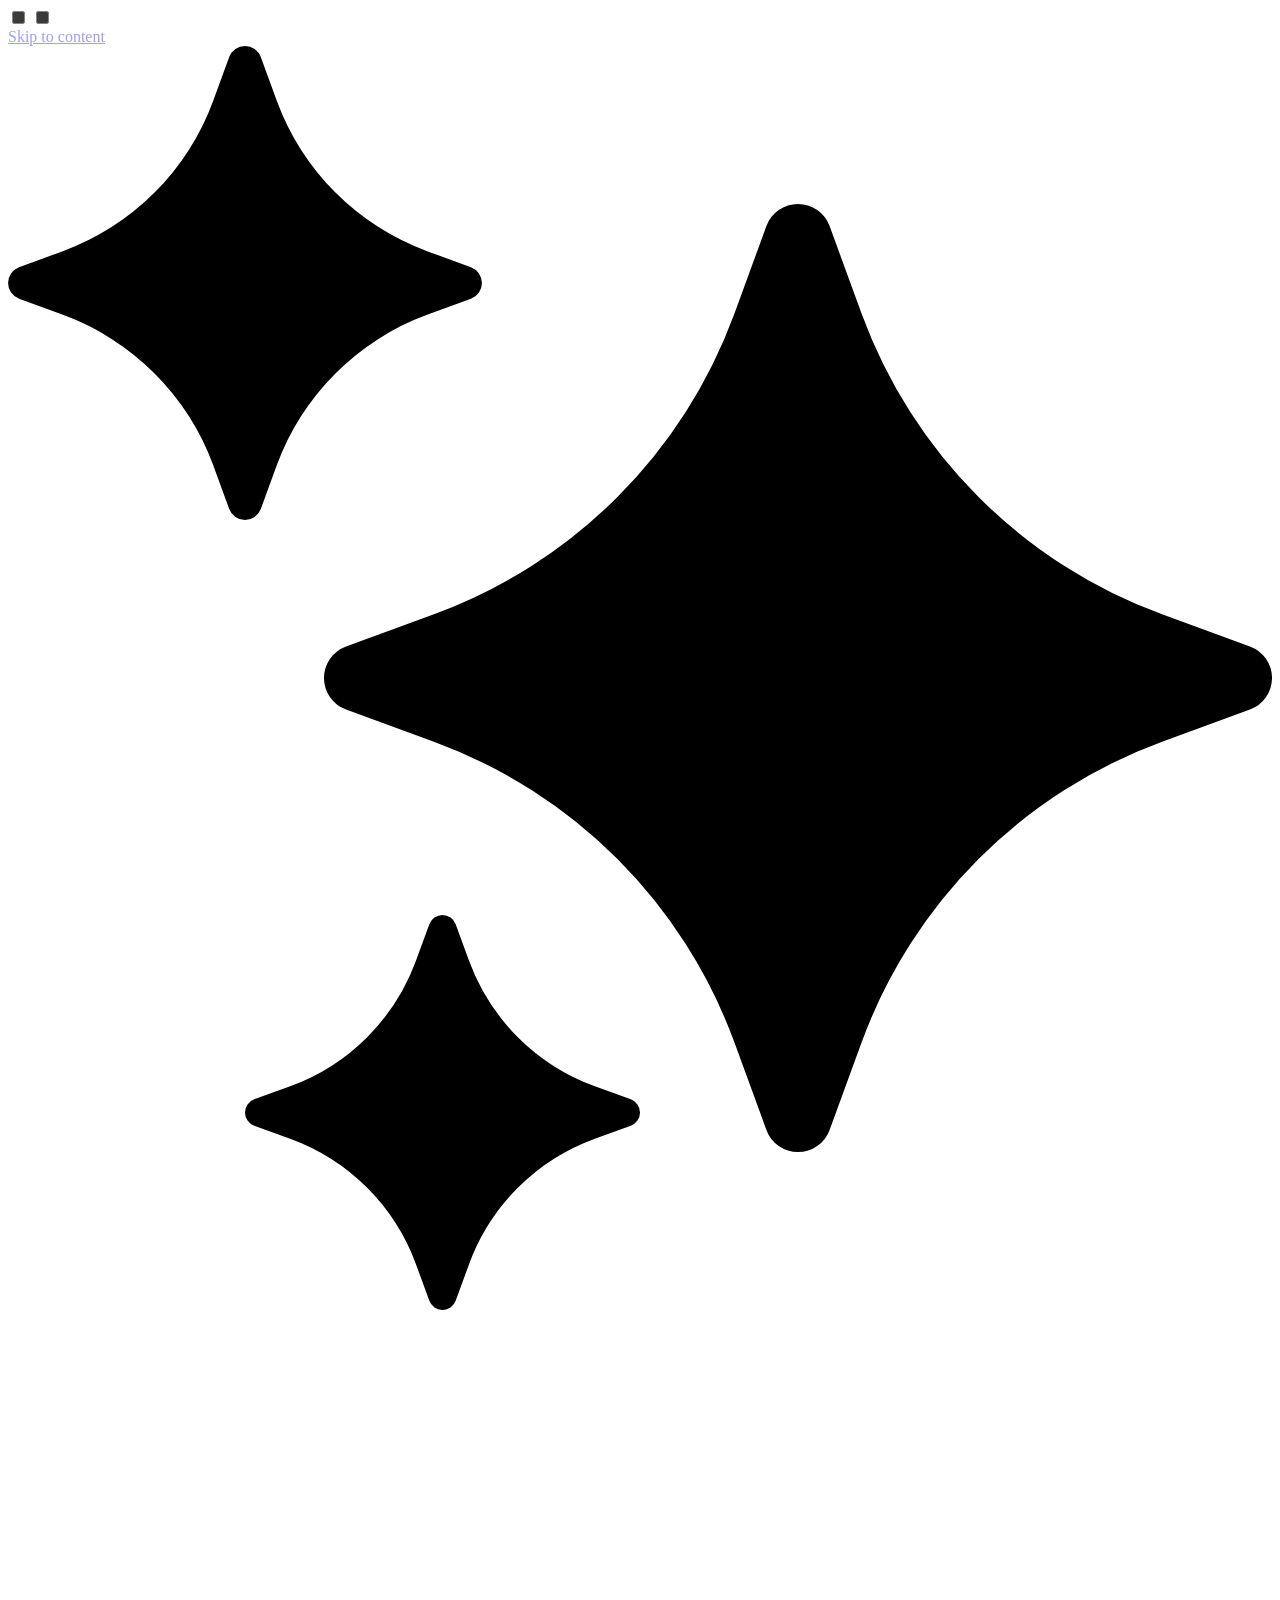
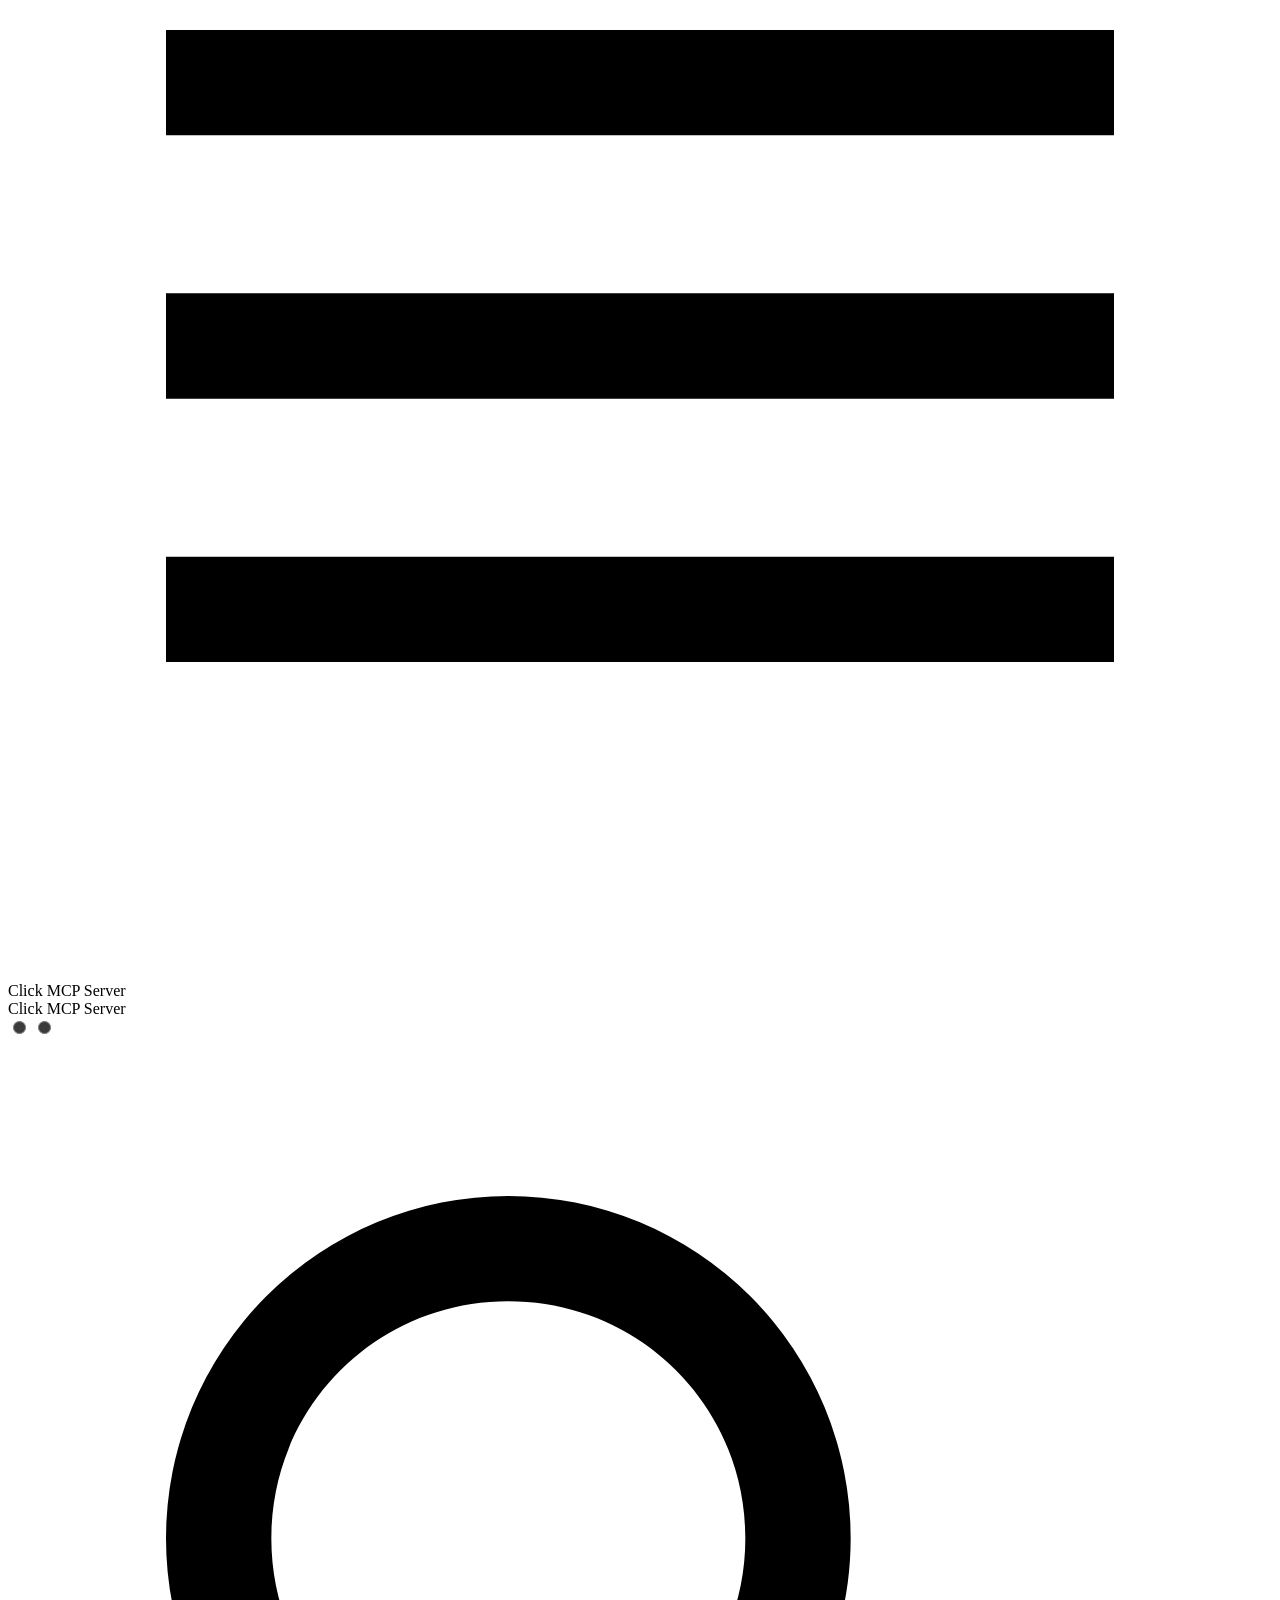
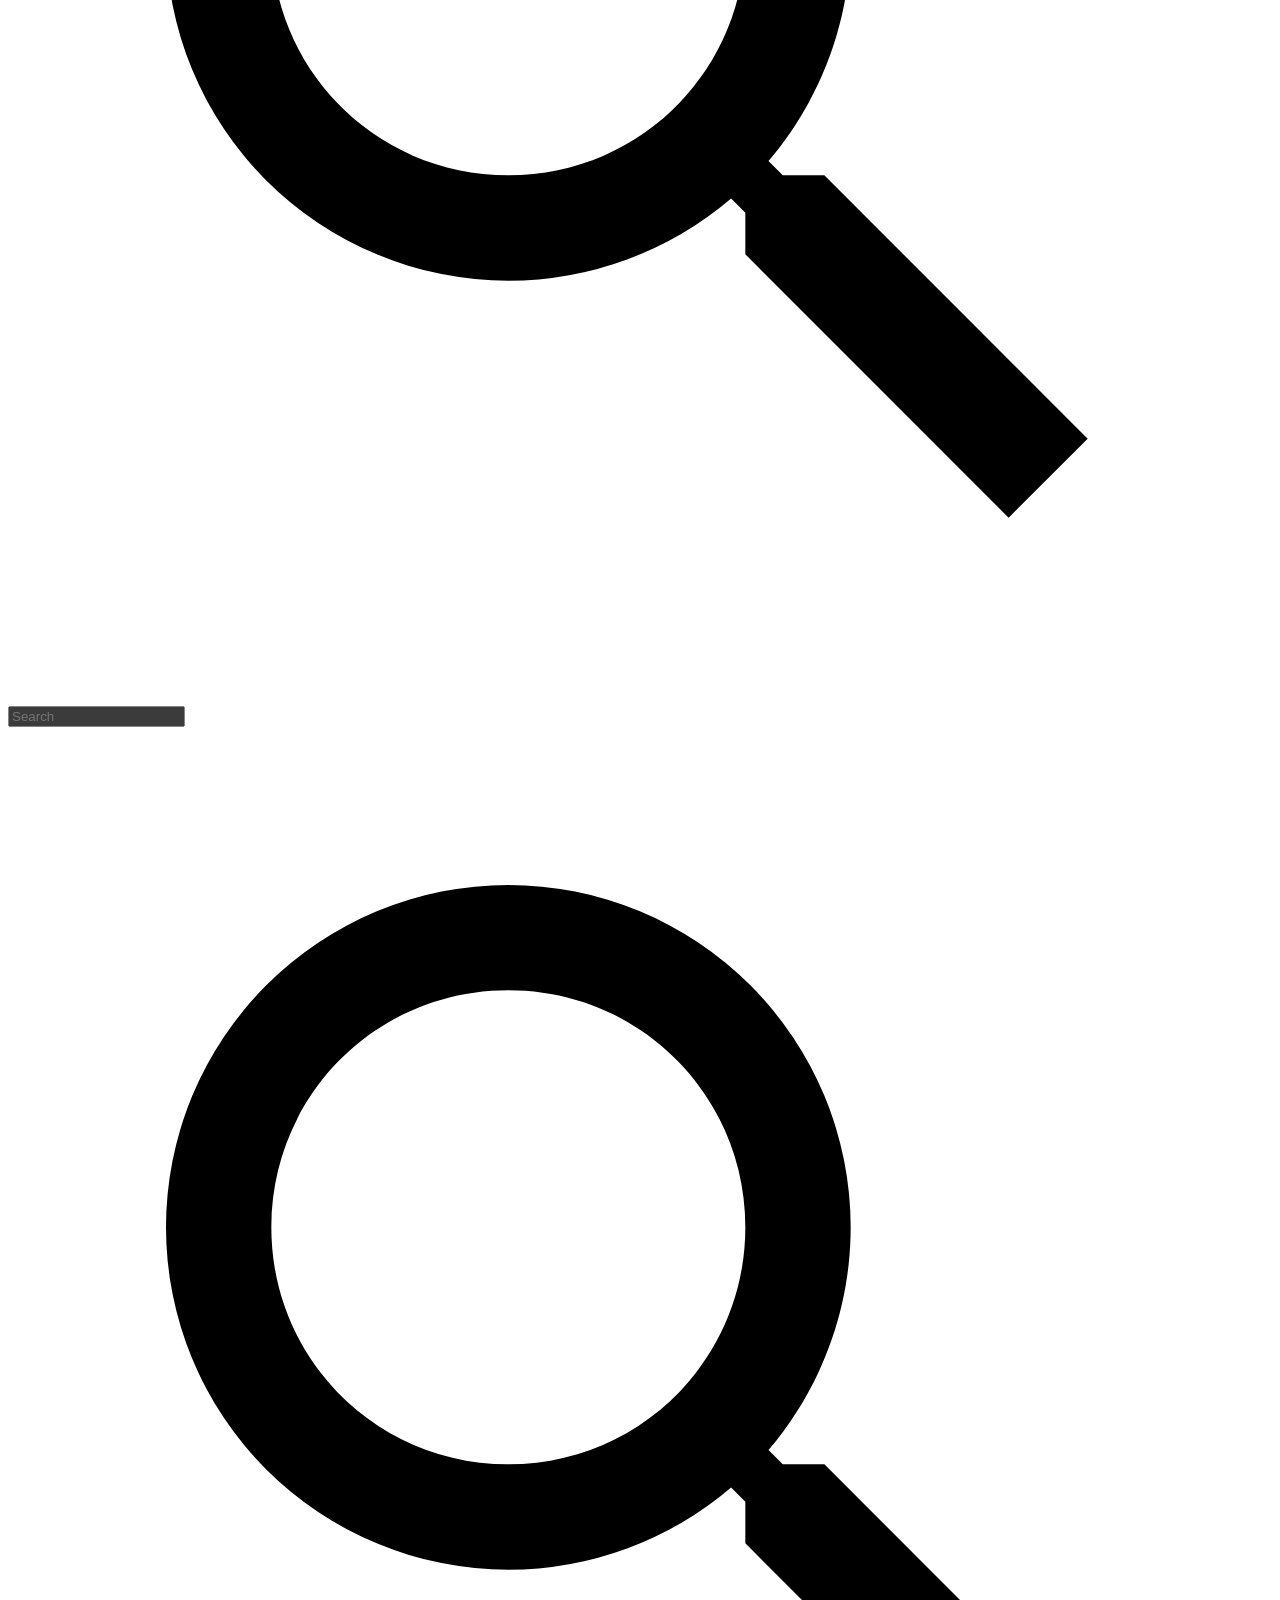
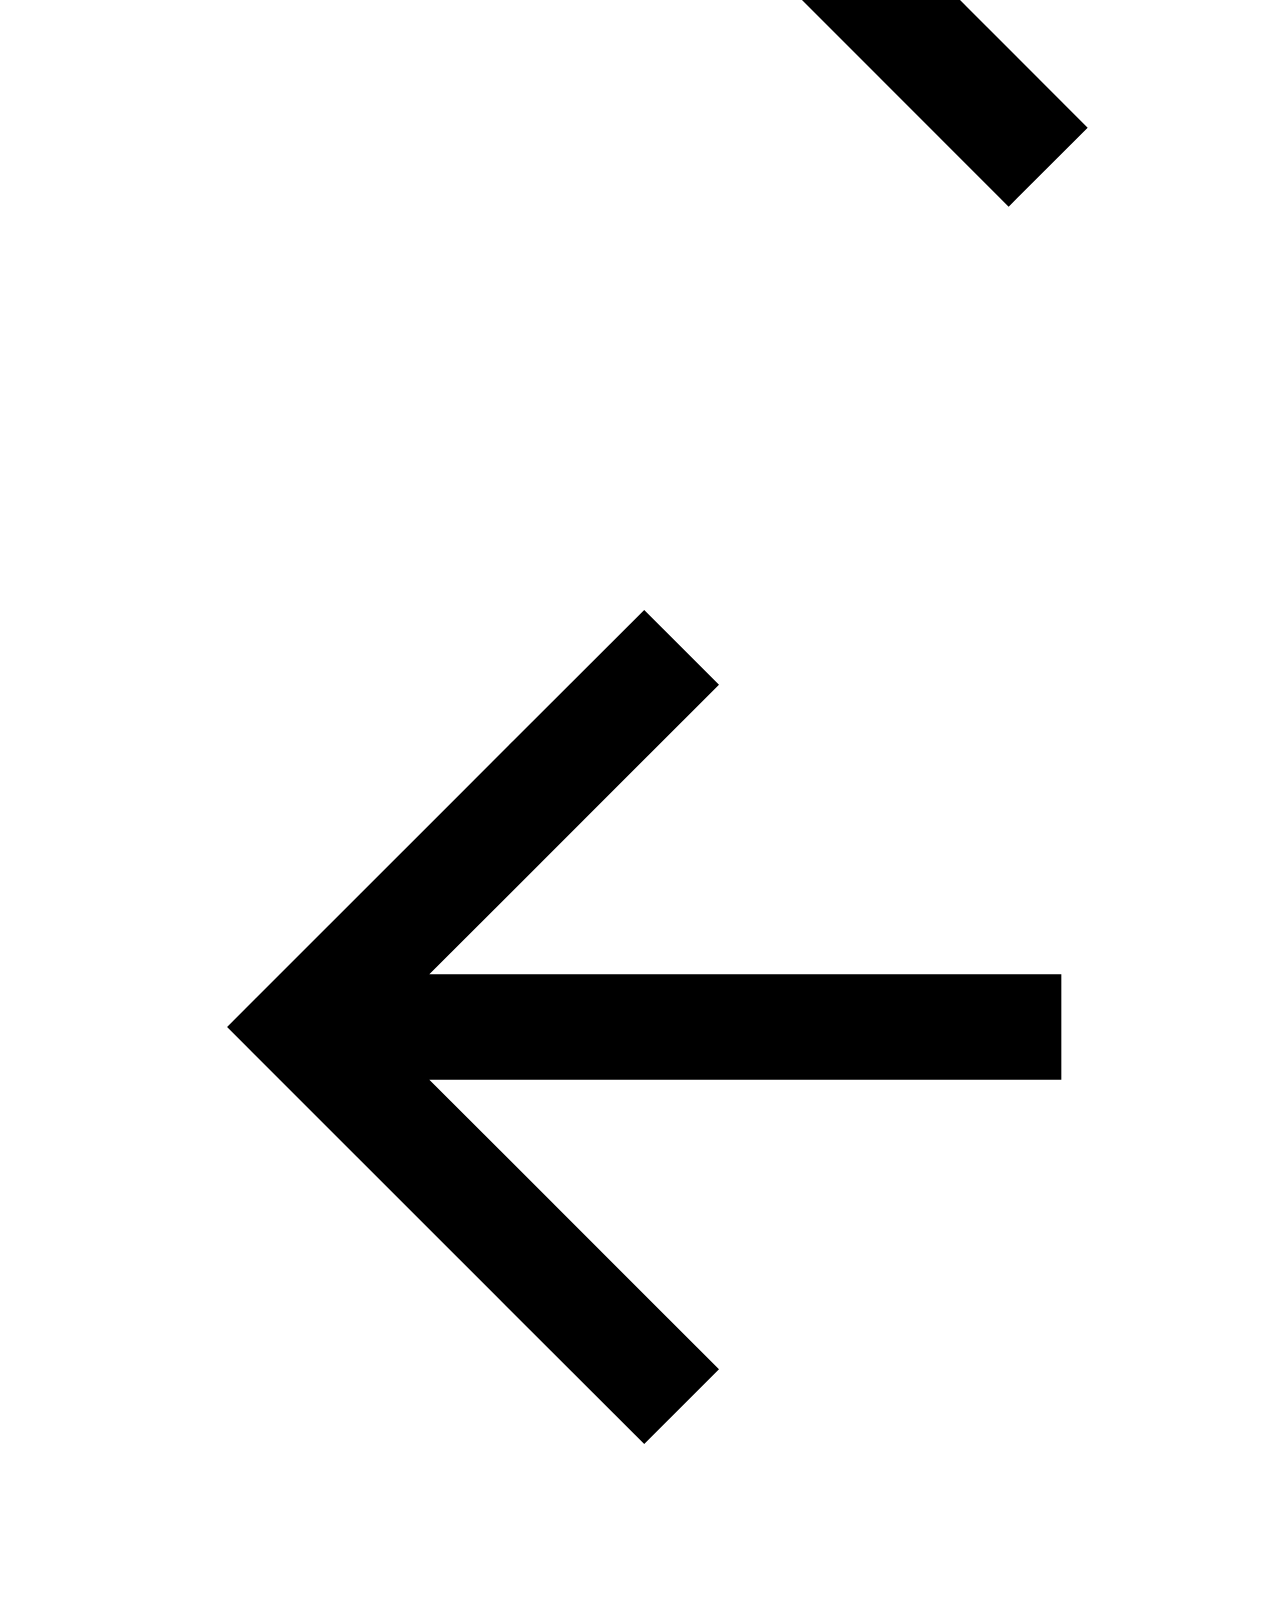
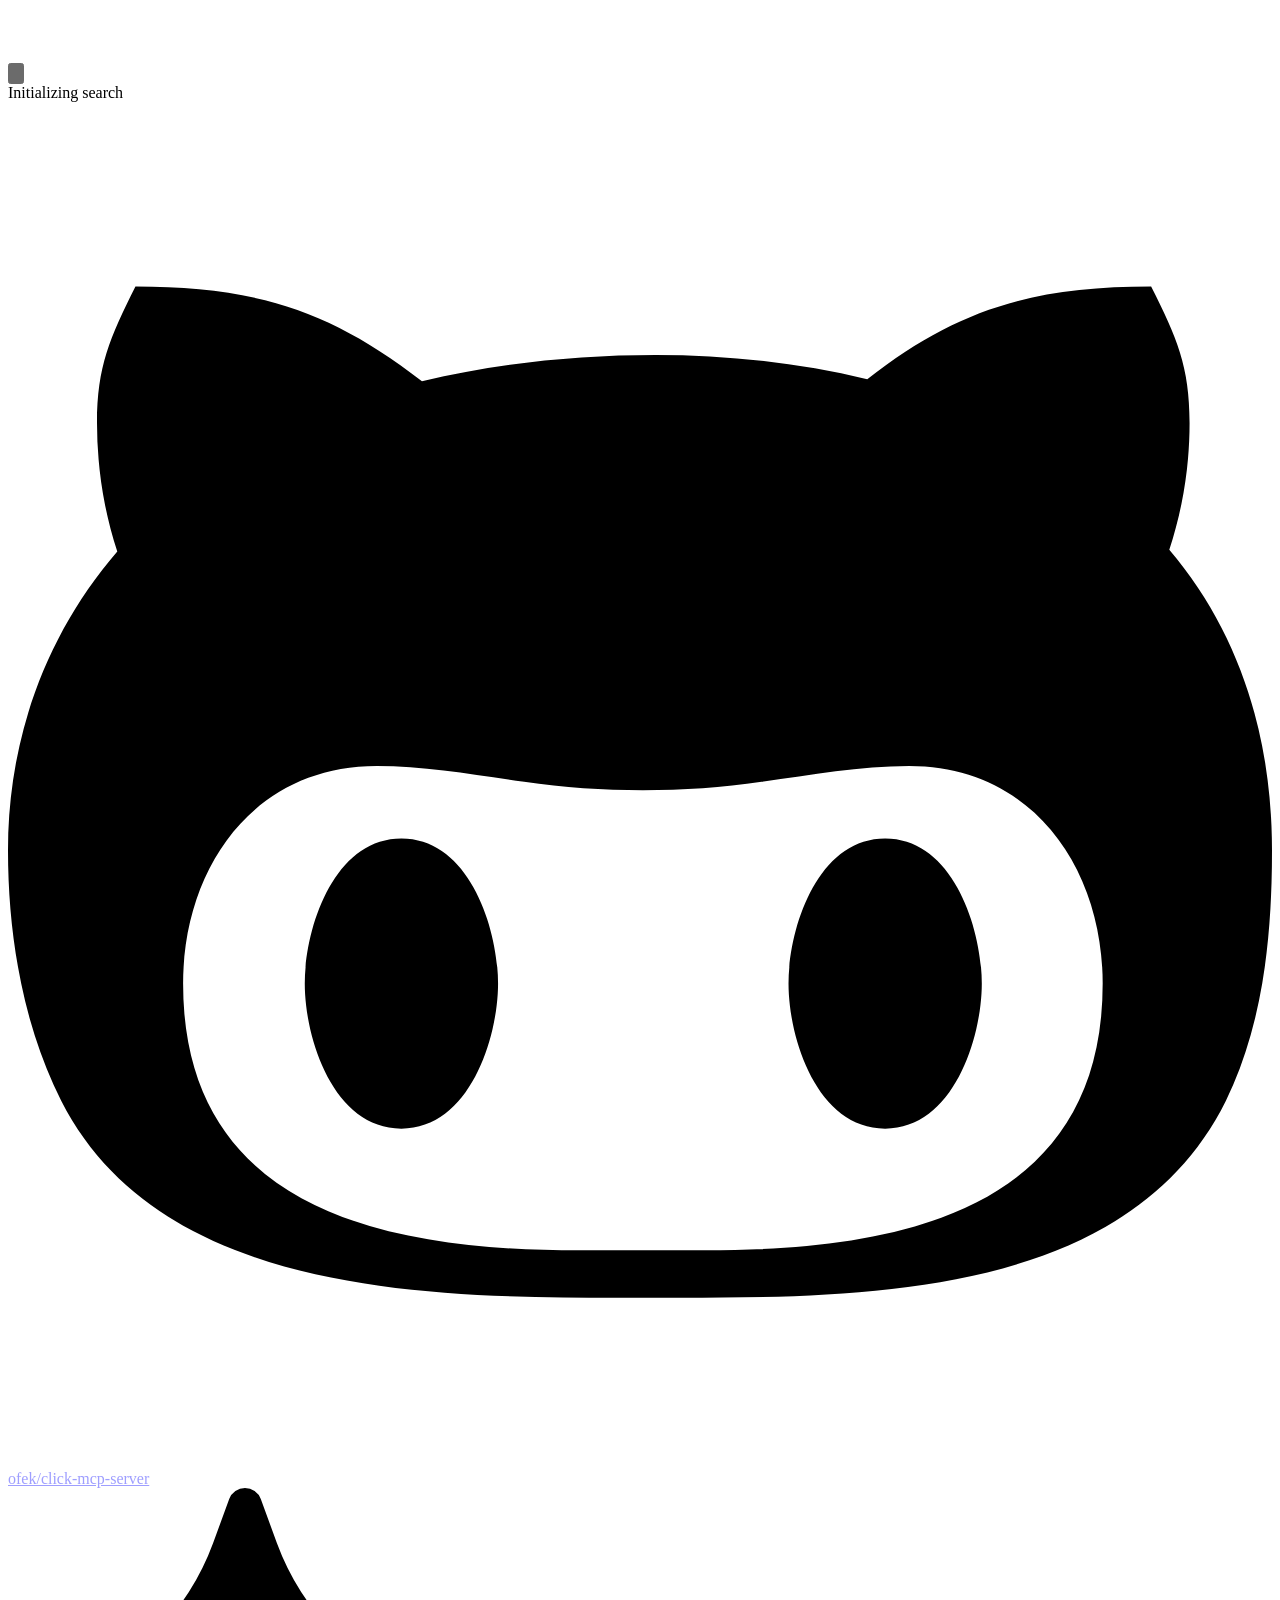
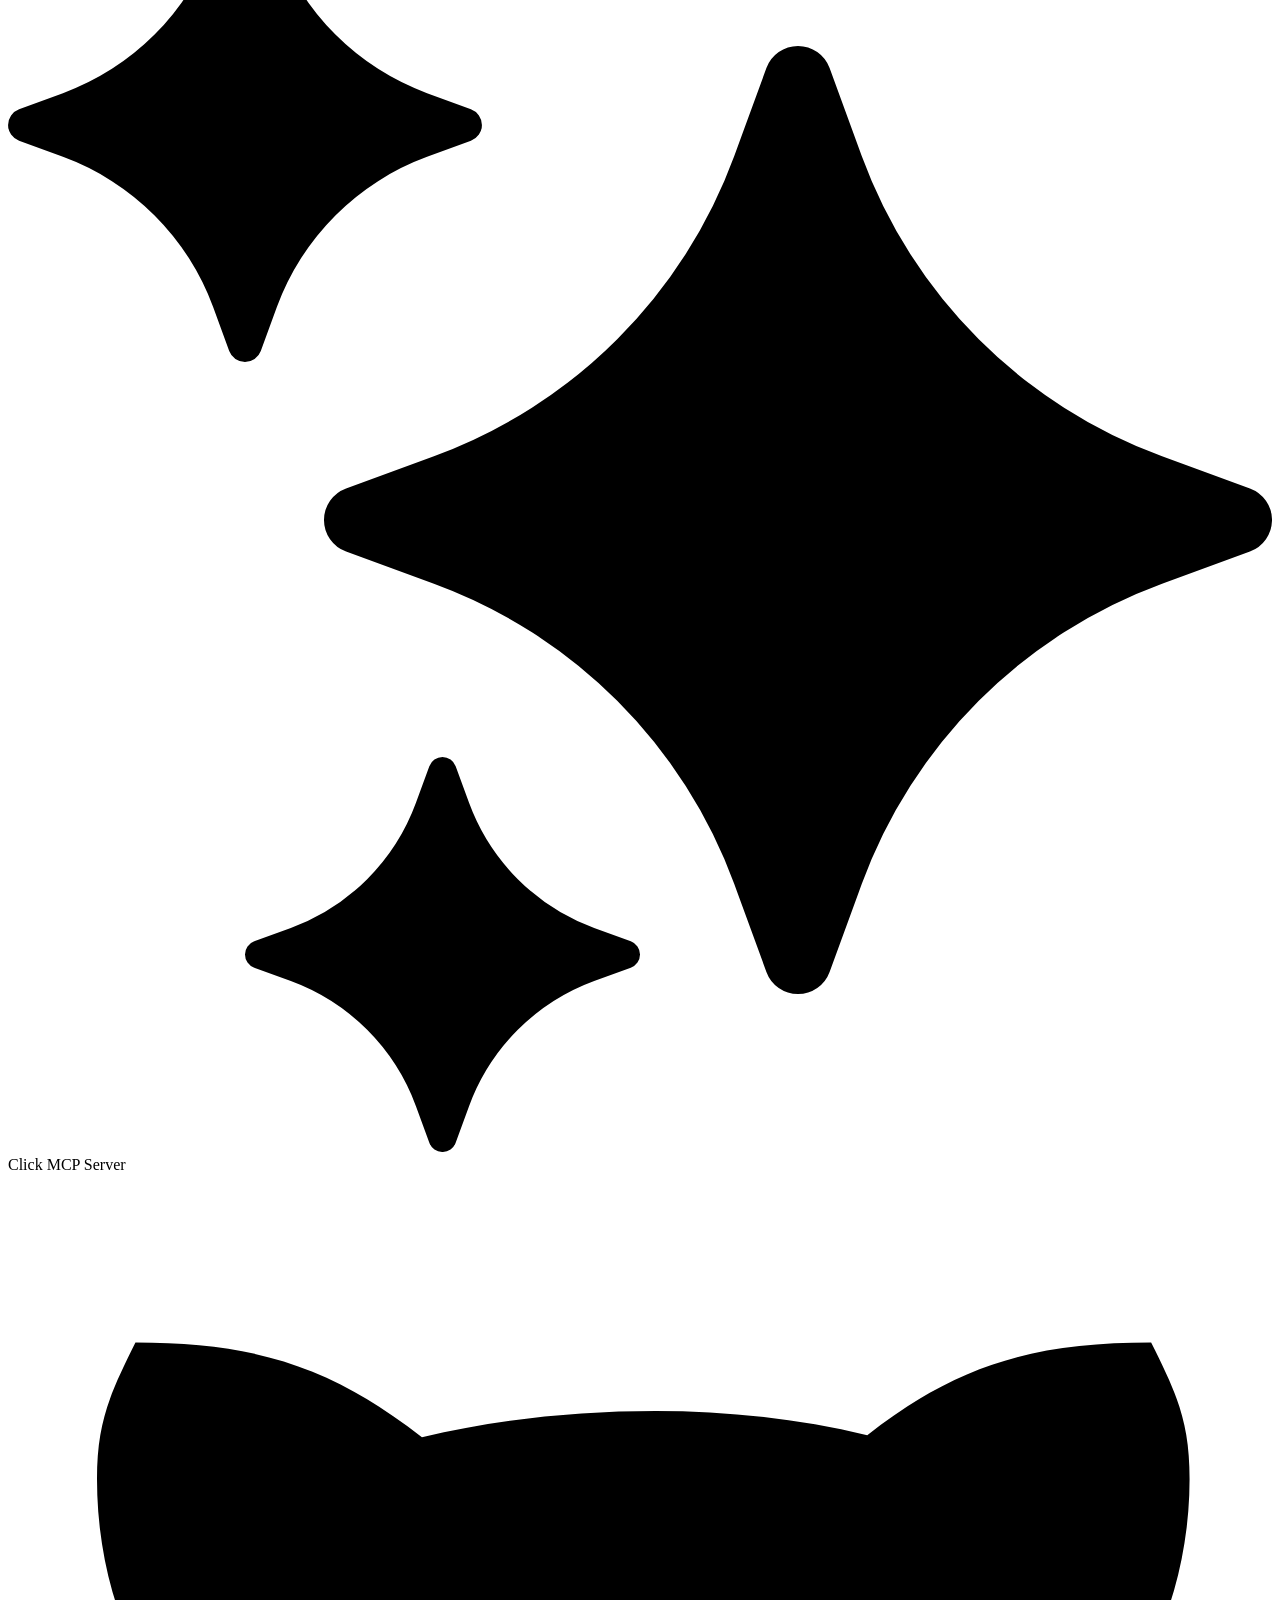
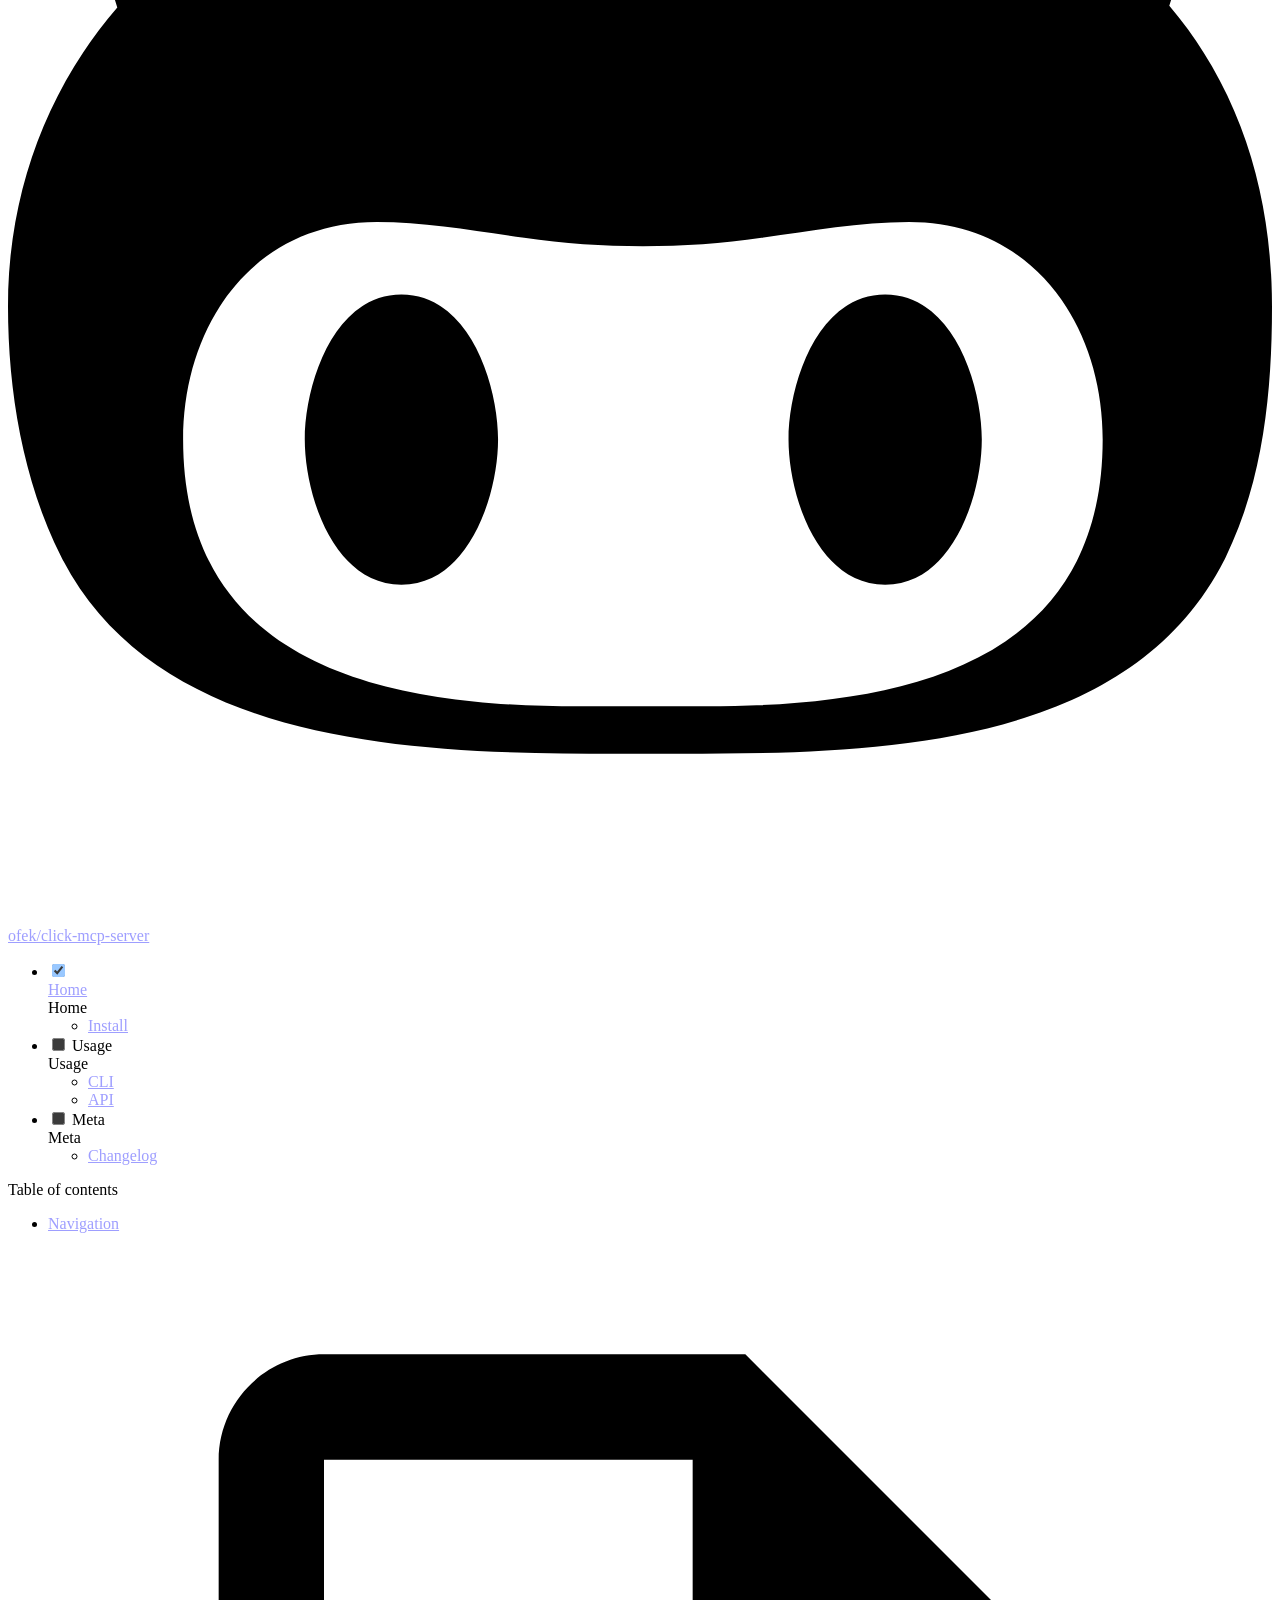
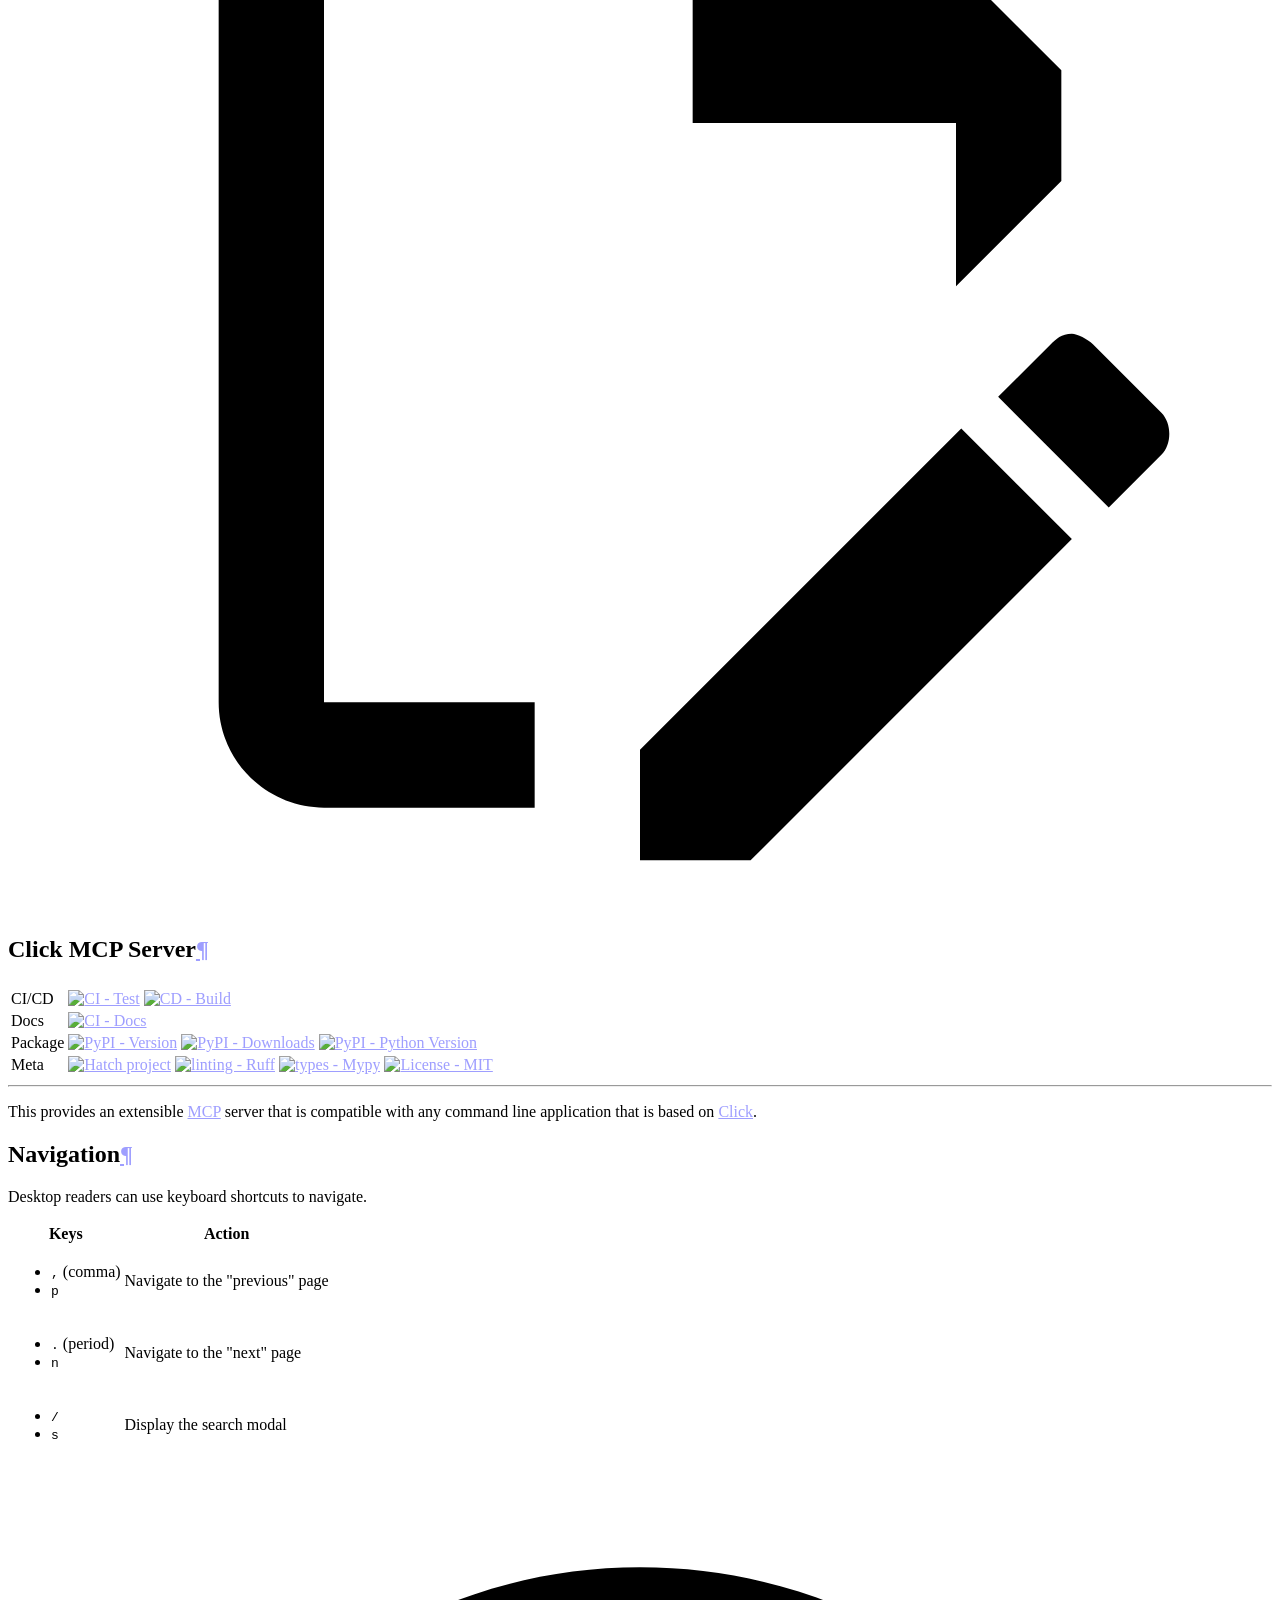
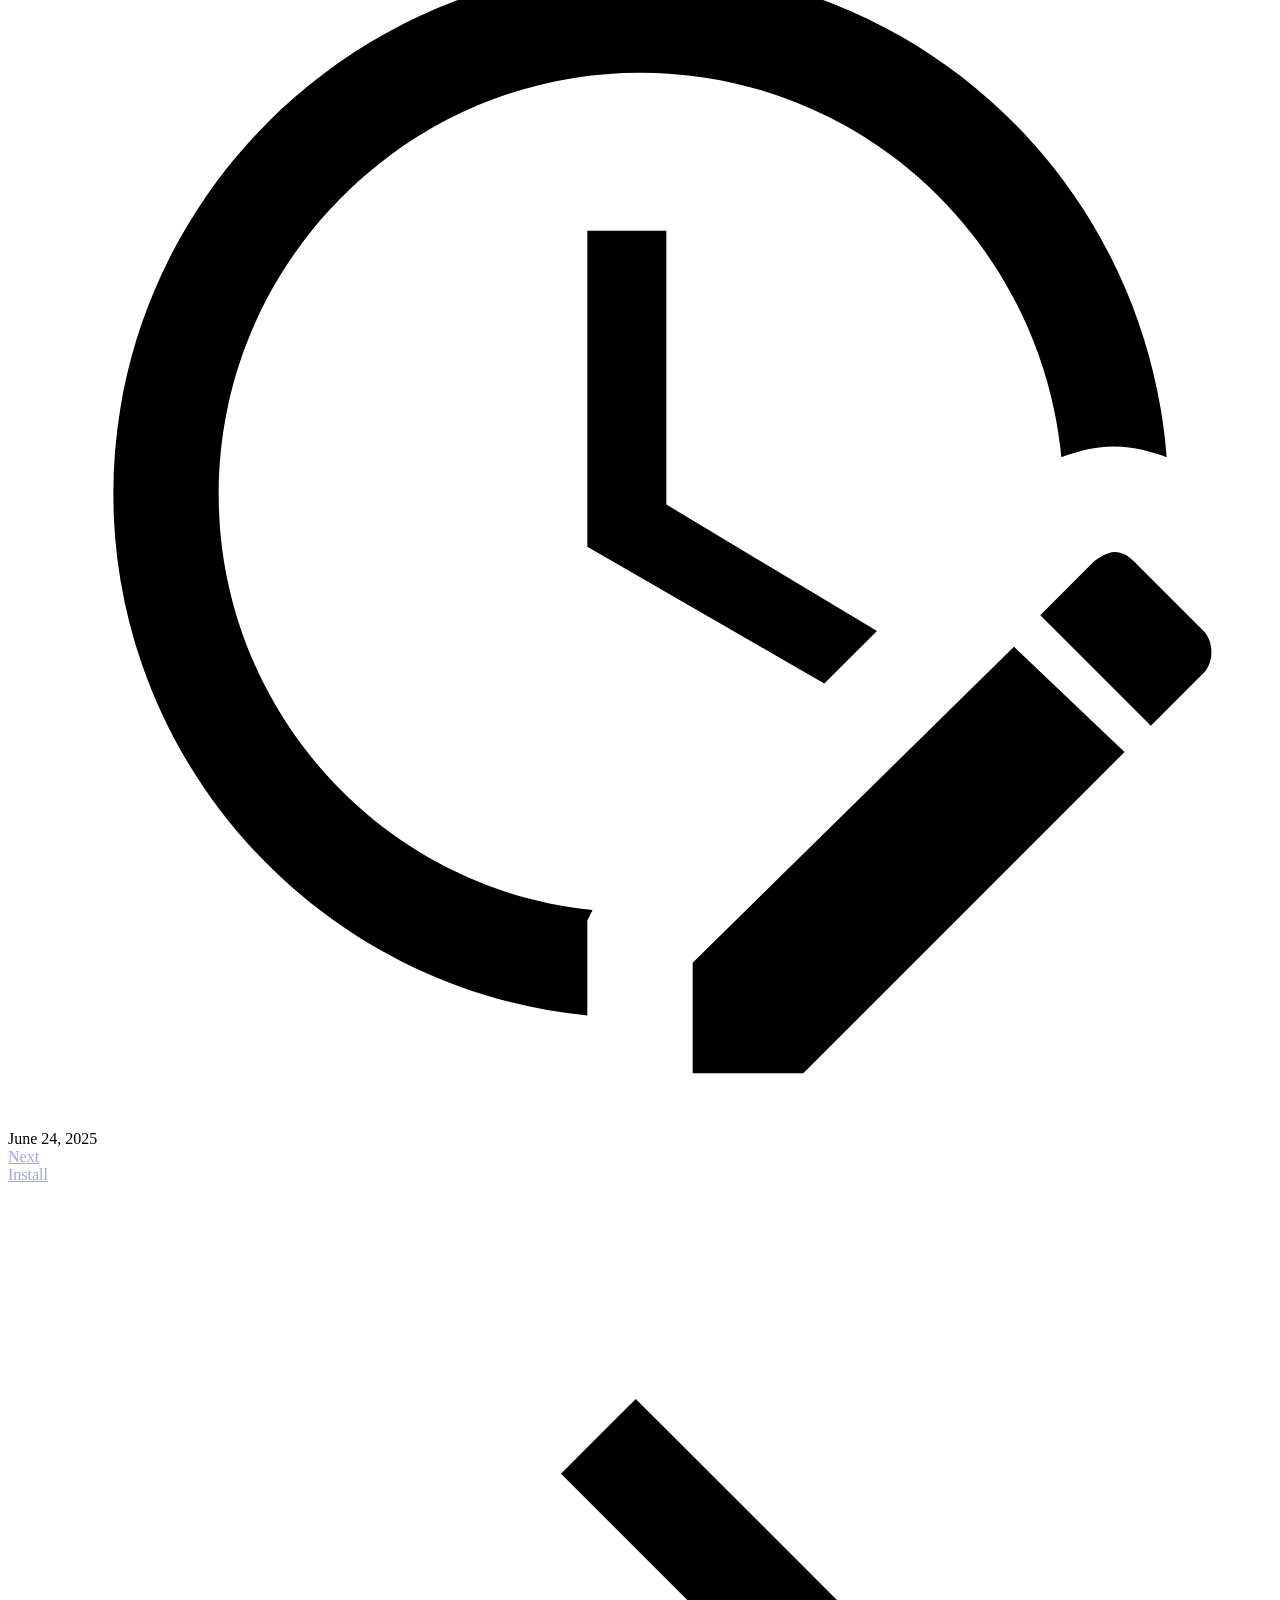
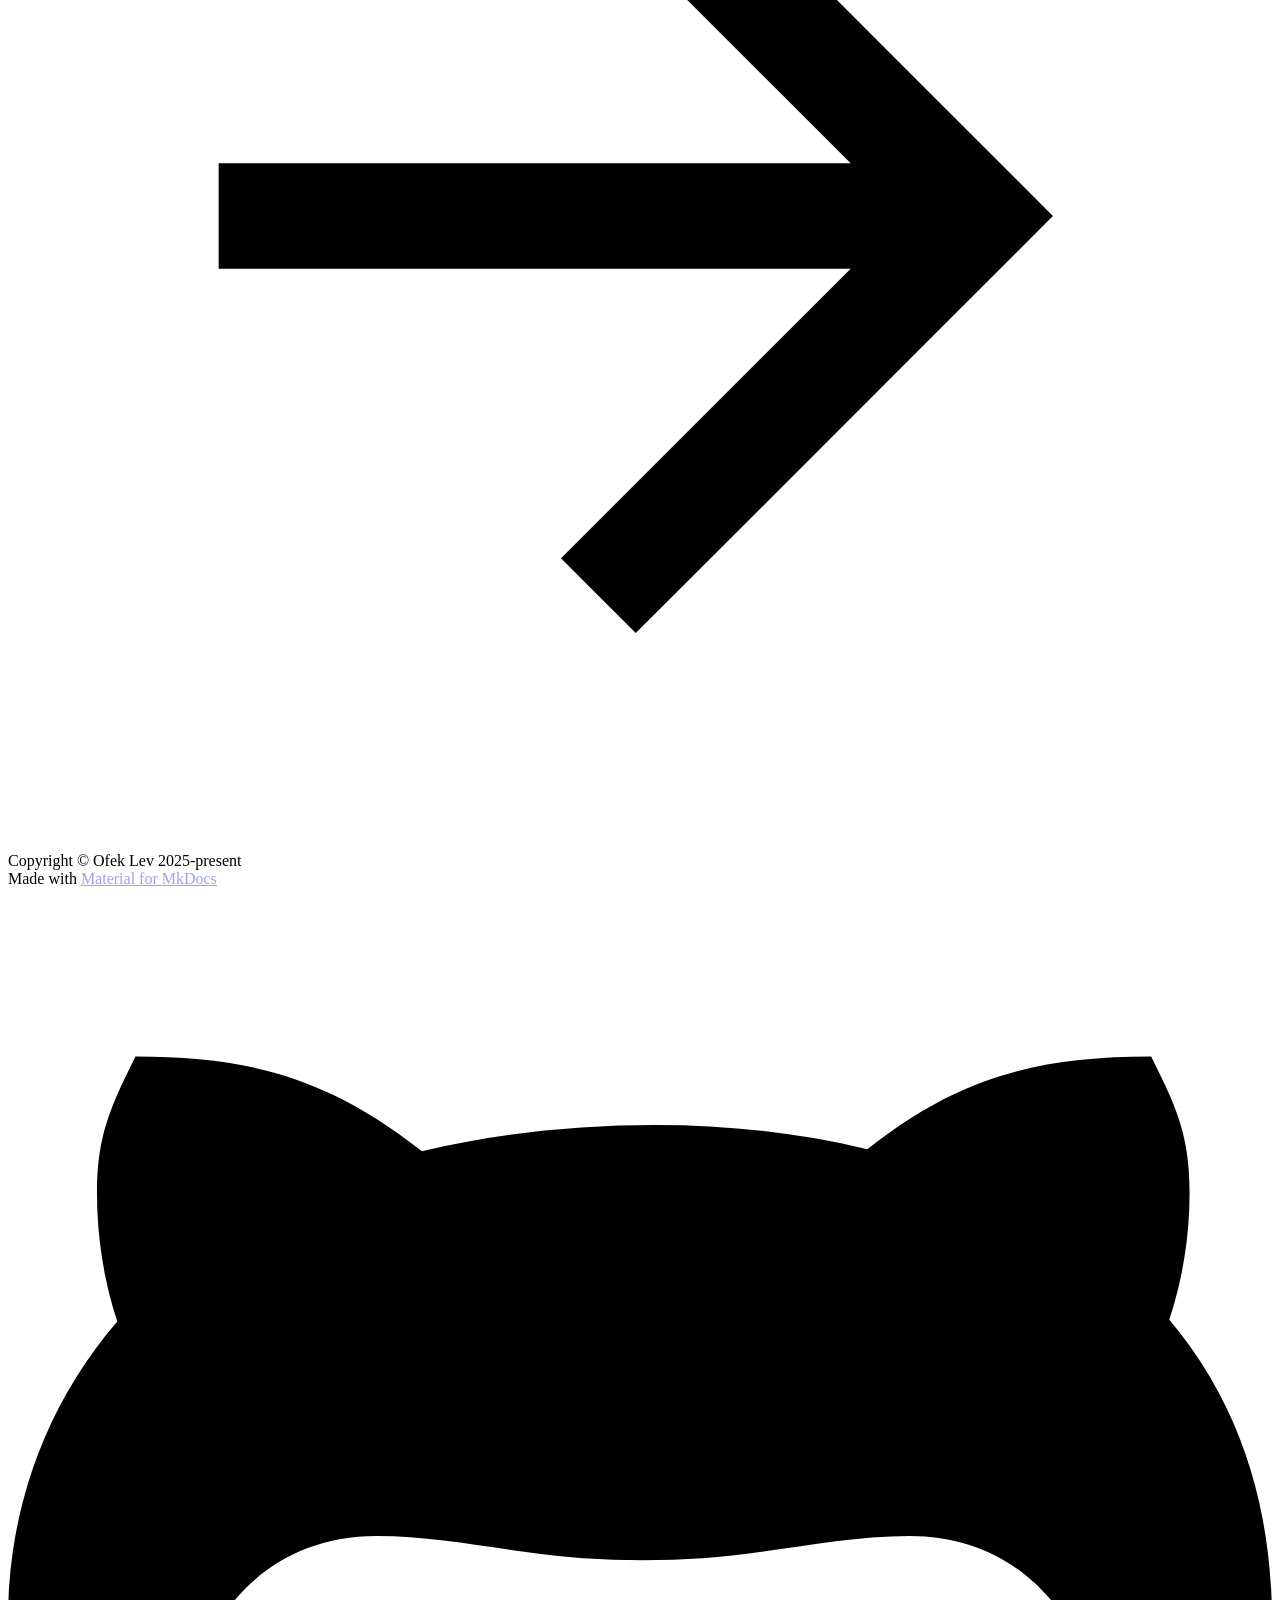
==== index.html @ 83ebde68 "Initial implementation (#1) cce2d308d97a63bcbe4aa1f3e92ab57abff1a8df" ====
<!doctype html><html lang=en class=no-js> <head><meta charset=utf-8><meta name=viewport content="width=device-width,initial-scale=1"><meta name=description content="MCP server for any Click command line tool"><meta name=author content="Ofek Lev"><link href=https://ofek.dev/click-mcp-server/ rel=canonical><link href=install/ rel=next><link rel=icon href=assets/images/favicon.ico><meta name=generator content="mkdocs-1.6.1, mkdocs-material-9.6.14"><title>Click MCP Server - Click MCP Server</title><link rel=stylesheet href=assets/stylesheets/main.342714a4.min.css><link rel=stylesheet href=assets/stylesheets/palette.06af60db.min.css><link rel=preconnect href=https://fonts.gstatic.com crossorigin><link rel=stylesheet href="https://fonts.googleapis.com/css?family=Roboto:300,300i,400,400i,700,700i%7CRoboto+Mono:400,400i,700,700i&display=fallback"><style>:root{--md-text-font:"Roboto";--md-code-font:"Roboto Mono"}</style><link rel=stylesheet href=assets/_mkdocstrings.css><link rel=stylesheet href=assets/css/custom.css><link rel=stylesheet href=https://cdn.jsdelivr.net/npm/firacode@6.2.0/distr/fira_code.css><script>__md_scope=new URL(".",location),__md_hash=e=>[...e].reduce(((e,_)=>(e<<5)-e+_.charCodeAt(0)),0),__md_get=(e,_=localStorage,t=__md_scope)=>JSON.parse(_.getItem(t.pathname+"."+e)),__md_set=(e,_,t=localStorage,a=__md_scope)=>{try{t.setItem(a.pathname+"."+e,JSON.stringify(_))}catch(e){}}</script><link href=assets/stylesheets/glightbox.min.css rel=stylesheet><style>
    html.glightbox-open { overflow: initial; height: 100%; }
    .gslide-title { margin-top: 0px; user-select: text; }
    .gslide-desc { color: #666; user-select: text; }
    .gslide-image img { background: white; }
    .gscrollbar-fixer { padding-right: 15px; }
    .gdesc-inner { font-size: 0.75rem; }
    body[data-md-color-scheme="slate"] .gdesc-inner { background: var(--md-default-bg-color);}
    body[data-md-color-scheme="slate"] .gslide-title { color: var(--md-default-fg-color);}
    body[data-md-color-scheme="slate"] .gslide-desc { color: var(--md-default-fg-color);}</style><script src=assets/javascripts/glightbox.min.js></script></head> <body dir=ltr data-md-color-scheme=slate data-md-color-primary=white data-md-color-accent=indigo> <input class=md-toggle data-md-toggle=drawer type=checkbox id=__drawer autocomplete=off> <input class=md-toggle data-md-toggle=search type=checkbox id=__search autocomplete=off> <label class=md-overlay for=__drawer></label> <div data-md-component=skip> <a href=#click-mcp-server class=md-skip> Skip to content </a> </div> <div data-md-component=announce> </div> <header class="md-header md-header--shadow" data-md-component=header> <nav class="md-header__inner md-grid" aria-label=Header> <a href=. title="Click MCP Server" class="md-header__button md-logo" aria-label="Click MCP Server" data-md-component=logo> <svg xmlns=http://www.w3.org/2000/svg viewbox="0 0 24 24"><path d="M14.4 3.419a.639.639 0 0 1 1.2 0l.61 1.668a9.59 9.59 0 0 0 5.703 5.703l1.668.61a.639.639 0 0 1 0 1.2l-1.668.61a9.59 9.59 0 0 0-5.703 5.703l-.61 1.668a.639.639 0 0 1-1.2 0l-.61-1.668a9.59 9.59 0 0 0-5.703-5.703l-1.668-.61a.639.639 0 0 1 0-1.2l1.668-.61a9.59 9.59 0 0 0 5.703-5.703zM8 16.675a.266.266 0 0 1 .5 0l.254.694a4 4 0 0 0 2.376 2.377l.695.254a.266.266 0 0 1 0 .5l-.695.254a4 4 0 0 0-2.376 2.377l-.254.694a.266.266 0 0 1-.5 0l-.254-.694a4 4 0 0 0-2.376-2.377l-.695-.254a.266.266 0 0 1 0-.5l.695-.254a4 4 0 0 0 2.376-2.377zM4.2.21a.32.32 0 0 1 .6 0l.305.833a4.8 4.8 0 0 0 2.852 2.852l.833.305a.32.32 0 0 1 0 .6l-.833.305a4.8 4.8 0 0 0-2.852 2.852L4.8 8.79a.32.32 0 0 1-.6 0l-.305-.833a4.8 4.8 0 0 0-2.852-2.852L.21 4.8a.32.32 0 0 1 0-.6l.833-.305a4.8 4.8 0 0 0 2.852-2.852z"/></svg> </a> <label class="md-header__button md-icon" for=__drawer> <svg xmlns=http://www.w3.org/2000/svg viewbox="0 0 24 24"><path d="M3 6h18v2H3zm0 5h18v2H3zm0 5h18v2H3z"/></svg> </label> <div class=md-header__title data-md-component=header-title> <div class=md-header__ellipsis> <div class=md-header__topic> <span class=md-ellipsis> Click MCP Server </span> </div> <div class=md-header__topic data-md-component=header-topic> <span class=md-ellipsis> Click MCP Server </span> </div> </div> </div> <form class=md-header__option data-md-component=palette> <input class=md-option data-md-color-media="(prefers-color-scheme: dark)" data-md-color-scheme=slate data-md-color-primary=white data-md-color-accent=indigo aria-label="Switch to light mode" type=radio name=__palette id=__palette_0> <label class="md-header__button md-icon" title="Switch to light mode" for=__palette_1 hidden> <svg xmlns=http://www.w3.org/2000/svg viewbox="0 0 24 24"><path d="M12 2a7 7 0 0 0-7 7c0 2.38 1.19 4.47 3 5.74V17a1 1 0 0 0 1 1h6a1 1 0 0 0 1-1v-2.26c1.81-1.27 3-3.36 3-5.74a7 7 0 0 0-7-7M9 21a1 1 0 0 0 1 1h4a1 1 0 0 0 1-1v-1H9z"/></svg> </label> <input class=md-option data-md-color-media="(prefers-color-scheme: light)" data-md-color-scheme=default data-md-color-primary=black data-md-color-accent=indigo aria-label="Switch to dark mode" type=radio name=__palette id=__palette_1> <label class="md-header__button md-icon" title="Switch to dark mode" for=__palette_0 hidden> <svg xmlns=http://www.w3.org/2000/svg viewbox="0 0 24 24"><path d="M12 2a7 7 0 0 1 7 7c0 2.38-1.19 4.47-3 5.74V17a1 1 0 0 1-1 1H9a1 1 0 0 1-1-1v-2.26C6.19 13.47 5 11.38 5 9a7 7 0 0 1 7-7M9 21v-1h6v1a1 1 0 0 1-1 1h-4a1 1 0 0 1-1-1m3-17a5 5 0 0 0-5 5c0 2.05 1.23 3.81 3 4.58V16h4v-2.42c1.77-.77 3-2.53 3-4.58a5 5 0 0 0-5-5"/></svg> </label> </form> <script>var palette=__md_get("__palette");if(palette&&palette.color){if("(prefers-color-scheme)"===palette.color.media){var media=matchMedia("(prefers-color-scheme: light)"),input=document.querySelector(media.matches?"[data-md-color-media='(prefers-color-scheme: light)']":"[data-md-color-media='(prefers-color-scheme: dark)']");palette.color.media=input.getAttribute("data-md-color-media"),palette.color.scheme=input.getAttribute("data-md-color-scheme"),palette.color.primary=input.getAttribute("data-md-color-primary"),palette.color.accent=input.getAttribute("data-md-color-accent")}for(var[key,value]of Object.entries(palette.color))document.body.setAttribute("data-md-color-"+key,value)}</script> <label class="md-header__button md-icon" for=__search> <svg xmlns=http://www.w3.org/2000/svg viewbox="0 0 24 24"><path d="M9.5 3A6.5 6.5 0 0 1 16 9.5c0 1.61-.59 3.09-1.56 4.23l.27.27h.79l5 5-1.5 1.5-5-5v-.79l-.27-.27A6.52 6.52 0 0 1 9.5 16 6.5 6.5 0 0 1 3 9.5 6.5 6.5 0 0 1 9.5 3m0 2C7 5 5 7 5 9.5S7 14 9.5 14 14 12 14 9.5 12 5 9.5 5"/></svg> </label> <div class=md-search data-md-component=search role=dialog> <label class=md-search__overlay for=__search></label> <div class=md-search__inner role=search> <form class=md-search__form name=search> <input type=text class=md-search__input name=query aria-label=Search placeholder=Search autocapitalize=off autocorrect=off autocomplete=off spellcheck=false data-md-component=search-query required> <label class="md-search__icon md-icon" for=__search> <svg xmlns=http://www.w3.org/2000/svg viewbox="0 0 24 24"><path d="M9.5 3A6.5 6.5 0 0 1 16 9.5c0 1.61-.59 3.09-1.56 4.23l.27.27h.79l5 5-1.5 1.5-5-5v-.79l-.27-.27A6.52 6.52 0 0 1 9.5 16 6.5 6.5 0 0 1 3 9.5 6.5 6.5 0 0 1 9.5 3m0 2C7 5 5 7 5 9.5S7 14 9.5 14 14 12 14 9.5 12 5 9.5 5"/></svg> <svg xmlns=http://www.w3.org/2000/svg viewbox="0 0 24 24"><path d="M20 11v2H8l5.5 5.5-1.42 1.42L4.16 12l7.92-7.92L13.5 5.5 8 11z"/></svg> </label> <nav class=md-search__options aria-label=Search> <button type=reset class="md-search__icon md-icon" title=Clear aria-label=Clear tabindex=-1> <svg xmlns=http://www.w3.org/2000/svg viewbox="0 0 24 24"><path d="M19 6.41 17.59 5 12 10.59 6.41 5 5 6.41 10.59 12 5 17.59 6.41 19 12 13.41 17.59 19 19 17.59 13.41 12z"/></svg> </button> </nav> </form> <div class=md-search__output> <div class=md-search__scrollwrap tabindex=0 data-md-scrollfix> <div class=md-search-result data-md-component=search-result> <div class=md-search-result__meta> Initializing search </div> <ol class=md-search-result__list role=presentation></ol> </div> </div> </div> </div> </div> <div class=md-header__source> <a href=https://github.com/ofek/click-mcp-server title="Go to repository" class=md-source data-md-component=source> <div class="md-source__icon md-icon"> <svg xmlns=http://www.w3.org/2000/svg viewbox="0 0 480 512"><!-- Font Awesome Free 6.7.2 by @fontawesome - https://fontawesome.com License - https://fontawesome.com/license/free (Icons: CC BY 4.0, Fonts: SIL OFL 1.1, Code: MIT License) Copyright 2024 Fonticons, Inc.--><path d="M186.1 328.7c0 20.9-10.9 55.1-36.7 55.1s-36.7-34.2-36.7-55.1 10.9-55.1 36.7-55.1 36.7 34.2 36.7 55.1M480 278.2c0 31.9-3.2 65.7-17.5 95-37.9 76.6-142.1 74.8-216.7 74.8-75.8 0-186.2 2.7-225.6-74.8-14.6-29-20.2-63.1-20.2-95 0-41.9 13.9-81.5 41.5-113.6-5.2-15.8-7.7-32.4-7.7-48.8 0-21.5 4.9-32.3 14.6-51.8 45.3 0 74.3 9 108.8 36 29-6.9 58.8-10 88.7-10 27 0 54.2 2.9 80.4 9.2 34-26.7 63-35.2 107.8-35.2 9.8 19.5 14.6 30.3 14.6 51.8 0 16.4-2.6 32.7-7.7 48.2 27.5 32.4 39 72.3 39 114.2m-64.3 50.5c0-43.9-26.7-82.6-73.5-82.6-18.9 0-37 3.4-56 6-14.9 2.3-29.8 3.2-45.1 3.2-15.2 0-30.1-.9-45.1-3.2-18.7-2.6-37-6-56-6-46.8 0-73.5 38.7-73.5 82.6 0 87.8 80.4 101.3 150.4 101.3h48.2c70.3 0 150.6-13.4 150.6-101.3m-82.6-55.1c-25.8 0-36.7 34.2-36.7 55.1s10.9 55.1 36.7 55.1 36.7-34.2 36.7-55.1-10.9-55.1-36.7-55.1"/></svg> </div> <div class=md-source__repository> ofek/click-mcp-server </div> </a> </div> </nav> </header> <div class=md-container data-md-component=container> <main class=md-main data-md-component=main> <div class="md-main__inner md-grid"> <div class="md-sidebar md-sidebar--primary" data-md-component=sidebar data-md-type=navigation> <div class=md-sidebar__scrollwrap> <div class=md-sidebar__inner> <nav class="md-nav md-nav--primary" aria-label=Navigation data-md-level=0> <label class=md-nav__title for=__drawer> <a href=. title="Click MCP Server" class="md-nav__button md-logo" aria-label="Click MCP Server" data-md-component=logo> <svg xmlns=http://www.w3.org/2000/svg viewbox="0 0 24 24"><path d="M14.4 3.419a.639.639 0 0 1 1.2 0l.61 1.668a9.59 9.59 0 0 0 5.703 5.703l1.668.61a.639.639 0 0 1 0 1.2l-1.668.61a9.59 9.59 0 0 0-5.703 5.703l-.61 1.668a.639.639 0 0 1-1.2 0l-.61-1.668a9.59 9.59 0 0 0-5.703-5.703l-1.668-.61a.639.639 0 0 1 0-1.2l1.668-.61a9.59 9.59 0 0 0 5.703-5.703zM8 16.675a.266.266 0 0 1 .5 0l.254.694a4 4 0 0 0 2.376 2.377l.695.254a.266.266 0 0 1 0 .5l-.695.254a4 4 0 0 0-2.376 2.377l-.254.694a.266.266 0 0 1-.5 0l-.254-.694a4 4 0 0 0-2.376-2.377l-.695-.254a.266.266 0 0 1 0-.5l.695-.254a4 4 0 0 0 2.376-2.377zM4.2.21a.32.32 0 0 1 .6 0l.305.833a4.8 4.8 0 0 0 2.852 2.852l.833.305a.32.32 0 0 1 0 .6l-.833.305a4.8 4.8 0 0 0-2.852 2.852L4.8 8.79a.32.32 0 0 1-.6 0l-.305-.833a4.8 4.8 0 0 0-2.852-2.852L.21 4.8a.32.32 0 0 1 0-.6l.833-.305a4.8 4.8 0 0 0 2.852-2.852z"/></svg> </a> Click MCP Server </label> <div class=md-nav__source> <a href=https://github.com/ofek/click-mcp-server title="Go to repository" class=md-source data-md-component=source> <div class="md-source__icon md-icon"> <svg xmlns=http://www.w3.org/2000/svg viewbox="0 0 480 512"><!-- Font Awesome Free 6.7.2 by @fontawesome - https://fontawesome.com License - https://fontawesome.com/license/free (Icons: CC BY 4.0, Fonts: SIL OFL 1.1, Code: MIT License) Copyright 2024 Fonticons, Inc.--><path d="M186.1 328.7c0 20.9-10.9 55.1-36.7 55.1s-36.7-34.2-36.7-55.1 10.9-55.1 36.7-55.1 36.7 34.2 36.7 55.1M480 278.2c0 31.9-3.2 65.7-17.5 95-37.9 76.6-142.1 74.8-216.7 74.8-75.8 0-186.2 2.7-225.6-74.8-14.6-29-20.2-63.1-20.2-95 0-41.9 13.9-81.5 41.5-113.6-5.2-15.8-7.7-32.4-7.7-48.8 0-21.5 4.9-32.3 14.6-51.8 45.3 0 74.3 9 108.8 36 29-6.9 58.8-10 88.7-10 27 0 54.2 2.9 80.4 9.2 34-26.7 63-35.2 107.8-35.2 9.8 19.5 14.6 30.3 14.6 51.8 0 16.4-2.6 32.7-7.7 48.2 27.5 32.4 39 72.3 39 114.2m-64.3 50.5c0-43.9-26.7-82.6-73.5-82.6-18.9 0-37 3.4-56 6-14.9 2.3-29.8 3.2-45.1 3.2-15.2 0-30.1-.9-45.1-3.2-18.7-2.6-37-6-56-6-46.8 0-73.5 38.7-73.5 82.6 0 87.8 80.4 101.3 150.4 101.3h48.2c70.3 0 150.6-13.4 150.6-101.3m-82.6-55.1c-25.8 0-36.7 34.2-36.7 55.1s10.9 55.1 36.7 55.1 36.7-34.2 36.7-55.1-10.9-55.1-36.7-55.1"/></svg> </div> <div class=md-source__repository> ofek/click-mcp-server </div> </a> </div> <ul class=md-nav__list data-md-scrollfix> <li class="md-nav__item md-nav__item--active md-nav__item--section md-nav__item--nested"> <input class="md-nav__toggle md-toggle " type=checkbox id=__nav_1 checked> <div class="md-nav__link md-nav__container"> <a href=. class="md-nav__link md-nav__link--active"> <span class=md-ellipsis> Home </span> </a> <label class="md-nav__link md-nav__link--active" for=__nav_1 id=__nav_1_label tabindex> <span class="md-nav__icon md-icon"></span> </label> </div> <nav class=md-nav data-md-level=1 aria-labelledby=__nav_1_label aria-expanded=true> <label class=md-nav__title for=__nav_1> <span class="md-nav__icon md-icon"></span> Home </label> <ul class=md-nav__list data-md-scrollfix> <li class=md-nav__item> <a href=install/ class=md-nav__link> <span class=md-ellipsis> Install </span> </a> </li> </ul> </nav> </li> <li class="md-nav__item md-nav__item--section md-nav__item--nested"> <input class="md-nav__toggle md-toggle md-toggle--indeterminate" type=checkbox id=__nav_2> <label class=md-nav__link for=__nav_2 id=__nav_2_label tabindex> <span class=md-ellipsis> Usage </span> <span class="md-nav__icon md-icon"></span> </label> <nav class=md-nav data-md-level=1 aria-labelledby=__nav_2_label aria-expanded=false> <label class=md-nav__title for=__nav_2> <span class="md-nav__icon md-icon"></span> Usage </label> <ul class=md-nav__list data-md-scrollfix> <li class=md-nav__item> <a href=cli/ class=md-nav__link> <span class=md-ellipsis> CLI </span> </a> </li> <li class=md-nav__item> <a href=api/ class=md-nav__link> <span class=md-ellipsis> API </span> </a> </li> </ul> </nav> </li> <li class="md-nav__item md-nav__item--section md-nav__item--nested"> <input class="md-nav__toggle md-toggle md-toggle--indeterminate" type=checkbox id=__nav_3> <label class=md-nav__link for=__nav_3 id=__nav_3_label tabindex> <span class=md-ellipsis> Meta </span> <span class="md-nav__icon md-icon"></span> </label> <nav class=md-nav data-md-level=1 aria-labelledby=__nav_3_label aria-expanded=false> <label class=md-nav__title for=__nav_3> <span class="md-nav__icon md-icon"></span> Meta </label> <ul class=md-nav__list data-md-scrollfix> <li class=md-nav__item> <a href=changelog/ class=md-nav__link> <span class=md-ellipsis> Changelog </span> </a> </li> </ul> </nav> </li> </ul> </nav> </div> </div> </div> <div class="md-sidebar md-sidebar--secondary" data-md-component=sidebar data-md-type=toc> <div class=md-sidebar__scrollwrap> <div class=md-sidebar__inner> <nav class="md-nav md-nav--secondary" aria-label="Table of contents"> <label class=md-nav__title for=__toc> <span class="md-nav__icon md-icon"></span> Table of contents </label> <ul class=md-nav__list data-md-component=toc data-md-scrollfix> <li class=md-nav__item> <a href=#navigation class=md-nav__link> <span class=md-ellipsis> Navigation </span> </a> </li> </ul> </nav> </div> </div> </div> <div class=md-content data-md-component=content> <article class="md-content__inner md-typeset"> <a href=https://github.com/ofek/click-mcp-server/blob/main/docs/index.md title="Edit this page" class="md-content__button md-icon"> <svg xmlns=http://www.w3.org/2000/svg viewbox="0 0 24 24"><path d="M10 20H6V4h7v5h5v3.1l2-2V8l-6-6H6c-1.1 0-2 .9-2 2v16c0 1.1.9 2 2 2h4zm10.2-7c.1 0 .3.1.4.2l1.3 1.3c.2.2.2.6 0 .8l-1 1-2.1-2.1 1-1c.1-.1.2-.2.4-.2m0 3.9L14.1 23H12v-2.1l6.1-6.1z"/></svg> </a> <h1 id=click-mcp-server>Click MCP Server<a class=headerlink href=#click-mcp-server title="Permanent link">&para;</a></h1> <table> <thead> <tr> <th></th> <th></th> </tr> </thead> <tbody> <tr> <td>CI/CD</td> <td><a href=https://github.com/DataDog/click-mcp-server/actions/workflows/test.yml><img alt="CI - Test" class=off-glb loading=lazy src=https://github.com/DataDog/click-mcp-server/actions/workflows/test.yml/badge.svg></a> <a href=https://github.com/DataDog/click-mcp-server/actions/workflows/build.yml><img alt="CD - Build" class=off-glb loading=lazy src=https://github.com/DataDog/click-mcp-server/actions/workflows/build.yml/badge.svg></a></td> </tr> <tr> <td>Docs</td> <td><a href=https://github.com/DataDog/click-mcp-server/actions/workflows/docs.yml><img alt="CI - Docs" class=off-glb loading=lazy src=https://github.com/DataDog/click-mcp-server/actions/workflows/docs.yml/badge.svg></a></td> </tr> <tr> <td>Package</td> <td><a href=https://pypi.org/project/click-mcp-server/ ><img alt="PyPI - Version" class=off-glb loading=lazy src="https://img.shields.io/pypi/v/click-mcp-server.svg?logo=pypi&label=PyPI&logoColor=gold"></a> <a href=https://pypi.org/project/click-mcp-server/ ><img alt="PyPI - Downloads" class=off-glb loading=lazy src="https://img.shields.io/pypi/dm/click-mcp-server.svg?color=blue&label=Downloads&logo=pypi&logoColor=gold"></a> <a href=https://pypi.org/project/click-mcp-server/ ><img alt="PyPI - Python Version" class=off-glb loading=lazy src="https://img.shields.io/pypi/pyversions/click-mcp-server.svg?logo=python&label=Python&logoColor=gold"></a></td> </tr> <tr> <td>Meta</td> <td><a href=https://github.com/ofek/click-mcp-server><img alt="Hatch project" class=off-glb loading=lazy src=https://img.shields.io/badge/%F0%9F%A5%9A-Hatch-4051b5.svg></a> <a href=https://github.com/astral-sh/ruff><img alt="linting - Ruff" class=off-glb loading=lazy src="https://img.shields.io/endpoint?url=https://raw.githubusercontent.com/astral-sh/ruff/main/assets/badge/v2.json"></a> <a href=https://github.com/python/mypy><img alt="types - Mypy" class=off-glb loading=lazy src=https://img.shields.io/badge/types-Mypy-blue.svg></a> <a href=https://spdx.org/licenses/ ><img alt="License - MIT" class=off-glb loading=lazy src=https://img.shields.io/badge/license-MIT-9400d3.svg></a></td> </tr> </tbody> </table> <hr> <p>This provides an extensible <a href=https://modelcontextprotocol.io>MCP</a> server that is compatible with any command line application that is based on <a href=https://github.com/pallets/click>Click</a>.</p> <h2 id=navigation>Navigation<a class=headerlink href=#navigation title="Permanent link">&para;</a></h2> <p>Desktop readers can use keyboard shortcuts to navigate.</p> <table> <thead> <tr> <th>Keys</th> <th>Action</th> </tr> </thead> <tbody> <tr> <td><ul><li><kbd>,</kbd> (comma)</li><li><kbd>p</kbd></li></ul></td> <td>Navigate to the "previous" page</td> </tr> <tr> <td><ul><li><kbd>.</kbd> (period)</li><li><kbd>n</kbd></li></ul></td> <td>Navigate to the "next" page</td> </tr> <tr> <td><ul><li><kbd>/</kbd></li><li><kbd>s</kbd></li></ul></td> <td>Display the search modal</td> </tr> </tbody> </table> <aside class=md-source-file> <span class=md-source-file__fact> <span class=md-icon title="Last update"> <svg xmlns=http://www.w3.org/2000/svg viewbox="0 0 24 24"><path d="M21 13.1c-.1 0-.3.1-.4.2l-1 1 2.1 2.1 1-1c.2-.2.2-.6 0-.8l-1.3-1.3c-.1-.1-.2-.2-.4-.2m-1.9 1.8-6.1 6V23h2.1l6.1-6.1zM12.5 7v5.2l4 2.4-1 1L11 13V7zM11 21.9c-5.1-.5-9-4.8-9-9.9C2 6.5 6.5 2 12 2c5.3 0 9.6 4.1 10 9.3-.3-.1-.6-.2-1-.2s-.7.1-1 .2C19.6 7.2 16.2 4 12 4c-4.4 0-8 3.6-8 8 0 4.1 3.1 7.5 7.1 7.9l-.1.2z"/></svg> </span> <span class="git-revision-date-localized-plugin git-revision-date-localized-plugin-date">June 24, 2025</span> </span> </aside> </article> </div> <script>var tabs=__md_get("__tabs");if(Array.isArray(tabs))e:for(var set of document.querySelectorAll(".tabbed-set")){var labels=set.querySelector(".tabbed-labels");for(var tab of tabs)for(var label of labels.getElementsByTagName("label"))if(label.innerText.trim()===tab){var input=document.getElementById(label.htmlFor);input.checked=!0;continue e}}</script> <script>var target=document.getElementById(location.hash.slice(1));target&&target.name&&(target.checked=target.name.startsWith("__tabbed_"))</script> </div> </main> <footer class=md-footer> <nav class="md-footer__inner md-grid" aria-label=Footer> <a href=install/ class="md-footer__link md-footer__link--next" aria-label="Next: Install"> <div class=md-footer__title> <span class=md-footer__direction> Next </span> <div class=md-ellipsis> Install </div> </div> <div class="md-footer__button md-icon"> <svg xmlns=http://www.w3.org/2000/svg viewbox="0 0 24 24"><path d="M4 11v2h12l-5.5 5.5 1.42 1.42L19.84 12l-7.92-7.92L10.5 5.5 16 11z"/></svg> </div> </a> </nav> <div class="md-footer-meta md-typeset"> <div class="md-footer-meta__inner md-grid"> <div class=md-copyright> <div class=md-copyright__highlight> Copyright &copy; Ofek Lev 2025-present </div> Made with <a href=https://squidfunk.github.io/mkdocs-material/ target=_blank rel=noopener> Material for MkDocs </a> </div> <div class=md-social> <a href=https://github.com/ofek target=_blank rel=noopener title=github.com class=md-social__link> <svg xmlns=http://www.w3.org/2000/svg viewbox="0 0 480 512"><!-- Font Awesome Free 6.7.2 by @fontawesome - https://fontawesome.com License - https://fontawesome.com/license/free (Icons: CC BY 4.0, Fonts: SIL OFL 1.1, Code: MIT License) Copyright 2024 Fonticons, Inc.--><path d="M186.1 328.7c0 20.9-10.9 55.1-36.7 55.1s-36.7-34.2-36.7-55.1 10.9-55.1 36.7-55.1 36.7 34.2 36.7 55.1M480 278.2c0 31.9-3.2 65.7-17.5 95-37.9 76.6-142.1 74.8-216.7 74.8-75.8 0-186.2 2.7-225.6-74.8-14.6-29-20.2-63.1-20.2-95 0-41.9 13.9-81.5 41.5-113.6-5.2-15.8-7.7-32.4-7.7-48.8 0-21.5 4.9-32.3 14.6-51.8 45.3 0 74.3 9 108.8 36 29-6.9 58.8-10 88.7-10 27 0 54.2 2.9 80.4 9.2 34-26.7 63-35.2 107.8-35.2 9.8 19.5 14.6 30.3 14.6 51.8 0 16.4-2.6 32.7-7.7 48.2 27.5 32.4 39 72.3 39 114.2m-64.3 50.5c0-43.9-26.7-82.6-73.5-82.6-18.9 0-37 3.4-56 6-14.9 2.3-29.8 3.2-45.1 3.2-15.2 0-30.1-.9-45.1-3.2-18.7-2.6-37-6-56-6-46.8 0-73.5 38.7-73.5 82.6 0 87.8 80.4 101.3 150.4 101.3h48.2c70.3 0 150.6-13.4 150.6-101.3m-82.6-55.1c-25.8 0-36.7 34.2-36.7 55.1s10.9 55.1 36.7 55.1 36.7-34.2 36.7-55.1-10.9-55.1-36.7-55.1"/></svg> </a> <a href=https://ofek.dev/words/ target=_blank rel=noopener title=ofek.dev class=md-social__link> <svg xmlns=http://www.w3.org/2000/svg viewbox="0 0 512 512"><!-- Font Awesome Free 6.7.2 by @fontawesome - https://fontawesome.com License - https://fontawesome.com/license/free (Icons: CC BY 4.0, Fonts: SIL OFL 1.1, Code: MIT License) Copyright 2024 Fonticons, Inc.--><path d="M192 32c0 17.7 14.3 32 32 32 123.7 0 224 100.3 224 224 0 17.7 14.3 32 32 32s32-14.3 32-32C512 128.9 383.1 0 224 0c-17.7 0-32 14.3-32 32m0 96c0 17.7 14.3 32 32 32 70.7 0 128 57.3 128 128 0 17.7 14.3 32 32 32s32-14.3 32-32c0-106-86-192-192-192-17.7 0-32 14.3-32 32m-96 16c0-26.5-21.5-48-48-48S0 117.5 0 144v224c0 79.5 64.5 144 144 144s144-64.5 144-144-64.5-144-144-144h-16v96h16c26.5 0 48 21.5 48 48s-21.5 48-48 48-48-21.5-48-48z"/></svg> </a> <a href=https://x.com/Ofekmeister target=_blank rel=noopener title=x.com class=md-social__link> <svg xmlns=http://www.w3.org/2000/svg viewbox="0 0 512 512"><!-- Font Awesome Free 6.7.2 by @fontawesome - https://fontawesome.com License - https://fontawesome.com/license/free (Icons: CC BY 4.0, Fonts: SIL OFL 1.1, Code: MIT License) Copyright 2024 Fonticons, Inc.--><path d="M389.2 48h70.6L305.6 224.2 487 464H345L233.7 318.6 106.5 464H35.8l164.9-188.5L26.8 48h145.6l100.5 132.9zm-24.8 373.8h39.1L151.1 88h-42z"/></svg> </a> <a href=https://www.linkedin.com/in/ofeklev/ target=_blank rel=noopener title=www.linkedin.com class=md-social__link> <svg xmlns=http://www.w3.org/2000/svg viewbox="0 0 448 512"><!-- Font Awesome Free 6.7.2 by @fontawesome - https://fontawesome.com License - https://fontawesome.com/license/free (Icons: CC BY 4.0, Fonts: SIL OFL 1.1, Code: MIT License) Copyright 2024 Fonticons, Inc.--><path d="M416 32H31.9C14.3 32 0 46.5 0 64.3v383.4C0 465.5 14.3 480 31.9 480H416c17.6 0 32-14.5 32-32.3V64.3c0-17.8-14.4-32.3-32-32.3M135.4 416H69V202.2h66.5V416zm-33.2-243c-21.3 0-38.5-17.3-38.5-38.5S80.9 96 102.2 96c21.2 0 38.5 17.3 38.5 38.5 0 21.3-17.2 38.5-38.5 38.5m282.1 243h-66.4V312c0-24.8-.5-56.7-34.5-56.7-34.6 0-39.9 27-39.9 54.9V416h-66.4V202.2h63.7v29.2h.9c8.9-16.8 30.6-34.5 62.9-34.5 67.2 0 79.7 44.3 79.7 101.9z"/></svg> </a> </div> </div> </div> </footer> </div> <div class=md-dialog data-md-component=dialog> <div class="md-dialog__inner md-typeset"></div> </div> <script id=__config type=application/json>{"base": ".", "features": ["content.action.edit", "content.code.copy", "content.tabs.link", "content.tooltips", "navigation.expand", "navigation.footer", "navigation.indexes", "navigation.instant", "navigation.sections"], "search": "assets/javascripts/workers/search.d50fe291.min.js", "tags": null, "translations": {"clipboard.copied": "Copied to clipboard", "clipboard.copy": "Copy to clipboard", "search.result.more.one": "1 more on this page", "search.result.more.other": "# more on this page", "search.result.none": "No matching documents", "search.result.one": "1 matching document", "search.result.other": "# matching documents", "search.result.placeholder": "Type to start searching", "search.result.term.missing": "Missing", "select.version": "Select version"}, "version": null}</script> <script src=assets/javascripts/bundle.13a4f30d.min.js></script> <script id=init-glightbox>const lightbox = GLightbox({"touchNavigation": true, "loop": false, "zoomable": true, "draggable": true, "openEffect": "zoom", "closeEffect": "zoom", "slideEffect": "slide"});
document$.subscribe(() => { lightbox.reload() });
</script></body> </html>
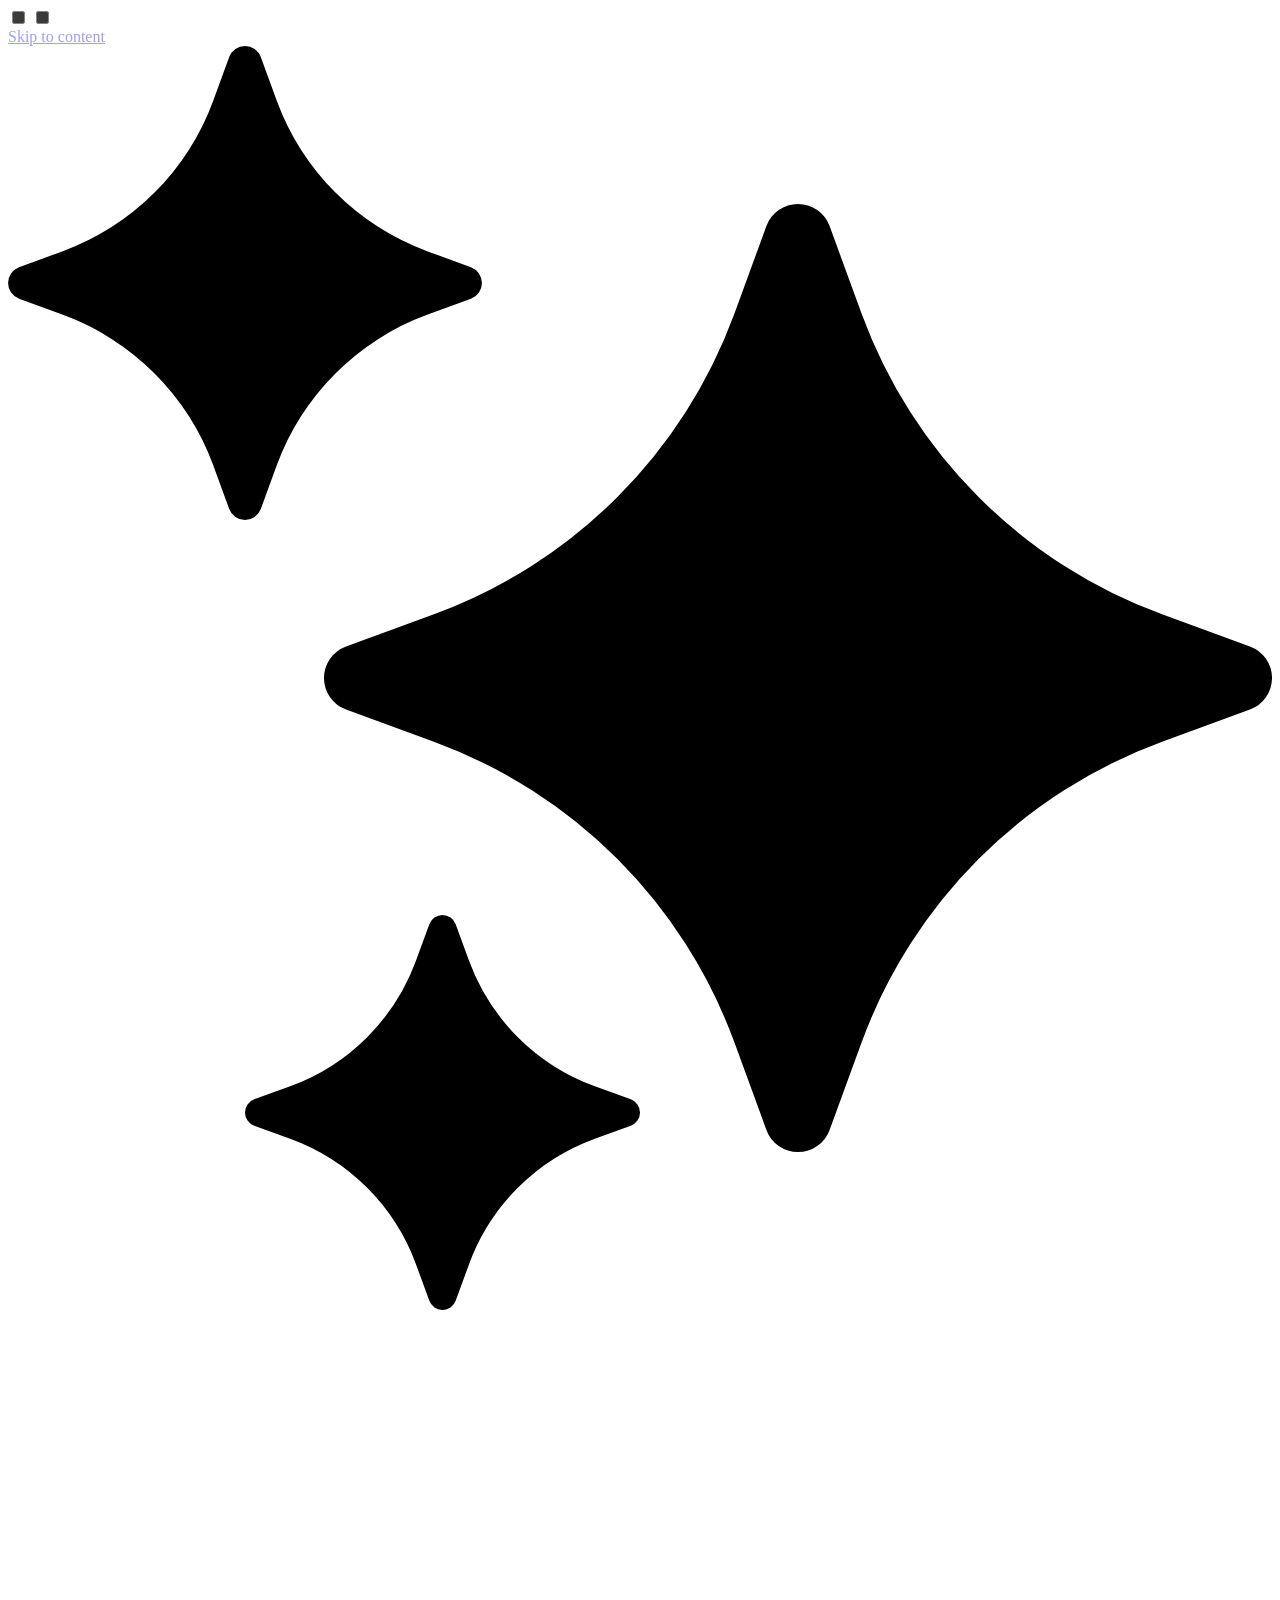
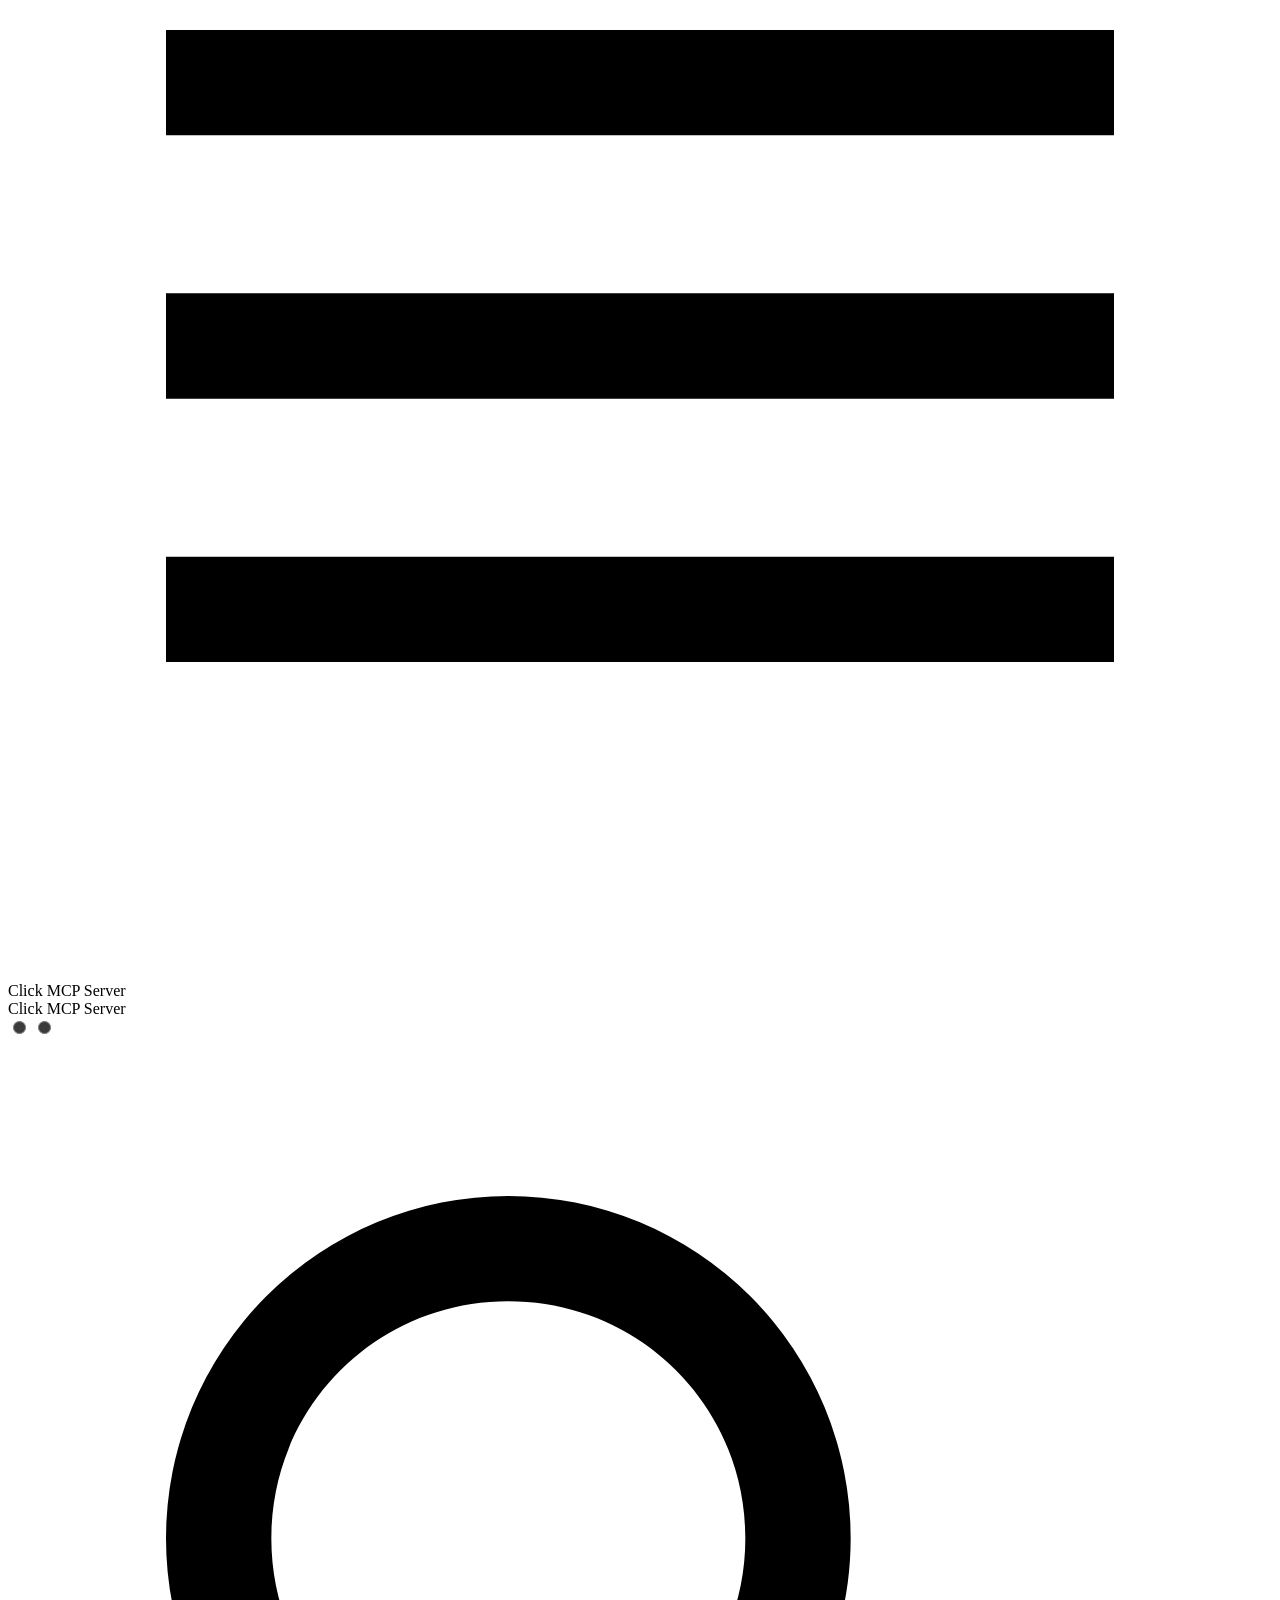
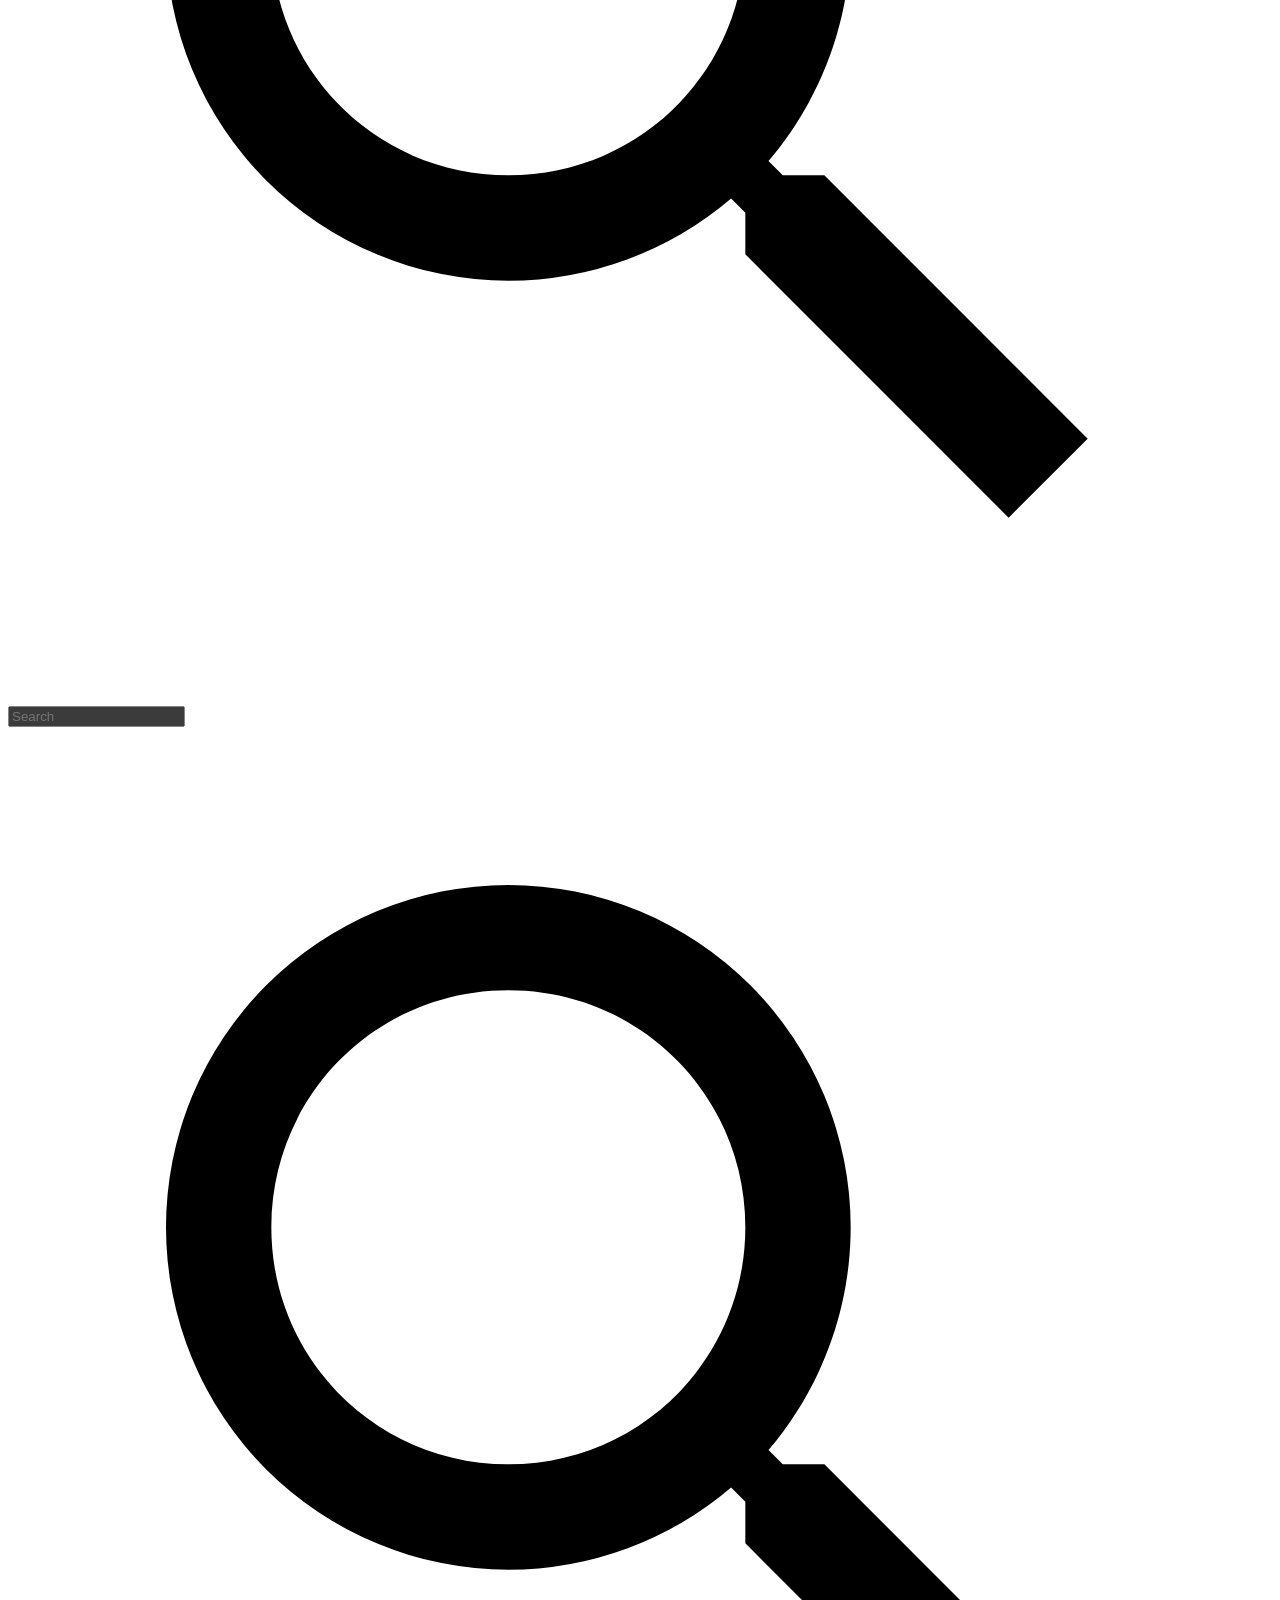
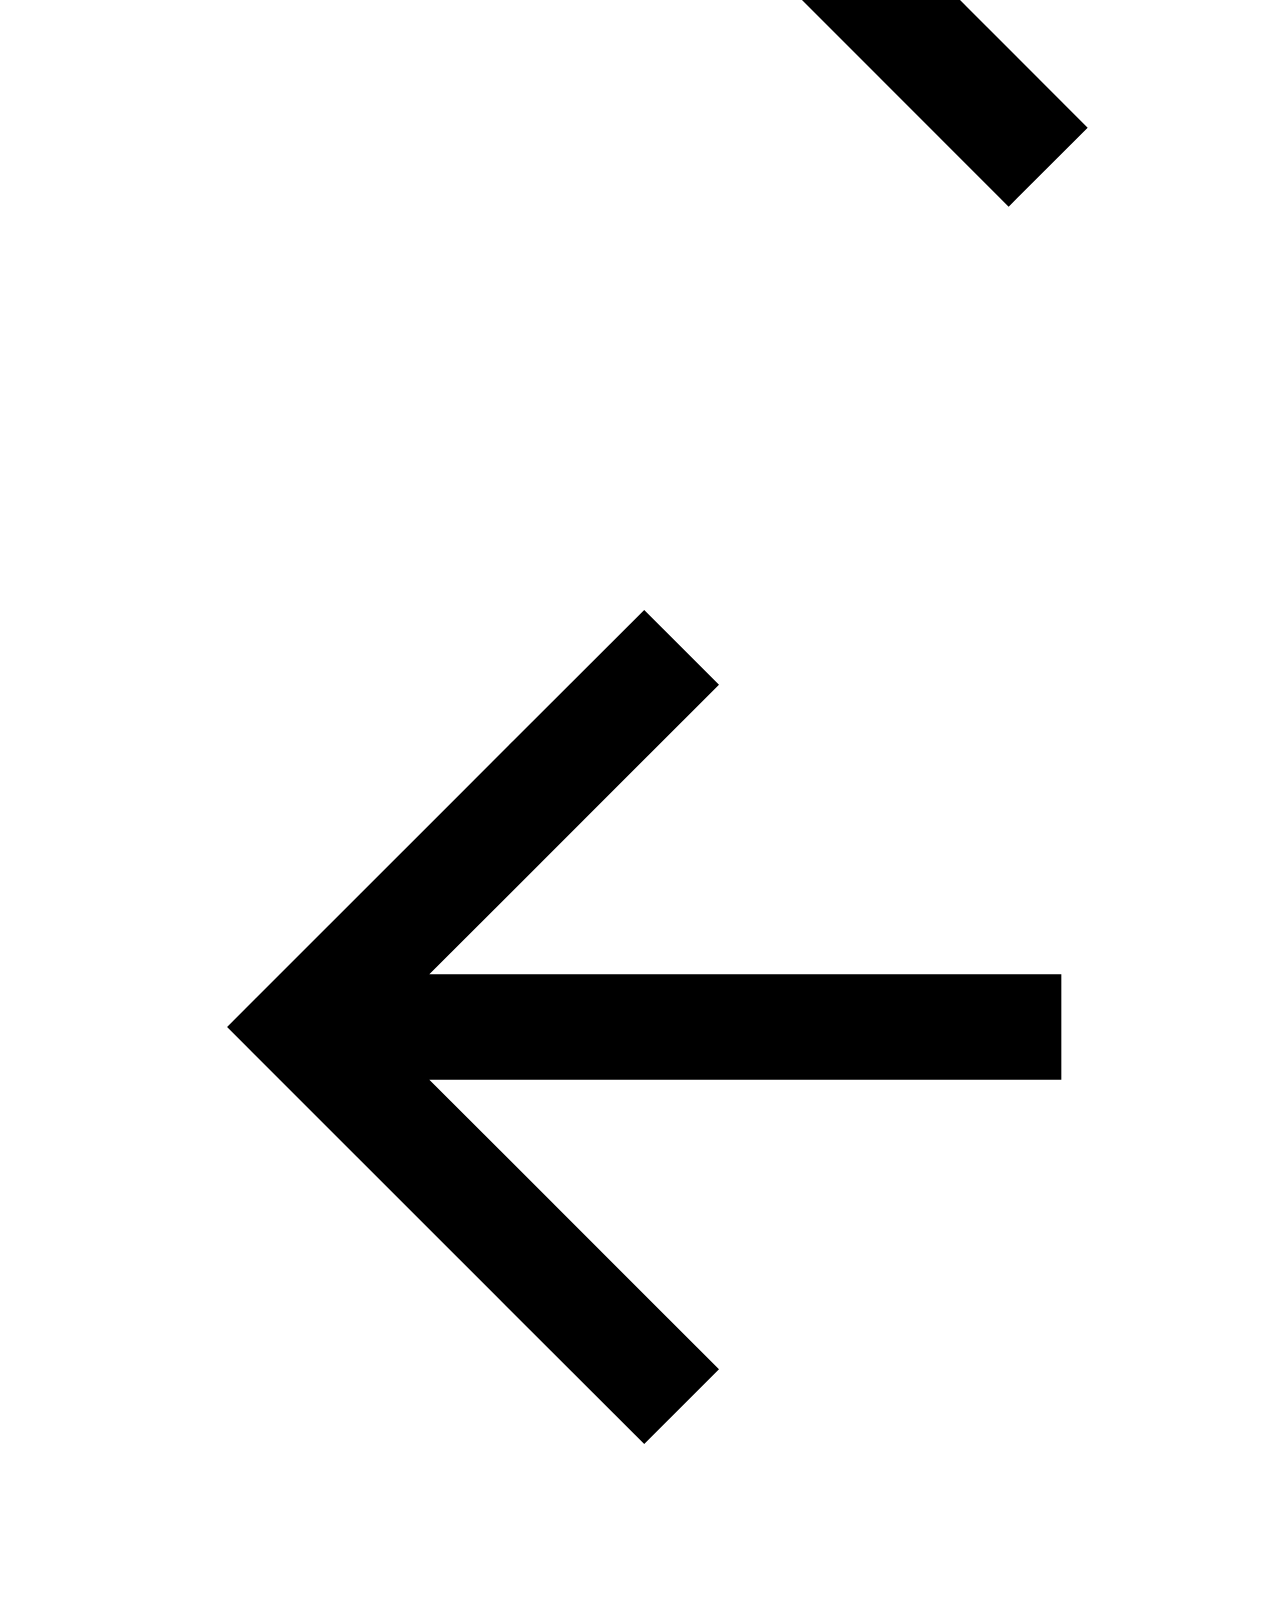
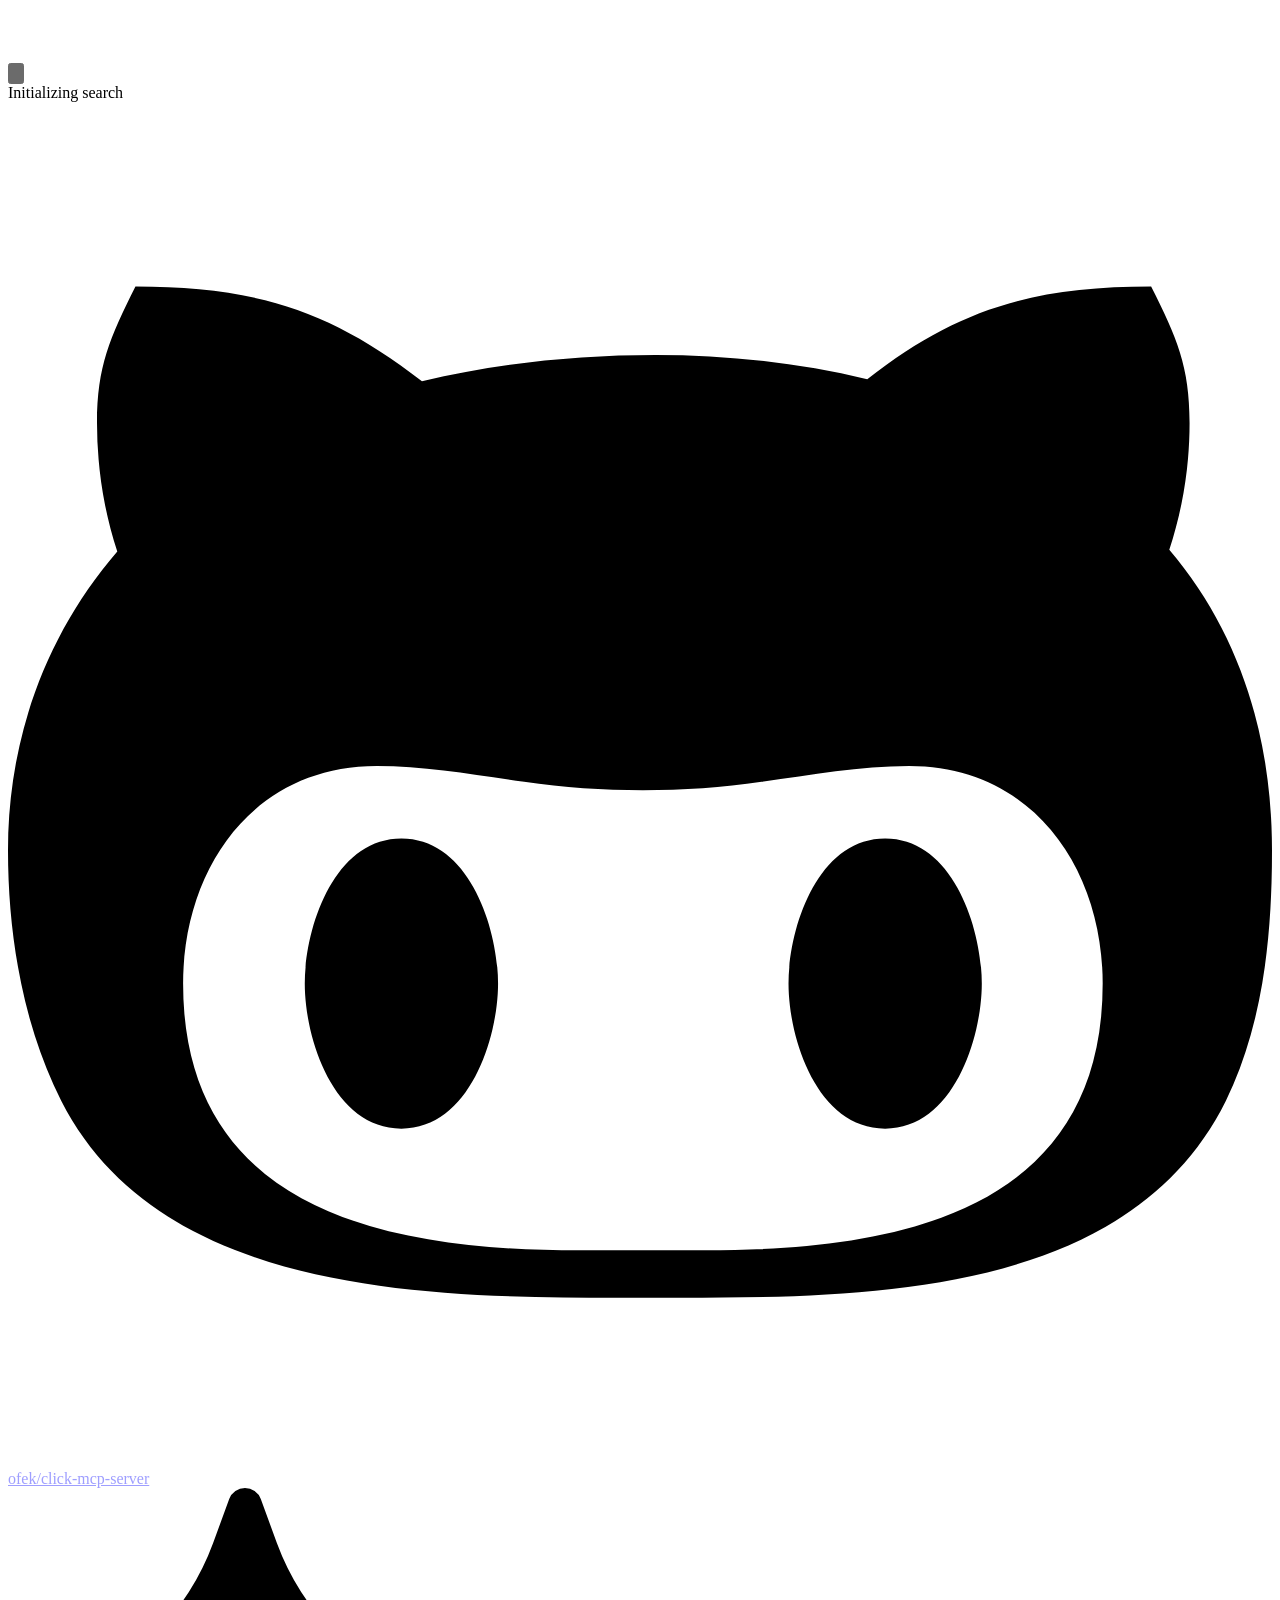
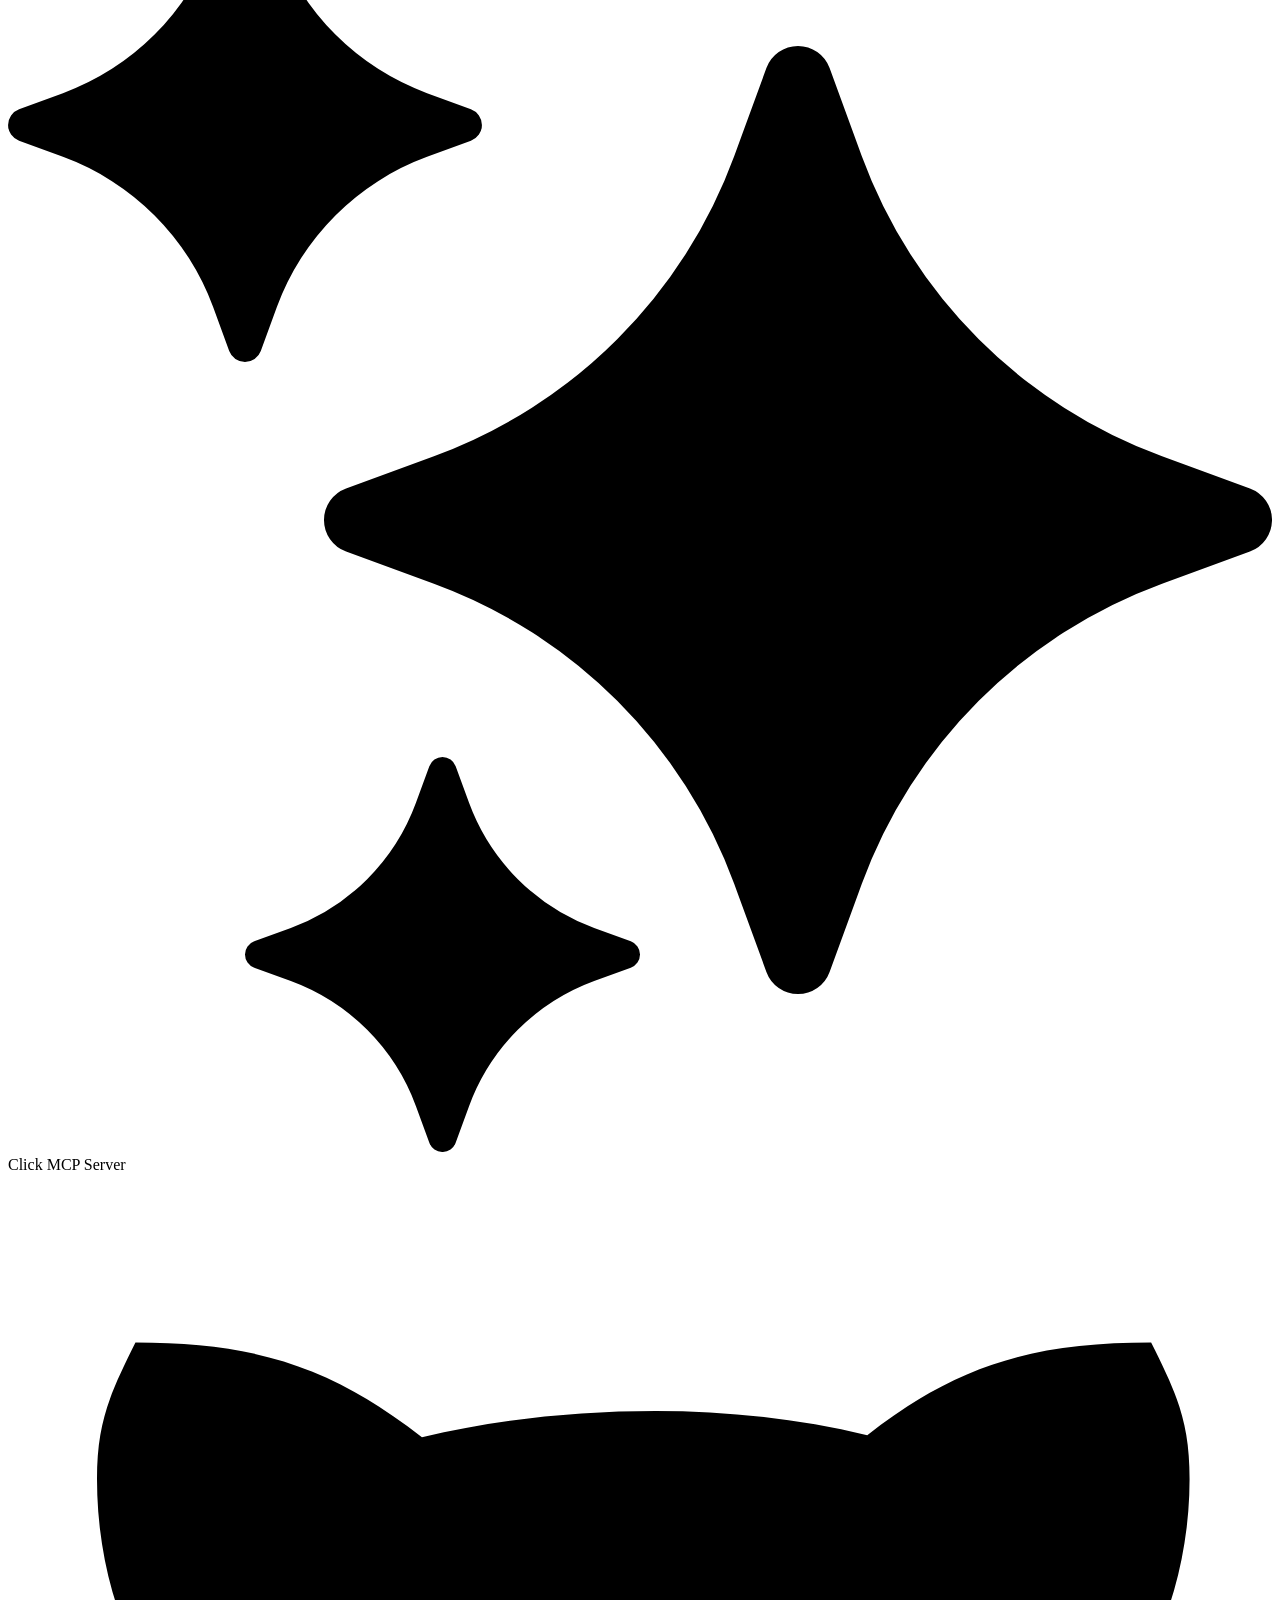
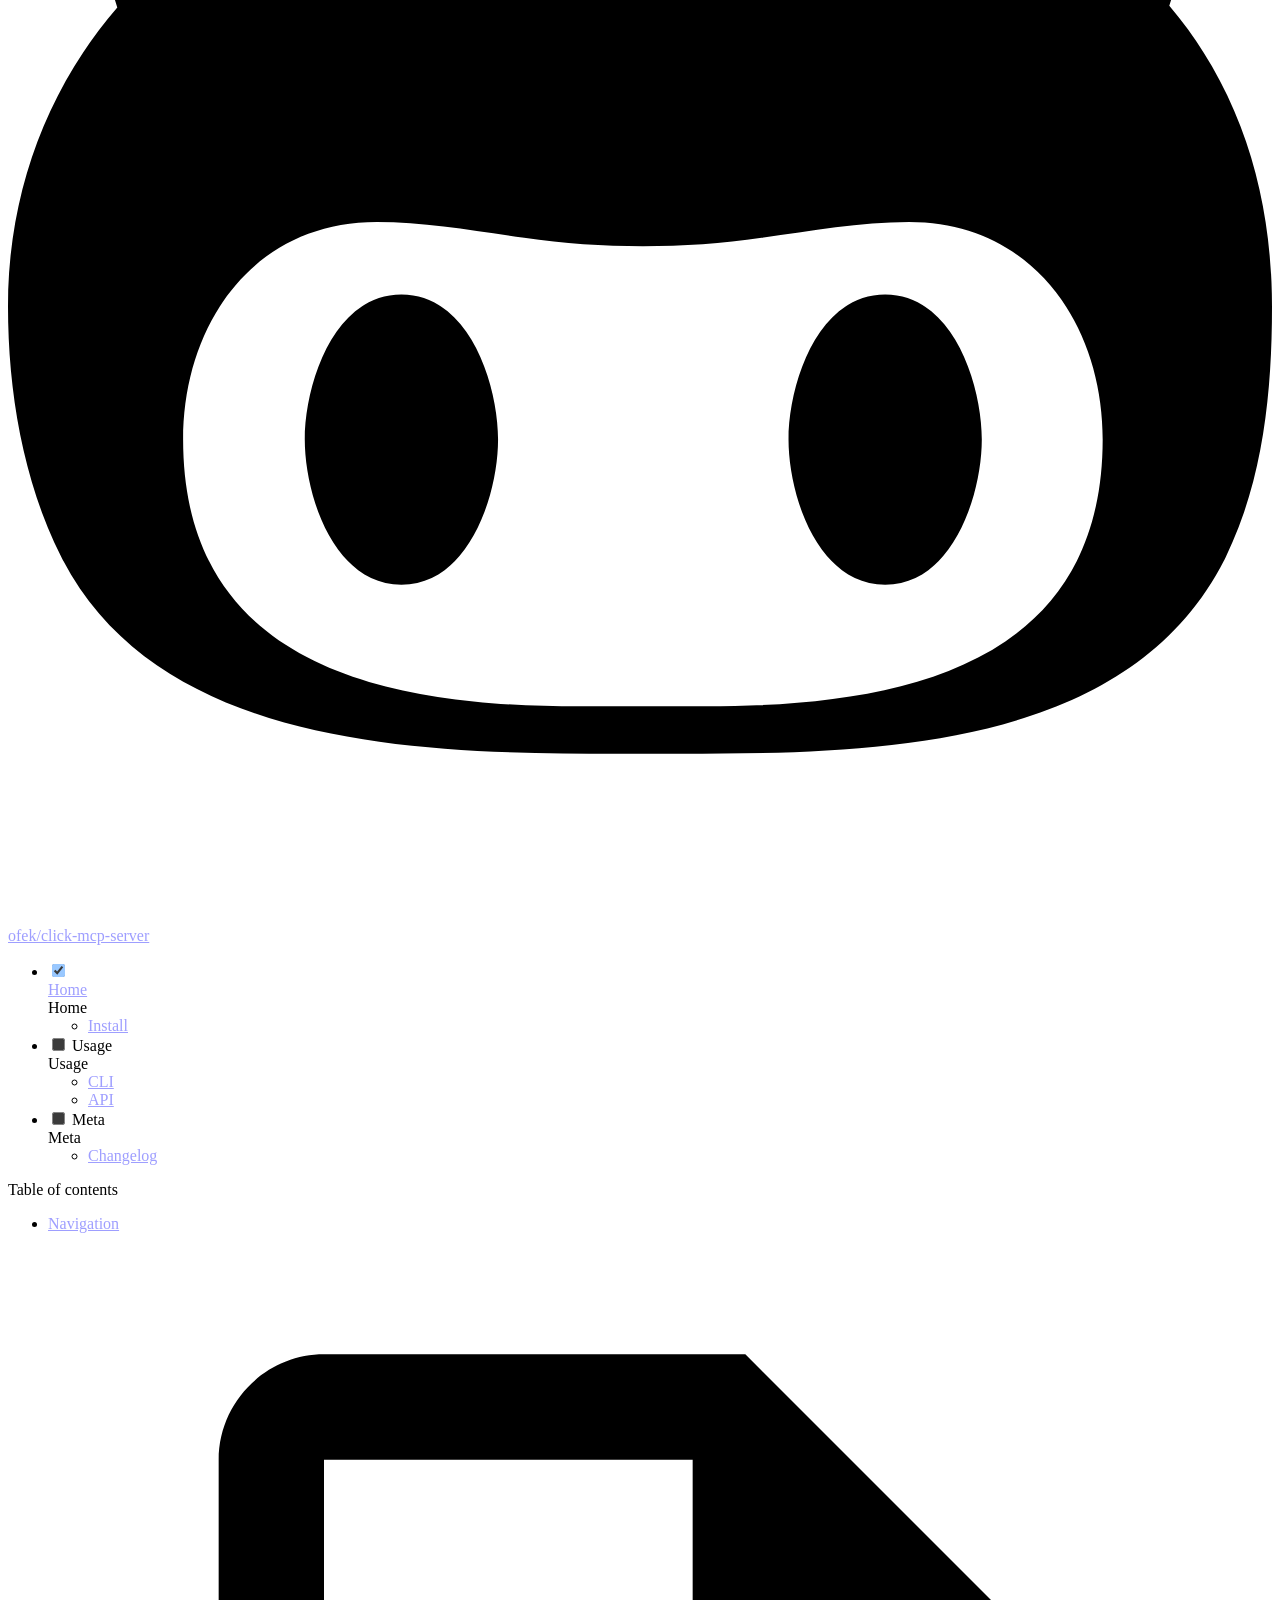
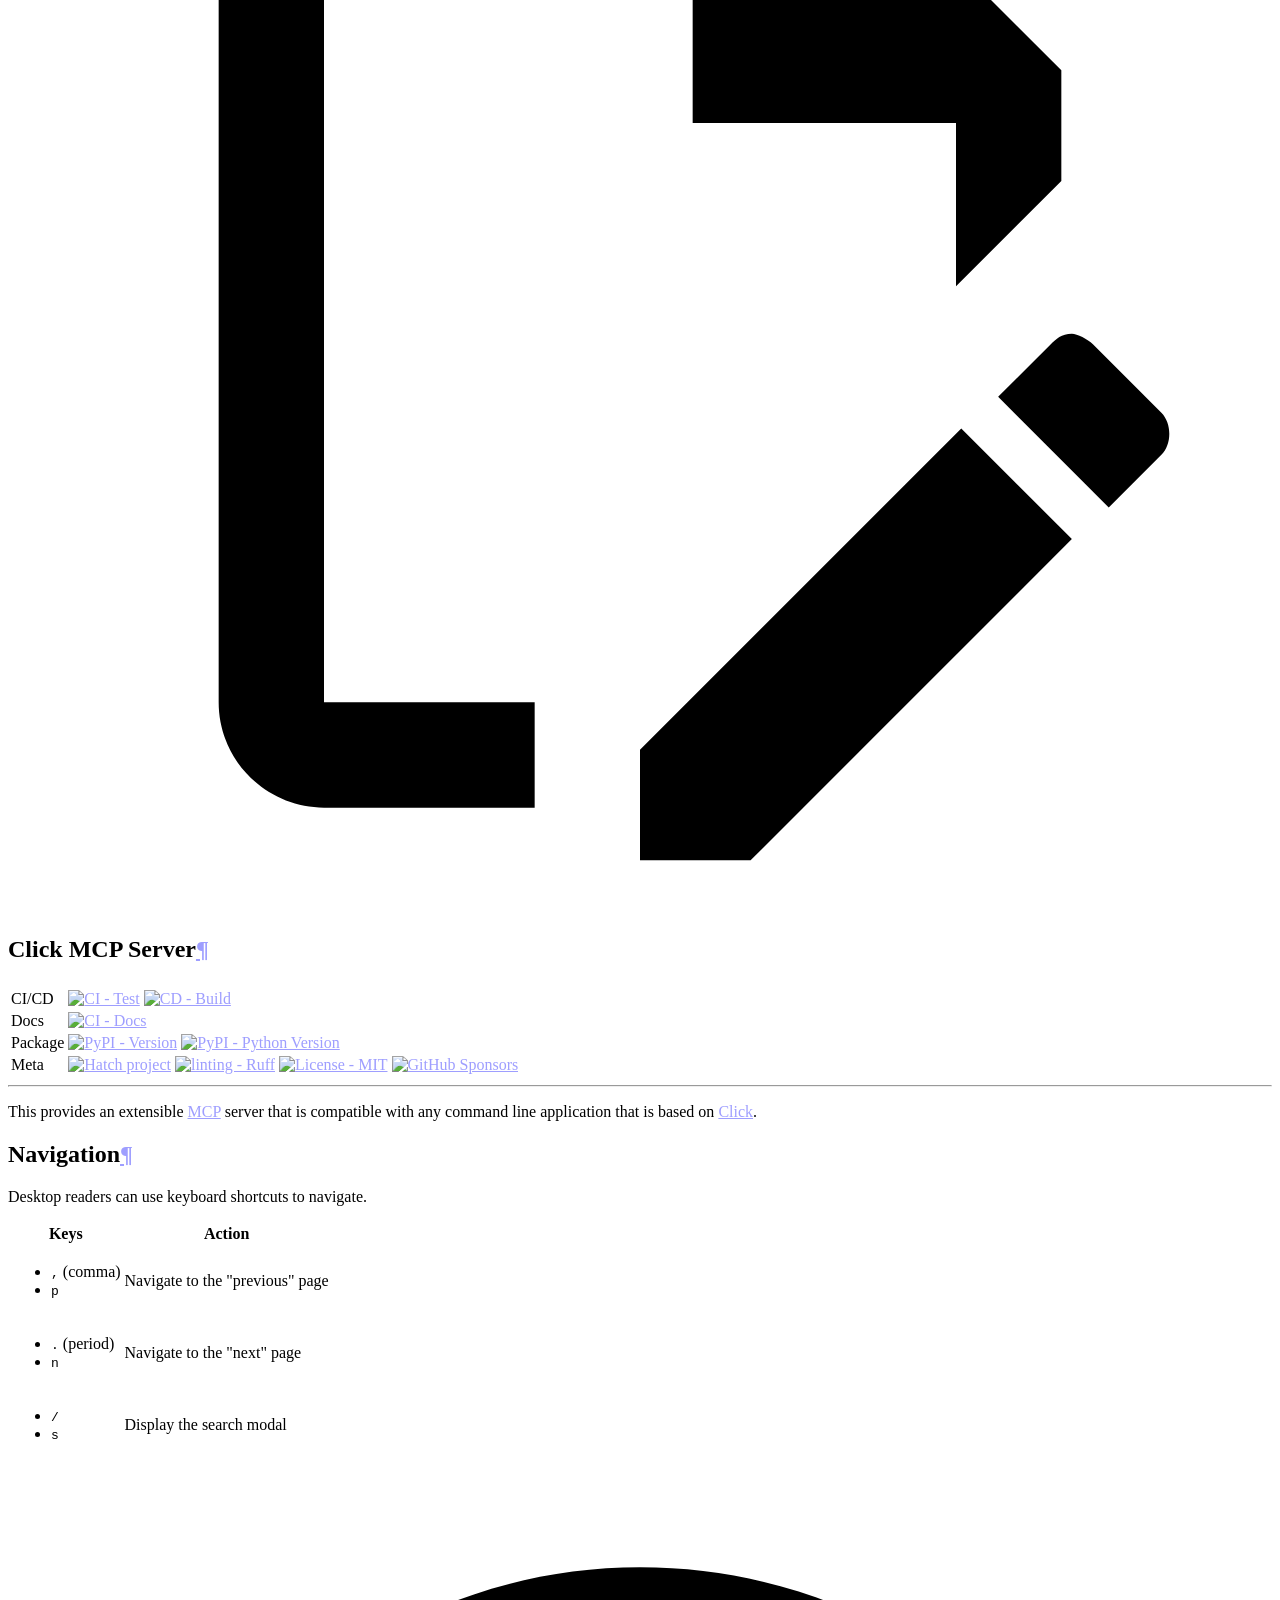
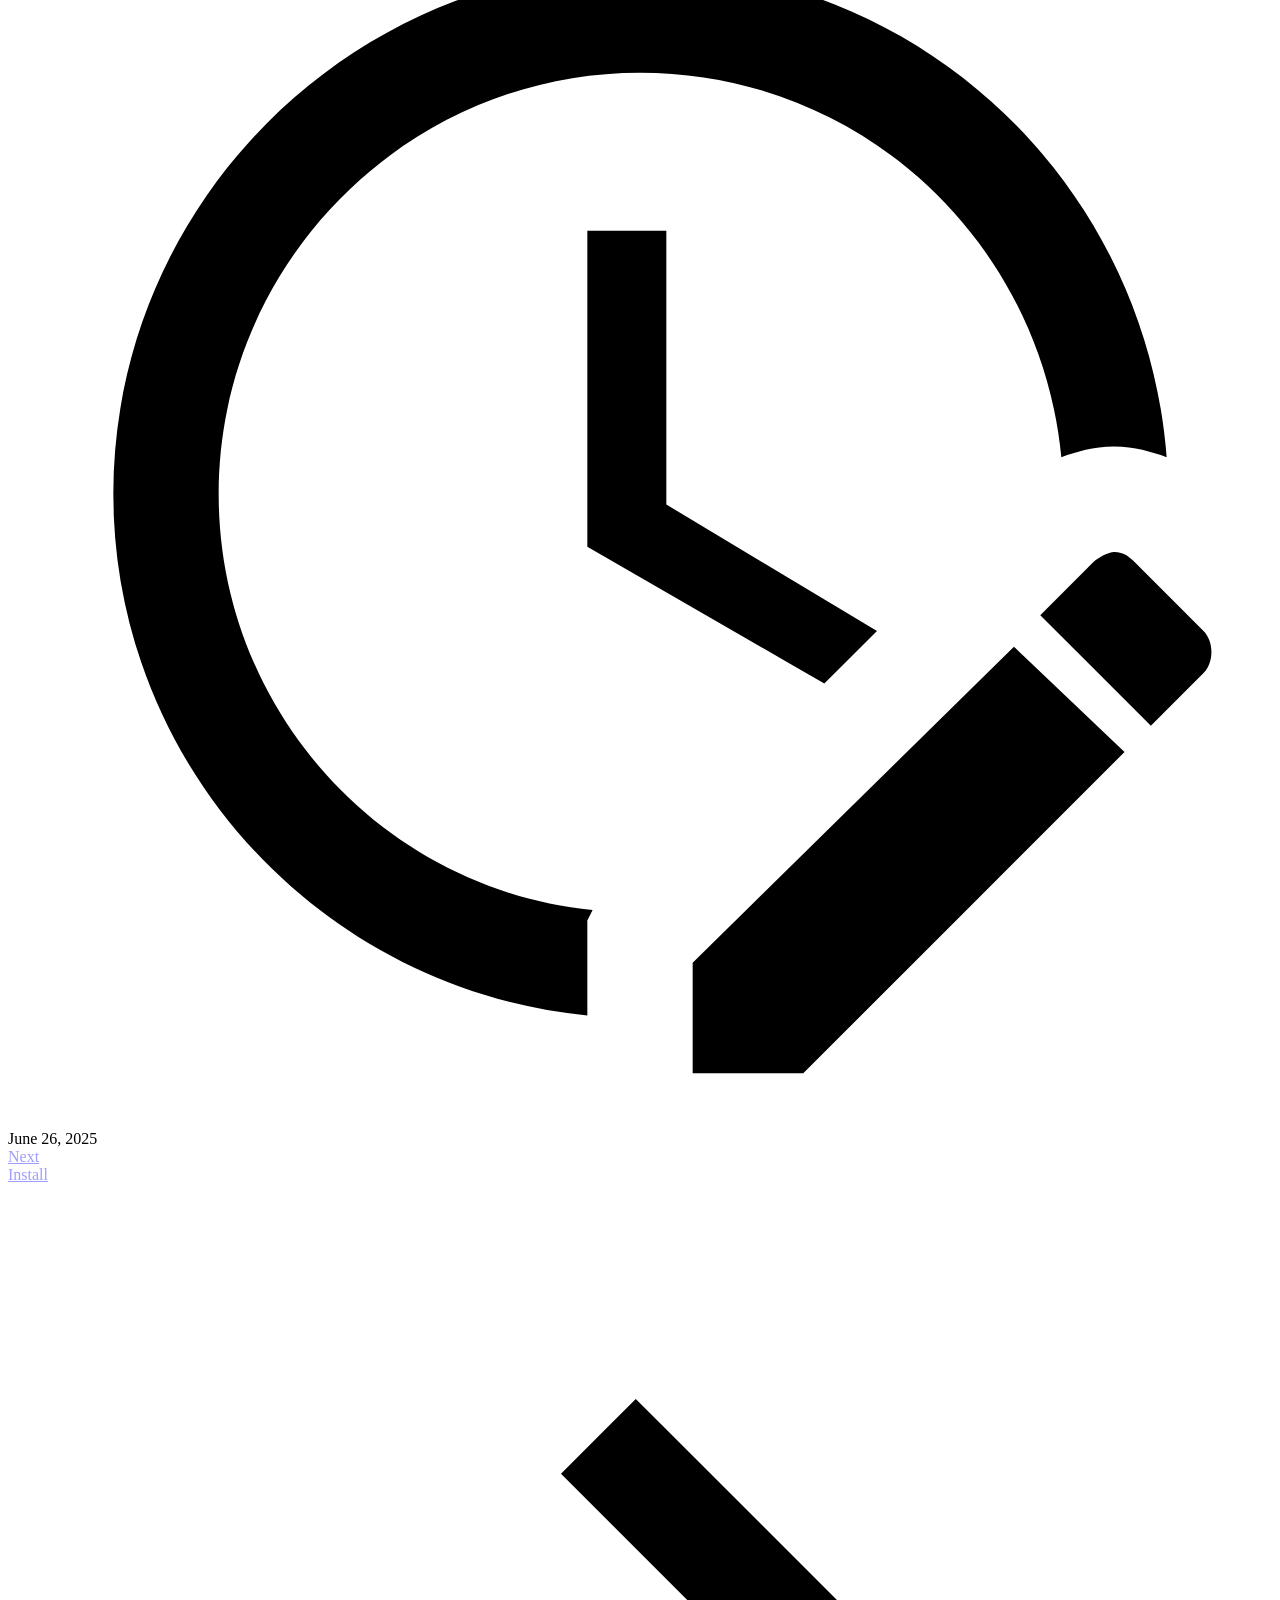
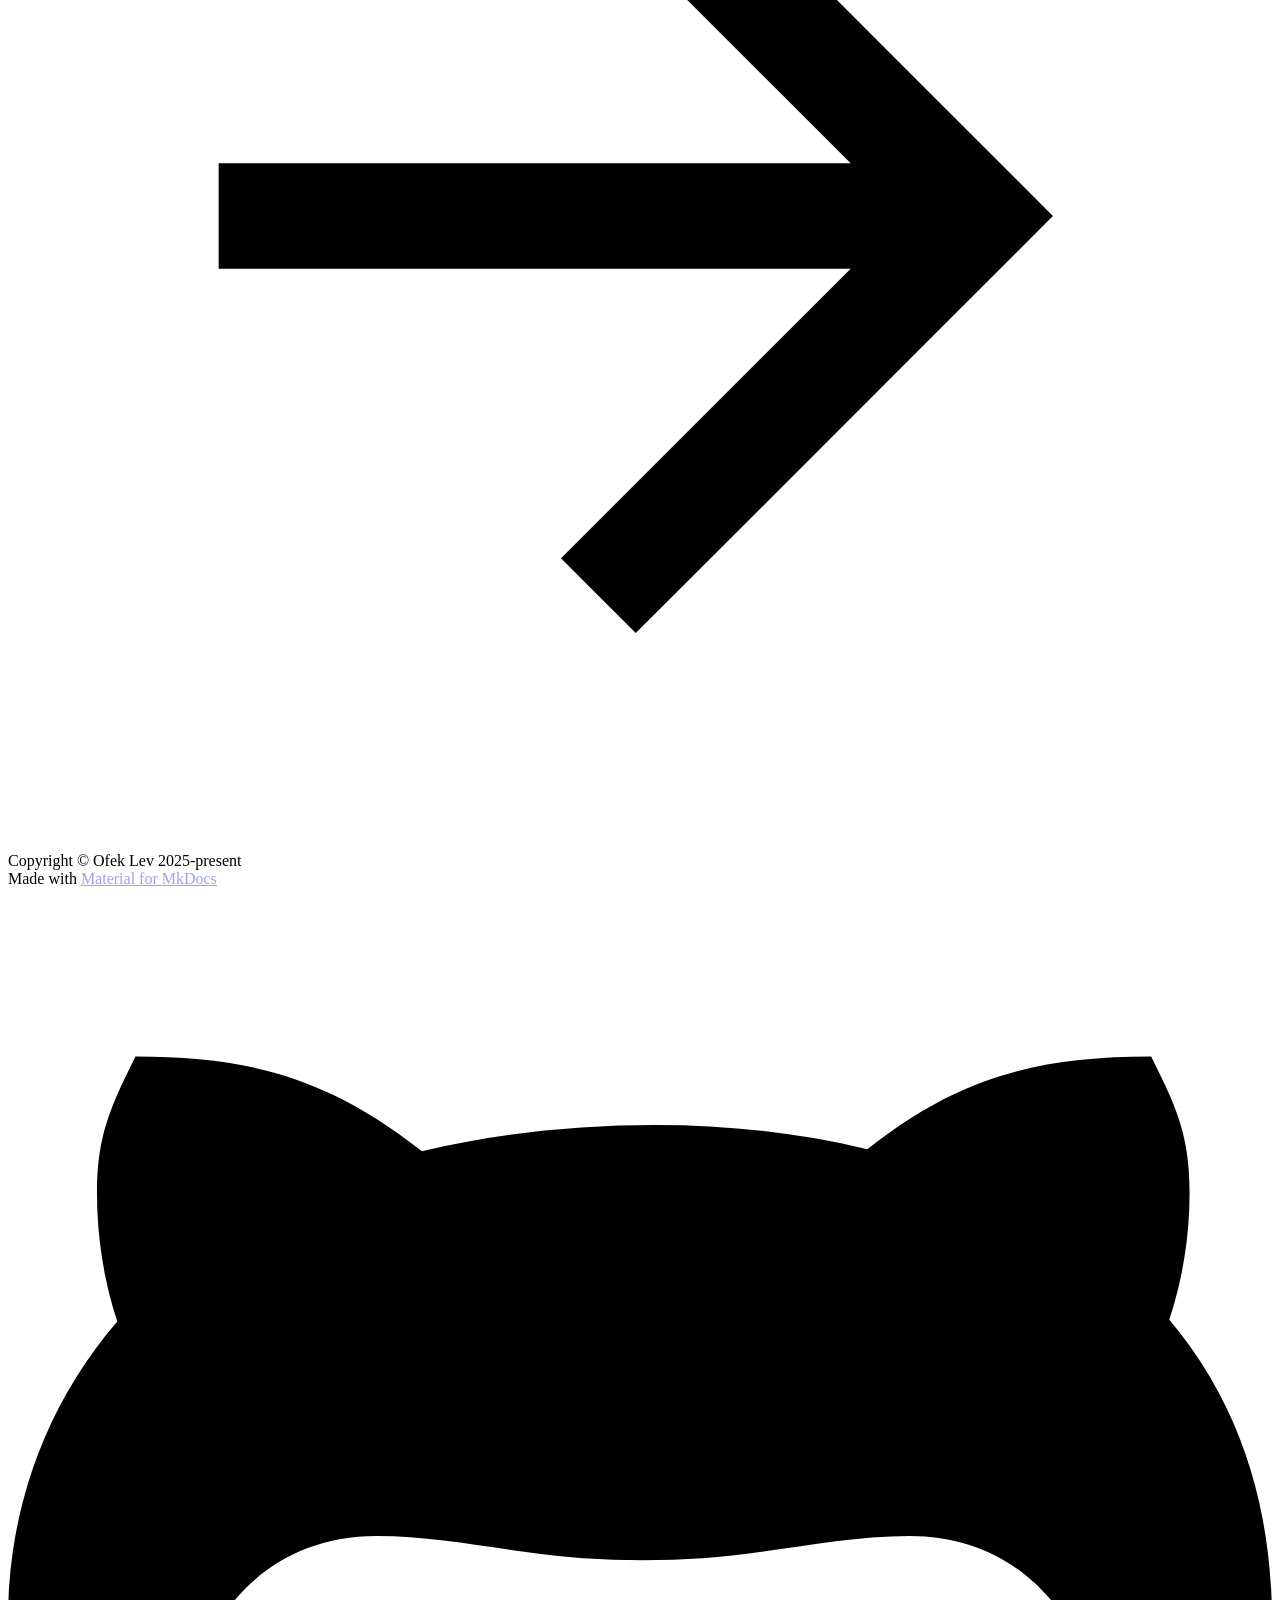
==== commit 6629b808: "Small cleanup (#7) f4fa81c7d1ce53369dbd70443b22126350016353" ====
--- a/index.html
+++ b/index.html
@@ -7,6 +7,6 @@
     .gdesc-inner { font-size: 0.75rem; }
     body[data-md-color-scheme="slate"] .gdesc-inner { background: var(--md-default-bg-color);}
     body[data-md-color-scheme="slate"] .gslide-title { color: var(--md-default-fg-color);}
-    body[data-md-color-scheme="slate"] .gslide-desc { color: var(--md-default-fg-color);}</style><script src=assets/javascripts/glightbox.min.js></script></head> <body dir=ltr data-md-color-scheme=slate data-md-color-primary=white data-md-color-accent=indigo> <input class=md-toggle data-md-toggle=drawer type=checkbox id=__drawer autocomplete=off> <input class=md-toggle data-md-toggle=search type=checkbox id=__search autocomplete=off> <label class=md-overlay for=__drawer></label> <div data-md-component=skip> <a href=#click-mcp-server class=md-skip> Skip to content </a> </div> <div data-md-component=announce> </div> <header class="md-header md-header--shadow" data-md-component=header> <nav class="md-header__inner md-grid" aria-label=Header> <a href=. title="Click MCP Server" class="md-header__button md-logo" aria-label="Click MCP Server" data-md-component=logo> <svg xmlns=http://www.w3.org/2000/svg viewbox="0 0 24 24"><path d="M14.4 3.419a.639.639 0 0 1 1.2 0l.61 1.668a9.59 9.59 0 0 0 5.703 5.703l1.668.61a.639.639 0 0 1 0 1.2l-1.668.61a9.59 9.59 0 0 0-5.703 5.703l-.61 1.668a.639.639 0 0 1-1.2 0l-.61-1.668a9.59 9.59 0 0 0-5.703-5.703l-1.668-.61a.639.639 0 0 1 0-1.2l1.668-.61a9.59 9.59 0 0 0 5.703-5.703zM8 16.675a.266.266 0 0 1 .5 0l.254.694a4 4 0 0 0 2.376 2.377l.695.254a.266.266 0 0 1 0 .5l-.695.254a4 4 0 0 0-2.376 2.377l-.254.694a.266.266 0 0 1-.5 0l-.254-.694a4 4 0 0 0-2.376-2.377l-.695-.254a.266.266 0 0 1 0-.5l.695-.254a4 4 0 0 0 2.376-2.377zM4.2.21a.32.32 0 0 1 .6 0l.305.833a4.8 4.8 0 0 0 2.852 2.852l.833.305a.32.32 0 0 1 0 .6l-.833.305a4.8 4.8 0 0 0-2.852 2.852L4.8 8.79a.32.32 0 0 1-.6 0l-.305-.833a4.8 4.8 0 0 0-2.852-2.852L.21 4.8a.32.32 0 0 1 0-.6l.833-.305a4.8 4.8 0 0 0 2.852-2.852z"/></svg> </a> <label class="md-header__button md-icon" for=__drawer> <svg xmlns=http://www.w3.org/2000/svg viewbox="0 0 24 24"><path d="M3 6h18v2H3zm0 5h18v2H3zm0 5h18v2H3z"/></svg> </label> <div class=md-header__title data-md-component=header-title> <div class=md-header__ellipsis> <div class=md-header__topic> <span class=md-ellipsis> Click MCP Server </span> </div> <div class=md-header__topic data-md-component=header-topic> <span class=md-ellipsis> Click MCP Server </span> </div> </div> </div> <form class=md-header__option data-md-component=palette> <input class=md-option data-md-color-media="(prefers-color-scheme: dark)" data-md-color-scheme=slate data-md-color-primary=white data-md-color-accent=indigo aria-label="Switch to light mode" type=radio name=__palette id=__palette_0> <label class="md-header__button md-icon" title="Switch to light mode" for=__palette_1 hidden> <svg xmlns=http://www.w3.org/2000/svg viewbox="0 0 24 24"><path d="M12 2a7 7 0 0 0-7 7c0 2.38 1.19 4.47 3 5.74V17a1 1 0 0 0 1 1h6a1 1 0 0 0 1-1v-2.26c1.81-1.27 3-3.36 3-5.74a7 7 0 0 0-7-7M9 21a1 1 0 0 0 1 1h4a1 1 0 0 0 1-1v-1H9z"/></svg> </label> <input class=md-option data-md-color-media="(prefers-color-scheme: light)" data-md-color-scheme=default data-md-color-primary=black data-md-color-accent=indigo aria-label="Switch to dark mode" type=radio name=__palette id=__palette_1> <label class="md-header__button md-icon" title="Switch to dark mode" for=__palette_0 hidden> <svg xmlns=http://www.w3.org/2000/svg viewbox="0 0 24 24"><path d="M12 2a7 7 0 0 1 7 7c0 2.38-1.19 4.47-3 5.74V17a1 1 0 0 1-1 1H9a1 1 0 0 1-1-1v-2.26C6.19 13.47 5 11.38 5 9a7 7 0 0 1 7-7M9 21v-1h6v1a1 1 0 0 1-1 1h-4a1 1 0 0 1-1-1m3-17a5 5 0 0 0-5 5c0 2.05 1.23 3.81 3 4.58V16h4v-2.42c1.77-.77 3-2.53 3-4.58a5 5 0 0 0-5-5"/></svg> </label> </form> <script>var palette=__md_get("__palette");if(palette&&palette.color){if("(prefers-color-scheme)"===palette.color.media){var media=matchMedia("(prefers-color-scheme: light)"),input=document.querySelector(media.matches?"[data-md-color-media='(prefers-color-scheme: light)']":"[data-md-color-media='(prefers-color-scheme: dark)']");palette.color.media=input.getAttribute("data-md-color-media"),palette.color.scheme=input.getAttribute("data-md-color-scheme"),palette.color.primary=input.getAttribute("data-md-color-primary"),palette.color.accent=input.getAttribute("data-md-color-accent")}for(var[key,value]of Object.entries(palette.color))document.body.setAttribute("data-md-color-"+key,value)}</script> <label class="md-header__button md-icon" for=__search> <svg xmlns=http://www.w3.org/2000/svg viewbox="0 0 24 24"><path d="M9.5 3A6.5 6.5 0 0 1 16 9.5c0 1.61-.59 3.09-1.56 4.23l.27.27h.79l5 5-1.5 1.5-5-5v-.79l-.27-.27A6.52 6.52 0 0 1 9.5 16 6.5 6.5 0 0 1 3 9.5 6.5 6.5 0 0 1 9.5 3m0 2C7 5 5 7 5 9.5S7 14 9.5 14 14 12 14 9.5 12 5 9.5 5"/></svg> </label> <div class=md-search data-md-component=search role=dialog> <label class=md-search__overlay for=__search></label> <div class=md-search__inner role=search> <form class=md-search__form name=search> <input type=text class=md-search__input name=query aria-label=Search placeholder=Search autocapitalize=off autocorrect=off autocomplete=off spellcheck=false data-md-component=search-query required> <label class="md-search__icon md-icon" for=__search> <svg xmlns=http://www.w3.org/2000/svg viewbox="0 0 24 24"><path d="M9.5 3A6.5 6.5 0 0 1 16 9.5c0 1.61-.59 3.09-1.56 4.23l.27.27h.79l5 5-1.5 1.5-5-5v-.79l-.27-.27A6.52 6.52 0 0 1 9.5 16 6.5 6.5 0 0 1 3 9.5 6.5 6.5 0 0 1 9.5 3m0 2C7 5 5 7 5 9.5S7 14 9.5 14 14 12 14 9.5 12 5 9.5 5"/></svg> <svg xmlns=http://www.w3.org/2000/svg viewbox="0 0 24 24"><path d="M20 11v2H8l5.5 5.5-1.42 1.42L4.16 12l7.92-7.92L13.5 5.5 8 11z"/></svg> </label> <nav class=md-search__options aria-label=Search> <button type=reset class="md-search__icon md-icon" title=Clear aria-label=Clear tabindex=-1> <svg xmlns=http://www.w3.org/2000/svg viewbox="0 0 24 24"><path d="M19 6.41 17.59 5 12 10.59 6.41 5 5 6.41 10.59 12 5 17.59 6.41 19 12 13.41 17.59 19 19 17.59 13.41 12z"/></svg> </button> </nav> </form> <div class=md-search__output> <div class=md-search__scrollwrap tabindex=0 data-md-scrollfix> <div class=md-search-result data-md-component=search-result> <div class=md-search-result__meta> Initializing search </div> <ol class=md-search-result__list role=presentation></ol> </div> </div> </div> </div> </div> <div class=md-header__source> <a href=https://github.com/ofek/click-mcp-server title="Go to repository" class=md-source data-md-component=source> <div class="md-source__icon md-icon"> <svg xmlns=http://www.w3.org/2000/svg viewbox="0 0 480 512"><!-- Font Awesome Free 6.7.2 by @fontawesome - https://fontawesome.com License - https://fontawesome.com/license/free (Icons: CC BY 4.0, Fonts: SIL OFL 1.1, Code: MIT License) Copyright 2024 Fonticons, Inc.--><path d="M186.1 328.7c0 20.9-10.9 55.1-36.7 55.1s-36.7-34.2-36.7-55.1 10.9-55.1 36.7-55.1 36.7 34.2 36.7 55.1M480 278.2c0 31.9-3.2 65.7-17.5 95-37.9 76.6-142.1 74.8-216.7 74.8-75.8 0-186.2 2.7-225.6-74.8-14.6-29-20.2-63.1-20.2-95 0-41.9 13.9-81.5 41.5-113.6-5.2-15.8-7.7-32.4-7.7-48.8 0-21.5 4.9-32.3 14.6-51.8 45.3 0 74.3 9 108.8 36 29-6.9 58.8-10 88.7-10 27 0 54.2 2.9 80.4 9.2 34-26.7 63-35.2 107.8-35.2 9.8 19.5 14.6 30.3 14.6 51.8 0 16.4-2.6 32.7-7.7 48.2 27.5 32.4 39 72.3 39 114.2m-64.3 50.5c0-43.9-26.7-82.6-73.5-82.6-18.9 0-37 3.4-56 6-14.9 2.3-29.8 3.2-45.1 3.2-15.2 0-30.1-.9-45.1-3.2-18.7-2.6-37-6-56-6-46.8 0-73.5 38.7-73.5 82.6 0 87.8 80.4 101.3 150.4 101.3h48.2c70.3 0 150.6-13.4 150.6-101.3m-82.6-55.1c-25.8 0-36.7 34.2-36.7 55.1s10.9 55.1 36.7 55.1 36.7-34.2 36.7-55.1-10.9-55.1-36.7-55.1"/></svg> </div> <div class=md-source__repository> ofek/click-mcp-server </div> </a> </div> </nav> </header> <div class=md-container data-md-component=container> <main class=md-main data-md-component=main> <div class="md-main__inner md-grid"> <div class="md-sidebar md-sidebar--primary" data-md-component=sidebar data-md-type=navigation> <div class=md-sidebar__scrollwrap> <div class=md-sidebar__inner> <nav class="md-nav md-nav--primary" aria-label=Navigation data-md-level=0> <label class=md-nav__title for=__drawer> <a href=. title="Click MCP Server" class="md-nav__button md-logo" aria-label="Click MCP Server" data-md-component=logo> <svg xmlns=http://www.w3.org/2000/svg viewbox="0 0 24 24"><path d="M14.4 3.419a.639.639 0 0 1 1.2 0l.61 1.668a9.59 9.59 0 0 0 5.703 5.703l1.668.61a.639.639 0 0 1 0 1.2l-1.668.61a9.59 9.59 0 0 0-5.703 5.703l-.61 1.668a.639.639 0 0 1-1.2 0l-.61-1.668a9.59 9.59 0 0 0-5.703-5.703l-1.668-.61a.639.639 0 0 1 0-1.2l1.668-.61a9.59 9.59 0 0 0 5.703-5.703zM8 16.675a.266.266 0 0 1 .5 0l.254.694a4 4 0 0 0 2.376 2.377l.695.254a.266.266 0 0 1 0 .5l-.695.254a4 4 0 0 0-2.376 2.377l-.254.694a.266.266 0 0 1-.5 0l-.254-.694a4 4 0 0 0-2.376-2.377l-.695-.254a.266.266 0 0 1 0-.5l.695-.254a4 4 0 0 0 2.376-2.377zM4.2.21a.32.32 0 0 1 .6 0l.305.833a4.8 4.8 0 0 0 2.852 2.852l.833.305a.32.32 0 0 1 0 .6l-.833.305a4.8 4.8 0 0 0-2.852 2.852L4.8 8.79a.32.32 0 0 1-.6 0l-.305-.833a4.8 4.8 0 0 0-2.852-2.852L.21 4.8a.32.32 0 0 1 0-.6l.833-.305a4.8 4.8 0 0 0 2.852-2.852z"/></svg> </a> Click MCP Server </label> <div class=md-nav__source> <a href=https://github.com/ofek/click-mcp-server title="Go to repository" class=md-source data-md-component=source> <div class="md-source__icon md-icon"> <svg xmlns=http://www.w3.org/2000/svg viewbox="0 0 480 512"><!-- Font Awesome Free 6.7.2 by @fontawesome - https://fontawesome.com License - https://fontawesome.com/license/free (Icons: CC BY 4.0, Fonts: SIL OFL 1.1, Code: MIT License) Copyright 2024 Fonticons, Inc.--><path d="M186.1 328.7c0 20.9-10.9 55.1-36.7 55.1s-36.7-34.2-36.7-55.1 10.9-55.1 36.7-55.1 36.7 34.2 36.7 55.1M480 278.2c0 31.9-3.2 65.7-17.5 95-37.9 76.6-142.1 74.8-216.7 74.8-75.8 0-186.2 2.7-225.6-74.8-14.6-29-20.2-63.1-20.2-95 0-41.9 13.9-81.5 41.5-113.6-5.2-15.8-7.7-32.4-7.7-48.8 0-21.5 4.9-32.3 14.6-51.8 45.3 0 74.3 9 108.8 36 29-6.9 58.8-10 88.7-10 27 0 54.2 2.9 80.4 9.2 34-26.7 63-35.2 107.8-35.2 9.8 19.5 14.6 30.3 14.6 51.8 0 16.4-2.6 32.7-7.7 48.2 27.5 32.4 39 72.3 39 114.2m-64.3 50.5c0-43.9-26.7-82.6-73.5-82.6-18.9 0-37 3.4-56 6-14.9 2.3-29.8 3.2-45.1 3.2-15.2 0-30.1-.9-45.1-3.2-18.7-2.6-37-6-56-6-46.8 0-73.5 38.7-73.5 82.6 0 87.8 80.4 101.3 150.4 101.3h48.2c70.3 0 150.6-13.4 150.6-101.3m-82.6-55.1c-25.8 0-36.7 34.2-36.7 55.1s10.9 55.1 36.7 55.1 36.7-34.2 36.7-55.1-10.9-55.1-36.7-55.1"/></svg> </div> <div class=md-source__repository> ofek/click-mcp-server </div> </a> </div> <ul class=md-nav__list data-md-scrollfix> <li class="md-nav__item md-nav__item--active md-nav__item--section md-nav__item--nested"> <input class="md-nav__toggle md-toggle " type=checkbox id=__nav_1 checked> <div class="md-nav__link md-nav__container"> <a href=. class="md-nav__link md-nav__link--active"> <span class=md-ellipsis> Home </span> </a> <label class="md-nav__link md-nav__link--active" for=__nav_1 id=__nav_1_label tabindex> <span class="md-nav__icon md-icon"></span> </label> </div> <nav class=md-nav data-md-level=1 aria-labelledby=__nav_1_label aria-expanded=true> <label class=md-nav__title for=__nav_1> <span class="md-nav__icon md-icon"></span> Home </label> <ul class=md-nav__list data-md-scrollfix> <li class=md-nav__item> <a href=install/ class=md-nav__link> <span class=md-ellipsis> Install </span> </a> </li> </ul> </nav> </li> <li class="md-nav__item md-nav__item--section md-nav__item--nested"> <input class="md-nav__toggle md-toggle md-toggle--indeterminate" type=checkbox id=__nav_2> <label class=md-nav__link for=__nav_2 id=__nav_2_label tabindex> <span class=md-ellipsis> Usage </span> <span class="md-nav__icon md-icon"></span> </label> <nav class=md-nav data-md-level=1 aria-labelledby=__nav_2_label aria-expanded=false> <label class=md-nav__title for=__nav_2> <span class="md-nav__icon md-icon"></span> Usage </label> <ul class=md-nav__list data-md-scrollfix> <li class=md-nav__item> <a href=cli/ class=md-nav__link> <span class=md-ellipsis> CLI </span> </a> </li> <li class=md-nav__item> <a href=api/ class=md-nav__link> <span class=md-ellipsis> API </span> </a> </li> </ul> </nav> </li> <li class="md-nav__item md-nav__item--section md-nav__item--nested"> <input class="md-nav__toggle md-toggle md-toggle--indeterminate" type=checkbox id=__nav_3> <label class=md-nav__link for=__nav_3 id=__nav_3_label tabindex> <span class=md-ellipsis> Meta </span> <span class="md-nav__icon md-icon"></span> </label> <nav class=md-nav data-md-level=1 aria-labelledby=__nav_3_label aria-expanded=false> <label class=md-nav__title for=__nav_3> <span class="md-nav__icon md-icon"></span> Meta </label> <ul class=md-nav__list data-md-scrollfix> <li class=md-nav__item> <a href=changelog/ class=md-nav__link> <span class=md-ellipsis> Changelog </span> </a> </li> </ul> </nav> </li> </ul> </nav> </div> </div> </div> <div class="md-sidebar md-sidebar--secondary" data-md-component=sidebar data-md-type=toc> <div class=md-sidebar__scrollwrap> <div class=md-sidebar__inner> <nav class="md-nav md-nav--secondary" aria-label="Table of contents"> <label class=md-nav__title for=__toc> <span class="md-nav__icon md-icon"></span> Table of contents </label> <ul class=md-nav__list data-md-component=toc data-md-scrollfix> <li class=md-nav__item> <a href=#navigation class=md-nav__link> <span class=md-ellipsis> Navigation </span> </a> </li> </ul> </nav> </div> </div> </div> <div class=md-content data-md-component=content> <article class="md-content__inner md-typeset"> <a href=https://github.com/ofek/click-mcp-server/blob/main/docs/index.md title="Edit this page" class="md-content__button md-icon"> <svg xmlns=http://www.w3.org/2000/svg viewbox="0 0 24 24"><path d="M10 20H6V4h7v5h5v3.1l2-2V8l-6-6H6c-1.1 0-2 .9-2 2v16c0 1.1.9 2 2 2h4zm10.2-7c.1 0 .3.1.4.2l1.3 1.3c.2.2.2.6 0 .8l-1 1-2.1-2.1 1-1c.1-.1.2-.2.4-.2m0 3.9L14.1 23H12v-2.1l6.1-6.1z"/></svg> </a> <h1 id=click-mcp-server>Click MCP Server<a class=headerlink href=#click-mcp-server title="Permanent link">&para;</a></h1> <table> <thead> <tr> <th></th> <th></th> </tr> </thead> <tbody> <tr> <td>CI/CD</td> <td><a href=https://github.com/DataDog/click-mcp-server/actions/workflows/test.yml><img alt="CI - Test" class=off-glb loading=lazy src=https://github.com/DataDog/click-mcp-server/actions/workflows/test.yml/badge.svg></a> <a href=https://github.com/DataDog/click-mcp-server/actions/workflows/build.yml><img alt="CD - Build" class=off-glb loading=lazy src=https://github.com/DataDog/click-mcp-server/actions/workflows/build.yml/badge.svg></a></td> </tr> <tr> <td>Docs</td> <td><a href=https://github.com/DataDog/click-mcp-server/actions/workflows/docs.yml><img alt="CI - Docs" class=off-glb loading=lazy src=https://github.com/DataDog/click-mcp-server/actions/workflows/docs.yml/badge.svg></a></td> </tr> <tr> <td>Package</td> <td><a href=https://pypi.org/project/click-mcp-server/ ><img alt="PyPI - Version" class=off-glb loading=lazy src="https://img.shields.io/pypi/v/click-mcp-server.svg?logo=pypi&label=PyPI&logoColor=gold"></a> <a href=https://pypi.org/project/click-mcp-server/ ><img alt="PyPI - Downloads" class=off-glb loading=lazy src="https://img.shields.io/pypi/dm/click-mcp-server.svg?color=blue&label=Downloads&logo=pypi&logoColor=gold"></a> <a href=https://pypi.org/project/click-mcp-server/ ><img alt="PyPI - Python Version" class=off-glb loading=lazy src="https://img.shields.io/pypi/pyversions/click-mcp-server.svg?logo=python&label=Python&logoColor=gold"></a></td> </tr> <tr> <td>Meta</td> <td><a href=https://github.com/ofek/click-mcp-server><img alt="Hatch project" class=off-glb loading=lazy src=https://img.shields.io/badge/%F0%9F%A5%9A-Hatch-4051b5.svg></a> <a href=https://github.com/astral-sh/ruff><img alt="linting - Ruff" class=off-glb loading=lazy src="https://img.shields.io/endpoint?url=https://raw.githubusercontent.com/astral-sh/ruff/main/assets/badge/v2.json"></a> <a href=https://github.com/python/mypy><img alt="types - Mypy" class=off-glb loading=lazy src=https://img.shields.io/badge/types-Mypy-blue.svg></a> <a href=https://spdx.org/licenses/ ><img alt="License - MIT" class=off-glb loading=lazy src=https://img.shields.io/badge/license-MIT-9400d3.svg></a></td> </tr> </tbody> </table> <hr> <p>This provides an extensible <a href=https://modelcontextprotocol.io>MCP</a> server that is compatible with any command line application that is based on <a href=https://github.com/pallets/click>Click</a>.</p> <h2 id=navigation>Navigation<a class=headerlink href=#navigation title="Permanent link">&para;</a></h2> <p>Desktop readers can use keyboard shortcuts to navigate.</p> <table> <thead> <tr> <th>Keys</th> <th>Action</th> </tr> </thead> <tbody> <tr> <td><ul><li><kbd>,</kbd> (comma)</li><li><kbd>p</kbd></li></ul></td> <td>Navigate to the "previous" page</td> </tr> <tr> <td><ul><li><kbd>.</kbd> (period)</li><li><kbd>n</kbd></li></ul></td> <td>Navigate to the "next" page</td> </tr> <tr> <td><ul><li><kbd>/</kbd></li><li><kbd>s</kbd></li></ul></td> <td>Display the search modal</td> </tr> </tbody> </table> <aside class=md-source-file> <span class=md-source-file__fact> <span class=md-icon title="Last update"> <svg xmlns=http://www.w3.org/2000/svg viewbox="0 0 24 24"><path d="M21 13.1c-.1 0-.3.1-.4.2l-1 1 2.1 2.1 1-1c.2-.2.2-.6 0-.8l-1.3-1.3c-.1-.1-.2-.2-.4-.2m-1.9 1.8-6.1 6V23h2.1l6.1-6.1zM12.5 7v5.2l4 2.4-1 1L11 13V7zM11 21.9c-5.1-.5-9-4.8-9-9.9C2 6.5 6.5 2 12 2c5.3 0 9.6 4.1 10 9.3-.3-.1-.6-.2-1-.2s-.7.1-1 .2C19.6 7.2 16.2 4 12 4c-4.4 0-8 3.6-8 8 0 4.1 3.1 7.5 7.1 7.9l-.1.2z"/></svg> </span> <span class="git-revision-date-localized-plugin git-revision-date-localized-plugin-date">June 24, 2025</span> </span> </aside> </article> </div> <script>var tabs=__md_get("__tabs");if(Array.isArray(tabs))e:for(var set of document.querySelectorAll(".tabbed-set")){var labels=set.querySelector(".tabbed-labels");for(var tab of tabs)for(var label of labels.getElementsByTagName("label"))if(label.innerText.trim()===tab){var input=document.getElementById(label.htmlFor);input.checked=!0;continue e}}</script> <script>var target=document.getElementById(location.hash.slice(1));target&&target.name&&(target.checked=target.name.startsWith("__tabbed_"))</script> </div> </main> <footer class=md-footer> <nav class="md-footer__inner md-grid" aria-label=Footer> <a href=install/ class="md-footer__link md-footer__link--next" aria-label="Next: Install"> <div class=md-footer__title> <span class=md-footer__direction> Next </span> <div class=md-ellipsis> Install </div> </div> <div class="md-footer__button md-icon"> <svg xmlns=http://www.w3.org/2000/svg viewbox="0 0 24 24"><path d="M4 11v2h12l-5.5 5.5 1.42 1.42L19.84 12l-7.92-7.92L10.5 5.5 16 11z"/></svg> </div> </a> </nav> <div class="md-footer-meta md-typeset"> <div class="md-footer-meta__inner md-grid"> <div class=md-copyright> <div class=md-copyright__highlight> Copyright &copy; Ofek Lev 2025-present </div> Made with <a href=https://squidfunk.github.io/mkdocs-material/ target=_blank rel=noopener> Material for MkDocs </a> </div> <div class=md-social> <a href=https://github.com/ofek target=_blank rel=noopener title=github.com class=md-social__link> <svg xmlns=http://www.w3.org/2000/svg viewbox="0 0 480 512"><!-- Font Awesome Free 6.7.2 by @fontawesome - https://fontawesome.com License - https://fontawesome.com/license/free (Icons: CC BY 4.0, Fonts: SIL OFL 1.1, Code: MIT License) Copyright 2024 Fonticons, Inc.--><path d="M186.1 328.7c0 20.9-10.9 55.1-36.7 55.1s-36.7-34.2-36.7-55.1 10.9-55.1 36.7-55.1 36.7 34.2 36.7 55.1M480 278.2c0 31.9-3.2 65.7-17.5 95-37.9 76.6-142.1 74.8-216.7 74.8-75.8 0-186.2 2.7-225.6-74.8-14.6-29-20.2-63.1-20.2-95 0-41.9 13.9-81.5 41.5-113.6-5.2-15.8-7.7-32.4-7.7-48.8 0-21.5 4.9-32.3 14.6-51.8 45.3 0 74.3 9 108.8 36 29-6.9 58.8-10 88.7-10 27 0 54.2 2.9 80.4 9.2 34-26.7 63-35.2 107.8-35.2 9.8 19.5 14.6 30.3 14.6 51.8 0 16.4-2.6 32.7-7.7 48.2 27.5 32.4 39 72.3 39 114.2m-64.3 50.5c0-43.9-26.7-82.6-73.5-82.6-18.9 0-37 3.4-56 6-14.9 2.3-29.8 3.2-45.1 3.2-15.2 0-30.1-.9-45.1-3.2-18.7-2.6-37-6-56-6-46.8 0-73.5 38.7-73.5 82.6 0 87.8 80.4 101.3 150.4 101.3h48.2c70.3 0 150.6-13.4 150.6-101.3m-82.6-55.1c-25.8 0-36.7 34.2-36.7 55.1s10.9 55.1 36.7 55.1 36.7-34.2 36.7-55.1-10.9-55.1-36.7-55.1"/></svg> </a> <a href=https://ofek.dev/words/ target=_blank rel=noopener title=ofek.dev class=md-social__link> <svg xmlns=http://www.w3.org/2000/svg viewbox="0 0 512 512"><!-- Font Awesome Free 6.7.2 by @fontawesome - https://fontawesome.com License - https://fontawesome.com/license/free (Icons: CC BY 4.0, Fonts: SIL OFL 1.1, Code: MIT License) Copyright 2024 Fonticons, Inc.--><path d="M192 32c0 17.7 14.3 32 32 32 123.7 0 224 100.3 224 224 0 17.7 14.3 32 32 32s32-14.3 32-32C512 128.9 383.1 0 224 0c-17.7 0-32 14.3-32 32m0 96c0 17.7 14.3 32 32 32 70.7 0 128 57.3 128 128 0 17.7 14.3 32 32 32s32-14.3 32-32c0-106-86-192-192-192-17.7 0-32 14.3-32 32m-96 16c0-26.5-21.5-48-48-48S0 117.5 0 144v224c0 79.5 64.5 144 144 144s144-64.5 144-144-64.5-144-144-144h-16v96h16c26.5 0 48 21.5 48 48s-21.5 48-48 48-48-21.5-48-48z"/></svg> </a> <a href=https://x.com/Ofekmeister target=_blank rel=noopener title=x.com class=md-social__link> <svg xmlns=http://www.w3.org/2000/svg viewbox="0 0 512 512"><!-- Font Awesome Free 6.7.2 by @fontawesome - https://fontawesome.com License - https://fontawesome.com/license/free (Icons: CC BY 4.0, Fonts: SIL OFL 1.1, Code: MIT License) Copyright 2024 Fonticons, Inc.--><path d="M389.2 48h70.6L305.6 224.2 487 464H345L233.7 318.6 106.5 464H35.8l164.9-188.5L26.8 48h145.6l100.5 132.9zm-24.8 373.8h39.1L151.1 88h-42z"/></svg> </a> <a href=https://www.linkedin.com/in/ofeklev/ target=_blank rel=noopener title=www.linkedin.com class=md-social__link> <svg xmlns=http://www.w3.org/2000/svg viewbox="0 0 448 512"><!-- Font Awesome Free 6.7.2 by @fontawesome - https://fontawesome.com License - https://fontawesome.com/license/free (Icons: CC BY 4.0, Fonts: SIL OFL 1.1, Code: MIT License) Copyright 2024 Fonticons, Inc.--><path d="M416 32H31.9C14.3 32 0 46.5 0 64.3v383.4C0 465.5 14.3 480 31.9 480H416c17.6 0 32-14.5 32-32.3V64.3c0-17.8-14.4-32.3-32-32.3M135.4 416H69V202.2h66.5V416zm-33.2-243c-21.3 0-38.5-17.3-38.5-38.5S80.9 96 102.2 96c21.2 0 38.5 17.3 38.5 38.5 0 21.3-17.2 38.5-38.5 38.5m282.1 243h-66.4V312c0-24.8-.5-56.7-34.5-56.7-34.6 0-39.9 27-39.9 54.9V416h-66.4V202.2h63.7v29.2h.9c8.9-16.8 30.6-34.5 62.9-34.5 67.2 0 79.7 44.3 79.7 101.9z"/></svg> </a> </div> </div> </div> </footer> </div> <div class=md-dialog data-md-component=dialog> <div class="md-dialog__inner md-typeset"></div> </div> <script id=__config type=application/json>{"base": ".", "features": ["content.action.edit", "content.code.copy", "content.tabs.link", "content.tooltips", "navigation.expand", "navigation.footer", "navigation.indexes", "navigation.instant", "navigation.sections"], "search": "assets/javascripts/workers/search.d50fe291.min.js", "tags": null, "translations": {"clipboard.copied": "Copied to clipboard", "clipboard.copy": "Copy to clipboard", "search.result.more.one": "1 more on this page", "search.result.more.other": "# more on this page", "search.result.none": "No matching documents", "search.result.one": "1 matching document", "search.result.other": "# matching documents", "search.result.placeholder": "Type to start searching", "search.result.term.missing": "Missing", "select.version": "Select version"}, "version": null}</script> <script src=assets/javascripts/bundle.13a4f30d.min.js></script> <script id=init-glightbox>const lightbox = GLightbox({"touchNavigation": true, "loop": false, "zoomable": true, "draggable": true, "openEffect": "zoom", "closeEffect": "zoom", "slideEffect": "slide"});
+    body[data-md-color-scheme="slate"] .gslide-desc { color: var(--md-default-fg-color);}</style><script src=assets/javascripts/glightbox.min.js></script></head> <body dir=ltr data-md-color-scheme=slate data-md-color-primary=white data-md-color-accent=indigo> <input class=md-toggle data-md-toggle=drawer type=checkbox id=__drawer autocomplete=off> <input class=md-toggle data-md-toggle=search type=checkbox id=__search autocomplete=off> <label class=md-overlay for=__drawer></label> <div data-md-component=skip> <a href=#click-mcp-server class=md-skip> Skip to content </a> </div> <div data-md-component=announce> </div> <header class="md-header md-header--shadow" data-md-component=header> <nav class="md-header__inner md-grid" aria-label=Header> <a href=. title="Click MCP Server" class="md-header__button md-logo" aria-label="Click MCP Server" data-md-component=logo> <svg xmlns=http://www.w3.org/2000/svg viewbox="0 0 24 24"><path d="M14.4 3.419a.639.639 0 0 1 1.2 0l.61 1.668a9.59 9.59 0 0 0 5.703 5.703l1.668.61a.639.639 0 0 1 0 1.2l-1.668.61a9.59 9.59 0 0 0-5.703 5.703l-.61 1.668a.639.639 0 0 1-1.2 0l-.61-1.668a9.59 9.59 0 0 0-5.703-5.703l-1.668-.61a.639.639 0 0 1 0-1.2l1.668-.61a9.59 9.59 0 0 0 5.703-5.703zM8 16.675a.266.266 0 0 1 .5 0l.254.694a4 4 0 0 0 2.376 2.377l.695.254a.266.266 0 0 1 0 .5l-.695.254a4 4 0 0 0-2.376 2.377l-.254.694a.266.266 0 0 1-.5 0l-.254-.694a4 4 0 0 0-2.376-2.377l-.695-.254a.266.266 0 0 1 0-.5l.695-.254a4 4 0 0 0 2.376-2.377zM4.2.21a.32.32 0 0 1 .6 0l.305.833a4.8 4.8 0 0 0 2.852 2.852l.833.305a.32.32 0 0 1 0 .6l-.833.305a4.8 4.8 0 0 0-2.852 2.852L4.8 8.79a.32.32 0 0 1-.6 0l-.305-.833a4.8 4.8 0 0 0-2.852-2.852L.21 4.8a.32.32 0 0 1 0-.6l.833-.305a4.8 4.8 0 0 0 2.852-2.852z"/></svg> </a> <label class="md-header__button md-icon" for=__drawer> <svg xmlns=http://www.w3.org/2000/svg viewbox="0 0 24 24"><path d="M3 6h18v2H3zm0 5h18v2H3zm0 5h18v2H3z"/></svg> </label> <div class=md-header__title data-md-component=header-title> <div class=md-header__ellipsis> <div class=md-header__topic> <span class=md-ellipsis> Click MCP Server </span> </div> <div class=md-header__topic data-md-component=header-topic> <span class=md-ellipsis> Click MCP Server </span> </div> </div> </div> <form class=md-header__option data-md-component=palette> <input class=md-option data-md-color-media="(prefers-color-scheme: dark)" data-md-color-scheme=slate data-md-color-primary=white data-md-color-accent=indigo aria-label="Switch to light mode" type=radio name=__palette id=__palette_0> <label class="md-header__button md-icon" title="Switch to light mode" for=__palette_1 hidden> <svg xmlns=http://www.w3.org/2000/svg viewbox="0 0 24 24"><path d="M12 2a7 7 0 0 0-7 7c0 2.38 1.19 4.47 3 5.74V17a1 1 0 0 0 1 1h6a1 1 0 0 0 1-1v-2.26c1.81-1.27 3-3.36 3-5.74a7 7 0 0 0-7-7M9 21a1 1 0 0 0 1 1h4a1 1 0 0 0 1-1v-1H9z"/></svg> </label> <input class=md-option data-md-color-media="(prefers-color-scheme: light)" data-md-color-scheme=default data-md-color-primary=black data-md-color-accent=indigo aria-label="Switch to dark mode" type=radio name=__palette id=__palette_1> <label class="md-header__button md-icon" title="Switch to dark mode" for=__palette_0 hidden> <svg xmlns=http://www.w3.org/2000/svg viewbox="0 0 24 24"><path d="M12 2a7 7 0 0 1 7 7c0 2.38-1.19 4.47-3 5.74V17a1 1 0 0 1-1 1H9a1 1 0 0 1-1-1v-2.26C6.19 13.47 5 11.38 5 9a7 7 0 0 1 7-7M9 21v-1h6v1a1 1 0 0 1-1 1h-4a1 1 0 0 1-1-1m3-17a5 5 0 0 0-5 5c0 2.05 1.23 3.81 3 4.58V16h4v-2.42c1.77-.77 3-2.53 3-4.58a5 5 0 0 0-5-5"/></svg> </label> </form> <script>var palette=__md_get("__palette");if(palette&&palette.color){if("(prefers-color-scheme)"===palette.color.media){var media=matchMedia("(prefers-color-scheme: light)"),input=document.querySelector(media.matches?"[data-md-color-media='(prefers-color-scheme: light)']":"[data-md-color-media='(prefers-color-scheme: dark)']");palette.color.media=input.getAttribute("data-md-color-media"),palette.color.scheme=input.getAttribute("data-md-color-scheme"),palette.color.primary=input.getAttribute("data-md-color-primary"),palette.color.accent=input.getAttribute("data-md-color-accent")}for(var[key,value]of Object.entries(palette.color))document.body.setAttribute("data-md-color-"+key,value)}</script> <label class="md-header__button md-icon" for=__search> <svg xmlns=http://www.w3.org/2000/svg viewbox="0 0 24 24"><path d="M9.5 3A6.5 6.5 0 0 1 16 9.5c0 1.61-.59 3.09-1.56 4.23l.27.27h.79l5 5-1.5 1.5-5-5v-.79l-.27-.27A6.52 6.52 0 0 1 9.5 16 6.5 6.5 0 0 1 3 9.5 6.5 6.5 0 0 1 9.5 3m0 2C7 5 5 7 5 9.5S7 14 9.5 14 14 12 14 9.5 12 5 9.5 5"/></svg> </label> <div class=md-search data-md-component=search role=dialog> <label class=md-search__overlay for=__search></label> <div class=md-search__inner role=search> <form class=md-search__form name=search> <input type=text class=md-search__input name=query aria-label=Search placeholder=Search autocapitalize=off autocorrect=off autocomplete=off spellcheck=false data-md-component=search-query required> <label class="md-search__icon md-icon" for=__search> <svg xmlns=http://www.w3.org/2000/svg viewbox="0 0 24 24"><path d="M9.5 3A6.5 6.5 0 0 1 16 9.5c0 1.61-.59 3.09-1.56 4.23l.27.27h.79l5 5-1.5 1.5-5-5v-.79l-.27-.27A6.52 6.52 0 0 1 9.5 16 6.5 6.5 0 0 1 3 9.5 6.5 6.5 0 0 1 9.5 3m0 2C7 5 5 7 5 9.5S7 14 9.5 14 14 12 14 9.5 12 5 9.5 5"/></svg> <svg xmlns=http://www.w3.org/2000/svg viewbox="0 0 24 24"><path d="M20 11v2H8l5.5 5.5-1.42 1.42L4.16 12l7.92-7.92L13.5 5.5 8 11z"/></svg> </label> <nav class=md-search__options aria-label=Search> <button type=reset class="md-search__icon md-icon" title=Clear aria-label=Clear tabindex=-1> <svg xmlns=http://www.w3.org/2000/svg viewbox="0 0 24 24"><path d="M19 6.41 17.59 5 12 10.59 6.41 5 5 6.41 10.59 12 5 17.59 6.41 19 12 13.41 17.59 19 19 17.59 13.41 12z"/></svg> </button> </nav> </form> <div class=md-search__output> <div class=md-search__scrollwrap tabindex=0 data-md-scrollfix> <div class=md-search-result data-md-component=search-result> <div class=md-search-result__meta> Initializing search </div> <ol class=md-search-result__list role=presentation></ol> </div> </div> </div> </div> </div> <div class=md-header__source> <a href=https://github.com/ofek/click-mcp-server title="Go to repository" class=md-source data-md-component=source> <div class="md-source__icon md-icon"> <svg xmlns=http://www.w3.org/2000/svg viewbox="0 0 480 512"><!-- Font Awesome Free 6.7.2 by @fontawesome - https://fontawesome.com License - https://fontawesome.com/license/free (Icons: CC BY 4.0, Fonts: SIL OFL 1.1, Code: MIT License) Copyright 2024 Fonticons, Inc.--><path d="M186.1 328.7c0 20.9-10.9 55.1-36.7 55.1s-36.7-34.2-36.7-55.1 10.9-55.1 36.7-55.1 36.7 34.2 36.7 55.1M480 278.2c0 31.9-3.2 65.7-17.5 95-37.9 76.6-142.1 74.8-216.7 74.8-75.8 0-186.2 2.7-225.6-74.8-14.6-29-20.2-63.1-20.2-95 0-41.9 13.9-81.5 41.5-113.6-5.2-15.8-7.7-32.4-7.7-48.8 0-21.5 4.9-32.3 14.6-51.8 45.3 0 74.3 9 108.8 36 29-6.9 58.8-10 88.7-10 27 0 54.2 2.9 80.4 9.2 34-26.7 63-35.2 107.8-35.2 9.8 19.5 14.6 30.3 14.6 51.8 0 16.4-2.6 32.7-7.7 48.2 27.5 32.4 39 72.3 39 114.2m-64.3 50.5c0-43.9-26.7-82.6-73.5-82.6-18.9 0-37 3.4-56 6-14.9 2.3-29.8 3.2-45.1 3.2-15.2 0-30.1-.9-45.1-3.2-18.7-2.6-37-6-56-6-46.8 0-73.5 38.7-73.5 82.6 0 87.8 80.4 101.3 150.4 101.3h48.2c70.3 0 150.6-13.4 150.6-101.3m-82.6-55.1c-25.8 0-36.7 34.2-36.7 55.1s10.9 55.1 36.7 55.1 36.7-34.2 36.7-55.1-10.9-55.1-36.7-55.1"/></svg> </div> <div class=md-source__repository> ofek/click-mcp-server </div> </a> </div> </nav> </header> <div class=md-container data-md-component=container> <main class=md-main data-md-component=main> <div class="md-main__inner md-grid"> <div class="md-sidebar md-sidebar--primary" data-md-component=sidebar data-md-type=navigation> <div class=md-sidebar__scrollwrap> <div class=md-sidebar__inner> <nav class="md-nav md-nav--primary" aria-label=Navigation data-md-level=0> <label class=md-nav__title for=__drawer> <a href=. title="Click MCP Server" class="md-nav__button md-logo" aria-label="Click MCP Server" data-md-component=logo> <svg xmlns=http://www.w3.org/2000/svg viewbox="0 0 24 24"><path d="M14.4 3.419a.639.639 0 0 1 1.2 0l.61 1.668a9.59 9.59 0 0 0 5.703 5.703l1.668.61a.639.639 0 0 1 0 1.2l-1.668.61a9.59 9.59 0 0 0-5.703 5.703l-.61 1.668a.639.639 0 0 1-1.2 0l-.61-1.668a9.59 9.59 0 0 0-5.703-5.703l-1.668-.61a.639.639 0 0 1 0-1.2l1.668-.61a9.59 9.59 0 0 0 5.703-5.703zM8 16.675a.266.266 0 0 1 .5 0l.254.694a4 4 0 0 0 2.376 2.377l.695.254a.266.266 0 0 1 0 .5l-.695.254a4 4 0 0 0-2.376 2.377l-.254.694a.266.266 0 0 1-.5 0l-.254-.694a4 4 0 0 0-2.376-2.377l-.695-.254a.266.266 0 0 1 0-.5l.695-.254a4 4 0 0 0 2.376-2.377zM4.2.21a.32.32 0 0 1 .6 0l.305.833a4.8 4.8 0 0 0 2.852 2.852l.833.305a.32.32 0 0 1 0 .6l-.833.305a4.8 4.8 0 0 0-2.852 2.852L4.8 8.79a.32.32 0 0 1-.6 0l-.305-.833a4.8 4.8 0 0 0-2.852-2.852L.21 4.8a.32.32 0 0 1 0-.6l.833-.305a4.8 4.8 0 0 0 2.852-2.852z"/></svg> </a> Click MCP Server </label> <div class=md-nav__source> <a href=https://github.com/ofek/click-mcp-server title="Go to repository" class=md-source data-md-component=source> <div class="md-source__icon md-icon"> <svg xmlns=http://www.w3.org/2000/svg viewbox="0 0 480 512"><!-- Font Awesome Free 6.7.2 by @fontawesome - https://fontawesome.com License - https://fontawesome.com/license/free (Icons: CC BY 4.0, Fonts: SIL OFL 1.1, Code: MIT License) Copyright 2024 Fonticons, Inc.--><path d="M186.1 328.7c0 20.9-10.9 55.1-36.7 55.1s-36.7-34.2-36.7-55.1 10.9-55.1 36.7-55.1 36.7 34.2 36.7 55.1M480 278.2c0 31.9-3.2 65.7-17.5 95-37.9 76.6-142.1 74.8-216.7 74.8-75.8 0-186.2 2.7-225.6-74.8-14.6-29-20.2-63.1-20.2-95 0-41.9 13.9-81.5 41.5-113.6-5.2-15.8-7.7-32.4-7.7-48.8 0-21.5 4.9-32.3 14.6-51.8 45.3 0 74.3 9 108.8 36 29-6.9 58.8-10 88.7-10 27 0 54.2 2.9 80.4 9.2 34-26.7 63-35.2 107.8-35.2 9.8 19.5 14.6 30.3 14.6 51.8 0 16.4-2.6 32.7-7.7 48.2 27.5 32.4 39 72.3 39 114.2m-64.3 50.5c0-43.9-26.7-82.6-73.5-82.6-18.9 0-37 3.4-56 6-14.9 2.3-29.8 3.2-45.1 3.2-15.2 0-30.1-.9-45.1-3.2-18.7-2.6-37-6-56-6-46.8 0-73.5 38.7-73.5 82.6 0 87.8 80.4 101.3 150.4 101.3h48.2c70.3 0 150.6-13.4 150.6-101.3m-82.6-55.1c-25.8 0-36.7 34.2-36.7 55.1s10.9 55.1 36.7 55.1 36.7-34.2 36.7-55.1-10.9-55.1-36.7-55.1"/></svg> </div> <div class=md-source__repository> ofek/click-mcp-server </div> </a> </div> <ul class=md-nav__list data-md-scrollfix> <li class="md-nav__item md-nav__item--active md-nav__item--section md-nav__item--nested"> <input class="md-nav__toggle md-toggle " type=checkbox id=__nav_1 checked> <div class="md-nav__link md-nav__container"> <a href=. class="md-nav__link md-nav__link--active"> <span class=md-ellipsis> Home </span> </a> <label class="md-nav__link md-nav__link--active" for=__nav_1 id=__nav_1_label tabindex> <span class="md-nav__icon md-icon"></span> </label> </div> <nav class=md-nav data-md-level=1 aria-labelledby=__nav_1_label aria-expanded=true> <label class=md-nav__title for=__nav_1> <span class="md-nav__icon md-icon"></span> Home </label> <ul class=md-nav__list data-md-scrollfix> <li class=md-nav__item> <a href=install/ class=md-nav__link> <span class=md-ellipsis> Install </span> </a> </li> </ul> </nav> </li> <li class="md-nav__item md-nav__item--section md-nav__item--nested"> <input class="md-nav__toggle md-toggle md-toggle--indeterminate" type=checkbox id=__nav_2> <label class=md-nav__link for=__nav_2 id=__nav_2_label tabindex> <span class=md-ellipsis> Usage </span> <span class="md-nav__icon md-icon"></span> </label> <nav class=md-nav data-md-level=1 aria-labelledby=__nav_2_label aria-expanded=false> <label class=md-nav__title for=__nav_2> <span class="md-nav__icon md-icon"></span> Usage </label> <ul class=md-nav__list data-md-scrollfix> <li class=md-nav__item> <a href=cli/ class=md-nav__link> <span class=md-ellipsis> CLI </span> </a> </li> <li class=md-nav__item> <a href=api/ class=md-nav__link> <span class=md-ellipsis> API </span> </a> </li> </ul> </nav> </li> <li class="md-nav__item md-nav__item--section md-nav__item--nested"> <input class="md-nav__toggle md-toggle md-toggle--indeterminate" type=checkbox id=__nav_3> <label class=md-nav__link for=__nav_3 id=__nav_3_label tabindex> <span class=md-ellipsis> Meta </span> <span class="md-nav__icon md-icon"></span> </label> <nav class=md-nav data-md-level=1 aria-labelledby=__nav_3_label aria-expanded=false> <label class=md-nav__title for=__nav_3> <span class="md-nav__icon md-icon"></span> Meta </label> <ul class=md-nav__list data-md-scrollfix> <li class=md-nav__item> <a href=changelog/ class=md-nav__link> <span class=md-ellipsis> Changelog </span> </a> </li> </ul> </nav> </li> </ul> </nav> </div> </div> </div> <div class="md-sidebar md-sidebar--secondary" data-md-component=sidebar data-md-type=toc> <div class=md-sidebar__scrollwrap> <div class=md-sidebar__inner> <nav class="md-nav md-nav--secondary" aria-label="Table of contents"> <label class=md-nav__title for=__toc> <span class="md-nav__icon md-icon"></span> Table of contents </label> <ul class=md-nav__list data-md-component=toc data-md-scrollfix> <li class=md-nav__item> <a href=#navigation class=md-nav__link> <span class=md-ellipsis> Navigation </span> </a> </li> </ul> </nav> </div> </div> </div> <div class=md-content data-md-component=content> <article class="md-content__inner md-typeset"> <a href=https://github.com/ofek/click-mcp-server/blob/main/docs/index.md title="Edit this page" class="md-content__button md-icon"> <svg xmlns=http://www.w3.org/2000/svg viewbox="0 0 24 24"><path d="M10 20H6V4h7v5h5v3.1l2-2V8l-6-6H6c-1.1 0-2 .9-2 2v16c0 1.1.9 2 2 2h4zm10.2-7c.1 0 .3.1.4.2l1.3 1.3c.2.2.2.6 0 .8l-1 1-2.1-2.1 1-1c.1-.1.2-.2.4-.2m0 3.9L14.1 23H12v-2.1l6.1-6.1z"/></svg> </a> <h1 id=click-mcp-server>Click MCP Server<a class=headerlink href=#click-mcp-server title="Permanent link">&para;</a></h1> <table> <thead> <tr> <th></th> <th></th> </tr> </thead> <tbody> <tr> <td>CI/CD</td> <td><a href=https://github.com/ofek/click-mcp-server/actions/workflows/test.yml><img alt="CI - Test" class=off-glb loading=lazy src=https://github.com/ofek/click-mcp-server/actions/workflows/test.yml/badge.svg></a> <a href=https://github.com/ofek/click-mcp-server/actions/workflows/build.yml><img alt="CD - Build" class=off-glb loading=lazy src=https://github.com/ofek/click-mcp-server/actions/workflows/build.yml/badge.svg></a></td> </tr> <tr> <td>Docs</td> <td><a href=https://github.com/ofek/click-mcp-server/actions/workflows/docs.yml><img alt="CI - Docs" class=off-glb loading=lazy src=https://github.com/ofek/click-mcp-server/actions/workflows/docs.yml/badge.svg></a></td> </tr> <tr> <td>Package</td> <td><a href=https://pypi.org/project/click-mcp-server/ ><img alt="PyPI - Version" class=off-glb loading=lazy src="https://img.shields.io/pypi/v/click-mcp-server.svg?logo=pypi&label=PyPI&logoColor=gold"></a> <a href=https://pypi.org/project/click-mcp-server/ ><img alt="PyPI - Python Version" class=off-glb loading=lazy src="https://img.shields.io/pypi/pyversions/click-mcp-server.svg?logo=python&label=Python&logoColor=gold"></a></td> </tr> <tr> <td>Meta</td> <td><a href=https://github.com/ofek/click-mcp-server><img alt="Hatch project" class=off-glb loading=lazy src=https://img.shields.io/badge/%F0%9F%A5%9A-Hatch-4051b5.svg></a> <a href=https://github.com/astral-sh/ruff><img alt="linting - Ruff" class=off-glb loading=lazy src="https://img.shields.io/endpoint?url=https://raw.githubusercontent.com/astral-sh/ruff/main/assets/badge/v2.json"></a> <a href=https://spdx.org/licenses/ ><img alt="License - MIT" class=off-glb loading=lazy src=https://img.shields.io/badge/license-MIT-9400d3.svg></a> <a href=https://github.com/sponsors/ofek><img alt="GitHub Sponsors" class=off-glb loading=lazy src="https://img.shields.io/github/sponsors/ofek?logo=GitHub%20Sponsors&style=social"></a></td> </tr> </tbody> </table> <hr> <p>This provides an extensible <a href=https://modelcontextprotocol.io>MCP</a> server that is compatible with any command line application that is based on <a href=https://github.com/pallets/click>Click</a>.</p> <h2 id=navigation>Navigation<a class=headerlink href=#navigation title="Permanent link">&para;</a></h2> <p>Desktop readers can use keyboard shortcuts to navigate.</p> <table> <thead> <tr> <th>Keys</th> <th>Action</th> </tr> </thead> <tbody> <tr> <td><ul><li><kbd>,</kbd> (comma)</li><li><kbd>p</kbd></li></ul></td> <td>Navigate to the "previous" page</td> </tr> <tr> <td><ul><li><kbd>.</kbd> (period)</li><li><kbd>n</kbd></li></ul></td> <td>Navigate to the "next" page</td> </tr> <tr> <td><ul><li><kbd>/</kbd></li><li><kbd>s</kbd></li></ul></td> <td>Display the search modal</td> </tr> </tbody> </table> <aside class=md-source-file> <span class=md-source-file__fact> <span class=md-icon title="Last update"> <svg xmlns=http://www.w3.org/2000/svg viewbox="0 0 24 24"><path d="M21 13.1c-.1 0-.3.1-.4.2l-1 1 2.1 2.1 1-1c.2-.2.2-.6 0-.8l-1.3-1.3c-.1-.1-.2-.2-.4-.2m-1.9 1.8-6.1 6V23h2.1l6.1-6.1zM12.5 7v5.2l4 2.4-1 1L11 13V7zM11 21.9c-5.1-.5-9-4.8-9-9.9C2 6.5 6.5 2 12 2c5.3 0 9.6 4.1 10 9.3-.3-.1-.6-.2-1-.2s-.7.1-1 .2C19.6 7.2 16.2 4 12 4c-4.4 0-8 3.6-8 8 0 4.1 3.1 7.5 7.1 7.9l-.1.2z"/></svg> </span> <span class="git-revision-date-localized-plugin git-revision-date-localized-plugin-date">June 26, 2025</span> </span> </aside> </article> </div> <script>var tabs=__md_get("__tabs");if(Array.isArray(tabs))e:for(var set of document.querySelectorAll(".tabbed-set")){var labels=set.querySelector(".tabbed-labels");for(var tab of tabs)for(var label of labels.getElementsByTagName("label"))if(label.innerText.trim()===tab){var input=document.getElementById(label.htmlFor);input.checked=!0;continue e}}</script> <script>var target=document.getElementById(location.hash.slice(1));target&&target.name&&(target.checked=target.name.startsWith("__tabbed_"))</script> </div> </main> <footer class=md-footer> <nav class="md-footer__inner md-grid" aria-label=Footer> <a href=install/ class="md-footer__link md-footer__link--next" aria-label="Next: Install"> <div class=md-footer__title> <span class=md-footer__direction> Next </span> <div class=md-ellipsis> Install </div> </div> <div class="md-footer__button md-icon"> <svg xmlns=http://www.w3.org/2000/svg viewbox="0 0 24 24"><path d="M4 11v2h12l-5.5 5.5 1.42 1.42L19.84 12l-7.92-7.92L10.5 5.5 16 11z"/></svg> </div> </a> </nav> <div class="md-footer-meta md-typeset"> <div class="md-footer-meta__inner md-grid"> <div class=md-copyright> <div class=md-copyright__highlight> Copyright &copy; Ofek Lev 2025-present </div> Made with <a href=https://squidfunk.github.io/mkdocs-material/ target=_blank rel=noopener> Material for MkDocs </a> </div> <div class=md-social> <a href=https://github.com/ofek target=_blank rel=noopener title=github.com class=md-social__link> <svg xmlns=http://www.w3.org/2000/svg viewbox="0 0 480 512"><!-- Font Awesome Free 6.7.2 by @fontawesome - https://fontawesome.com License - https://fontawesome.com/license/free (Icons: CC BY 4.0, Fonts: SIL OFL 1.1, Code: MIT License) Copyright 2024 Fonticons, Inc.--><path d="M186.1 328.7c0 20.9-10.9 55.1-36.7 55.1s-36.7-34.2-36.7-55.1 10.9-55.1 36.7-55.1 36.7 34.2 36.7 55.1M480 278.2c0 31.9-3.2 65.7-17.5 95-37.9 76.6-142.1 74.8-216.7 74.8-75.8 0-186.2 2.7-225.6-74.8-14.6-29-20.2-63.1-20.2-95 0-41.9 13.9-81.5 41.5-113.6-5.2-15.8-7.7-32.4-7.7-48.8 0-21.5 4.9-32.3 14.6-51.8 45.3 0 74.3 9 108.8 36 29-6.9 58.8-10 88.7-10 27 0 54.2 2.9 80.4 9.2 34-26.7 63-35.2 107.8-35.2 9.8 19.5 14.6 30.3 14.6 51.8 0 16.4-2.6 32.7-7.7 48.2 27.5 32.4 39 72.3 39 114.2m-64.3 50.5c0-43.9-26.7-82.6-73.5-82.6-18.9 0-37 3.4-56 6-14.9 2.3-29.8 3.2-45.1 3.2-15.2 0-30.1-.9-45.1-3.2-18.7-2.6-37-6-56-6-46.8 0-73.5 38.7-73.5 82.6 0 87.8 80.4 101.3 150.4 101.3h48.2c70.3 0 150.6-13.4 150.6-101.3m-82.6-55.1c-25.8 0-36.7 34.2-36.7 55.1s10.9 55.1 36.7 55.1 36.7-34.2 36.7-55.1-10.9-55.1-36.7-55.1"/></svg> </a> <a href=https://ofek.dev/words/ target=_blank rel=noopener title=ofek.dev class=md-social__link> <svg xmlns=http://www.w3.org/2000/svg viewbox="0 0 512 512"><!-- Font Awesome Free 6.7.2 by @fontawesome - https://fontawesome.com License - https://fontawesome.com/license/free (Icons: CC BY 4.0, Fonts: SIL OFL 1.1, Code: MIT License) Copyright 2024 Fonticons, Inc.--><path d="M192 32c0 17.7 14.3 32 32 32 123.7 0 224 100.3 224 224 0 17.7 14.3 32 32 32s32-14.3 32-32C512 128.9 383.1 0 224 0c-17.7 0-32 14.3-32 32m0 96c0 17.7 14.3 32 32 32 70.7 0 128 57.3 128 128 0 17.7 14.3 32 32 32s32-14.3 32-32c0-106-86-192-192-192-17.7 0-32 14.3-32 32m-96 16c0-26.5-21.5-48-48-48S0 117.5 0 144v224c0 79.5 64.5 144 144 144s144-64.5 144-144-64.5-144-144-144h-16v96h16c26.5 0 48 21.5 48 48s-21.5 48-48 48-48-21.5-48-48z"/></svg> </a> <a href=https://x.com/Ofekmeister target=_blank rel=noopener title=x.com class=md-social__link> <svg xmlns=http://www.w3.org/2000/svg viewbox="0 0 512 512"><!-- Font Awesome Free 6.7.2 by @fontawesome - https://fontawesome.com License - https://fontawesome.com/license/free (Icons: CC BY 4.0, Fonts: SIL OFL 1.1, Code: MIT License) Copyright 2024 Fonticons, Inc.--><path d="M389.2 48h70.6L305.6 224.2 487 464H345L233.7 318.6 106.5 464H35.8l164.9-188.5L26.8 48h145.6l100.5 132.9zm-24.8 373.8h39.1L151.1 88h-42z"/></svg> </a> <a href=https://www.linkedin.com/in/ofeklev/ target=_blank rel=noopener title=www.linkedin.com class=md-social__link> <svg xmlns=http://www.w3.org/2000/svg viewbox="0 0 448 512"><!-- Font Awesome Free 6.7.2 by @fontawesome - https://fontawesome.com License - https://fontawesome.com/license/free (Icons: CC BY 4.0, Fonts: SIL OFL 1.1, Code: MIT License) Copyright 2024 Fonticons, Inc.--><path d="M416 32H31.9C14.3 32 0 46.5 0 64.3v383.4C0 465.5 14.3 480 31.9 480H416c17.6 0 32-14.5 32-32.3V64.3c0-17.8-14.4-32.3-32-32.3M135.4 416H69V202.2h66.5V416zm-33.2-243c-21.3 0-38.5-17.3-38.5-38.5S80.9 96 102.2 96c21.2 0 38.5 17.3 38.5 38.5 0 21.3-17.2 38.5-38.5 38.5m282.1 243h-66.4V312c0-24.8-.5-56.7-34.5-56.7-34.6 0-39.9 27-39.9 54.9V416h-66.4V202.2h63.7v29.2h.9c8.9-16.8 30.6-34.5 62.9-34.5 67.2 0 79.7 44.3 79.7 101.9z"/></svg> </a> </div> </div> </div> </footer> </div> <div class=md-dialog data-md-component=dialog> <div class="md-dialog__inner md-typeset"></div> </div> <script id=__config type=application/json>{"base": ".", "features": ["content.action.edit", "content.code.copy", "content.tabs.link", "content.tooltips", "navigation.expand", "navigation.footer", "navigation.indexes", "navigation.instant", "navigation.sections"], "search": "assets/javascripts/workers/search.d50fe291.min.js", "tags": null, "translations": {"clipboard.copied": "Copied to clipboard", "clipboard.copy": "Copy to clipboard", "search.result.more.one": "1 more on this page", "search.result.more.other": "# more on this page", "search.result.none": "No matching documents", "search.result.one": "1 matching document", "search.result.other": "# matching documents", "search.result.placeholder": "Type to start searching", "search.result.term.missing": "Missing", "select.version": "Select version"}, "version": null}</script> <script src=assets/javascripts/bundle.13a4f30d.min.js></script> <script id=init-glightbox>const lightbox = GLightbox({"touchNavigation": true, "loop": false, "zoomable": true, "draggable": true, "openEffect": "zoom", "closeEffect": "zoom", "slideEffect": "slide"});
 document$.subscribe(() => { lightbox.reload() });
 </script></body> </html>
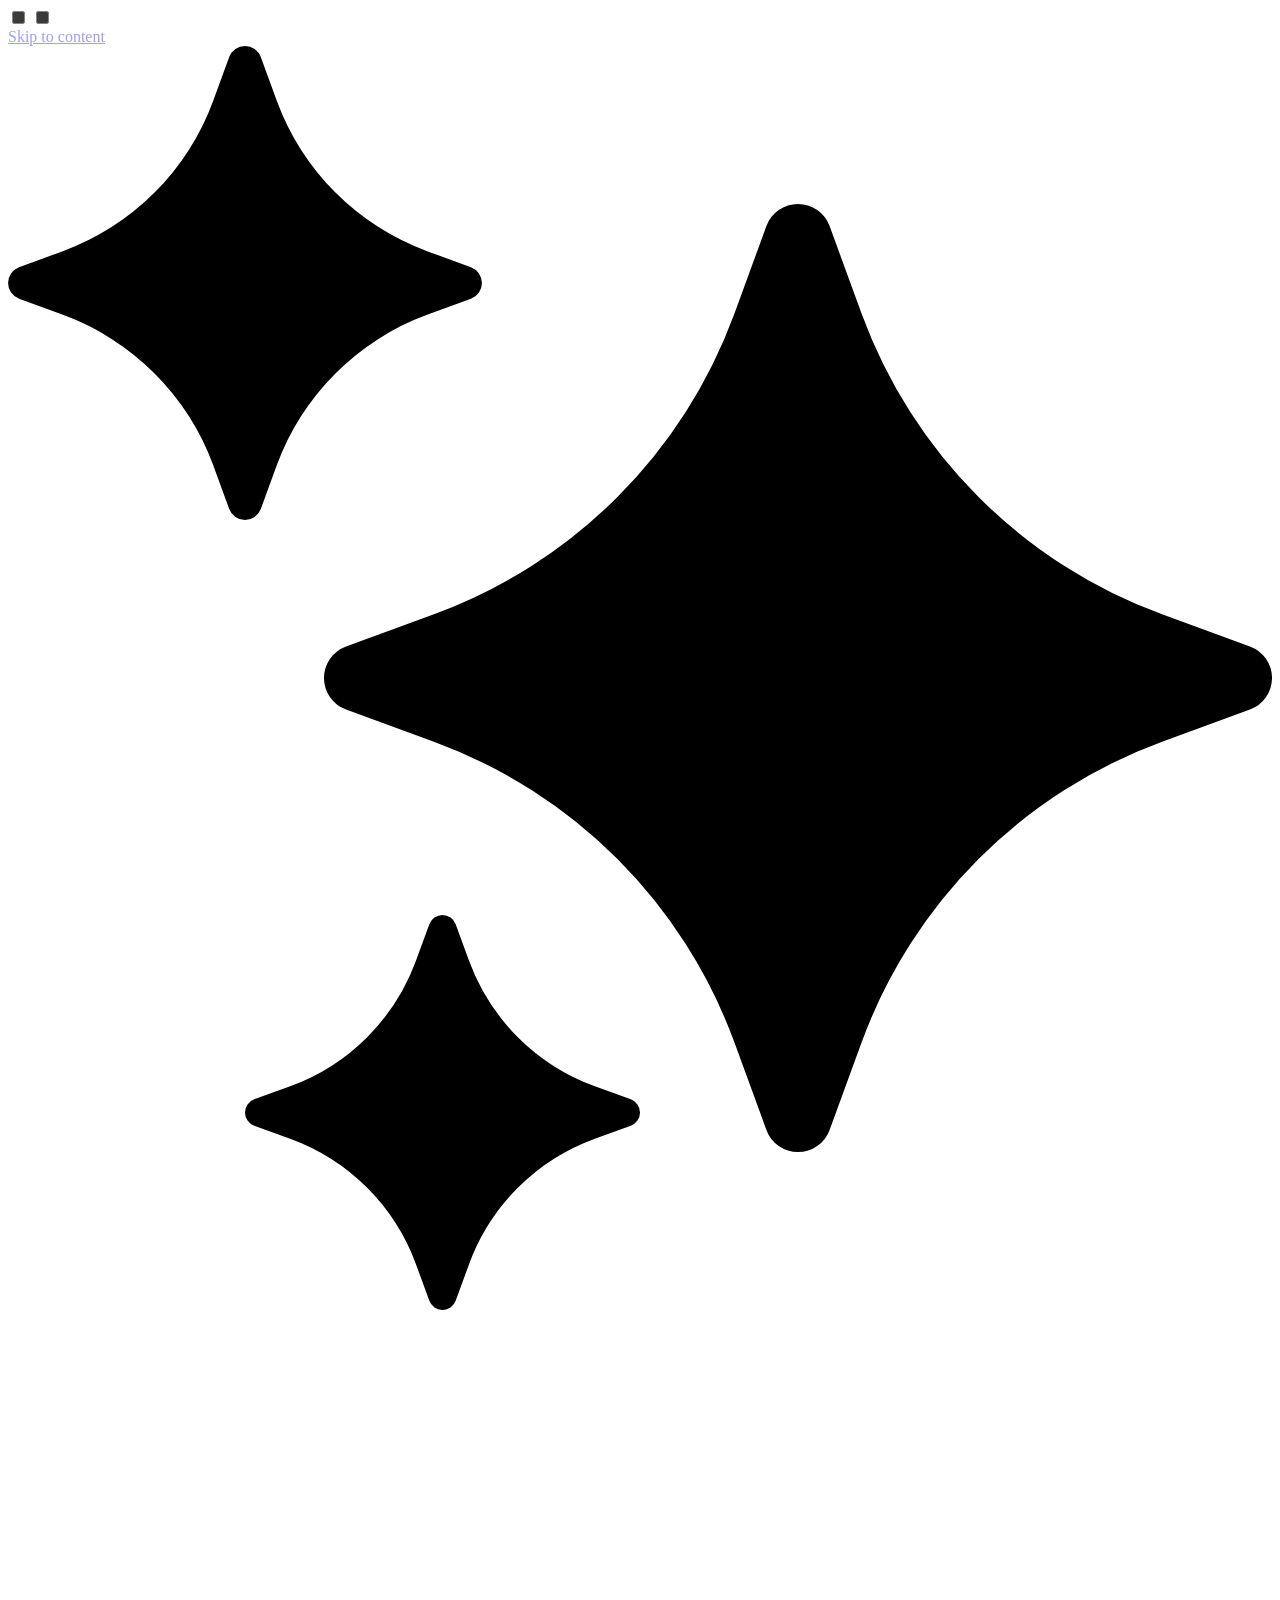
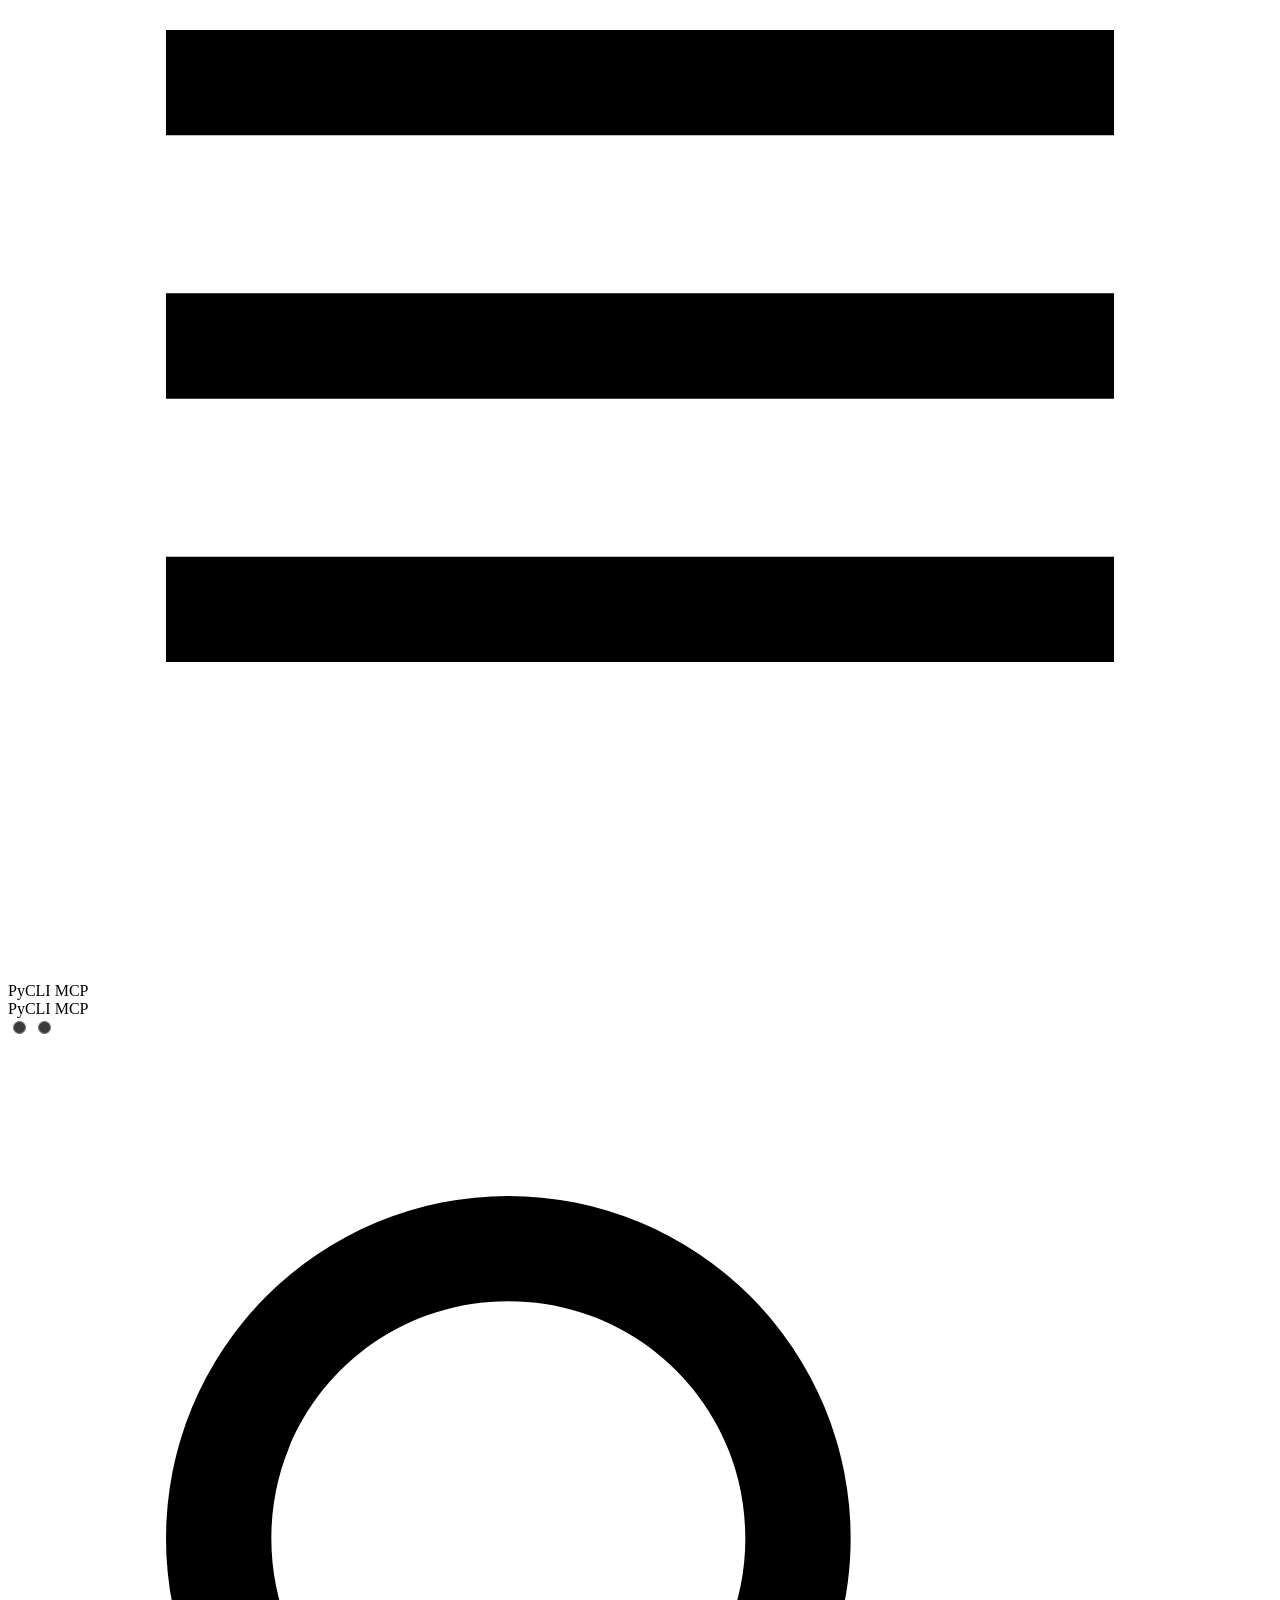
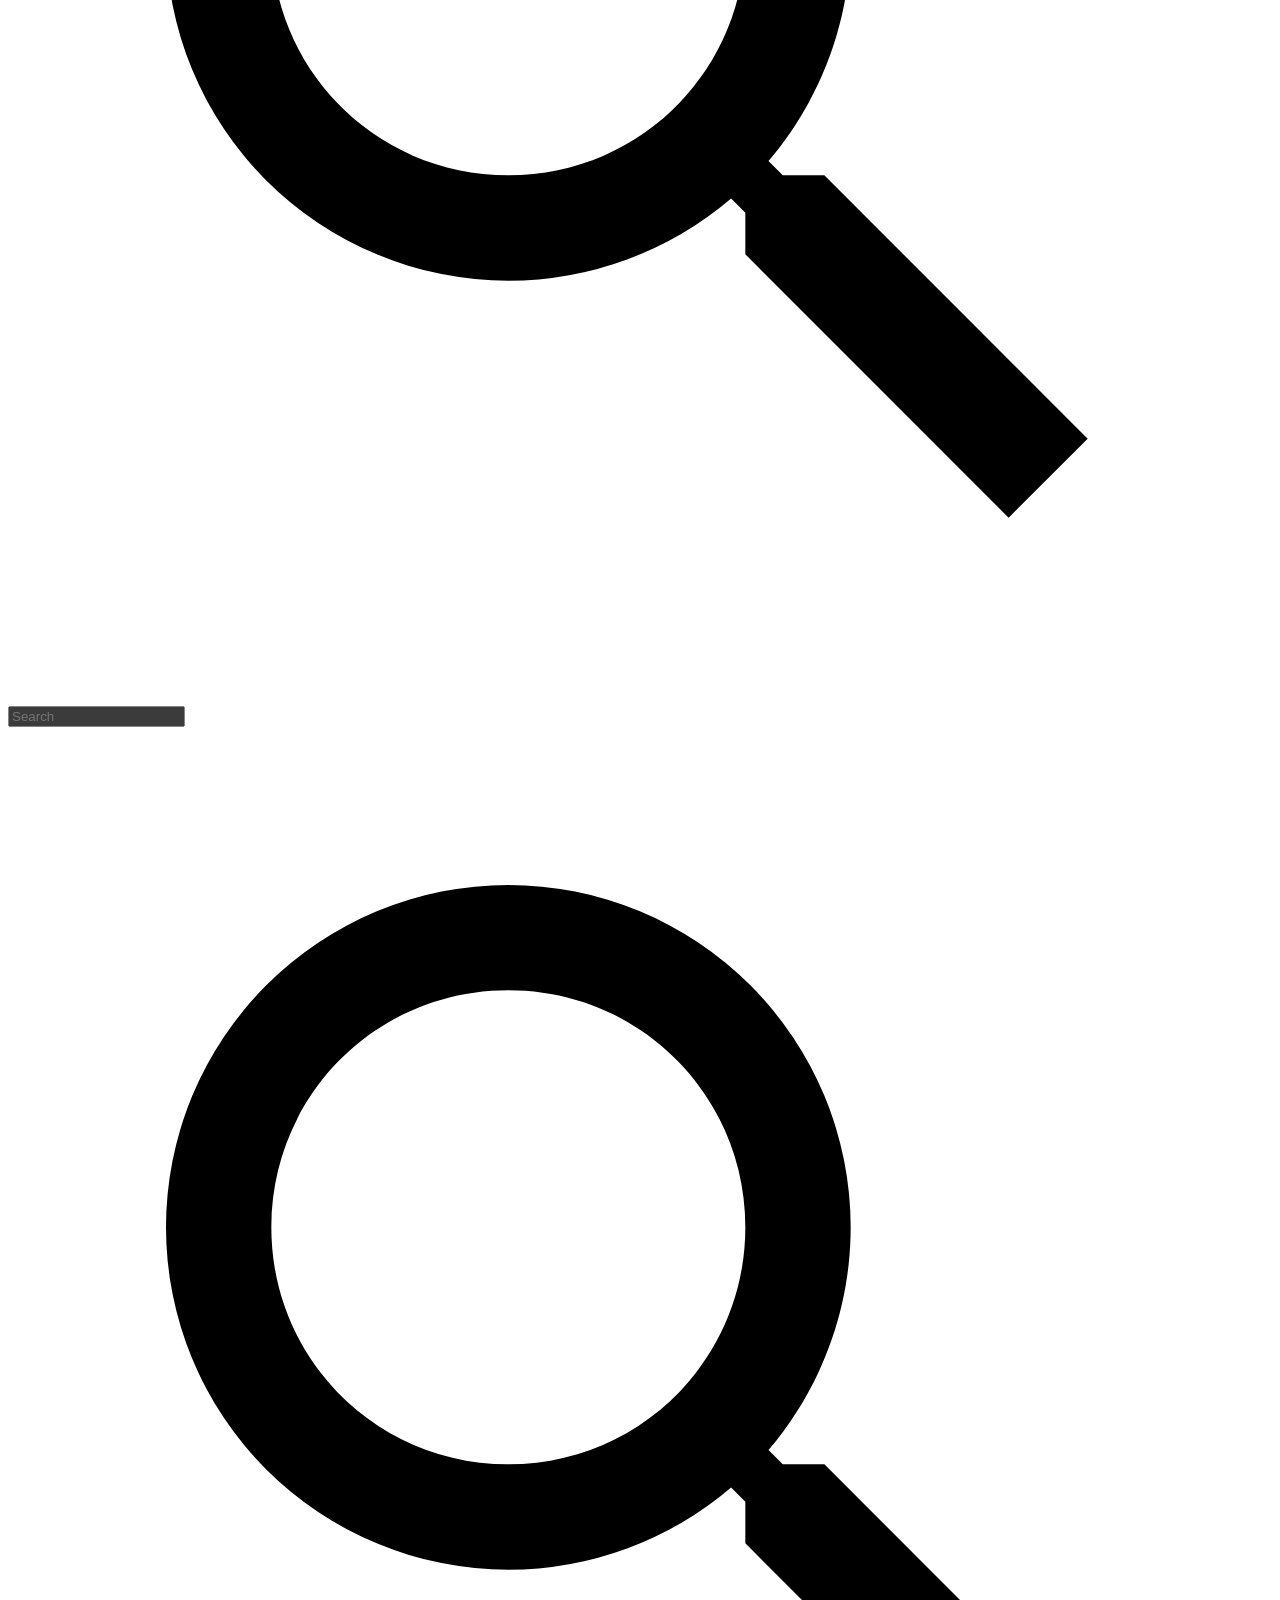
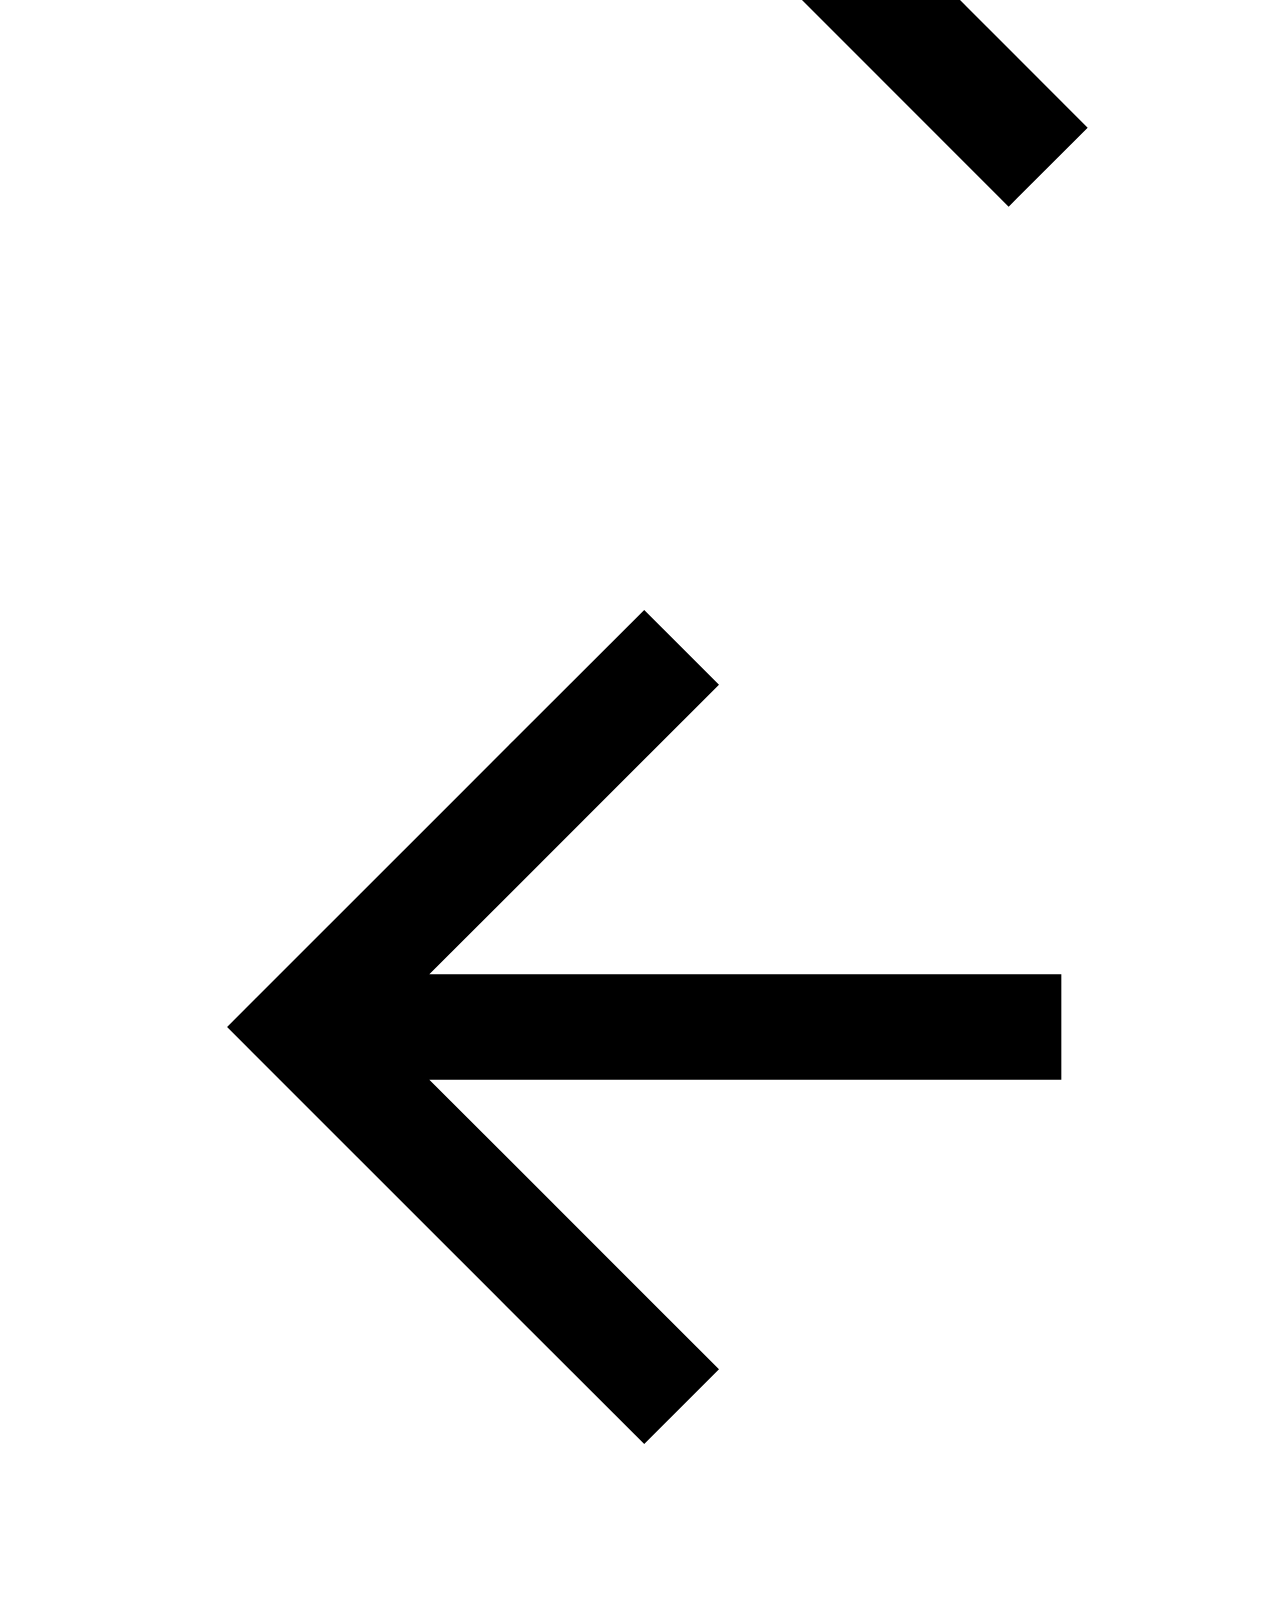
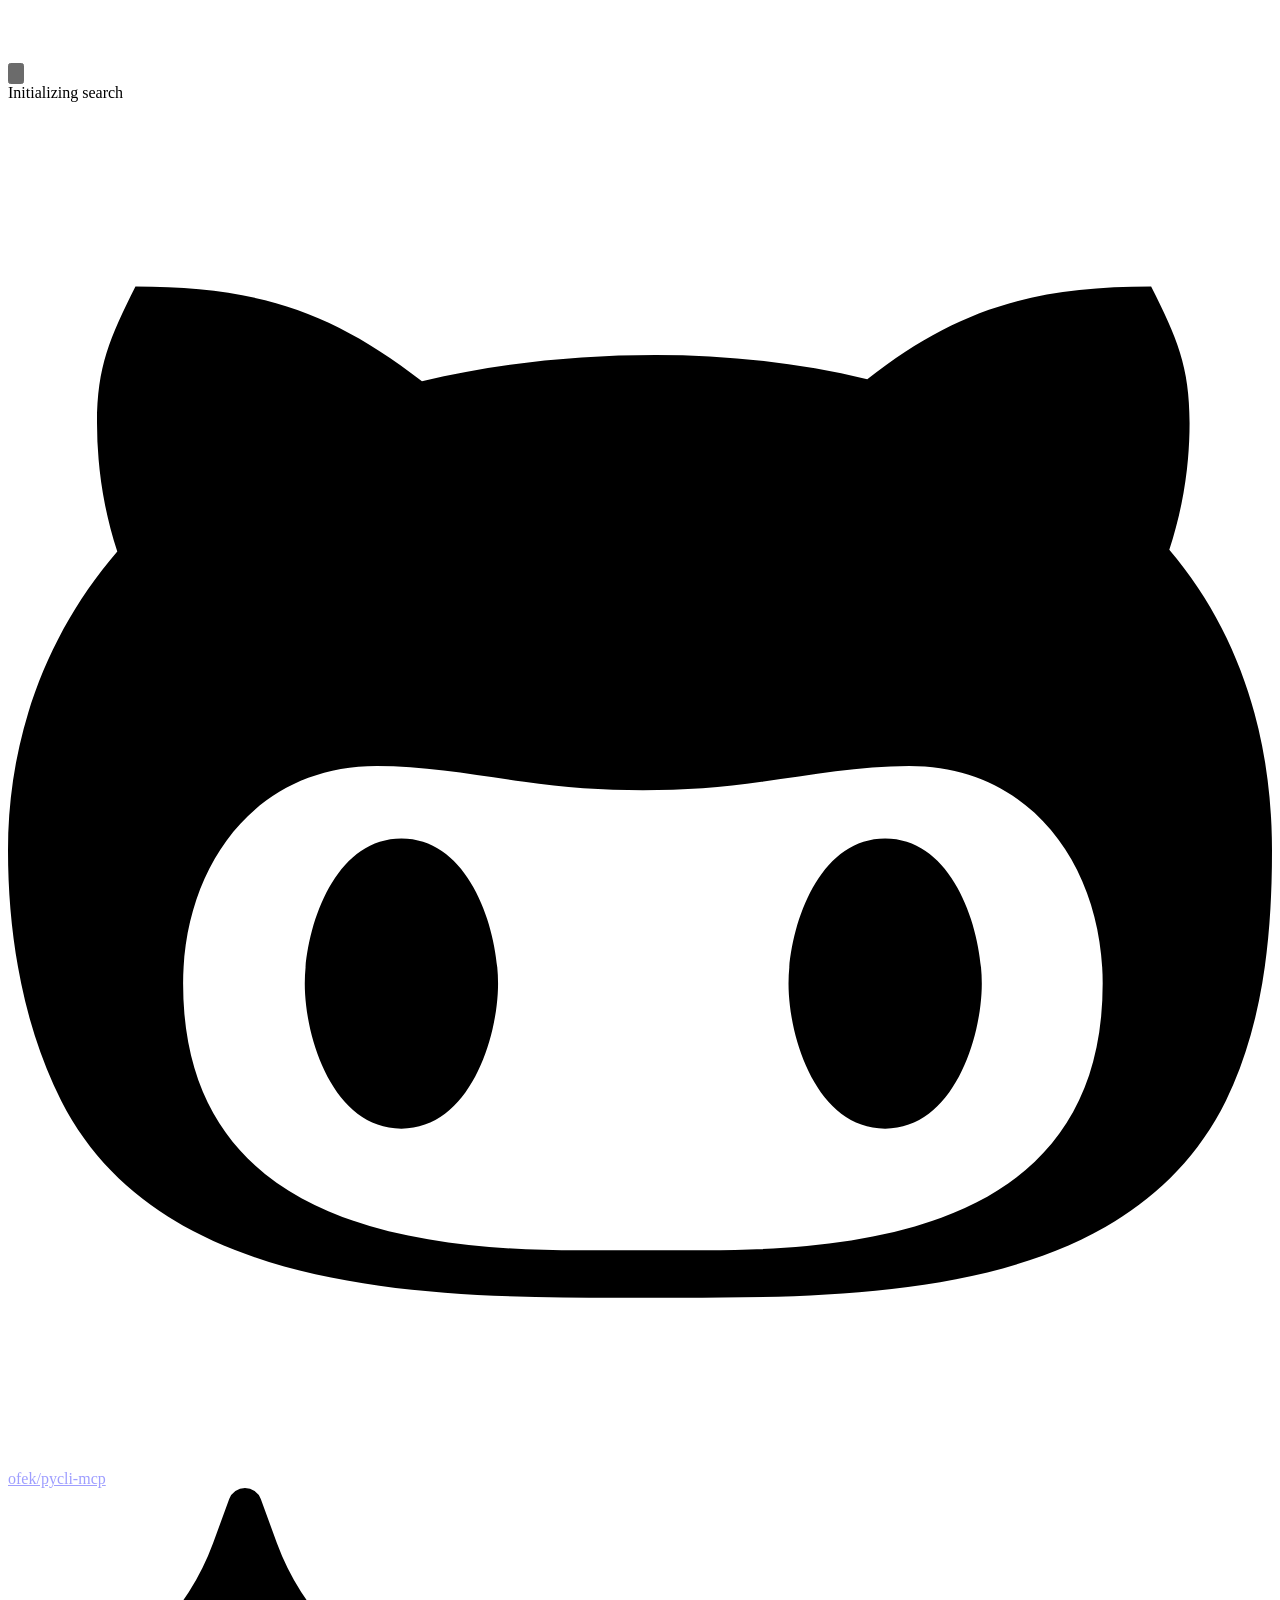
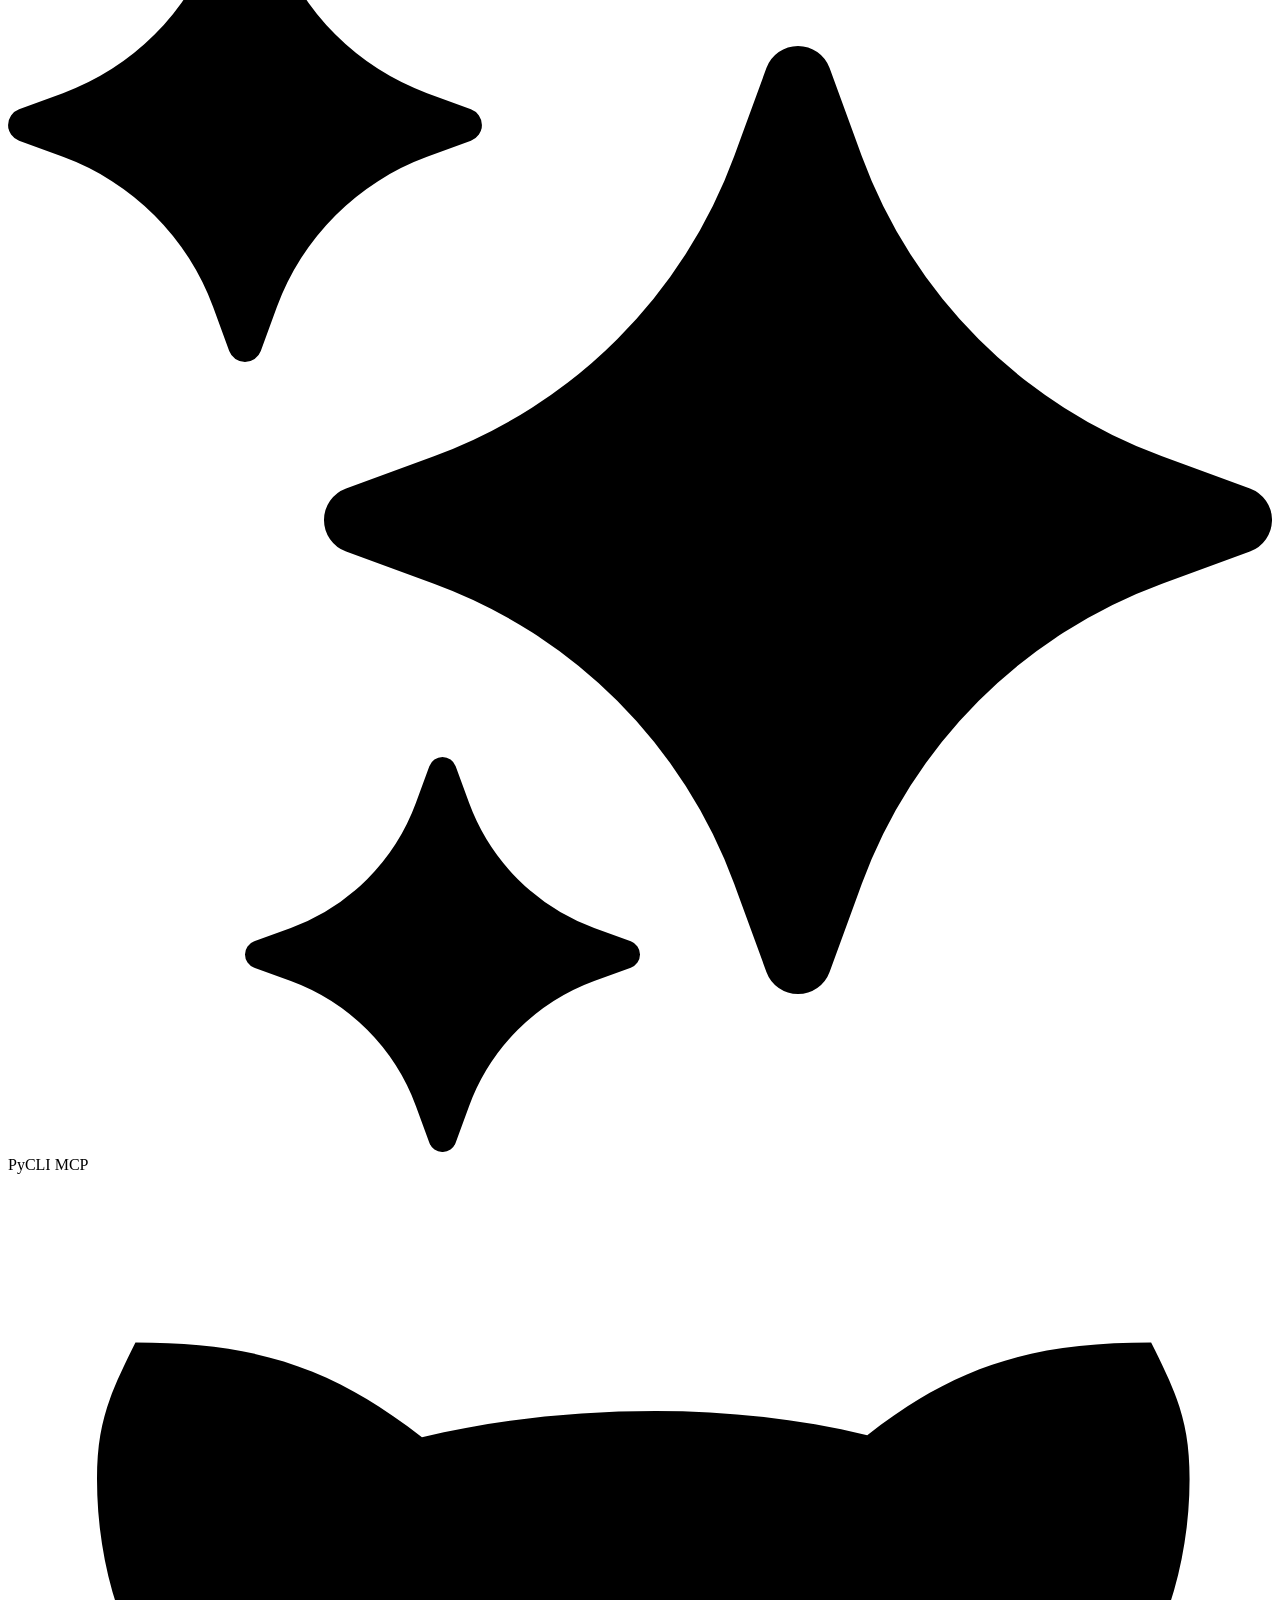
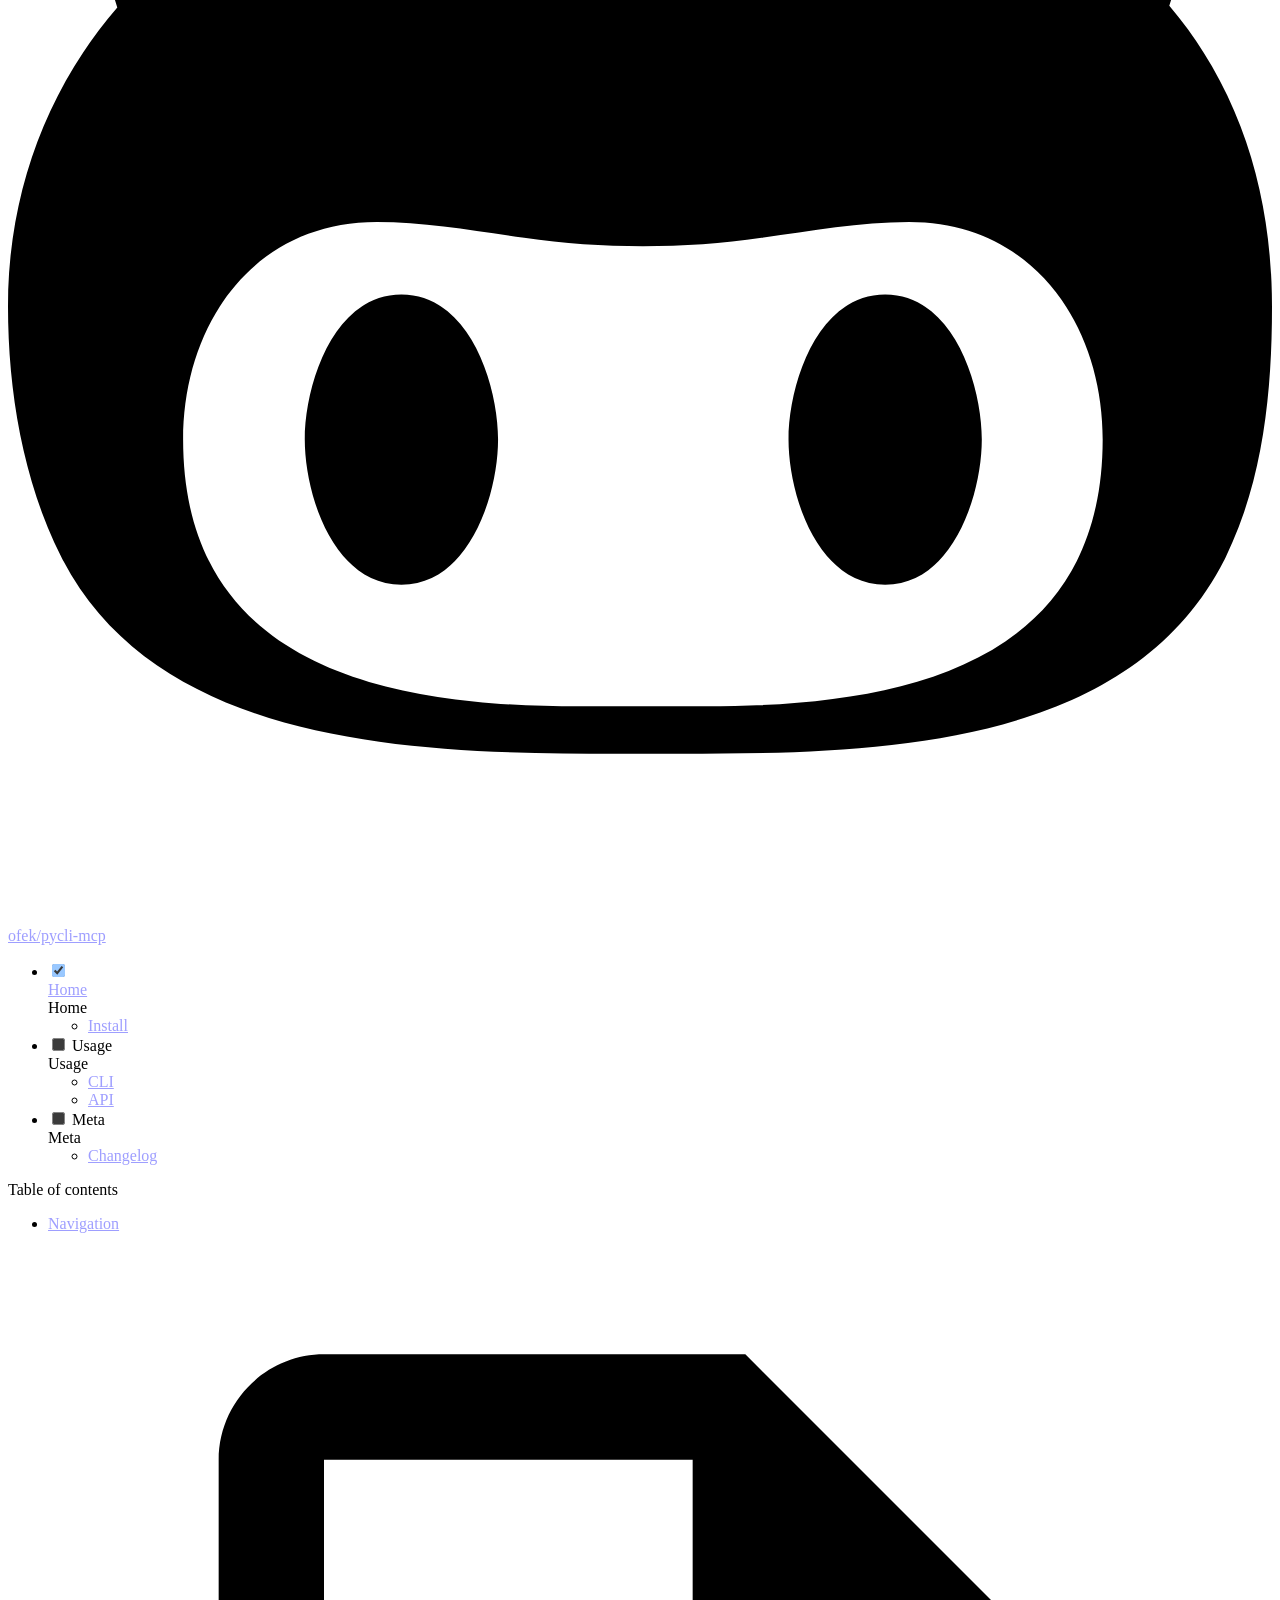
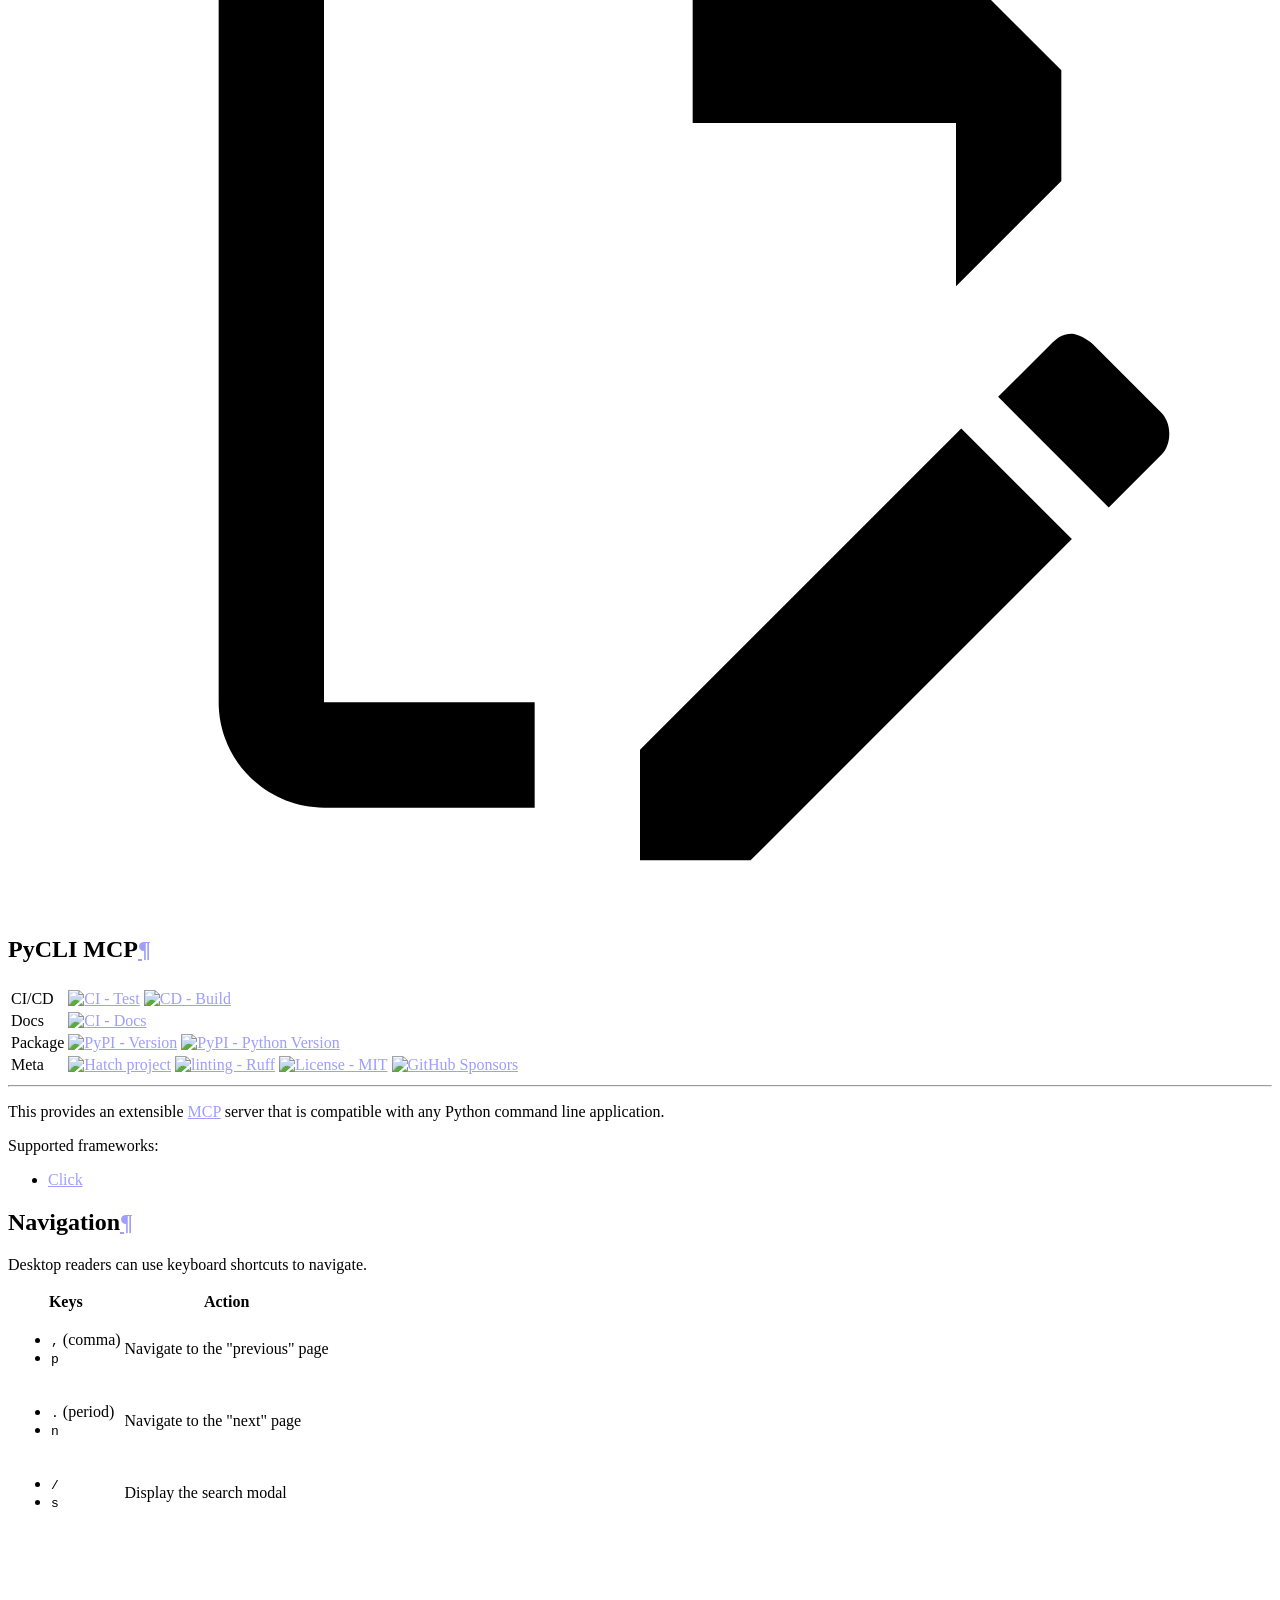
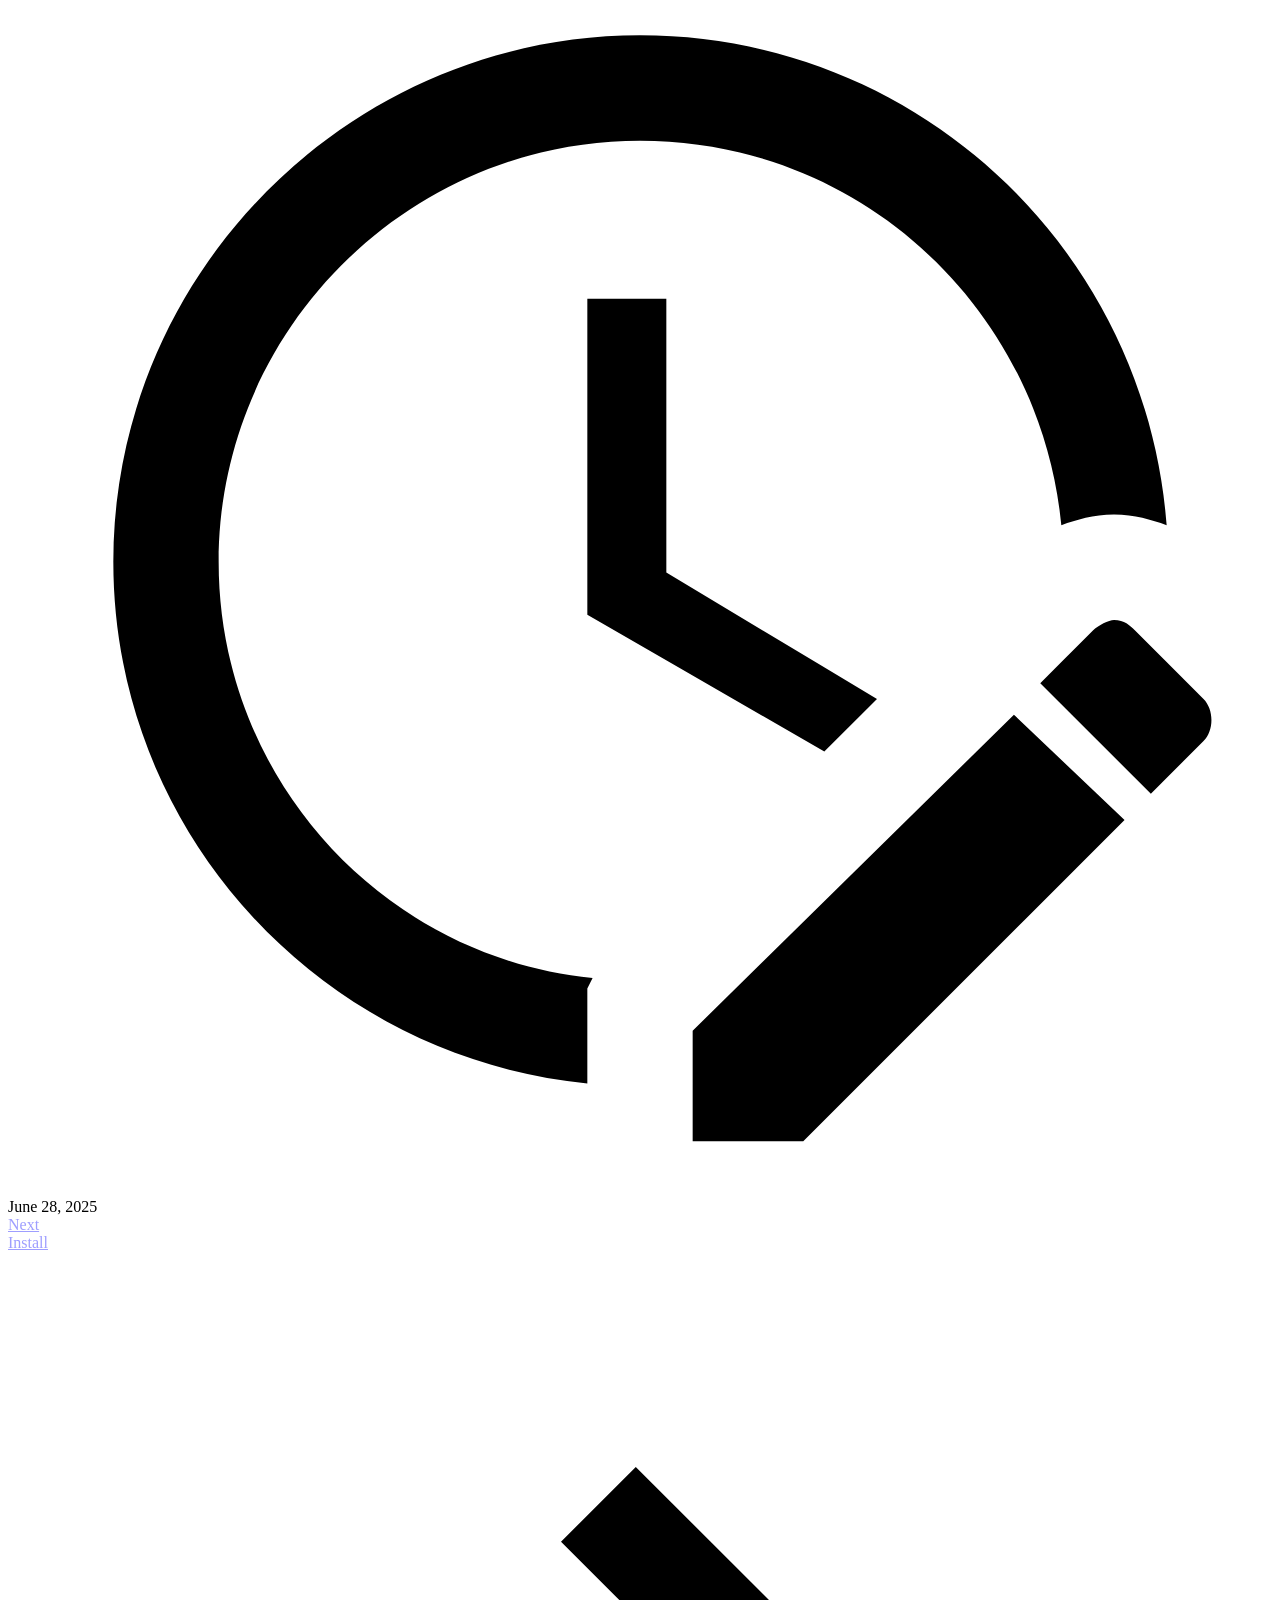
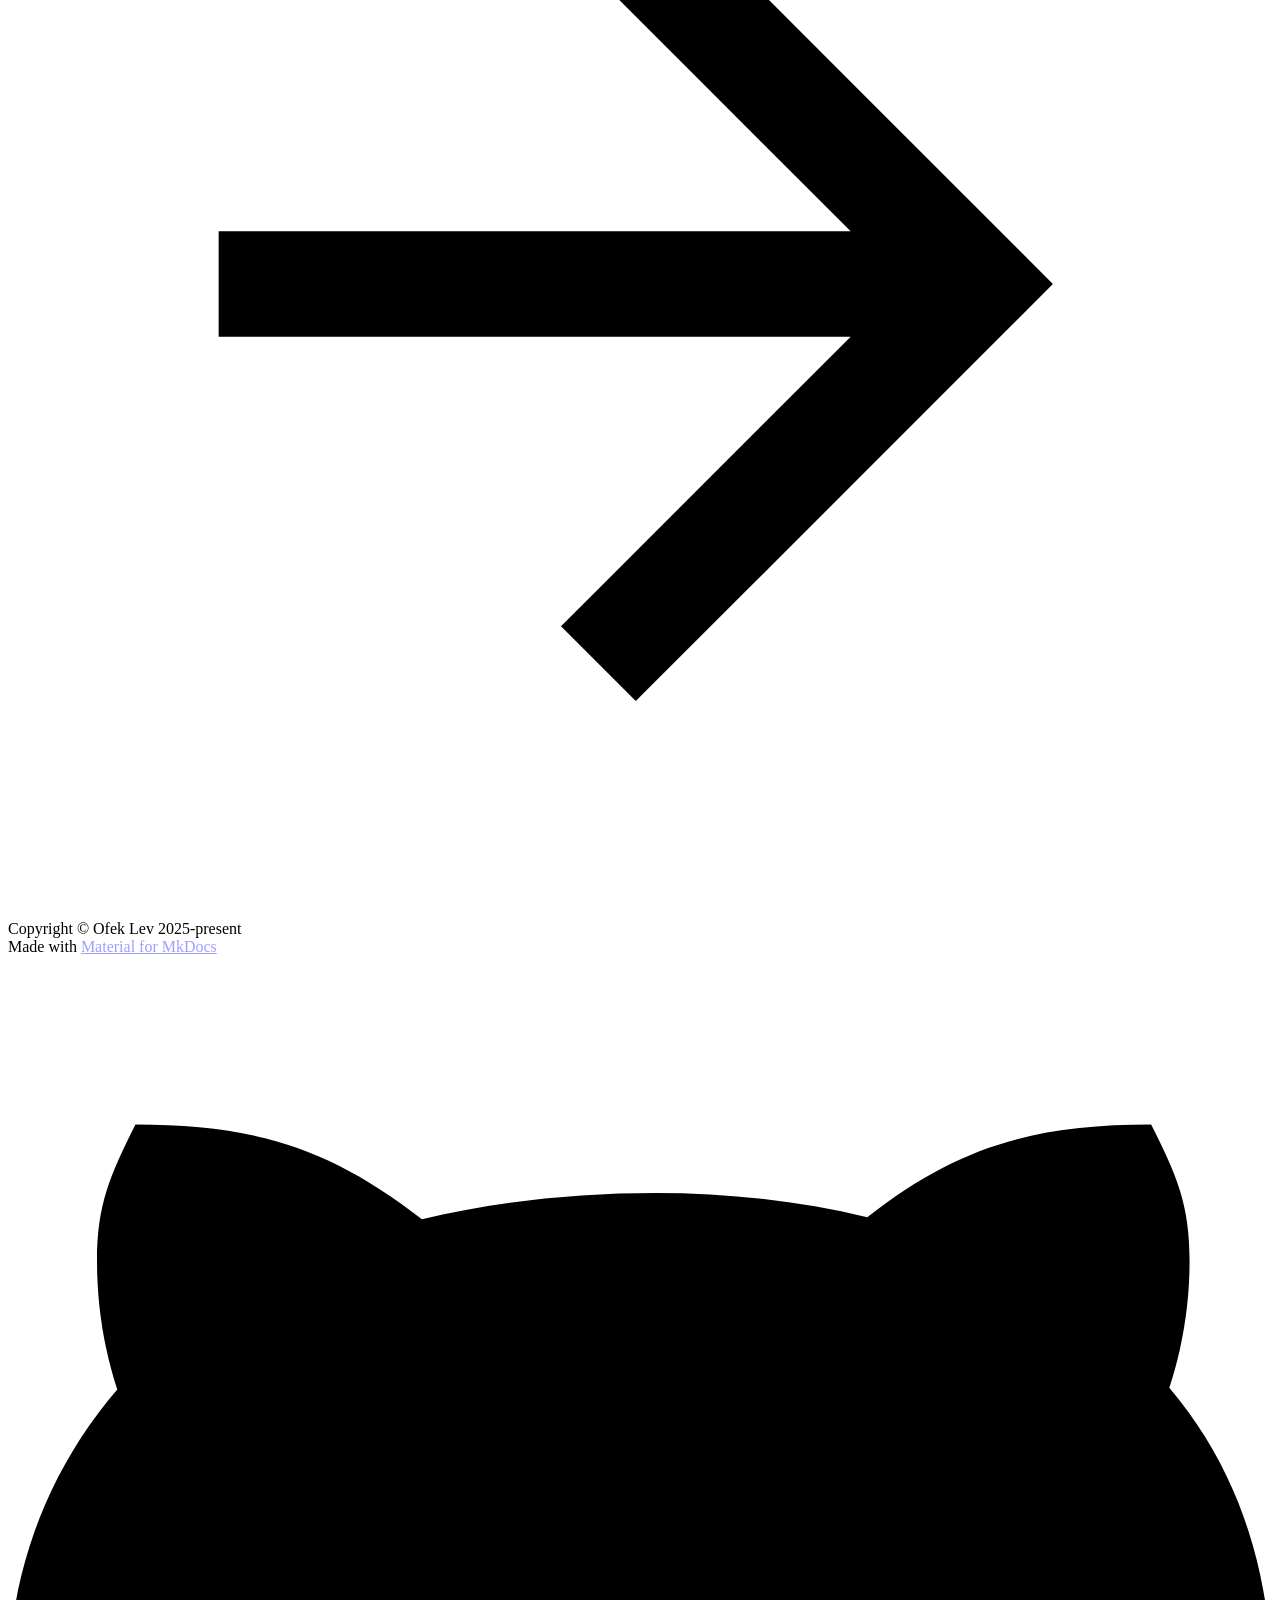
==== commit 3953d0d9: "Rename, expand scope (#9) b1c750b8980a128b32754fb7d19b782cb1540bd0" ====
--- a/index.html
+++ b/index.html
@@ -1,4 +1,4 @@
-<!doctype html><html lang=en class=no-js> <head><meta charset=utf-8><meta name=viewport content="width=device-width,initial-scale=1"><meta name=description content="MCP server for any Click command line tool"><meta name=author content="Ofek Lev"><link href=https://ofek.dev/click-mcp-server/ rel=canonical><link href=install/ rel=next><link rel=icon href=assets/images/favicon.ico><meta name=generator content="mkdocs-1.6.1, mkdocs-material-9.6.14"><title>Click MCP Server - Click MCP Server</title><link rel=stylesheet href=assets/stylesheets/main.342714a4.min.css><link rel=stylesheet href=assets/stylesheets/palette.06af60db.min.css><link rel=preconnect href=https://fonts.gstatic.com crossorigin><link rel=stylesheet href="https://fonts.googleapis.com/css?family=Roboto:300,300i,400,400i,700,700i%7CRoboto+Mono:400,400i,700,700i&display=fallback"><style>:root{--md-text-font:"Roboto";--md-code-font:"Roboto Mono"}</style><link rel=stylesheet href=assets/_mkdocstrings.css><link rel=stylesheet href=assets/css/custom.css><link rel=stylesheet href=https://cdn.jsdelivr.net/npm/firacode@6.2.0/distr/fira_code.css><script>__md_scope=new URL(".",location),__md_hash=e=>[...e].reduce(((e,_)=>(e<<5)-e+_.charCodeAt(0)),0),__md_get=(e,_=localStorage,t=__md_scope)=>JSON.parse(_.getItem(t.pathname+"."+e)),__md_set=(e,_,t=localStorage,a=__md_scope)=>{try{t.setItem(a.pathname+"."+e,JSON.stringify(_))}catch(e){}}</script><link href=assets/stylesheets/glightbox.min.css rel=stylesheet><style>
+<!doctype html><html lang=en class=no-js> <head><meta charset=utf-8><meta name=viewport content="width=device-width,initial-scale=1"><meta name=description content="MCP server for any Python command line application"><meta name=author content="Ofek Lev"><link href=https://ofek.dev/pycli-mcp/ rel=canonical><link href=install/ rel=next><link rel=icon href=assets/images/favicon.ico><meta name=generator content="mkdocs-1.6.1, mkdocs-material-9.6.14"><title>PyCLI MCP - PyCLI MCP</title><link rel=stylesheet href=assets/stylesheets/main.342714a4.min.css><link rel=stylesheet href=assets/stylesheets/palette.06af60db.min.css><link rel=preconnect href=https://fonts.gstatic.com crossorigin><link rel=stylesheet href="https://fonts.googleapis.com/css?family=Roboto:300,300i,400,400i,700,700i%7CRoboto+Mono:400,400i,700,700i&display=fallback"><style>:root{--md-text-font:"Roboto";--md-code-font:"Roboto Mono"}</style><link rel=stylesheet href=assets/_mkdocstrings.css><link rel=stylesheet href=assets/css/custom.css><link rel=stylesheet href=https://cdn.jsdelivr.net/npm/firacode@6.2.0/distr/fira_code.css><script>__md_scope=new URL(".",location),__md_hash=e=>[...e].reduce(((e,_)=>(e<<5)-e+_.charCodeAt(0)),0),__md_get=(e,_=localStorage,t=__md_scope)=>JSON.parse(_.getItem(t.pathname+"."+e)),__md_set=(e,_,t=localStorage,a=__md_scope)=>{try{t.setItem(a.pathname+"."+e,JSON.stringify(_))}catch(e){}}</script><link href=assets/stylesheets/glightbox.min.css rel=stylesheet><style>
     html.glightbox-open { overflow: initial; height: 100%; }
     .gslide-title { margin-top: 0px; user-select: text; }
     .gslide-desc { color: #666; user-select: text; }
@@ -7,6 +7,6 @@
     .gdesc-inner { font-size: 0.75rem; }
     body[data-md-color-scheme="slate"] .gdesc-inner { background: var(--md-default-bg-color);}
     body[data-md-color-scheme="slate"] .gslide-title { color: var(--md-default-fg-color);}
-    body[data-md-color-scheme="slate"] .gslide-desc { color: var(--md-default-fg-color);}</style><script src=assets/javascripts/glightbox.min.js></script></head> <body dir=ltr data-md-color-scheme=slate data-md-color-primary=white data-md-color-accent=indigo> <input class=md-toggle data-md-toggle=drawer type=checkbox id=__drawer autocomplete=off> <input class=md-toggle data-md-toggle=search type=checkbox id=__search autocomplete=off> <label class=md-overlay for=__drawer></label> <div data-md-component=skip> <a href=#click-mcp-server class=md-skip> Skip to content </a> </div> <div data-md-component=announce> </div> <header class="md-header md-header--shadow" data-md-component=header> <nav class="md-header__inner md-grid" aria-label=Header> <a href=. title="Click MCP Server" class="md-header__button md-logo" aria-label="Click MCP Server" data-md-component=logo> <svg xmlns=http://www.w3.org/2000/svg viewbox="0 0 24 24"><path d="M14.4 3.419a.639.639 0 0 1 1.2 0l.61 1.668a9.59 9.59 0 0 0 5.703 5.703l1.668.61a.639.639 0 0 1 0 1.2l-1.668.61a9.59 9.59 0 0 0-5.703 5.703l-.61 1.668a.639.639 0 0 1-1.2 0l-.61-1.668a9.59 9.59 0 0 0-5.703-5.703l-1.668-.61a.639.639 0 0 1 0-1.2l1.668-.61a9.59 9.59 0 0 0 5.703-5.703zM8 16.675a.266.266 0 0 1 .5 0l.254.694a4 4 0 0 0 2.376 2.377l.695.254a.266.266 0 0 1 0 .5l-.695.254a4 4 0 0 0-2.376 2.377l-.254.694a.266.266 0 0 1-.5 0l-.254-.694a4 4 0 0 0-2.376-2.377l-.695-.254a.266.266 0 0 1 0-.5l.695-.254a4 4 0 0 0 2.376-2.377zM4.2.21a.32.32 0 0 1 .6 0l.305.833a4.8 4.8 0 0 0 2.852 2.852l.833.305a.32.32 0 0 1 0 .6l-.833.305a4.8 4.8 0 0 0-2.852 2.852L4.8 8.79a.32.32 0 0 1-.6 0l-.305-.833a4.8 4.8 0 0 0-2.852-2.852L.21 4.8a.32.32 0 0 1 0-.6l.833-.305a4.8 4.8 0 0 0 2.852-2.852z"/></svg> </a> <label class="md-header__button md-icon" for=__drawer> <svg xmlns=http://www.w3.org/2000/svg viewbox="0 0 24 24"><path d="M3 6h18v2H3zm0 5h18v2H3zm0 5h18v2H3z"/></svg> </label> <div class=md-header__title data-md-component=header-title> <div class=md-header__ellipsis> <div class=md-header__topic> <span class=md-ellipsis> Click MCP Server </span> </div> <div class=md-header__topic data-md-component=header-topic> <span class=md-ellipsis> Click MCP Server </span> </div> </div> </div> <form class=md-header__option data-md-component=palette> <input class=md-option data-md-color-media="(prefers-color-scheme: dark)" data-md-color-scheme=slate data-md-color-primary=white data-md-color-accent=indigo aria-label="Switch to light mode" type=radio name=__palette id=__palette_0> <label class="md-header__button md-icon" title="Switch to light mode" for=__palette_1 hidden> <svg xmlns=http://www.w3.org/2000/svg viewbox="0 0 24 24"><path d="M12 2a7 7 0 0 0-7 7c0 2.38 1.19 4.47 3 5.74V17a1 1 0 0 0 1 1h6a1 1 0 0 0 1-1v-2.26c1.81-1.27 3-3.36 3-5.74a7 7 0 0 0-7-7M9 21a1 1 0 0 0 1 1h4a1 1 0 0 0 1-1v-1H9z"/></svg> </label> <input class=md-option data-md-color-media="(prefers-color-scheme: light)" data-md-color-scheme=default data-md-color-primary=black data-md-color-accent=indigo aria-label="Switch to dark mode" type=radio name=__palette id=__palette_1> <label class="md-header__button md-icon" title="Switch to dark mode" for=__palette_0 hidden> <svg xmlns=http://www.w3.org/2000/svg viewbox="0 0 24 24"><path d="M12 2a7 7 0 0 1 7 7c0 2.38-1.19 4.47-3 5.74V17a1 1 0 0 1-1 1H9a1 1 0 0 1-1-1v-2.26C6.19 13.47 5 11.38 5 9a7 7 0 0 1 7-7M9 21v-1h6v1a1 1 0 0 1-1 1h-4a1 1 0 0 1-1-1m3-17a5 5 0 0 0-5 5c0 2.05 1.23 3.81 3 4.58V16h4v-2.42c1.77-.77 3-2.53 3-4.58a5 5 0 0 0-5-5"/></svg> </label> </form> <script>var palette=__md_get("__palette");if(palette&&palette.color){if("(prefers-color-scheme)"===palette.color.media){var media=matchMedia("(prefers-color-scheme: light)"),input=document.querySelector(media.matches?"[data-md-color-media='(prefers-color-scheme: light)']":"[data-md-color-media='(prefers-color-scheme: dark)']");palette.color.media=input.getAttribute("data-md-color-media"),palette.color.scheme=input.getAttribute("data-md-color-scheme"),palette.color.primary=input.getAttribute("data-md-color-primary"),palette.color.accent=input.getAttribute("data-md-color-accent")}for(var[key,value]of Object.entries(palette.color))document.body.setAttribute("data-md-color-"+key,value)}</script> <label class="md-header__button md-icon" for=__search> <svg xmlns=http://www.w3.org/2000/svg viewbox="0 0 24 24"><path d="M9.5 3A6.5 6.5 0 0 1 16 9.5c0 1.61-.59 3.09-1.56 4.23l.27.27h.79l5 5-1.5 1.5-5-5v-.79l-.27-.27A6.52 6.52 0 0 1 9.5 16 6.5 6.5 0 0 1 3 9.5 6.5 6.5 0 0 1 9.5 3m0 2C7 5 5 7 5 9.5S7 14 9.5 14 14 12 14 9.5 12 5 9.5 5"/></svg> </label> <div class=md-search data-md-component=search role=dialog> <label class=md-search__overlay for=__search></label> <div class=md-search__inner role=search> <form class=md-search__form name=search> <input type=text class=md-search__input name=query aria-label=Search placeholder=Search autocapitalize=off autocorrect=off autocomplete=off spellcheck=false data-md-component=search-query required> <label class="md-search__icon md-icon" for=__search> <svg xmlns=http://www.w3.org/2000/svg viewbox="0 0 24 24"><path d="M9.5 3A6.5 6.5 0 0 1 16 9.5c0 1.61-.59 3.09-1.56 4.23l.27.27h.79l5 5-1.5 1.5-5-5v-.79l-.27-.27A6.52 6.52 0 0 1 9.5 16 6.5 6.5 0 0 1 3 9.5 6.5 6.5 0 0 1 9.5 3m0 2C7 5 5 7 5 9.5S7 14 9.5 14 14 12 14 9.5 12 5 9.5 5"/></svg> <svg xmlns=http://www.w3.org/2000/svg viewbox="0 0 24 24"><path d="M20 11v2H8l5.5 5.5-1.42 1.42L4.16 12l7.92-7.92L13.5 5.5 8 11z"/></svg> </label> <nav class=md-search__options aria-label=Search> <button type=reset class="md-search__icon md-icon" title=Clear aria-label=Clear tabindex=-1> <svg xmlns=http://www.w3.org/2000/svg viewbox="0 0 24 24"><path d="M19 6.41 17.59 5 12 10.59 6.41 5 5 6.41 10.59 12 5 17.59 6.41 19 12 13.41 17.59 19 19 17.59 13.41 12z"/></svg> </button> </nav> </form> <div class=md-search__output> <div class=md-search__scrollwrap tabindex=0 data-md-scrollfix> <div class=md-search-result data-md-component=search-result> <div class=md-search-result__meta> Initializing search </div> <ol class=md-search-result__list role=presentation></ol> </div> </div> </div> </div> </div> <div class=md-header__source> <a href=https://github.com/ofek/click-mcp-server title="Go to repository" class=md-source data-md-component=source> <div class="md-source__icon md-icon"> <svg xmlns=http://www.w3.org/2000/svg viewbox="0 0 480 512"><!-- Font Awesome Free 6.7.2 by @fontawesome - https://fontawesome.com License - https://fontawesome.com/license/free (Icons: CC BY 4.0, Fonts: SIL OFL 1.1, Code: MIT License) Copyright 2024 Fonticons, Inc.--><path d="M186.1 328.7c0 20.9-10.9 55.1-36.7 55.1s-36.7-34.2-36.7-55.1 10.9-55.1 36.7-55.1 36.7 34.2 36.7 55.1M480 278.2c0 31.9-3.2 65.7-17.5 95-37.9 76.6-142.1 74.8-216.7 74.8-75.8 0-186.2 2.7-225.6-74.8-14.6-29-20.2-63.1-20.2-95 0-41.9 13.9-81.5 41.5-113.6-5.2-15.8-7.7-32.4-7.7-48.8 0-21.5 4.9-32.3 14.6-51.8 45.3 0 74.3 9 108.8 36 29-6.9 58.8-10 88.7-10 27 0 54.2 2.9 80.4 9.2 34-26.7 63-35.2 107.8-35.2 9.8 19.5 14.6 30.3 14.6 51.8 0 16.4-2.6 32.7-7.7 48.2 27.5 32.4 39 72.3 39 114.2m-64.3 50.5c0-43.9-26.7-82.6-73.5-82.6-18.9 0-37 3.4-56 6-14.9 2.3-29.8 3.2-45.1 3.2-15.2 0-30.1-.9-45.1-3.2-18.7-2.6-37-6-56-6-46.8 0-73.5 38.7-73.5 82.6 0 87.8 80.4 101.3 150.4 101.3h48.2c70.3 0 150.6-13.4 150.6-101.3m-82.6-55.1c-25.8 0-36.7 34.2-36.7 55.1s10.9 55.1 36.7 55.1 36.7-34.2 36.7-55.1-10.9-55.1-36.7-55.1"/></svg> </div> <div class=md-source__repository> ofek/click-mcp-server </div> </a> </div> </nav> </header> <div class=md-container data-md-component=container> <main class=md-main data-md-component=main> <div class="md-main__inner md-grid"> <div class="md-sidebar md-sidebar--primary" data-md-component=sidebar data-md-type=navigation> <div class=md-sidebar__scrollwrap> <div class=md-sidebar__inner> <nav class="md-nav md-nav--primary" aria-label=Navigation data-md-level=0> <label class=md-nav__title for=__drawer> <a href=. title="Click MCP Server" class="md-nav__button md-logo" aria-label="Click MCP Server" data-md-component=logo> <svg xmlns=http://www.w3.org/2000/svg viewbox="0 0 24 24"><path d="M14.4 3.419a.639.639 0 0 1 1.2 0l.61 1.668a9.59 9.59 0 0 0 5.703 5.703l1.668.61a.639.639 0 0 1 0 1.2l-1.668.61a9.59 9.59 0 0 0-5.703 5.703l-.61 1.668a.639.639 0 0 1-1.2 0l-.61-1.668a9.59 9.59 0 0 0-5.703-5.703l-1.668-.61a.639.639 0 0 1 0-1.2l1.668-.61a9.59 9.59 0 0 0 5.703-5.703zM8 16.675a.266.266 0 0 1 .5 0l.254.694a4 4 0 0 0 2.376 2.377l.695.254a.266.266 0 0 1 0 .5l-.695.254a4 4 0 0 0-2.376 2.377l-.254.694a.266.266 0 0 1-.5 0l-.254-.694a4 4 0 0 0-2.376-2.377l-.695-.254a.266.266 0 0 1 0-.5l.695-.254a4 4 0 0 0 2.376-2.377zM4.2.21a.32.32 0 0 1 .6 0l.305.833a4.8 4.8 0 0 0 2.852 2.852l.833.305a.32.32 0 0 1 0 .6l-.833.305a4.8 4.8 0 0 0-2.852 2.852L4.8 8.79a.32.32 0 0 1-.6 0l-.305-.833a4.8 4.8 0 0 0-2.852-2.852L.21 4.8a.32.32 0 0 1 0-.6l.833-.305a4.8 4.8 0 0 0 2.852-2.852z"/></svg> </a> Click MCP Server </label> <div class=md-nav__source> <a href=https://github.com/ofek/click-mcp-server title="Go to repository" class=md-source data-md-component=source> <div class="md-source__icon md-icon"> <svg xmlns=http://www.w3.org/2000/svg viewbox="0 0 480 512"><!-- Font Awesome Free 6.7.2 by @fontawesome - https://fontawesome.com License - https://fontawesome.com/license/free (Icons: CC BY 4.0, Fonts: SIL OFL 1.1, Code: MIT License) Copyright 2024 Fonticons, Inc.--><path d="M186.1 328.7c0 20.9-10.9 55.1-36.7 55.1s-36.7-34.2-36.7-55.1 10.9-55.1 36.7-55.1 36.7 34.2 36.7 55.1M480 278.2c0 31.9-3.2 65.7-17.5 95-37.9 76.6-142.1 74.8-216.7 74.8-75.8 0-186.2 2.7-225.6-74.8-14.6-29-20.2-63.1-20.2-95 0-41.9 13.9-81.5 41.5-113.6-5.2-15.8-7.7-32.4-7.7-48.8 0-21.5 4.9-32.3 14.6-51.8 45.3 0 74.3 9 108.8 36 29-6.9 58.8-10 88.7-10 27 0 54.2 2.9 80.4 9.2 34-26.7 63-35.2 107.8-35.2 9.8 19.5 14.6 30.3 14.6 51.8 0 16.4-2.6 32.7-7.7 48.2 27.5 32.4 39 72.3 39 114.2m-64.3 50.5c0-43.9-26.7-82.6-73.5-82.6-18.9 0-37 3.4-56 6-14.9 2.3-29.8 3.2-45.1 3.2-15.2 0-30.1-.9-45.1-3.2-18.7-2.6-37-6-56-6-46.8 0-73.5 38.7-73.5 82.6 0 87.8 80.4 101.3 150.4 101.3h48.2c70.3 0 150.6-13.4 150.6-101.3m-82.6-55.1c-25.8 0-36.7 34.2-36.7 55.1s10.9 55.1 36.7 55.1 36.7-34.2 36.7-55.1-10.9-55.1-36.7-55.1"/></svg> </div> <div class=md-source__repository> ofek/click-mcp-server </div> </a> </div> <ul class=md-nav__list data-md-scrollfix> <li class="md-nav__item md-nav__item--active md-nav__item--section md-nav__item--nested"> <input class="md-nav__toggle md-toggle " type=checkbox id=__nav_1 checked> <div class="md-nav__link md-nav__container"> <a href=. class="md-nav__link md-nav__link--active"> <span class=md-ellipsis> Home </span> </a> <label class="md-nav__link md-nav__link--active" for=__nav_1 id=__nav_1_label tabindex> <span class="md-nav__icon md-icon"></span> </label> </div> <nav class=md-nav data-md-level=1 aria-labelledby=__nav_1_label aria-expanded=true> <label class=md-nav__title for=__nav_1> <span class="md-nav__icon md-icon"></span> Home </label> <ul class=md-nav__list data-md-scrollfix> <li class=md-nav__item> <a href=install/ class=md-nav__link> <span class=md-ellipsis> Install </span> </a> </li> </ul> </nav> </li> <li class="md-nav__item md-nav__item--section md-nav__item--nested"> <input class="md-nav__toggle md-toggle md-toggle--indeterminate" type=checkbox id=__nav_2> <label class=md-nav__link for=__nav_2 id=__nav_2_label tabindex> <span class=md-ellipsis> Usage </span> <span class="md-nav__icon md-icon"></span> </label> <nav class=md-nav data-md-level=1 aria-labelledby=__nav_2_label aria-expanded=false> <label class=md-nav__title for=__nav_2> <span class="md-nav__icon md-icon"></span> Usage </label> <ul class=md-nav__list data-md-scrollfix> <li class=md-nav__item> <a href=cli/ class=md-nav__link> <span class=md-ellipsis> CLI </span> </a> </li> <li class=md-nav__item> <a href=api/ class=md-nav__link> <span class=md-ellipsis> API </span> </a> </li> </ul> </nav> </li> <li class="md-nav__item md-nav__item--section md-nav__item--nested"> <input class="md-nav__toggle md-toggle md-toggle--indeterminate" type=checkbox id=__nav_3> <label class=md-nav__link for=__nav_3 id=__nav_3_label tabindex> <span class=md-ellipsis> Meta </span> <span class="md-nav__icon md-icon"></span> </label> <nav class=md-nav data-md-level=1 aria-labelledby=__nav_3_label aria-expanded=false> <label class=md-nav__title for=__nav_3> <span class="md-nav__icon md-icon"></span> Meta </label> <ul class=md-nav__list data-md-scrollfix> <li class=md-nav__item> <a href=changelog/ class=md-nav__link> <span class=md-ellipsis> Changelog </span> </a> </li> </ul> </nav> </li> </ul> </nav> </div> </div> </div> <div class="md-sidebar md-sidebar--secondary" data-md-component=sidebar data-md-type=toc> <div class=md-sidebar__scrollwrap> <div class=md-sidebar__inner> <nav class="md-nav md-nav--secondary" aria-label="Table of contents"> <label class=md-nav__title for=__toc> <span class="md-nav__icon md-icon"></span> Table of contents </label> <ul class=md-nav__list data-md-component=toc data-md-scrollfix> <li class=md-nav__item> <a href=#navigation class=md-nav__link> <span class=md-ellipsis> Navigation </span> </a> </li> </ul> </nav> </div> </div> </div> <div class=md-content data-md-component=content> <article class="md-content__inner md-typeset"> <a href=https://github.com/ofek/click-mcp-server/blob/main/docs/index.md title="Edit this page" class="md-content__button md-icon"> <svg xmlns=http://www.w3.org/2000/svg viewbox="0 0 24 24"><path d="M10 20H6V4h7v5h5v3.1l2-2V8l-6-6H6c-1.1 0-2 .9-2 2v16c0 1.1.9 2 2 2h4zm10.2-7c.1 0 .3.1.4.2l1.3 1.3c.2.2.2.6 0 .8l-1 1-2.1-2.1 1-1c.1-.1.2-.2.4-.2m0 3.9L14.1 23H12v-2.1l6.1-6.1z"/></svg> </a> <h1 id=click-mcp-server>Click MCP Server<a class=headerlink href=#click-mcp-server title="Permanent link">&para;</a></h1> <table> <thead> <tr> <th></th> <th></th> </tr> </thead> <tbody> <tr> <td>CI/CD</td> <td><a href=https://github.com/ofek/click-mcp-server/actions/workflows/test.yml><img alt="CI - Test" class=off-glb loading=lazy src=https://github.com/ofek/click-mcp-server/actions/workflows/test.yml/badge.svg></a> <a href=https://github.com/ofek/click-mcp-server/actions/workflows/build.yml><img alt="CD - Build" class=off-glb loading=lazy src=https://github.com/ofek/click-mcp-server/actions/workflows/build.yml/badge.svg></a></td> </tr> <tr> <td>Docs</td> <td><a href=https://github.com/ofek/click-mcp-server/actions/workflows/docs.yml><img alt="CI - Docs" class=off-glb loading=lazy src=https://github.com/ofek/click-mcp-server/actions/workflows/docs.yml/badge.svg></a></td> </tr> <tr> <td>Package</td> <td><a href=https://pypi.org/project/click-mcp-server/ ><img alt="PyPI - Version" class=off-glb loading=lazy src="https://img.shields.io/pypi/v/click-mcp-server.svg?logo=pypi&label=PyPI&logoColor=gold"></a> <a href=https://pypi.org/project/click-mcp-server/ ><img alt="PyPI - Python Version" class=off-glb loading=lazy src="https://img.shields.io/pypi/pyversions/click-mcp-server.svg?logo=python&label=Python&logoColor=gold"></a></td> </tr> <tr> <td>Meta</td> <td><a href=https://github.com/ofek/click-mcp-server><img alt="Hatch project" class=off-glb loading=lazy src=https://img.shields.io/badge/%F0%9F%A5%9A-Hatch-4051b5.svg></a> <a href=https://github.com/astral-sh/ruff><img alt="linting - Ruff" class=off-glb loading=lazy src="https://img.shields.io/endpoint?url=https://raw.githubusercontent.com/astral-sh/ruff/main/assets/badge/v2.json"></a> <a href=https://spdx.org/licenses/ ><img alt="License - MIT" class=off-glb loading=lazy src=https://img.shields.io/badge/license-MIT-9400d3.svg></a> <a href=https://github.com/sponsors/ofek><img alt="GitHub Sponsors" class=off-glb loading=lazy src="https://img.shields.io/github/sponsors/ofek?logo=GitHub%20Sponsors&style=social"></a></td> </tr> </tbody> </table> <hr> <p>This provides an extensible <a href=https://modelcontextprotocol.io>MCP</a> server that is compatible with any command line application that is based on <a href=https://github.com/pallets/click>Click</a>.</p> <h2 id=navigation>Navigation<a class=headerlink href=#navigation title="Permanent link">&para;</a></h2> <p>Desktop readers can use keyboard shortcuts to navigate.</p> <table> <thead> <tr> <th>Keys</th> <th>Action</th> </tr> </thead> <tbody> <tr> <td><ul><li><kbd>,</kbd> (comma)</li><li><kbd>p</kbd></li></ul></td> <td>Navigate to the "previous" page</td> </tr> <tr> <td><ul><li><kbd>.</kbd> (period)</li><li><kbd>n</kbd></li></ul></td> <td>Navigate to the "next" page</td> </tr> <tr> <td><ul><li><kbd>/</kbd></li><li><kbd>s</kbd></li></ul></td> <td>Display the search modal</td> </tr> </tbody> </table> <aside class=md-source-file> <span class=md-source-file__fact> <span class=md-icon title="Last update"> <svg xmlns=http://www.w3.org/2000/svg viewbox="0 0 24 24"><path d="M21 13.1c-.1 0-.3.1-.4.2l-1 1 2.1 2.1 1-1c.2-.2.2-.6 0-.8l-1.3-1.3c-.1-.1-.2-.2-.4-.2m-1.9 1.8-6.1 6V23h2.1l6.1-6.1zM12.5 7v5.2l4 2.4-1 1L11 13V7zM11 21.9c-5.1-.5-9-4.8-9-9.9C2 6.5 6.5 2 12 2c5.3 0 9.6 4.1 10 9.3-.3-.1-.6-.2-1-.2s-.7.1-1 .2C19.6 7.2 16.2 4 12 4c-4.4 0-8 3.6-8 8 0 4.1 3.1 7.5 7.1 7.9l-.1.2z"/></svg> </span> <span class="git-revision-date-localized-plugin git-revision-date-localized-plugin-date">June 26, 2025</span> </span> </aside> </article> </div> <script>var tabs=__md_get("__tabs");if(Array.isArray(tabs))e:for(var set of document.querySelectorAll(".tabbed-set")){var labels=set.querySelector(".tabbed-labels");for(var tab of tabs)for(var label of labels.getElementsByTagName("label"))if(label.innerText.trim()===tab){var input=document.getElementById(label.htmlFor);input.checked=!0;continue e}}</script> <script>var target=document.getElementById(location.hash.slice(1));target&&target.name&&(target.checked=target.name.startsWith("__tabbed_"))</script> </div> </main> <footer class=md-footer> <nav class="md-footer__inner md-grid" aria-label=Footer> <a href=install/ class="md-footer__link md-footer__link--next" aria-label="Next: Install"> <div class=md-footer__title> <span class=md-footer__direction> Next </span> <div class=md-ellipsis> Install </div> </div> <div class="md-footer__button md-icon"> <svg xmlns=http://www.w3.org/2000/svg viewbox="0 0 24 24"><path d="M4 11v2h12l-5.5 5.5 1.42 1.42L19.84 12l-7.92-7.92L10.5 5.5 16 11z"/></svg> </div> </a> </nav> <div class="md-footer-meta md-typeset"> <div class="md-footer-meta__inner md-grid"> <div class=md-copyright> <div class=md-copyright__highlight> Copyright &copy; Ofek Lev 2025-present </div> Made with <a href=https://squidfunk.github.io/mkdocs-material/ target=_blank rel=noopener> Material for MkDocs </a> </div> <div class=md-social> <a href=https://github.com/ofek target=_blank rel=noopener title=github.com class=md-social__link> <svg xmlns=http://www.w3.org/2000/svg viewbox="0 0 480 512"><!-- Font Awesome Free 6.7.2 by @fontawesome - https://fontawesome.com License - https://fontawesome.com/license/free (Icons: CC BY 4.0, Fonts: SIL OFL 1.1, Code: MIT License) Copyright 2024 Fonticons, Inc.--><path d="M186.1 328.7c0 20.9-10.9 55.1-36.7 55.1s-36.7-34.2-36.7-55.1 10.9-55.1 36.7-55.1 36.7 34.2 36.7 55.1M480 278.2c0 31.9-3.2 65.7-17.5 95-37.9 76.6-142.1 74.8-216.7 74.8-75.8 0-186.2 2.7-225.6-74.8-14.6-29-20.2-63.1-20.2-95 0-41.9 13.9-81.5 41.5-113.6-5.2-15.8-7.7-32.4-7.7-48.8 0-21.5 4.9-32.3 14.6-51.8 45.3 0 74.3 9 108.8 36 29-6.9 58.8-10 88.7-10 27 0 54.2 2.9 80.4 9.2 34-26.7 63-35.2 107.8-35.2 9.8 19.5 14.6 30.3 14.6 51.8 0 16.4-2.6 32.7-7.7 48.2 27.5 32.4 39 72.3 39 114.2m-64.3 50.5c0-43.9-26.7-82.6-73.5-82.6-18.9 0-37 3.4-56 6-14.9 2.3-29.8 3.2-45.1 3.2-15.2 0-30.1-.9-45.1-3.2-18.7-2.6-37-6-56-6-46.8 0-73.5 38.7-73.5 82.6 0 87.8 80.4 101.3 150.4 101.3h48.2c70.3 0 150.6-13.4 150.6-101.3m-82.6-55.1c-25.8 0-36.7 34.2-36.7 55.1s10.9 55.1 36.7 55.1 36.7-34.2 36.7-55.1-10.9-55.1-36.7-55.1"/></svg> </a> <a href=https://ofek.dev/words/ target=_blank rel=noopener title=ofek.dev class=md-social__link> <svg xmlns=http://www.w3.org/2000/svg viewbox="0 0 512 512"><!-- Font Awesome Free 6.7.2 by @fontawesome - https://fontawesome.com License - https://fontawesome.com/license/free (Icons: CC BY 4.0, Fonts: SIL OFL 1.1, Code: MIT License) Copyright 2024 Fonticons, Inc.--><path d="M192 32c0 17.7 14.3 32 32 32 123.7 0 224 100.3 224 224 0 17.7 14.3 32 32 32s32-14.3 32-32C512 128.9 383.1 0 224 0c-17.7 0-32 14.3-32 32m0 96c0 17.7 14.3 32 32 32 70.7 0 128 57.3 128 128 0 17.7 14.3 32 32 32s32-14.3 32-32c0-106-86-192-192-192-17.7 0-32 14.3-32 32m-96 16c0-26.5-21.5-48-48-48S0 117.5 0 144v224c0 79.5 64.5 144 144 144s144-64.5 144-144-64.5-144-144-144h-16v96h16c26.5 0 48 21.5 48 48s-21.5 48-48 48-48-21.5-48-48z"/></svg> </a> <a href=https://x.com/Ofekmeister target=_blank rel=noopener title=x.com class=md-social__link> <svg xmlns=http://www.w3.org/2000/svg viewbox="0 0 512 512"><!-- Font Awesome Free 6.7.2 by @fontawesome - https://fontawesome.com License - https://fontawesome.com/license/free (Icons: CC BY 4.0, Fonts: SIL OFL 1.1, Code: MIT License) Copyright 2024 Fonticons, Inc.--><path d="M389.2 48h70.6L305.6 224.2 487 464H345L233.7 318.6 106.5 464H35.8l164.9-188.5L26.8 48h145.6l100.5 132.9zm-24.8 373.8h39.1L151.1 88h-42z"/></svg> </a> <a href=https://www.linkedin.com/in/ofeklev/ target=_blank rel=noopener title=www.linkedin.com class=md-social__link> <svg xmlns=http://www.w3.org/2000/svg viewbox="0 0 448 512"><!-- Font Awesome Free 6.7.2 by @fontawesome - https://fontawesome.com License - https://fontawesome.com/license/free (Icons: CC BY 4.0, Fonts: SIL OFL 1.1, Code: MIT License) Copyright 2024 Fonticons, Inc.--><path d="M416 32H31.9C14.3 32 0 46.5 0 64.3v383.4C0 465.5 14.3 480 31.9 480H416c17.6 0 32-14.5 32-32.3V64.3c0-17.8-14.4-32.3-32-32.3M135.4 416H69V202.2h66.5V416zm-33.2-243c-21.3 0-38.5-17.3-38.5-38.5S80.9 96 102.2 96c21.2 0 38.5 17.3 38.5 38.5 0 21.3-17.2 38.5-38.5 38.5m282.1 243h-66.4V312c0-24.8-.5-56.7-34.5-56.7-34.6 0-39.9 27-39.9 54.9V416h-66.4V202.2h63.7v29.2h.9c8.9-16.8 30.6-34.5 62.9-34.5 67.2 0 79.7 44.3 79.7 101.9z"/></svg> </a> </div> </div> </div> </footer> </div> <div class=md-dialog data-md-component=dialog> <div class="md-dialog__inner md-typeset"></div> </div> <script id=__config type=application/json>{"base": ".", "features": ["content.action.edit", "content.code.copy", "content.tabs.link", "content.tooltips", "navigation.expand", "navigation.footer", "navigation.indexes", "navigation.instant", "navigation.sections"], "search": "assets/javascripts/workers/search.d50fe291.min.js", "tags": null, "translations": {"clipboard.copied": "Copied to clipboard", "clipboard.copy": "Copy to clipboard", "search.result.more.one": "1 more on this page", "search.result.more.other": "# more on this page", "search.result.none": "No matching documents", "search.result.one": "1 matching document", "search.result.other": "# matching documents", "search.result.placeholder": "Type to start searching", "search.result.term.missing": "Missing", "select.version": "Select version"}, "version": null}</script> <script src=assets/javascripts/bundle.13a4f30d.min.js></script> <script id=init-glightbox>const lightbox = GLightbox({"touchNavigation": true, "loop": false, "zoomable": true, "draggable": true, "openEffect": "zoom", "closeEffect": "zoom", "slideEffect": "slide"});
+    body[data-md-color-scheme="slate"] .gslide-desc { color: var(--md-default-fg-color);}</style><script src=assets/javascripts/glightbox.min.js></script></head> <body dir=ltr data-md-color-scheme=slate data-md-color-primary=white data-md-color-accent=indigo> <input class=md-toggle data-md-toggle=drawer type=checkbox id=__drawer autocomplete=off> <input class=md-toggle data-md-toggle=search type=checkbox id=__search autocomplete=off> <label class=md-overlay for=__drawer></label> <div data-md-component=skip> <a href=#pycli-mcp class=md-skip> Skip to content </a> </div> <div data-md-component=announce> </div> <header class="md-header md-header--shadow" data-md-component=header> <nav class="md-header__inner md-grid" aria-label=Header> <a href=. title="PyCLI MCP" class="md-header__button md-logo" aria-label="PyCLI MCP" data-md-component=logo> <svg xmlns=http://www.w3.org/2000/svg viewbox="0 0 24 24"><path d="M14.4 3.419a.639.639 0 0 1 1.2 0l.61 1.668a9.59 9.59 0 0 0 5.703 5.703l1.668.61a.639.639 0 0 1 0 1.2l-1.668.61a9.59 9.59 0 0 0-5.703 5.703l-.61 1.668a.639.639 0 0 1-1.2 0l-.61-1.668a9.59 9.59 0 0 0-5.703-5.703l-1.668-.61a.639.639 0 0 1 0-1.2l1.668-.61a9.59 9.59 0 0 0 5.703-5.703zM8 16.675a.266.266 0 0 1 .5 0l.254.694a4 4 0 0 0 2.376 2.377l.695.254a.266.266 0 0 1 0 .5l-.695.254a4 4 0 0 0-2.376 2.377l-.254.694a.266.266 0 0 1-.5 0l-.254-.694a4 4 0 0 0-2.376-2.377l-.695-.254a.266.266 0 0 1 0-.5l.695-.254a4 4 0 0 0 2.376-2.377zM4.2.21a.32.32 0 0 1 .6 0l.305.833a4.8 4.8 0 0 0 2.852 2.852l.833.305a.32.32 0 0 1 0 .6l-.833.305a4.8 4.8 0 0 0-2.852 2.852L4.8 8.79a.32.32 0 0 1-.6 0l-.305-.833a4.8 4.8 0 0 0-2.852-2.852L.21 4.8a.32.32 0 0 1 0-.6l.833-.305a4.8 4.8 0 0 0 2.852-2.852z"/></svg> </a> <label class="md-header__button md-icon" for=__drawer> <svg xmlns=http://www.w3.org/2000/svg viewbox="0 0 24 24"><path d="M3 6h18v2H3zm0 5h18v2H3zm0 5h18v2H3z"/></svg> </label> <div class=md-header__title data-md-component=header-title> <div class=md-header__ellipsis> <div class=md-header__topic> <span class=md-ellipsis> PyCLI MCP </span> </div> <div class=md-header__topic data-md-component=header-topic> <span class=md-ellipsis> PyCLI MCP </span> </div> </div> </div> <form class=md-header__option data-md-component=palette> <input class=md-option data-md-color-media="(prefers-color-scheme: dark)" data-md-color-scheme=slate data-md-color-primary=white data-md-color-accent=indigo aria-label="Switch to light mode" type=radio name=__palette id=__palette_0> <label class="md-header__button md-icon" title="Switch to light mode" for=__palette_1 hidden> <svg xmlns=http://www.w3.org/2000/svg viewbox="0 0 24 24"><path d="M12 2a7 7 0 0 0-7 7c0 2.38 1.19 4.47 3 5.74V17a1 1 0 0 0 1 1h6a1 1 0 0 0 1-1v-2.26c1.81-1.27 3-3.36 3-5.74a7 7 0 0 0-7-7M9 21a1 1 0 0 0 1 1h4a1 1 0 0 0 1-1v-1H9z"/></svg> </label> <input class=md-option data-md-color-media="(prefers-color-scheme: light)" data-md-color-scheme=default data-md-color-primary=black data-md-color-accent=indigo aria-label="Switch to dark mode" type=radio name=__palette id=__palette_1> <label class="md-header__button md-icon" title="Switch to dark mode" for=__palette_0 hidden> <svg xmlns=http://www.w3.org/2000/svg viewbox="0 0 24 24"><path d="M12 2a7 7 0 0 1 7 7c0 2.38-1.19 4.47-3 5.74V17a1 1 0 0 1-1 1H9a1 1 0 0 1-1-1v-2.26C6.19 13.47 5 11.38 5 9a7 7 0 0 1 7-7M9 21v-1h6v1a1 1 0 0 1-1 1h-4a1 1 0 0 1-1-1m3-17a5 5 0 0 0-5 5c0 2.05 1.23 3.81 3 4.58V16h4v-2.42c1.77-.77 3-2.53 3-4.58a5 5 0 0 0-5-5"/></svg> </label> </form> <script>var palette=__md_get("__palette");if(palette&&palette.color){if("(prefers-color-scheme)"===palette.color.media){var media=matchMedia("(prefers-color-scheme: light)"),input=document.querySelector(media.matches?"[data-md-color-media='(prefers-color-scheme: light)']":"[data-md-color-media='(prefers-color-scheme: dark)']");palette.color.media=input.getAttribute("data-md-color-media"),palette.color.scheme=input.getAttribute("data-md-color-scheme"),palette.color.primary=input.getAttribute("data-md-color-primary"),palette.color.accent=input.getAttribute("data-md-color-accent")}for(var[key,value]of Object.entries(palette.color))document.body.setAttribute("data-md-color-"+key,value)}</script> <label class="md-header__button md-icon" for=__search> <svg xmlns=http://www.w3.org/2000/svg viewbox="0 0 24 24"><path d="M9.5 3A6.5 6.5 0 0 1 16 9.5c0 1.61-.59 3.09-1.56 4.23l.27.27h.79l5 5-1.5 1.5-5-5v-.79l-.27-.27A6.52 6.52 0 0 1 9.5 16 6.5 6.5 0 0 1 3 9.5 6.5 6.5 0 0 1 9.5 3m0 2C7 5 5 7 5 9.5S7 14 9.5 14 14 12 14 9.5 12 5 9.5 5"/></svg> </label> <div class=md-search data-md-component=search role=dialog> <label class=md-search__overlay for=__search></label> <div class=md-search__inner role=search> <form class=md-search__form name=search> <input type=text class=md-search__input name=query aria-label=Search placeholder=Search autocapitalize=off autocorrect=off autocomplete=off spellcheck=false data-md-component=search-query required> <label class="md-search__icon md-icon" for=__search> <svg xmlns=http://www.w3.org/2000/svg viewbox="0 0 24 24"><path d="M9.5 3A6.5 6.5 0 0 1 16 9.5c0 1.61-.59 3.09-1.56 4.23l.27.27h.79l5 5-1.5 1.5-5-5v-.79l-.27-.27A6.52 6.52 0 0 1 9.5 16 6.5 6.5 0 0 1 3 9.5 6.5 6.5 0 0 1 9.5 3m0 2C7 5 5 7 5 9.5S7 14 9.5 14 14 12 14 9.5 12 5 9.5 5"/></svg> <svg xmlns=http://www.w3.org/2000/svg viewbox="0 0 24 24"><path d="M20 11v2H8l5.5 5.5-1.42 1.42L4.16 12l7.92-7.92L13.5 5.5 8 11z"/></svg> </label> <nav class=md-search__options aria-label=Search> <button type=reset class="md-search__icon md-icon" title=Clear aria-label=Clear tabindex=-1> <svg xmlns=http://www.w3.org/2000/svg viewbox="0 0 24 24"><path d="M19 6.41 17.59 5 12 10.59 6.41 5 5 6.41 10.59 12 5 17.59 6.41 19 12 13.41 17.59 19 19 17.59 13.41 12z"/></svg> </button> </nav> </form> <div class=md-search__output> <div class=md-search__scrollwrap tabindex=0 data-md-scrollfix> <div class=md-search-result data-md-component=search-result> <div class=md-search-result__meta> Initializing search </div> <ol class=md-search-result__list role=presentation></ol> </div> </div> </div> </div> </div> <div class=md-header__source> <a href=https://github.com/ofek/pycli-mcp title="Go to repository" class=md-source data-md-component=source> <div class="md-source__icon md-icon"> <svg xmlns=http://www.w3.org/2000/svg viewbox="0 0 480 512"><!-- Font Awesome Free 6.7.2 by @fontawesome - https://fontawesome.com License - https://fontawesome.com/license/free (Icons: CC BY 4.0, Fonts: SIL OFL 1.1, Code: MIT License) Copyright 2024 Fonticons, Inc.--><path d="M186.1 328.7c0 20.9-10.9 55.1-36.7 55.1s-36.7-34.2-36.7-55.1 10.9-55.1 36.7-55.1 36.7 34.2 36.7 55.1M480 278.2c0 31.9-3.2 65.7-17.5 95-37.9 76.6-142.1 74.8-216.7 74.8-75.8 0-186.2 2.7-225.6-74.8-14.6-29-20.2-63.1-20.2-95 0-41.9 13.9-81.5 41.5-113.6-5.2-15.8-7.7-32.4-7.7-48.8 0-21.5 4.9-32.3 14.6-51.8 45.3 0 74.3 9 108.8 36 29-6.9 58.8-10 88.7-10 27 0 54.2 2.9 80.4 9.2 34-26.7 63-35.2 107.8-35.2 9.8 19.5 14.6 30.3 14.6 51.8 0 16.4-2.6 32.7-7.7 48.2 27.5 32.4 39 72.3 39 114.2m-64.3 50.5c0-43.9-26.7-82.6-73.5-82.6-18.9 0-37 3.4-56 6-14.9 2.3-29.8 3.2-45.1 3.2-15.2 0-30.1-.9-45.1-3.2-18.7-2.6-37-6-56-6-46.8 0-73.5 38.7-73.5 82.6 0 87.8 80.4 101.3 150.4 101.3h48.2c70.3 0 150.6-13.4 150.6-101.3m-82.6-55.1c-25.8 0-36.7 34.2-36.7 55.1s10.9 55.1 36.7 55.1 36.7-34.2 36.7-55.1-10.9-55.1-36.7-55.1"/></svg> </div> <div class=md-source__repository> ofek/pycli-mcp </div> </a> </div> </nav> </header> <div class=md-container data-md-component=container> <main class=md-main data-md-component=main> <div class="md-main__inner md-grid"> <div class="md-sidebar md-sidebar--primary" data-md-component=sidebar data-md-type=navigation> <div class=md-sidebar__scrollwrap> <div class=md-sidebar__inner> <nav class="md-nav md-nav--primary" aria-label=Navigation data-md-level=0> <label class=md-nav__title for=__drawer> <a href=. title="PyCLI MCP" class="md-nav__button md-logo" aria-label="PyCLI MCP" data-md-component=logo> <svg xmlns=http://www.w3.org/2000/svg viewbox="0 0 24 24"><path d="M14.4 3.419a.639.639 0 0 1 1.2 0l.61 1.668a9.59 9.59 0 0 0 5.703 5.703l1.668.61a.639.639 0 0 1 0 1.2l-1.668.61a9.59 9.59 0 0 0-5.703 5.703l-.61 1.668a.639.639 0 0 1-1.2 0l-.61-1.668a9.59 9.59 0 0 0-5.703-5.703l-1.668-.61a.639.639 0 0 1 0-1.2l1.668-.61a9.59 9.59 0 0 0 5.703-5.703zM8 16.675a.266.266 0 0 1 .5 0l.254.694a4 4 0 0 0 2.376 2.377l.695.254a.266.266 0 0 1 0 .5l-.695.254a4 4 0 0 0-2.376 2.377l-.254.694a.266.266 0 0 1-.5 0l-.254-.694a4 4 0 0 0-2.376-2.377l-.695-.254a.266.266 0 0 1 0-.5l.695-.254a4 4 0 0 0 2.376-2.377zM4.2.21a.32.32 0 0 1 .6 0l.305.833a4.8 4.8 0 0 0 2.852 2.852l.833.305a.32.32 0 0 1 0 .6l-.833.305a4.8 4.8 0 0 0-2.852 2.852L4.8 8.79a.32.32 0 0 1-.6 0l-.305-.833a4.8 4.8 0 0 0-2.852-2.852L.21 4.8a.32.32 0 0 1 0-.6l.833-.305a4.8 4.8 0 0 0 2.852-2.852z"/></svg> </a> PyCLI MCP </label> <div class=md-nav__source> <a href=https://github.com/ofek/pycli-mcp title="Go to repository" class=md-source data-md-component=source> <div class="md-source__icon md-icon"> <svg xmlns=http://www.w3.org/2000/svg viewbox="0 0 480 512"><!-- Font Awesome Free 6.7.2 by @fontawesome - https://fontawesome.com License - https://fontawesome.com/license/free (Icons: CC BY 4.0, Fonts: SIL OFL 1.1, Code: MIT License) Copyright 2024 Fonticons, Inc.--><path d="M186.1 328.7c0 20.9-10.9 55.1-36.7 55.1s-36.7-34.2-36.7-55.1 10.9-55.1 36.7-55.1 36.7 34.2 36.7 55.1M480 278.2c0 31.9-3.2 65.7-17.5 95-37.9 76.6-142.1 74.8-216.7 74.8-75.8 0-186.2 2.7-225.6-74.8-14.6-29-20.2-63.1-20.2-95 0-41.9 13.9-81.5 41.5-113.6-5.2-15.8-7.7-32.4-7.7-48.8 0-21.5 4.9-32.3 14.6-51.8 45.3 0 74.3 9 108.8 36 29-6.9 58.8-10 88.7-10 27 0 54.2 2.9 80.4 9.2 34-26.7 63-35.2 107.8-35.2 9.8 19.5 14.6 30.3 14.6 51.8 0 16.4-2.6 32.7-7.7 48.2 27.5 32.4 39 72.3 39 114.2m-64.3 50.5c0-43.9-26.7-82.6-73.5-82.6-18.9 0-37 3.4-56 6-14.9 2.3-29.8 3.2-45.1 3.2-15.2 0-30.1-.9-45.1-3.2-18.7-2.6-37-6-56-6-46.8 0-73.5 38.7-73.5 82.6 0 87.8 80.4 101.3 150.4 101.3h48.2c70.3 0 150.6-13.4 150.6-101.3m-82.6-55.1c-25.8 0-36.7 34.2-36.7 55.1s10.9 55.1 36.7 55.1 36.7-34.2 36.7-55.1-10.9-55.1-36.7-55.1"/></svg> </div> <div class=md-source__repository> ofek/pycli-mcp </div> </a> </div> <ul class=md-nav__list data-md-scrollfix> <li class="md-nav__item md-nav__item--active md-nav__item--section md-nav__item--nested"> <input class="md-nav__toggle md-toggle " type=checkbox id=__nav_1 checked> <div class="md-nav__link md-nav__container"> <a href=. class="md-nav__link md-nav__link--active"> <span class=md-ellipsis> Home </span> </a> <label class="md-nav__link md-nav__link--active" for=__nav_1 id=__nav_1_label tabindex> <span class="md-nav__icon md-icon"></span> </label> </div> <nav class=md-nav data-md-level=1 aria-labelledby=__nav_1_label aria-expanded=true> <label class=md-nav__title for=__nav_1> <span class="md-nav__icon md-icon"></span> Home </label> <ul class=md-nav__list data-md-scrollfix> <li class=md-nav__item> <a href=install/ class=md-nav__link> <span class=md-ellipsis> Install </span> </a> </li> </ul> </nav> </li> <li class="md-nav__item md-nav__item--section md-nav__item--nested"> <input class="md-nav__toggle md-toggle md-toggle--indeterminate" type=checkbox id=__nav_2> <label class=md-nav__link for=__nav_2 id=__nav_2_label tabindex> <span class=md-ellipsis> Usage </span> <span class="md-nav__icon md-icon"></span> </label> <nav class=md-nav data-md-level=1 aria-labelledby=__nav_2_label aria-expanded=false> <label class=md-nav__title for=__nav_2> <span class="md-nav__icon md-icon"></span> Usage </label> <ul class=md-nav__list data-md-scrollfix> <li class=md-nav__item> <a href=cli/ class=md-nav__link> <span class=md-ellipsis> CLI </span> </a> </li> <li class=md-nav__item> <a href=api/ class=md-nav__link> <span class=md-ellipsis> API </span> </a> </li> </ul> </nav> </li> <li class="md-nav__item md-nav__item--section md-nav__item--nested"> <input class="md-nav__toggle md-toggle md-toggle--indeterminate" type=checkbox id=__nav_3> <label class=md-nav__link for=__nav_3 id=__nav_3_label tabindex> <span class=md-ellipsis> Meta </span> <span class="md-nav__icon md-icon"></span> </label> <nav class=md-nav data-md-level=1 aria-labelledby=__nav_3_label aria-expanded=false> <label class=md-nav__title for=__nav_3> <span class="md-nav__icon md-icon"></span> Meta </label> <ul class=md-nav__list data-md-scrollfix> <li class=md-nav__item> <a href=changelog/ class=md-nav__link> <span class=md-ellipsis> Changelog </span> </a> </li> </ul> </nav> </li> </ul> </nav> </div> </div> </div> <div class="md-sidebar md-sidebar--secondary" data-md-component=sidebar data-md-type=toc> <div class=md-sidebar__scrollwrap> <div class=md-sidebar__inner> <nav class="md-nav md-nav--secondary" aria-label="Table of contents"> <label class=md-nav__title for=__toc> <span class="md-nav__icon md-icon"></span> Table of contents </label> <ul class=md-nav__list data-md-component=toc data-md-scrollfix> <li class=md-nav__item> <a href=#navigation class=md-nav__link> <span class=md-ellipsis> Navigation </span> </a> </li> </ul> </nav> </div> </div> </div> <div class=md-content data-md-component=content> <article class="md-content__inner md-typeset"> <a href=https://github.com/ofek/pycli-mcp/blob/main/docs/index.md title="Edit this page" class="md-content__button md-icon"> <svg xmlns=http://www.w3.org/2000/svg viewbox="0 0 24 24"><path d="M10 20H6V4h7v5h5v3.1l2-2V8l-6-6H6c-1.1 0-2 .9-2 2v16c0 1.1.9 2 2 2h4zm10.2-7c.1 0 .3.1.4.2l1.3 1.3c.2.2.2.6 0 .8l-1 1-2.1-2.1 1-1c.1-.1.2-.2.4-.2m0 3.9L14.1 23H12v-2.1l6.1-6.1z"/></svg> </a> <h1 id=pycli-mcp>PyCLI MCP<a class=headerlink href=#pycli-mcp title="Permanent link">&para;</a></h1> <table> <thead> <tr> <th></th> <th></th> </tr> </thead> <tbody> <tr> <td>CI/CD</td> <td><a href=https://github.com/ofek/pycli-mcp/actions/workflows/test.yml><img alt="CI - Test" class=off-glb loading=lazy src=https://github.com/ofek/pycli-mcp/actions/workflows/test.yml/badge.svg></a> <a href=https://github.com/ofek/pycli-mcp/actions/workflows/build.yml><img alt="CD - Build" class=off-glb loading=lazy src=https://github.com/ofek/pycli-mcp/actions/workflows/build.yml/badge.svg></a></td> </tr> <tr> <td>Docs</td> <td><a href=https://github.com/ofek/pycli-mcp/actions/workflows/docs.yml><img alt="CI - Docs" class=off-glb loading=lazy src=https://github.com/ofek/pycli-mcp/actions/workflows/docs.yml/badge.svg></a></td> </tr> <tr> <td>Package</td> <td><a href=https://pypi.org/project/pycli-mcp/ ><img alt="PyPI - Version" class=off-glb loading=lazy src="https://img.shields.io/pypi/v/pycli-mcp.svg?logo=pypi&label=PyPI&logoColor=gold"></a> <a href=https://pypi.org/project/pycli-mcp/ ><img alt="PyPI - Python Version" class=off-glb loading=lazy src="https://img.shields.io/pypi/pyversions/pycli-mcp.svg?logo=python&label=Python&logoColor=gold"></a></td> </tr> <tr> <td>Meta</td> <td><a href=https://github.com/ofek/pycli-mcp><img alt="Hatch project" class=off-glb loading=lazy src=https://img.shields.io/badge/%F0%9F%A5%9A-Hatch-4051b5.svg></a> <a href=https://github.com/astral-sh/ruff><img alt="linting - Ruff" class=off-glb loading=lazy src="https://img.shields.io/endpoint?url=https://raw.githubusercontent.com/astral-sh/ruff/main/assets/badge/v2.json"></a> <a href=https://spdx.org/licenses/ ><img alt="License - MIT" class=off-glb loading=lazy src=https://img.shields.io/badge/license-MIT-9400d3.svg></a> <a href=https://github.com/sponsors/ofek><img alt="GitHub Sponsors" class=off-glb loading=lazy src="https://img.shields.io/github/sponsors/ofek?logo=GitHub%20Sponsors&style=social"></a></td> </tr> </tbody> </table> <hr> <p>This provides an extensible <a href=https://modelcontextprotocol.io>MCP</a> server that is compatible with any Python command line application.</p> <p>Supported frameworks:</p> <ul> <li><a href=https://github.com/pallets/click>Click</a></li> </ul> <h2 id=navigation>Navigation<a class=headerlink href=#navigation title="Permanent link">&para;</a></h2> <p>Desktop readers can use keyboard shortcuts to navigate.</p> <table> <thead> <tr> <th>Keys</th> <th>Action</th> </tr> </thead> <tbody> <tr> <td><ul><li><kbd>,</kbd> (comma)</li><li><kbd>p</kbd></li></ul></td> <td>Navigate to the "previous" page</td> </tr> <tr> <td><ul><li><kbd>.</kbd> (period)</li><li><kbd>n</kbd></li></ul></td> <td>Navigate to the "next" page</td> </tr> <tr> <td><ul><li><kbd>/</kbd></li><li><kbd>s</kbd></li></ul></td> <td>Display the search modal</td> </tr> </tbody> </table> <aside class=md-source-file> <span class=md-source-file__fact> <span class=md-icon title="Last update"> <svg xmlns=http://www.w3.org/2000/svg viewbox="0 0 24 24"><path d="M21 13.1c-.1 0-.3.1-.4.2l-1 1 2.1 2.1 1-1c.2-.2.2-.6 0-.8l-1.3-1.3c-.1-.1-.2-.2-.4-.2m-1.9 1.8-6.1 6V23h2.1l6.1-6.1zM12.5 7v5.2l4 2.4-1 1L11 13V7zM11 21.9c-5.1-.5-9-4.8-9-9.9C2 6.5 6.5 2 12 2c5.3 0 9.6 4.1 10 9.3-.3-.1-.6-.2-1-.2s-.7.1-1 .2C19.6 7.2 16.2 4 12 4c-4.4 0-8 3.6-8 8 0 4.1 3.1 7.5 7.1 7.9l-.1.2z"/></svg> </span> <span class="git-revision-date-localized-plugin git-revision-date-localized-plugin-date">June 28, 2025</span> </span> </aside> </article> </div> <script>var tabs=__md_get("__tabs");if(Array.isArray(tabs))e:for(var set of document.querySelectorAll(".tabbed-set")){var labels=set.querySelector(".tabbed-labels");for(var tab of tabs)for(var label of labels.getElementsByTagName("label"))if(label.innerText.trim()===tab){var input=document.getElementById(label.htmlFor);input.checked=!0;continue e}}</script> <script>var target=document.getElementById(location.hash.slice(1));target&&target.name&&(target.checked=target.name.startsWith("__tabbed_"))</script> </div> </main> <footer class=md-footer> <nav class="md-footer__inner md-grid" aria-label=Footer> <a href=install/ class="md-footer__link md-footer__link--next" aria-label="Next: Install"> <div class=md-footer__title> <span class=md-footer__direction> Next </span> <div class=md-ellipsis> Install </div> </div> <div class="md-footer__button md-icon"> <svg xmlns=http://www.w3.org/2000/svg viewbox="0 0 24 24"><path d="M4 11v2h12l-5.5 5.5 1.42 1.42L19.84 12l-7.92-7.92L10.5 5.5 16 11z"/></svg> </div> </a> </nav> <div class="md-footer-meta md-typeset"> <div class="md-footer-meta__inner md-grid"> <div class=md-copyright> <div class=md-copyright__highlight> Copyright &copy; Ofek Lev 2025-present </div> Made with <a href=https://squidfunk.github.io/mkdocs-material/ target=_blank rel=noopener> Material for MkDocs </a> </div> <div class=md-social> <a href=https://github.com/ofek target=_blank rel=noopener title=github.com class=md-social__link> <svg xmlns=http://www.w3.org/2000/svg viewbox="0 0 480 512"><!-- Font Awesome Free 6.7.2 by @fontawesome - https://fontawesome.com License - https://fontawesome.com/license/free (Icons: CC BY 4.0, Fonts: SIL OFL 1.1, Code: MIT License) Copyright 2024 Fonticons, Inc.--><path d="M186.1 328.7c0 20.9-10.9 55.1-36.7 55.1s-36.7-34.2-36.7-55.1 10.9-55.1 36.7-55.1 36.7 34.2 36.7 55.1M480 278.2c0 31.9-3.2 65.7-17.5 95-37.9 76.6-142.1 74.8-216.7 74.8-75.8 0-186.2 2.7-225.6-74.8-14.6-29-20.2-63.1-20.2-95 0-41.9 13.9-81.5 41.5-113.6-5.2-15.8-7.7-32.4-7.7-48.8 0-21.5 4.9-32.3 14.6-51.8 45.3 0 74.3 9 108.8 36 29-6.9 58.8-10 88.7-10 27 0 54.2 2.9 80.4 9.2 34-26.7 63-35.2 107.8-35.2 9.8 19.5 14.6 30.3 14.6 51.8 0 16.4-2.6 32.7-7.7 48.2 27.5 32.4 39 72.3 39 114.2m-64.3 50.5c0-43.9-26.7-82.6-73.5-82.6-18.9 0-37 3.4-56 6-14.9 2.3-29.8 3.2-45.1 3.2-15.2 0-30.1-.9-45.1-3.2-18.7-2.6-37-6-56-6-46.8 0-73.5 38.7-73.5 82.6 0 87.8 80.4 101.3 150.4 101.3h48.2c70.3 0 150.6-13.4 150.6-101.3m-82.6-55.1c-25.8 0-36.7 34.2-36.7 55.1s10.9 55.1 36.7 55.1 36.7-34.2 36.7-55.1-10.9-55.1-36.7-55.1"/></svg> </a> <a href=https://ofek.dev/words/ target=_blank rel=noopener title=ofek.dev class=md-social__link> <svg xmlns=http://www.w3.org/2000/svg viewbox="0 0 512 512"><!-- Font Awesome Free 6.7.2 by @fontawesome - https://fontawesome.com License - https://fontawesome.com/license/free (Icons: CC BY 4.0, Fonts: SIL OFL 1.1, Code: MIT License) Copyright 2024 Fonticons, Inc.--><path d="M192 32c0 17.7 14.3 32 32 32 123.7 0 224 100.3 224 224 0 17.7 14.3 32 32 32s32-14.3 32-32C512 128.9 383.1 0 224 0c-17.7 0-32 14.3-32 32m0 96c0 17.7 14.3 32 32 32 70.7 0 128 57.3 128 128 0 17.7 14.3 32 32 32s32-14.3 32-32c0-106-86-192-192-192-17.7 0-32 14.3-32 32m-96 16c0-26.5-21.5-48-48-48S0 117.5 0 144v224c0 79.5 64.5 144 144 144s144-64.5 144-144-64.5-144-144-144h-16v96h16c26.5 0 48 21.5 48 48s-21.5 48-48 48-48-21.5-48-48z"/></svg> </a> <a href=https://x.com/Ofekmeister target=_blank rel=noopener title=x.com class=md-social__link> <svg xmlns=http://www.w3.org/2000/svg viewbox="0 0 512 512"><!-- Font Awesome Free 6.7.2 by @fontawesome - https://fontawesome.com License - https://fontawesome.com/license/free (Icons: CC BY 4.0, Fonts: SIL OFL 1.1, Code: MIT License) Copyright 2024 Fonticons, Inc.--><path d="M389.2 48h70.6L305.6 224.2 487 464H345L233.7 318.6 106.5 464H35.8l164.9-188.5L26.8 48h145.6l100.5 132.9zm-24.8 373.8h39.1L151.1 88h-42z"/></svg> </a> <a href=https://www.linkedin.com/in/ofeklev/ target=_blank rel=noopener title=www.linkedin.com class=md-social__link> <svg xmlns=http://www.w3.org/2000/svg viewbox="0 0 448 512"><!-- Font Awesome Free 6.7.2 by @fontawesome - https://fontawesome.com License - https://fontawesome.com/license/free (Icons: CC BY 4.0, Fonts: SIL OFL 1.1, Code: MIT License) Copyright 2024 Fonticons, Inc.--><path d="M416 32H31.9C14.3 32 0 46.5 0 64.3v383.4C0 465.5 14.3 480 31.9 480H416c17.6 0 32-14.5 32-32.3V64.3c0-17.8-14.4-32.3-32-32.3M135.4 416H69V202.2h66.5V416zm-33.2-243c-21.3 0-38.5-17.3-38.5-38.5S80.9 96 102.2 96c21.2 0 38.5 17.3 38.5 38.5 0 21.3-17.2 38.5-38.5 38.5m282.1 243h-66.4V312c0-24.8-.5-56.7-34.5-56.7-34.6 0-39.9 27-39.9 54.9V416h-66.4V202.2h63.7v29.2h.9c8.9-16.8 30.6-34.5 62.9-34.5 67.2 0 79.7 44.3 79.7 101.9z"/></svg> </a> </div> </div> </div> </footer> </div> <div class=md-dialog data-md-component=dialog> <div class="md-dialog__inner md-typeset"></div> </div> <script id=__config type=application/json>{"base": ".", "features": ["content.action.edit", "content.code.copy", "content.tabs.link", "content.tooltips", "navigation.expand", "navigation.footer", "navigation.indexes", "navigation.instant", "navigation.sections"], "search": "assets/javascripts/workers/search.d50fe291.min.js", "tags": null, "translations": {"clipboard.copied": "Copied to clipboard", "clipboard.copy": "Copy to clipboard", "search.result.more.one": "1 more on this page", "search.result.more.other": "# more on this page", "search.result.none": "No matching documents", "search.result.one": "1 matching document", "search.result.other": "# matching documents", "search.result.placeholder": "Type to start searching", "search.result.term.missing": "Missing", "select.version": "Select version"}, "version": null}</script> <script src=assets/javascripts/bundle.13a4f30d.min.js></script> <script id=init-glightbox>const lightbox = GLightbox({"touchNavigation": true, "loop": false, "zoomable": true, "draggable": true, "openEffect": "zoom", "closeEffect": "zoom", "slideEffect": "slide"});
 document$.subscribe(() => { lightbox.reload() });
 </script></body> </html>
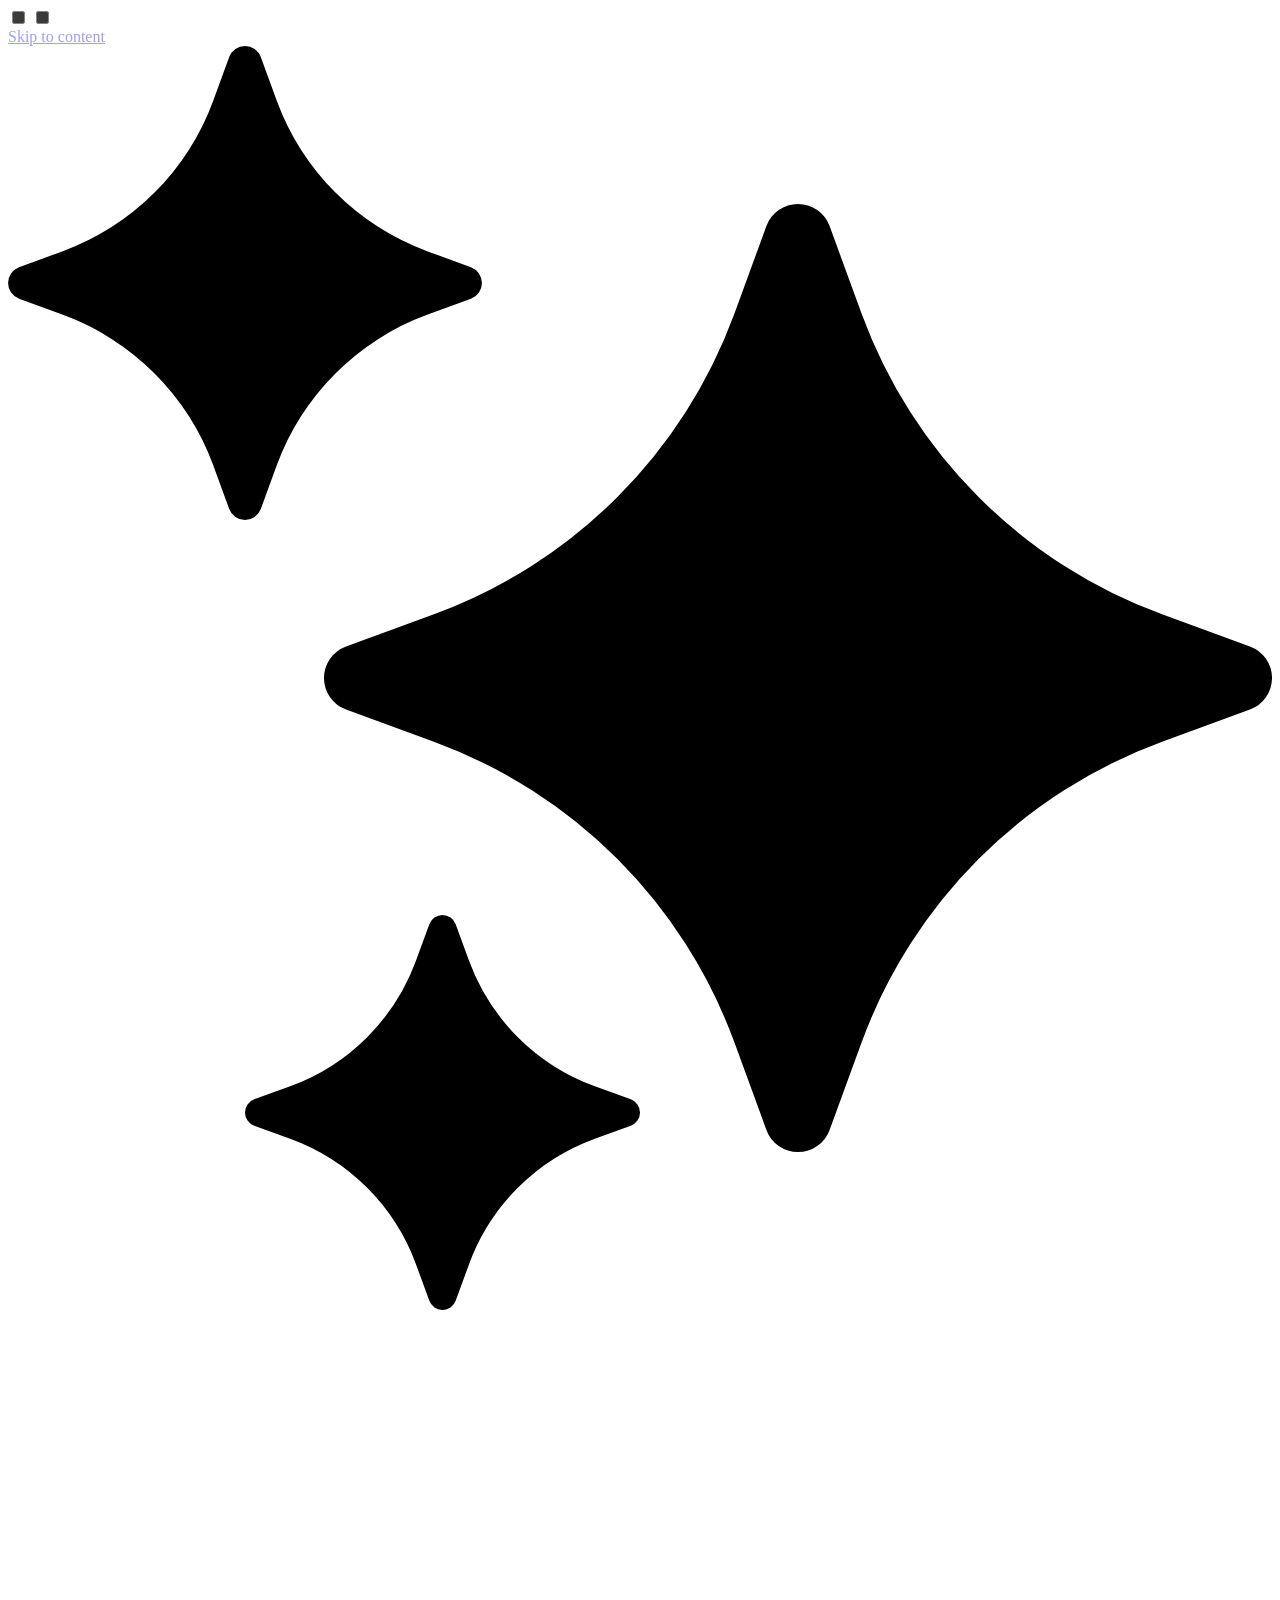
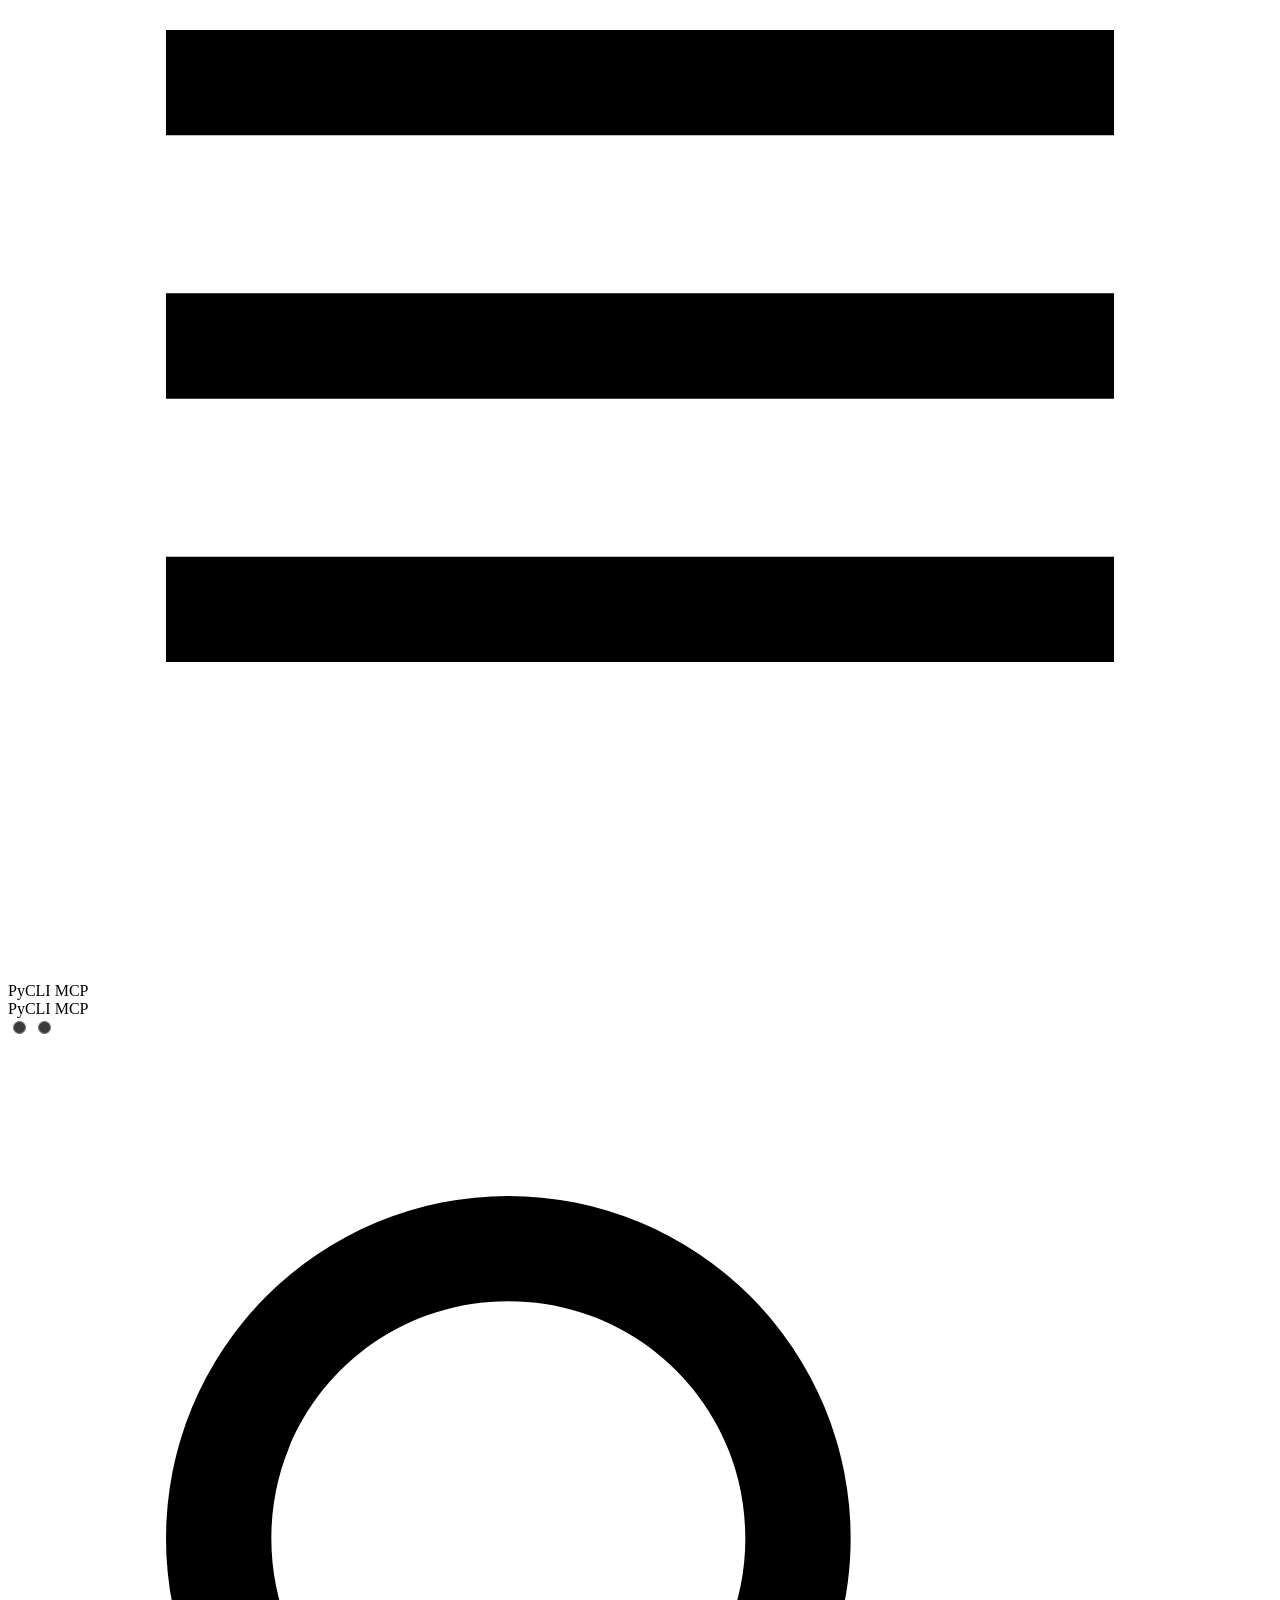
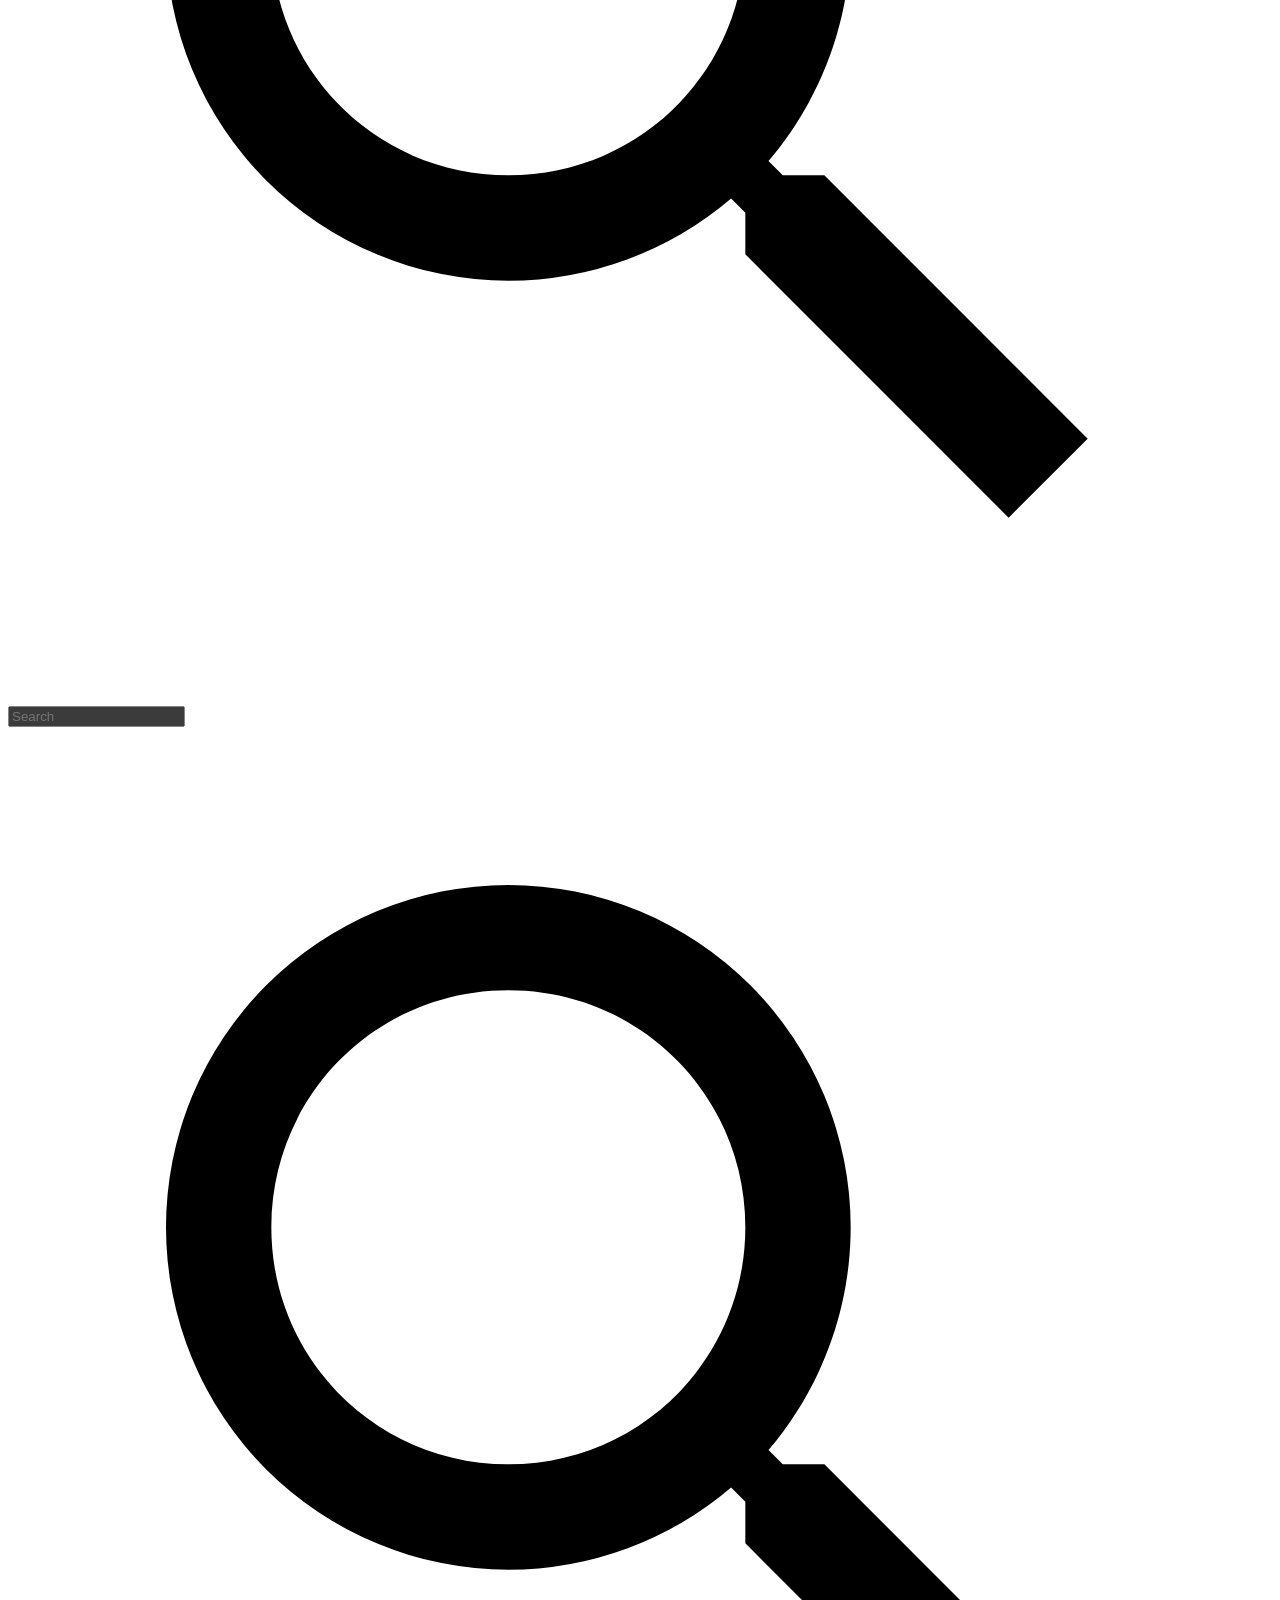
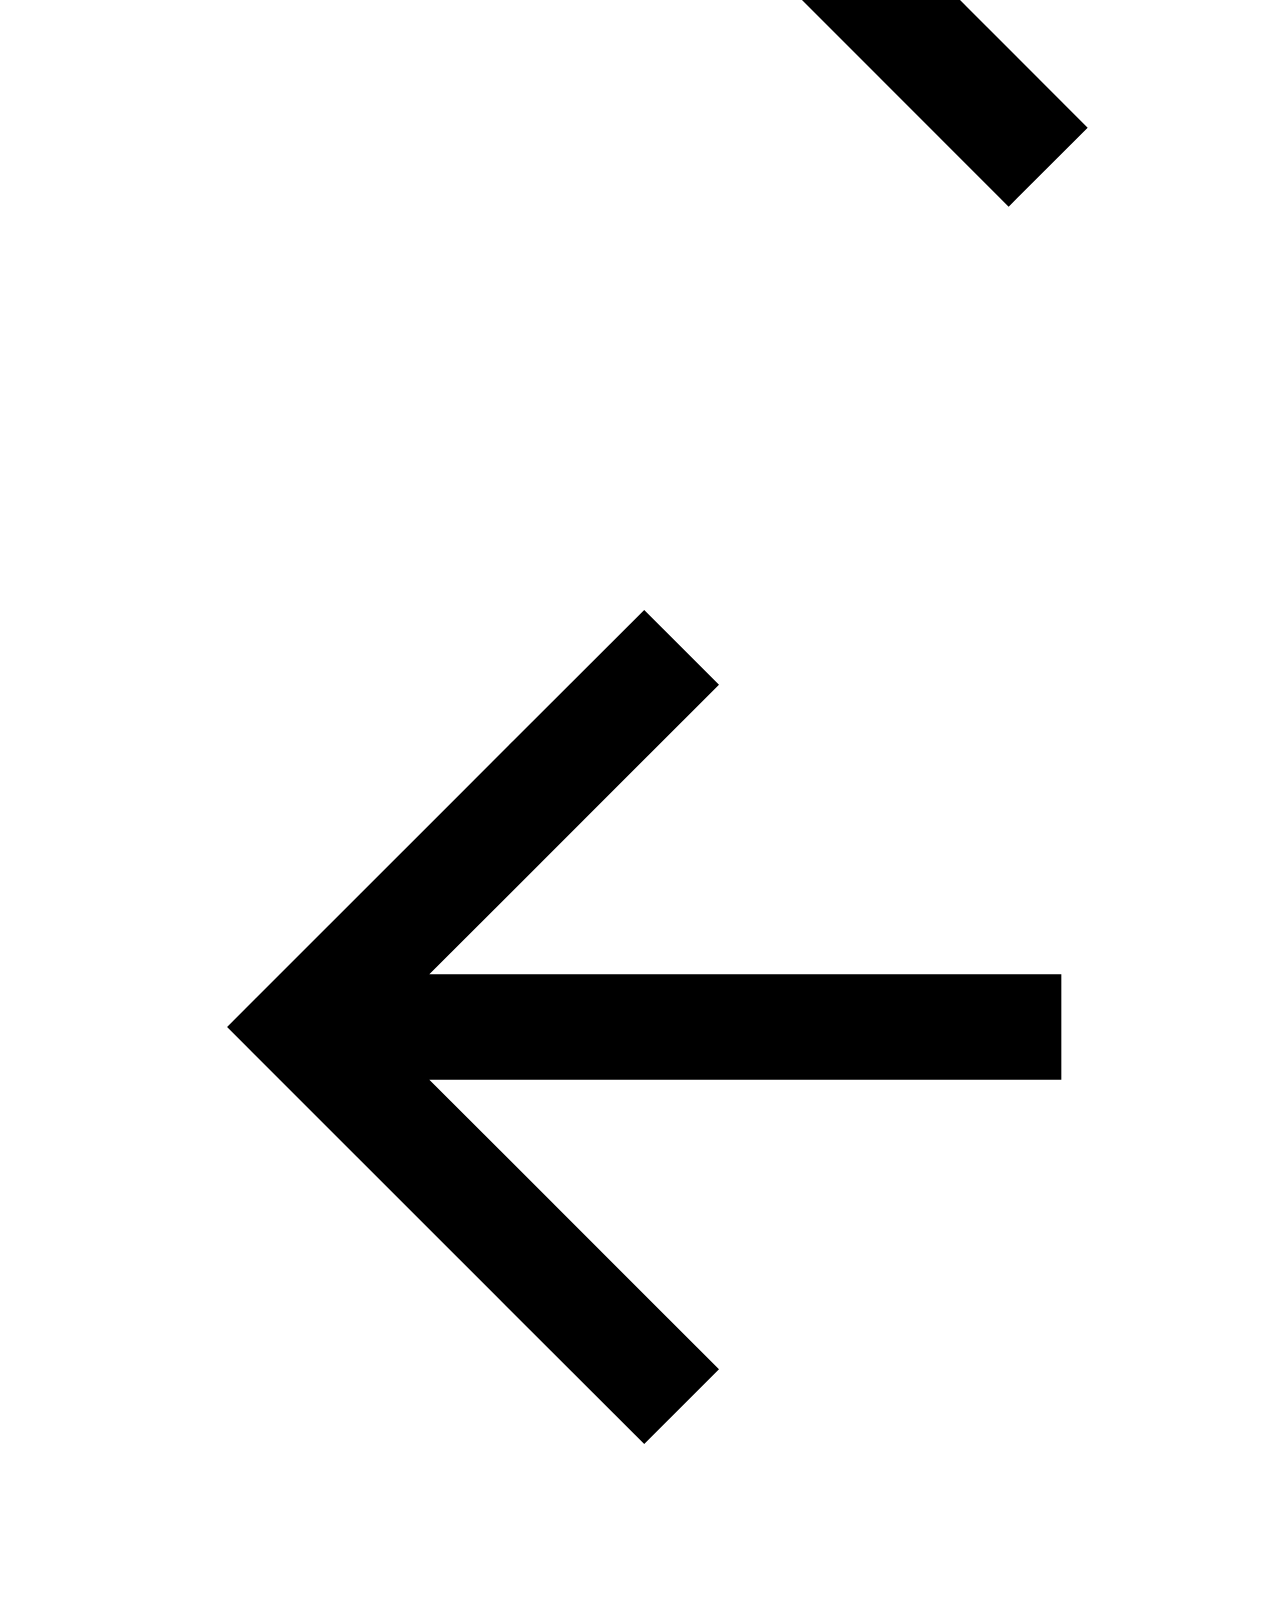
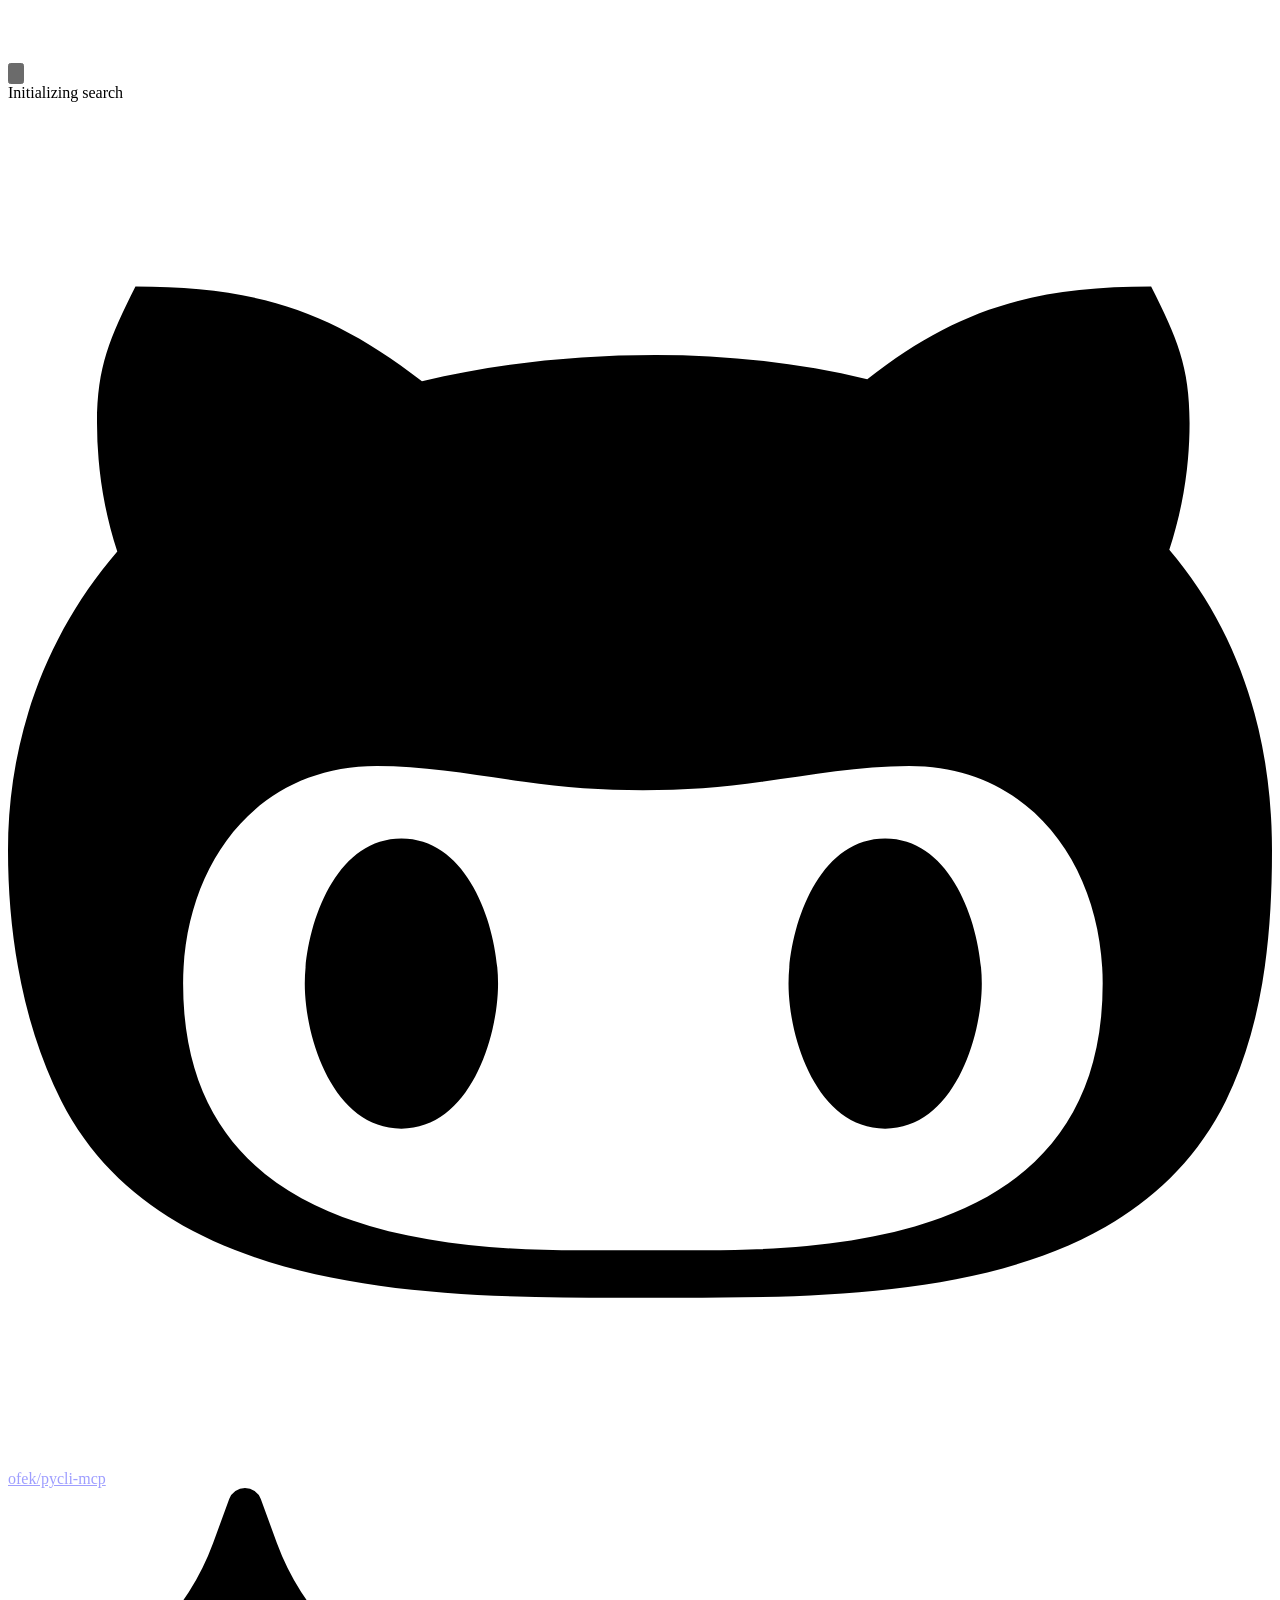
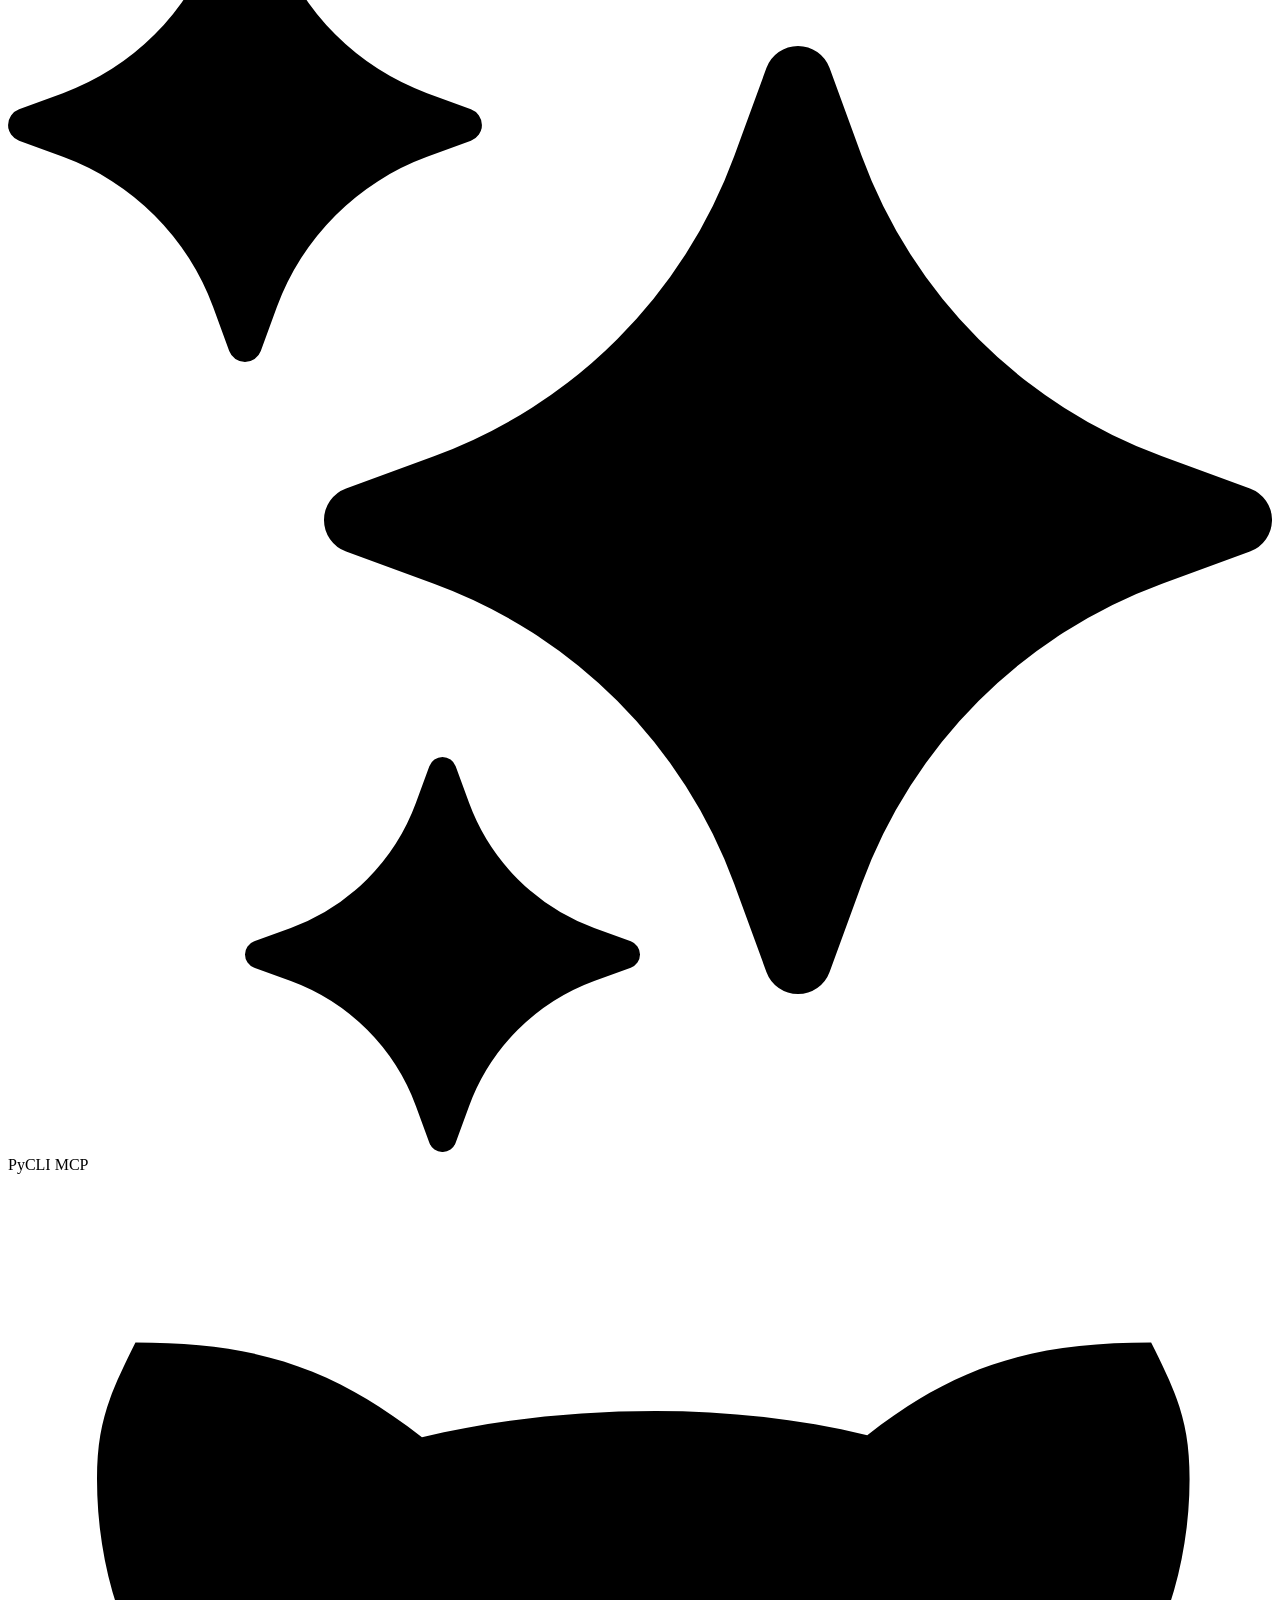
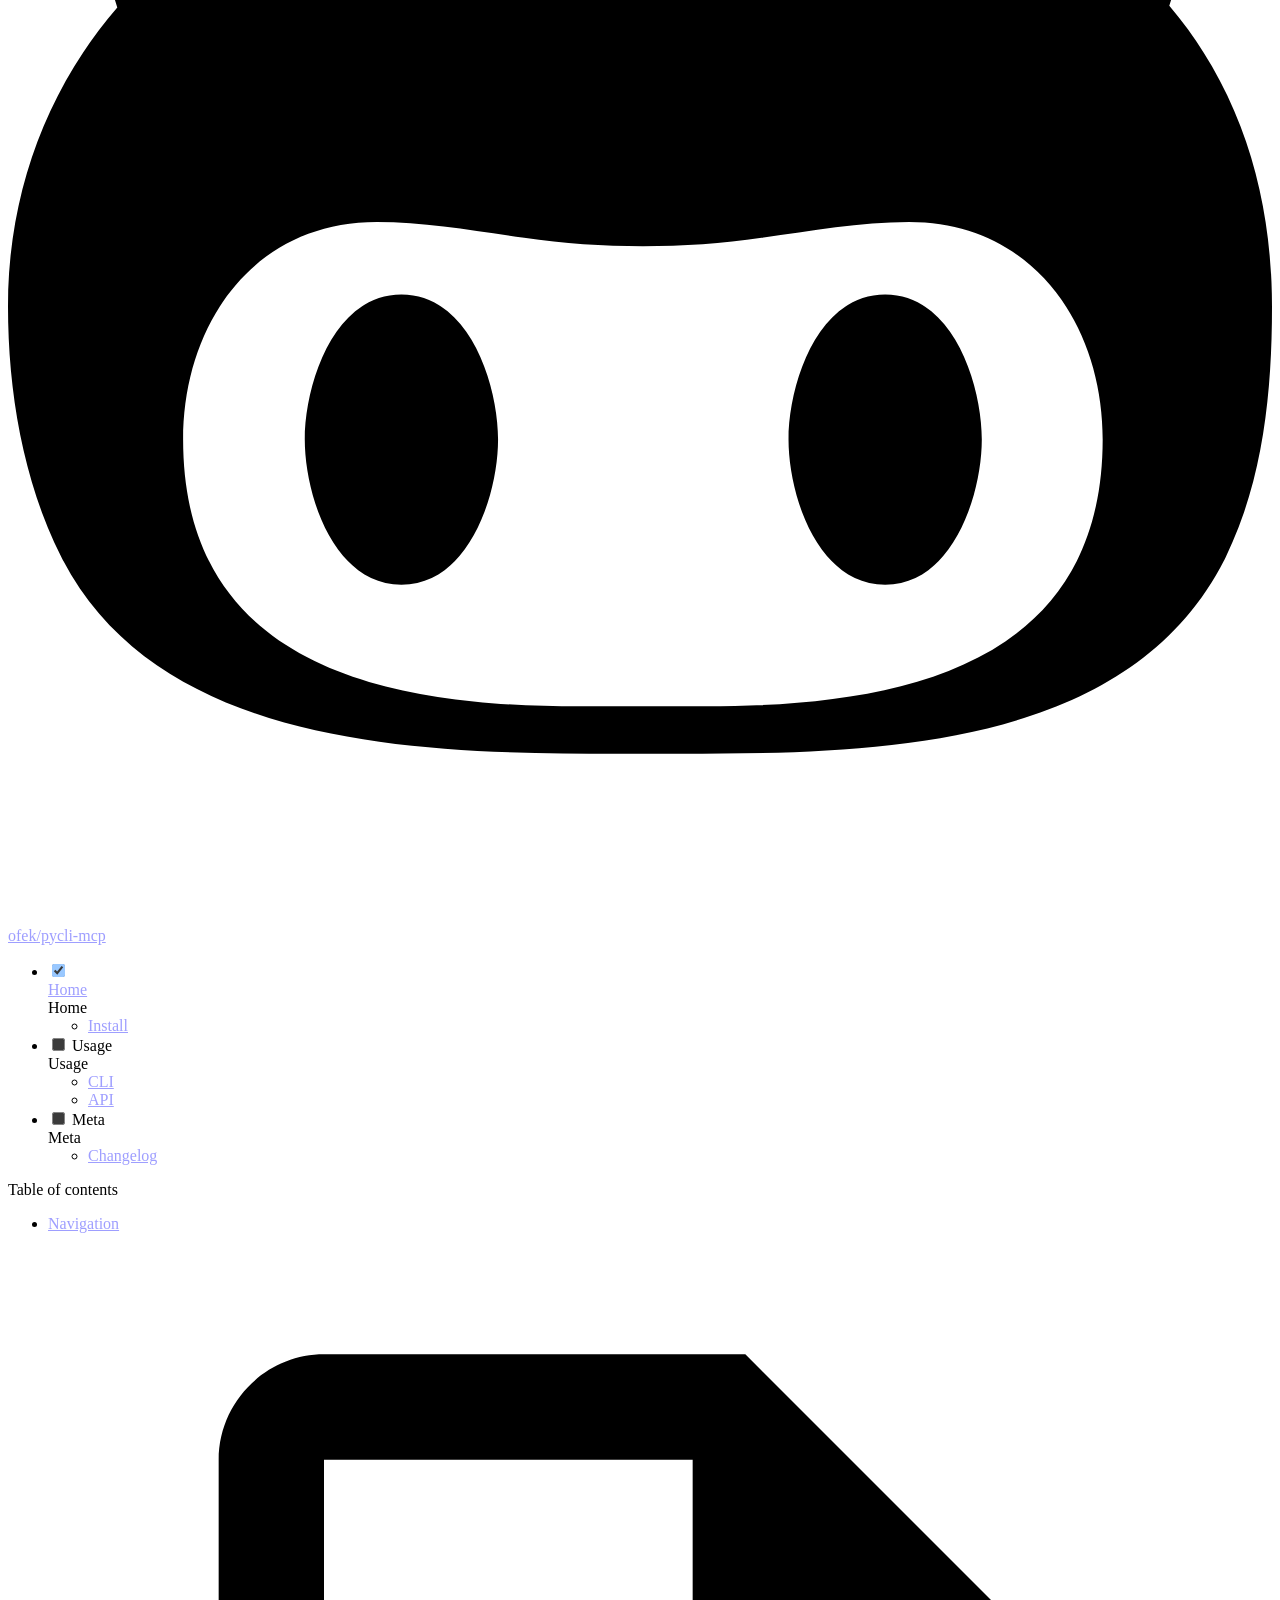
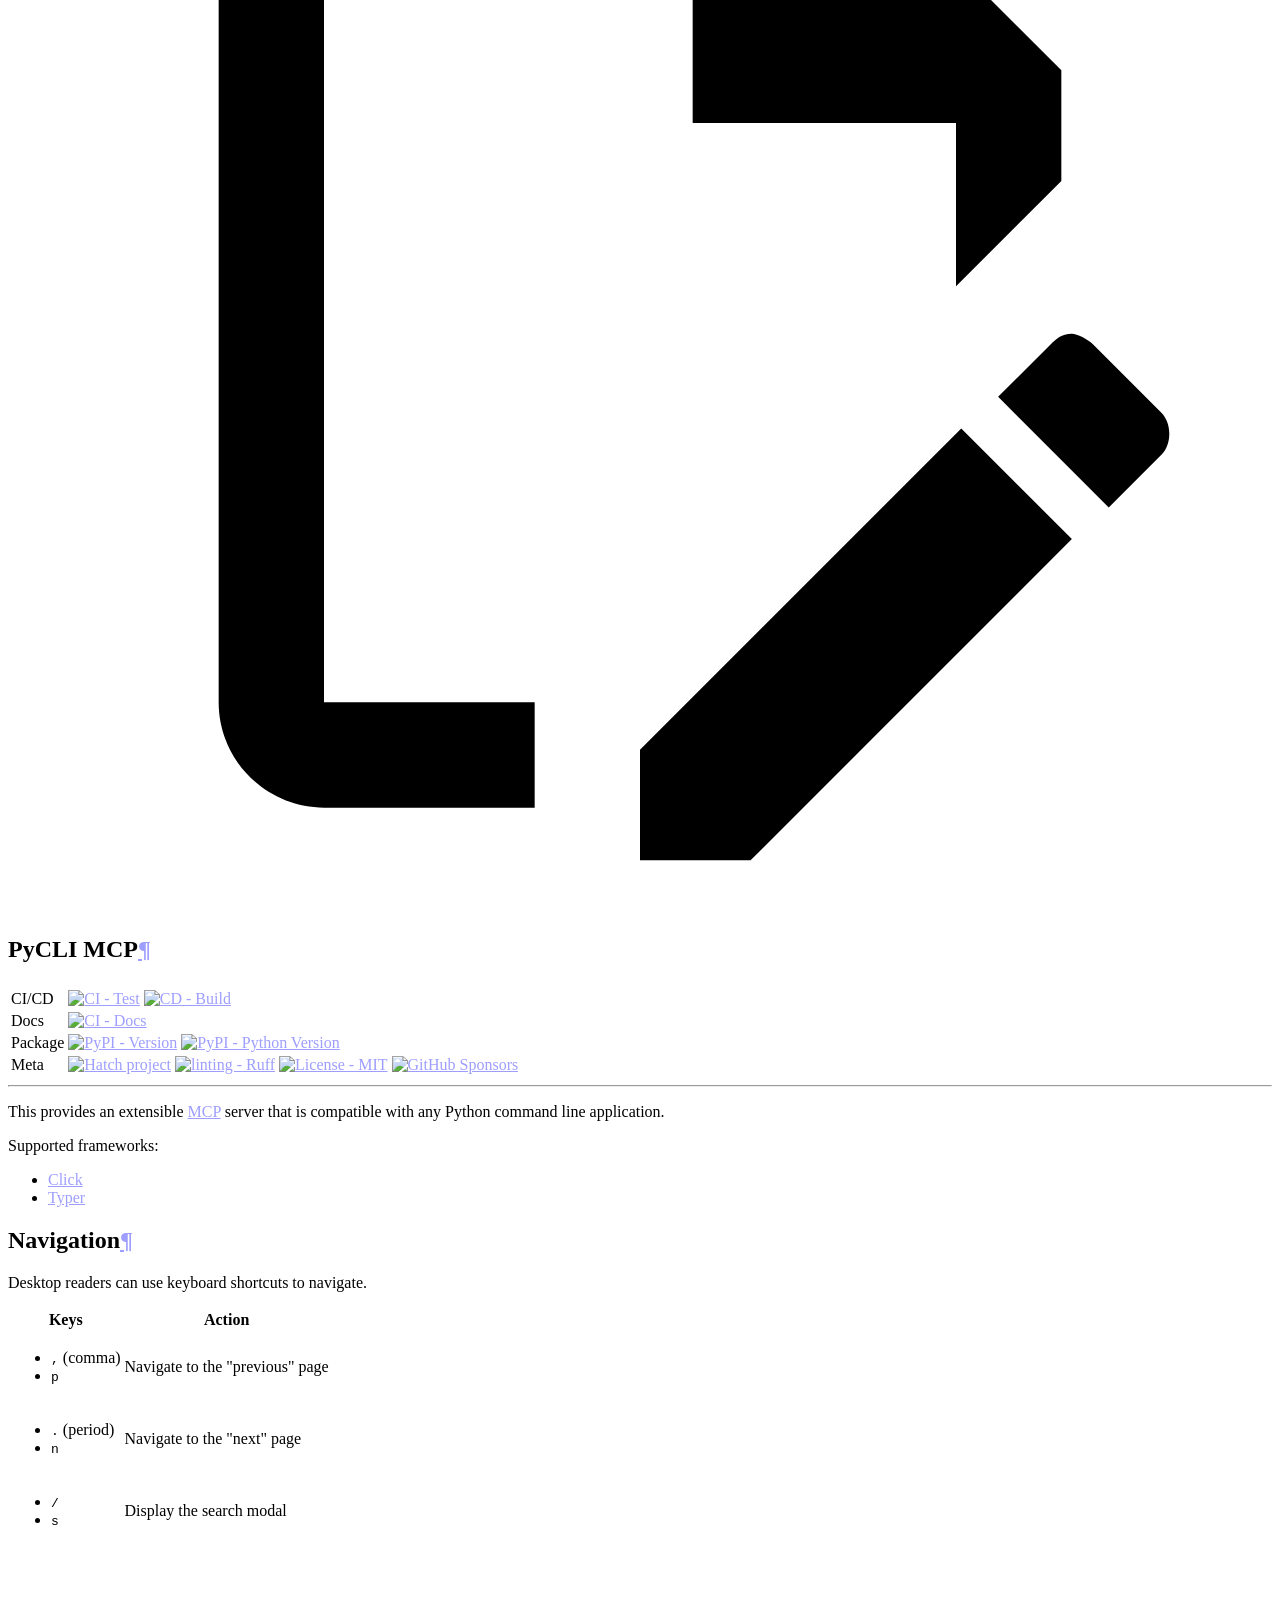
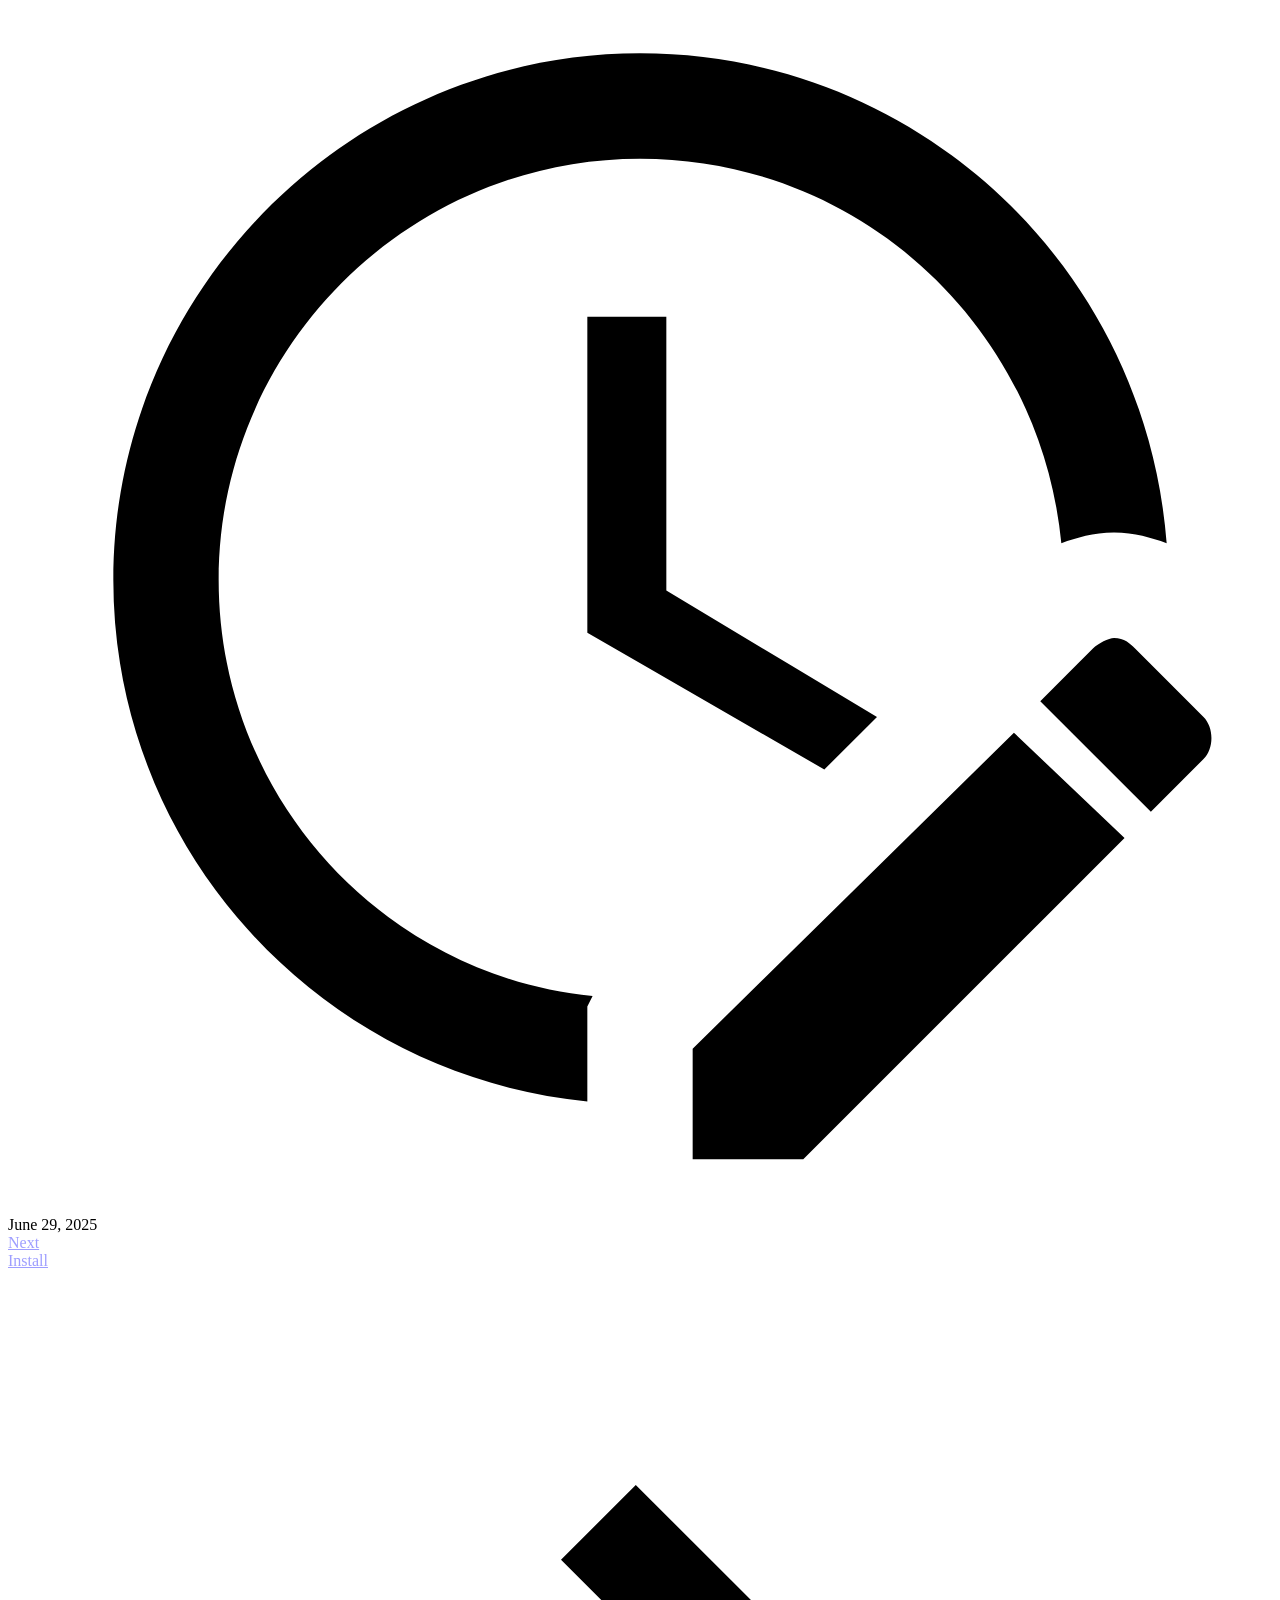
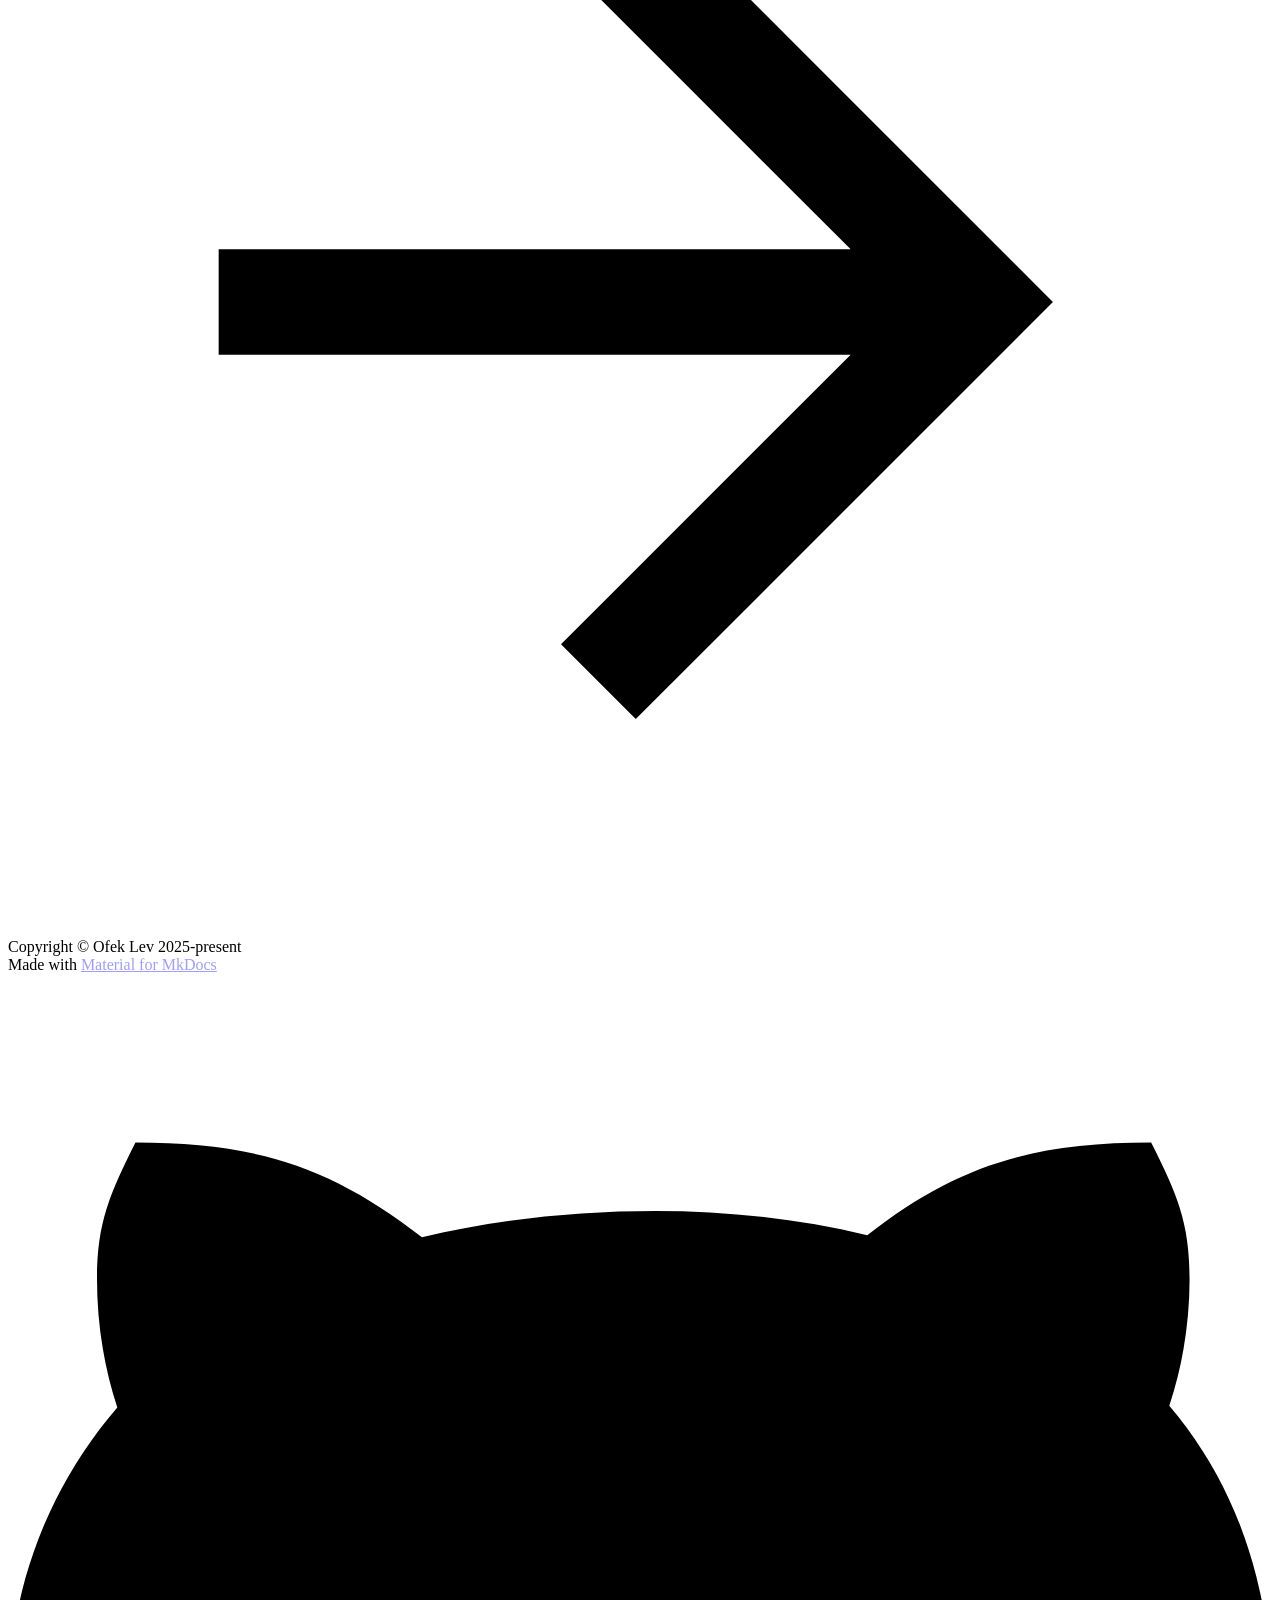
==== commit a800abb5: "Add support for Typer (#11) 2a8004652631f9b4168e29bb1f94844eeee7f0d3" ====
--- a/index.html
+++ b/index.html
@@ -7,6 +7,6 @@
     .gdesc-inner { font-size: 0.75rem; }
     body[data-md-color-scheme="slate"] .gdesc-inner { background: var(--md-default-bg-color);}
     body[data-md-color-scheme="slate"] .gslide-title { color: var(--md-default-fg-color);}
-    body[data-md-color-scheme="slate"] .gslide-desc { color: var(--md-default-fg-color);}</style><script src=assets/javascripts/glightbox.min.js></script></head> <body dir=ltr data-md-color-scheme=slate data-md-color-primary=white data-md-color-accent=indigo> <input class=md-toggle data-md-toggle=drawer type=checkbox id=__drawer autocomplete=off> <input class=md-toggle data-md-toggle=search type=checkbox id=__search autocomplete=off> <label class=md-overlay for=__drawer></label> <div data-md-component=skip> <a href=#pycli-mcp class=md-skip> Skip to content </a> </div> <div data-md-component=announce> </div> <header class="md-header md-header--shadow" data-md-component=header> <nav class="md-header__inner md-grid" aria-label=Header> <a href=. title="PyCLI MCP" class="md-header__button md-logo" aria-label="PyCLI MCP" data-md-component=logo> <svg xmlns=http://www.w3.org/2000/svg viewbox="0 0 24 24"><path d="M14.4 3.419a.639.639 0 0 1 1.2 0l.61 1.668a9.59 9.59 0 0 0 5.703 5.703l1.668.61a.639.639 0 0 1 0 1.2l-1.668.61a9.59 9.59 0 0 0-5.703 5.703l-.61 1.668a.639.639 0 0 1-1.2 0l-.61-1.668a9.59 9.59 0 0 0-5.703-5.703l-1.668-.61a.639.639 0 0 1 0-1.2l1.668-.61a9.59 9.59 0 0 0 5.703-5.703zM8 16.675a.266.266 0 0 1 .5 0l.254.694a4 4 0 0 0 2.376 2.377l.695.254a.266.266 0 0 1 0 .5l-.695.254a4 4 0 0 0-2.376 2.377l-.254.694a.266.266 0 0 1-.5 0l-.254-.694a4 4 0 0 0-2.376-2.377l-.695-.254a.266.266 0 0 1 0-.5l.695-.254a4 4 0 0 0 2.376-2.377zM4.2.21a.32.32 0 0 1 .6 0l.305.833a4.8 4.8 0 0 0 2.852 2.852l.833.305a.32.32 0 0 1 0 .6l-.833.305a4.8 4.8 0 0 0-2.852 2.852L4.8 8.79a.32.32 0 0 1-.6 0l-.305-.833a4.8 4.8 0 0 0-2.852-2.852L.21 4.8a.32.32 0 0 1 0-.6l.833-.305a4.8 4.8 0 0 0 2.852-2.852z"/></svg> </a> <label class="md-header__button md-icon" for=__drawer> <svg xmlns=http://www.w3.org/2000/svg viewbox="0 0 24 24"><path d="M3 6h18v2H3zm0 5h18v2H3zm0 5h18v2H3z"/></svg> </label> <div class=md-header__title data-md-component=header-title> <div class=md-header__ellipsis> <div class=md-header__topic> <span class=md-ellipsis> PyCLI MCP </span> </div> <div class=md-header__topic data-md-component=header-topic> <span class=md-ellipsis> PyCLI MCP </span> </div> </div> </div> <form class=md-header__option data-md-component=palette> <input class=md-option data-md-color-media="(prefers-color-scheme: dark)" data-md-color-scheme=slate data-md-color-primary=white data-md-color-accent=indigo aria-label="Switch to light mode" type=radio name=__palette id=__palette_0> <label class="md-header__button md-icon" title="Switch to light mode" for=__palette_1 hidden> <svg xmlns=http://www.w3.org/2000/svg viewbox="0 0 24 24"><path d="M12 2a7 7 0 0 0-7 7c0 2.38 1.19 4.47 3 5.74V17a1 1 0 0 0 1 1h6a1 1 0 0 0 1-1v-2.26c1.81-1.27 3-3.36 3-5.74a7 7 0 0 0-7-7M9 21a1 1 0 0 0 1 1h4a1 1 0 0 0 1-1v-1H9z"/></svg> </label> <input class=md-option data-md-color-media="(prefers-color-scheme: light)" data-md-color-scheme=default data-md-color-primary=black data-md-color-accent=indigo aria-label="Switch to dark mode" type=radio name=__palette id=__palette_1> <label class="md-header__button md-icon" title="Switch to dark mode" for=__palette_0 hidden> <svg xmlns=http://www.w3.org/2000/svg viewbox="0 0 24 24"><path d="M12 2a7 7 0 0 1 7 7c0 2.38-1.19 4.47-3 5.74V17a1 1 0 0 1-1 1H9a1 1 0 0 1-1-1v-2.26C6.19 13.47 5 11.38 5 9a7 7 0 0 1 7-7M9 21v-1h6v1a1 1 0 0 1-1 1h-4a1 1 0 0 1-1-1m3-17a5 5 0 0 0-5 5c0 2.05 1.23 3.81 3 4.58V16h4v-2.42c1.77-.77 3-2.53 3-4.58a5 5 0 0 0-5-5"/></svg> </label> </form> <script>var palette=__md_get("__palette");if(palette&&palette.color){if("(prefers-color-scheme)"===palette.color.media){var media=matchMedia("(prefers-color-scheme: light)"),input=document.querySelector(media.matches?"[data-md-color-media='(prefers-color-scheme: light)']":"[data-md-color-media='(prefers-color-scheme: dark)']");palette.color.media=input.getAttribute("data-md-color-media"),palette.color.scheme=input.getAttribute("data-md-color-scheme"),palette.color.primary=input.getAttribute("data-md-color-primary"),palette.color.accent=input.getAttribute("data-md-color-accent")}for(var[key,value]of Object.entries(palette.color))document.body.setAttribute("data-md-color-"+key,value)}</script> <label class="md-header__button md-icon" for=__search> <svg xmlns=http://www.w3.org/2000/svg viewbox="0 0 24 24"><path d="M9.5 3A6.5 6.5 0 0 1 16 9.5c0 1.61-.59 3.09-1.56 4.23l.27.27h.79l5 5-1.5 1.5-5-5v-.79l-.27-.27A6.52 6.52 0 0 1 9.5 16 6.5 6.5 0 0 1 3 9.5 6.5 6.5 0 0 1 9.5 3m0 2C7 5 5 7 5 9.5S7 14 9.5 14 14 12 14 9.5 12 5 9.5 5"/></svg> </label> <div class=md-search data-md-component=search role=dialog> <label class=md-search__overlay for=__search></label> <div class=md-search__inner role=search> <form class=md-search__form name=search> <input type=text class=md-search__input name=query aria-label=Search placeholder=Search autocapitalize=off autocorrect=off autocomplete=off spellcheck=false data-md-component=search-query required> <label class="md-search__icon md-icon" for=__search> <svg xmlns=http://www.w3.org/2000/svg viewbox="0 0 24 24"><path d="M9.5 3A6.5 6.5 0 0 1 16 9.5c0 1.61-.59 3.09-1.56 4.23l.27.27h.79l5 5-1.5 1.5-5-5v-.79l-.27-.27A6.52 6.52 0 0 1 9.5 16 6.5 6.5 0 0 1 3 9.5 6.5 6.5 0 0 1 9.5 3m0 2C7 5 5 7 5 9.5S7 14 9.5 14 14 12 14 9.5 12 5 9.5 5"/></svg> <svg xmlns=http://www.w3.org/2000/svg viewbox="0 0 24 24"><path d="M20 11v2H8l5.5 5.5-1.42 1.42L4.16 12l7.92-7.92L13.5 5.5 8 11z"/></svg> </label> <nav class=md-search__options aria-label=Search> <button type=reset class="md-search__icon md-icon" title=Clear aria-label=Clear tabindex=-1> <svg xmlns=http://www.w3.org/2000/svg viewbox="0 0 24 24"><path d="M19 6.41 17.59 5 12 10.59 6.41 5 5 6.41 10.59 12 5 17.59 6.41 19 12 13.41 17.59 19 19 17.59 13.41 12z"/></svg> </button> </nav> </form> <div class=md-search__output> <div class=md-search__scrollwrap tabindex=0 data-md-scrollfix> <div class=md-search-result data-md-component=search-result> <div class=md-search-result__meta> Initializing search </div> <ol class=md-search-result__list role=presentation></ol> </div> </div> </div> </div> </div> <div class=md-header__source> <a href=https://github.com/ofek/pycli-mcp title="Go to repository" class=md-source data-md-component=source> <div class="md-source__icon md-icon"> <svg xmlns=http://www.w3.org/2000/svg viewbox="0 0 480 512"><!-- Font Awesome Free 6.7.2 by @fontawesome - https://fontawesome.com License - https://fontawesome.com/license/free (Icons: CC BY 4.0, Fonts: SIL OFL 1.1, Code: MIT License) Copyright 2024 Fonticons, Inc.--><path d="M186.1 328.7c0 20.9-10.9 55.1-36.7 55.1s-36.7-34.2-36.7-55.1 10.9-55.1 36.7-55.1 36.7 34.2 36.7 55.1M480 278.2c0 31.9-3.2 65.7-17.5 95-37.9 76.6-142.1 74.8-216.7 74.8-75.8 0-186.2 2.7-225.6-74.8-14.6-29-20.2-63.1-20.2-95 0-41.9 13.9-81.5 41.5-113.6-5.2-15.8-7.7-32.4-7.7-48.8 0-21.5 4.9-32.3 14.6-51.8 45.3 0 74.3 9 108.8 36 29-6.9 58.8-10 88.7-10 27 0 54.2 2.9 80.4 9.2 34-26.7 63-35.2 107.8-35.2 9.8 19.5 14.6 30.3 14.6 51.8 0 16.4-2.6 32.7-7.7 48.2 27.5 32.4 39 72.3 39 114.2m-64.3 50.5c0-43.9-26.7-82.6-73.5-82.6-18.9 0-37 3.4-56 6-14.9 2.3-29.8 3.2-45.1 3.2-15.2 0-30.1-.9-45.1-3.2-18.7-2.6-37-6-56-6-46.8 0-73.5 38.7-73.5 82.6 0 87.8 80.4 101.3 150.4 101.3h48.2c70.3 0 150.6-13.4 150.6-101.3m-82.6-55.1c-25.8 0-36.7 34.2-36.7 55.1s10.9 55.1 36.7 55.1 36.7-34.2 36.7-55.1-10.9-55.1-36.7-55.1"/></svg> </div> <div class=md-source__repository> ofek/pycli-mcp </div> </a> </div> </nav> </header> <div class=md-container data-md-component=container> <main class=md-main data-md-component=main> <div class="md-main__inner md-grid"> <div class="md-sidebar md-sidebar--primary" data-md-component=sidebar data-md-type=navigation> <div class=md-sidebar__scrollwrap> <div class=md-sidebar__inner> <nav class="md-nav md-nav--primary" aria-label=Navigation data-md-level=0> <label class=md-nav__title for=__drawer> <a href=. title="PyCLI MCP" class="md-nav__button md-logo" aria-label="PyCLI MCP" data-md-component=logo> <svg xmlns=http://www.w3.org/2000/svg viewbox="0 0 24 24"><path d="M14.4 3.419a.639.639 0 0 1 1.2 0l.61 1.668a9.59 9.59 0 0 0 5.703 5.703l1.668.61a.639.639 0 0 1 0 1.2l-1.668.61a9.59 9.59 0 0 0-5.703 5.703l-.61 1.668a.639.639 0 0 1-1.2 0l-.61-1.668a9.59 9.59 0 0 0-5.703-5.703l-1.668-.61a.639.639 0 0 1 0-1.2l1.668-.61a9.59 9.59 0 0 0 5.703-5.703zM8 16.675a.266.266 0 0 1 .5 0l.254.694a4 4 0 0 0 2.376 2.377l.695.254a.266.266 0 0 1 0 .5l-.695.254a4 4 0 0 0-2.376 2.377l-.254.694a.266.266 0 0 1-.5 0l-.254-.694a4 4 0 0 0-2.376-2.377l-.695-.254a.266.266 0 0 1 0-.5l.695-.254a4 4 0 0 0 2.376-2.377zM4.2.21a.32.32 0 0 1 .6 0l.305.833a4.8 4.8 0 0 0 2.852 2.852l.833.305a.32.32 0 0 1 0 .6l-.833.305a4.8 4.8 0 0 0-2.852 2.852L4.8 8.79a.32.32 0 0 1-.6 0l-.305-.833a4.8 4.8 0 0 0-2.852-2.852L.21 4.8a.32.32 0 0 1 0-.6l.833-.305a4.8 4.8 0 0 0 2.852-2.852z"/></svg> </a> PyCLI MCP </label> <div class=md-nav__source> <a href=https://github.com/ofek/pycli-mcp title="Go to repository" class=md-source data-md-component=source> <div class="md-source__icon md-icon"> <svg xmlns=http://www.w3.org/2000/svg viewbox="0 0 480 512"><!-- Font Awesome Free 6.7.2 by @fontawesome - https://fontawesome.com License - https://fontawesome.com/license/free (Icons: CC BY 4.0, Fonts: SIL OFL 1.1, Code: MIT License) Copyright 2024 Fonticons, Inc.--><path d="M186.1 328.7c0 20.9-10.9 55.1-36.7 55.1s-36.7-34.2-36.7-55.1 10.9-55.1 36.7-55.1 36.7 34.2 36.7 55.1M480 278.2c0 31.9-3.2 65.7-17.5 95-37.9 76.6-142.1 74.8-216.7 74.8-75.8 0-186.2 2.7-225.6-74.8-14.6-29-20.2-63.1-20.2-95 0-41.9 13.9-81.5 41.5-113.6-5.2-15.8-7.7-32.4-7.7-48.8 0-21.5 4.9-32.3 14.6-51.8 45.3 0 74.3 9 108.8 36 29-6.9 58.8-10 88.7-10 27 0 54.2 2.9 80.4 9.2 34-26.7 63-35.2 107.8-35.2 9.8 19.5 14.6 30.3 14.6 51.8 0 16.4-2.6 32.7-7.7 48.2 27.5 32.4 39 72.3 39 114.2m-64.3 50.5c0-43.9-26.7-82.6-73.5-82.6-18.9 0-37 3.4-56 6-14.9 2.3-29.8 3.2-45.1 3.2-15.2 0-30.1-.9-45.1-3.2-18.7-2.6-37-6-56-6-46.8 0-73.5 38.7-73.5 82.6 0 87.8 80.4 101.3 150.4 101.3h48.2c70.3 0 150.6-13.4 150.6-101.3m-82.6-55.1c-25.8 0-36.7 34.2-36.7 55.1s10.9 55.1 36.7 55.1 36.7-34.2 36.7-55.1-10.9-55.1-36.7-55.1"/></svg> </div> <div class=md-source__repository> ofek/pycli-mcp </div> </a> </div> <ul class=md-nav__list data-md-scrollfix> <li class="md-nav__item md-nav__item--active md-nav__item--section md-nav__item--nested"> <input class="md-nav__toggle md-toggle " type=checkbox id=__nav_1 checked> <div class="md-nav__link md-nav__container"> <a href=. class="md-nav__link md-nav__link--active"> <span class=md-ellipsis> Home </span> </a> <label class="md-nav__link md-nav__link--active" for=__nav_1 id=__nav_1_label tabindex> <span class="md-nav__icon md-icon"></span> </label> </div> <nav class=md-nav data-md-level=1 aria-labelledby=__nav_1_label aria-expanded=true> <label class=md-nav__title for=__nav_1> <span class="md-nav__icon md-icon"></span> Home </label> <ul class=md-nav__list data-md-scrollfix> <li class=md-nav__item> <a href=install/ class=md-nav__link> <span class=md-ellipsis> Install </span> </a> </li> </ul> </nav> </li> <li class="md-nav__item md-nav__item--section md-nav__item--nested"> <input class="md-nav__toggle md-toggle md-toggle--indeterminate" type=checkbox id=__nav_2> <label class=md-nav__link for=__nav_2 id=__nav_2_label tabindex> <span class=md-ellipsis> Usage </span> <span class="md-nav__icon md-icon"></span> </label> <nav class=md-nav data-md-level=1 aria-labelledby=__nav_2_label aria-expanded=false> <label class=md-nav__title for=__nav_2> <span class="md-nav__icon md-icon"></span> Usage </label> <ul class=md-nav__list data-md-scrollfix> <li class=md-nav__item> <a href=cli/ class=md-nav__link> <span class=md-ellipsis> CLI </span> </a> </li> <li class=md-nav__item> <a href=api/ class=md-nav__link> <span class=md-ellipsis> API </span> </a> </li> </ul> </nav> </li> <li class="md-nav__item md-nav__item--section md-nav__item--nested"> <input class="md-nav__toggle md-toggle md-toggle--indeterminate" type=checkbox id=__nav_3> <label class=md-nav__link for=__nav_3 id=__nav_3_label tabindex> <span class=md-ellipsis> Meta </span> <span class="md-nav__icon md-icon"></span> </label> <nav class=md-nav data-md-level=1 aria-labelledby=__nav_3_label aria-expanded=false> <label class=md-nav__title for=__nav_3> <span class="md-nav__icon md-icon"></span> Meta </label> <ul class=md-nav__list data-md-scrollfix> <li class=md-nav__item> <a href=changelog/ class=md-nav__link> <span class=md-ellipsis> Changelog </span> </a> </li> </ul> </nav> </li> </ul> </nav> </div> </div> </div> <div class="md-sidebar md-sidebar--secondary" data-md-component=sidebar data-md-type=toc> <div class=md-sidebar__scrollwrap> <div class=md-sidebar__inner> <nav class="md-nav md-nav--secondary" aria-label="Table of contents"> <label class=md-nav__title for=__toc> <span class="md-nav__icon md-icon"></span> Table of contents </label> <ul class=md-nav__list data-md-component=toc data-md-scrollfix> <li class=md-nav__item> <a href=#navigation class=md-nav__link> <span class=md-ellipsis> Navigation </span> </a> </li> </ul> </nav> </div> </div> </div> <div class=md-content data-md-component=content> <article class="md-content__inner md-typeset"> <a href=https://github.com/ofek/pycli-mcp/blob/main/docs/index.md title="Edit this page" class="md-content__button md-icon"> <svg xmlns=http://www.w3.org/2000/svg viewbox="0 0 24 24"><path d="M10 20H6V4h7v5h5v3.1l2-2V8l-6-6H6c-1.1 0-2 .9-2 2v16c0 1.1.9 2 2 2h4zm10.2-7c.1 0 .3.1.4.2l1.3 1.3c.2.2.2.6 0 .8l-1 1-2.1-2.1 1-1c.1-.1.2-.2.4-.2m0 3.9L14.1 23H12v-2.1l6.1-6.1z"/></svg> </a> <h1 id=pycli-mcp>PyCLI MCP<a class=headerlink href=#pycli-mcp title="Permanent link">&para;</a></h1> <table> <thead> <tr> <th></th> <th></th> </tr> </thead> <tbody> <tr> <td>CI/CD</td> <td><a href=https://github.com/ofek/pycli-mcp/actions/workflows/test.yml><img alt="CI - Test" class=off-glb loading=lazy src=https://github.com/ofek/pycli-mcp/actions/workflows/test.yml/badge.svg></a> <a href=https://github.com/ofek/pycli-mcp/actions/workflows/build.yml><img alt="CD - Build" class=off-glb loading=lazy src=https://github.com/ofek/pycli-mcp/actions/workflows/build.yml/badge.svg></a></td> </tr> <tr> <td>Docs</td> <td><a href=https://github.com/ofek/pycli-mcp/actions/workflows/docs.yml><img alt="CI - Docs" class=off-glb loading=lazy src=https://github.com/ofek/pycli-mcp/actions/workflows/docs.yml/badge.svg></a></td> </tr> <tr> <td>Package</td> <td><a href=https://pypi.org/project/pycli-mcp/ ><img alt="PyPI - Version" class=off-glb loading=lazy src="https://img.shields.io/pypi/v/pycli-mcp.svg?logo=pypi&label=PyPI&logoColor=gold"></a> <a href=https://pypi.org/project/pycli-mcp/ ><img alt="PyPI - Python Version" class=off-glb loading=lazy src="https://img.shields.io/pypi/pyversions/pycli-mcp.svg?logo=python&label=Python&logoColor=gold"></a></td> </tr> <tr> <td>Meta</td> <td><a href=https://github.com/ofek/pycli-mcp><img alt="Hatch project" class=off-glb loading=lazy src=https://img.shields.io/badge/%F0%9F%A5%9A-Hatch-4051b5.svg></a> <a href=https://github.com/astral-sh/ruff><img alt="linting - Ruff" class=off-glb loading=lazy src="https://img.shields.io/endpoint?url=https://raw.githubusercontent.com/astral-sh/ruff/main/assets/badge/v2.json"></a> <a href=https://spdx.org/licenses/ ><img alt="License - MIT" class=off-glb loading=lazy src=https://img.shields.io/badge/license-MIT-9400d3.svg></a> <a href=https://github.com/sponsors/ofek><img alt="GitHub Sponsors" class=off-glb loading=lazy src="https://img.shields.io/github/sponsors/ofek?logo=GitHub%20Sponsors&style=social"></a></td> </tr> </tbody> </table> <hr> <p>This provides an extensible <a href=https://modelcontextprotocol.io>MCP</a> server that is compatible with any Python command line application.</p> <p>Supported frameworks:</p> <ul> <li><a href=https://github.com/pallets/click>Click</a></li> </ul> <h2 id=navigation>Navigation<a class=headerlink href=#navigation title="Permanent link">&para;</a></h2> <p>Desktop readers can use keyboard shortcuts to navigate.</p> <table> <thead> <tr> <th>Keys</th> <th>Action</th> </tr> </thead> <tbody> <tr> <td><ul><li><kbd>,</kbd> (comma)</li><li><kbd>p</kbd></li></ul></td> <td>Navigate to the "previous" page</td> </tr> <tr> <td><ul><li><kbd>.</kbd> (period)</li><li><kbd>n</kbd></li></ul></td> <td>Navigate to the "next" page</td> </tr> <tr> <td><ul><li><kbd>/</kbd></li><li><kbd>s</kbd></li></ul></td> <td>Display the search modal</td> </tr> </tbody> </table> <aside class=md-source-file> <span class=md-source-file__fact> <span class=md-icon title="Last update"> <svg xmlns=http://www.w3.org/2000/svg viewbox="0 0 24 24"><path d="M21 13.1c-.1 0-.3.1-.4.2l-1 1 2.1 2.1 1-1c.2-.2.2-.6 0-.8l-1.3-1.3c-.1-.1-.2-.2-.4-.2m-1.9 1.8-6.1 6V23h2.1l6.1-6.1zM12.5 7v5.2l4 2.4-1 1L11 13V7zM11 21.9c-5.1-.5-9-4.8-9-9.9C2 6.5 6.5 2 12 2c5.3 0 9.6 4.1 10 9.3-.3-.1-.6-.2-1-.2s-.7.1-1 .2C19.6 7.2 16.2 4 12 4c-4.4 0-8 3.6-8 8 0 4.1 3.1 7.5 7.1 7.9l-.1.2z"/></svg> </span> <span class="git-revision-date-localized-plugin git-revision-date-localized-plugin-date">June 28, 2025</span> </span> </aside> </article> </div> <script>var tabs=__md_get("__tabs");if(Array.isArray(tabs))e:for(var set of document.querySelectorAll(".tabbed-set")){var labels=set.querySelector(".tabbed-labels");for(var tab of tabs)for(var label of labels.getElementsByTagName("label"))if(label.innerText.trim()===tab){var input=document.getElementById(label.htmlFor);input.checked=!0;continue e}}</script> <script>var target=document.getElementById(location.hash.slice(1));target&&target.name&&(target.checked=target.name.startsWith("__tabbed_"))</script> </div> </main> <footer class=md-footer> <nav class="md-footer__inner md-grid" aria-label=Footer> <a href=install/ class="md-footer__link md-footer__link--next" aria-label="Next: Install"> <div class=md-footer__title> <span class=md-footer__direction> Next </span> <div class=md-ellipsis> Install </div> </div> <div class="md-footer__button md-icon"> <svg xmlns=http://www.w3.org/2000/svg viewbox="0 0 24 24"><path d="M4 11v2h12l-5.5 5.5 1.42 1.42L19.84 12l-7.92-7.92L10.5 5.5 16 11z"/></svg> </div> </a> </nav> <div class="md-footer-meta md-typeset"> <div class="md-footer-meta__inner md-grid"> <div class=md-copyright> <div class=md-copyright__highlight> Copyright &copy; Ofek Lev 2025-present </div> Made with <a href=https://squidfunk.github.io/mkdocs-material/ target=_blank rel=noopener> Material for MkDocs </a> </div> <div class=md-social> <a href=https://github.com/ofek target=_blank rel=noopener title=github.com class=md-social__link> <svg xmlns=http://www.w3.org/2000/svg viewbox="0 0 480 512"><!-- Font Awesome Free 6.7.2 by @fontawesome - https://fontawesome.com License - https://fontawesome.com/license/free (Icons: CC BY 4.0, Fonts: SIL OFL 1.1, Code: MIT License) Copyright 2024 Fonticons, Inc.--><path d="M186.1 328.7c0 20.9-10.9 55.1-36.7 55.1s-36.7-34.2-36.7-55.1 10.9-55.1 36.7-55.1 36.7 34.2 36.7 55.1M480 278.2c0 31.9-3.2 65.7-17.5 95-37.9 76.6-142.1 74.8-216.7 74.8-75.8 0-186.2 2.7-225.6-74.8-14.6-29-20.2-63.1-20.2-95 0-41.9 13.9-81.5 41.5-113.6-5.2-15.8-7.7-32.4-7.7-48.8 0-21.5 4.9-32.3 14.6-51.8 45.3 0 74.3 9 108.8 36 29-6.9 58.8-10 88.7-10 27 0 54.2 2.9 80.4 9.2 34-26.7 63-35.2 107.8-35.2 9.8 19.5 14.6 30.3 14.6 51.8 0 16.4-2.6 32.7-7.7 48.2 27.5 32.4 39 72.3 39 114.2m-64.3 50.5c0-43.9-26.7-82.6-73.5-82.6-18.9 0-37 3.4-56 6-14.9 2.3-29.8 3.2-45.1 3.2-15.2 0-30.1-.9-45.1-3.2-18.7-2.6-37-6-56-6-46.8 0-73.5 38.7-73.5 82.6 0 87.8 80.4 101.3 150.4 101.3h48.2c70.3 0 150.6-13.4 150.6-101.3m-82.6-55.1c-25.8 0-36.7 34.2-36.7 55.1s10.9 55.1 36.7 55.1 36.7-34.2 36.7-55.1-10.9-55.1-36.7-55.1"/></svg> </a> <a href=https://ofek.dev/words/ target=_blank rel=noopener title=ofek.dev class=md-social__link> <svg xmlns=http://www.w3.org/2000/svg viewbox="0 0 512 512"><!-- Font Awesome Free 6.7.2 by @fontawesome - https://fontawesome.com License - https://fontawesome.com/license/free (Icons: CC BY 4.0, Fonts: SIL OFL 1.1, Code: MIT License) Copyright 2024 Fonticons, Inc.--><path d="M192 32c0 17.7 14.3 32 32 32 123.7 0 224 100.3 224 224 0 17.7 14.3 32 32 32s32-14.3 32-32C512 128.9 383.1 0 224 0c-17.7 0-32 14.3-32 32m0 96c0 17.7 14.3 32 32 32 70.7 0 128 57.3 128 128 0 17.7 14.3 32 32 32s32-14.3 32-32c0-106-86-192-192-192-17.7 0-32 14.3-32 32m-96 16c0-26.5-21.5-48-48-48S0 117.5 0 144v224c0 79.5 64.5 144 144 144s144-64.5 144-144-64.5-144-144-144h-16v96h16c26.5 0 48 21.5 48 48s-21.5 48-48 48-48-21.5-48-48z"/></svg> </a> <a href=https://x.com/Ofekmeister target=_blank rel=noopener title=x.com class=md-social__link> <svg xmlns=http://www.w3.org/2000/svg viewbox="0 0 512 512"><!-- Font Awesome Free 6.7.2 by @fontawesome - https://fontawesome.com License - https://fontawesome.com/license/free (Icons: CC BY 4.0, Fonts: SIL OFL 1.1, Code: MIT License) Copyright 2024 Fonticons, Inc.--><path d="M389.2 48h70.6L305.6 224.2 487 464H345L233.7 318.6 106.5 464H35.8l164.9-188.5L26.8 48h145.6l100.5 132.9zm-24.8 373.8h39.1L151.1 88h-42z"/></svg> </a> <a href=https://www.linkedin.com/in/ofeklev/ target=_blank rel=noopener title=www.linkedin.com class=md-social__link> <svg xmlns=http://www.w3.org/2000/svg viewbox="0 0 448 512"><!-- Font Awesome Free 6.7.2 by @fontawesome - https://fontawesome.com License - https://fontawesome.com/license/free (Icons: CC BY 4.0, Fonts: SIL OFL 1.1, Code: MIT License) Copyright 2024 Fonticons, Inc.--><path d="M416 32H31.9C14.3 32 0 46.5 0 64.3v383.4C0 465.5 14.3 480 31.9 480H416c17.6 0 32-14.5 32-32.3V64.3c0-17.8-14.4-32.3-32-32.3M135.4 416H69V202.2h66.5V416zm-33.2-243c-21.3 0-38.5-17.3-38.5-38.5S80.9 96 102.2 96c21.2 0 38.5 17.3 38.5 38.5 0 21.3-17.2 38.5-38.5 38.5m282.1 243h-66.4V312c0-24.8-.5-56.7-34.5-56.7-34.6 0-39.9 27-39.9 54.9V416h-66.4V202.2h63.7v29.2h.9c8.9-16.8 30.6-34.5 62.9-34.5 67.2 0 79.7 44.3 79.7 101.9z"/></svg> </a> </div> </div> </div> </footer> </div> <div class=md-dialog data-md-component=dialog> <div class="md-dialog__inner md-typeset"></div> </div> <script id=__config type=application/json>{"base": ".", "features": ["content.action.edit", "content.code.copy", "content.tabs.link", "content.tooltips", "navigation.expand", "navigation.footer", "navigation.indexes", "navigation.instant", "navigation.sections"], "search": "assets/javascripts/workers/search.d50fe291.min.js", "tags": null, "translations": {"clipboard.copied": "Copied to clipboard", "clipboard.copy": "Copy to clipboard", "search.result.more.one": "1 more on this page", "search.result.more.other": "# more on this page", "search.result.none": "No matching documents", "search.result.one": "1 matching document", "search.result.other": "# matching documents", "search.result.placeholder": "Type to start searching", "search.result.term.missing": "Missing", "select.version": "Select version"}, "version": null}</script> <script src=assets/javascripts/bundle.13a4f30d.min.js></script> <script id=init-glightbox>const lightbox = GLightbox({"touchNavigation": true, "loop": false, "zoomable": true, "draggable": true, "openEffect": "zoom", "closeEffect": "zoom", "slideEffect": "slide"});
+    body[data-md-color-scheme="slate"] .gslide-desc { color: var(--md-default-fg-color);}</style><script src=assets/javascripts/glightbox.min.js></script></head> <body dir=ltr data-md-color-scheme=slate data-md-color-primary=white data-md-color-accent=indigo> <input class=md-toggle data-md-toggle=drawer type=checkbox id=__drawer autocomplete=off> <input class=md-toggle data-md-toggle=search type=checkbox id=__search autocomplete=off> <label class=md-overlay for=__drawer></label> <div data-md-component=skip> <a href=#pycli-mcp class=md-skip> Skip to content </a> </div> <div data-md-component=announce> </div> <header class="md-header md-header--shadow" data-md-component=header> <nav class="md-header__inner md-grid" aria-label=Header> <a href=. title="PyCLI MCP" class="md-header__button md-logo" aria-label="PyCLI MCP" data-md-component=logo> <svg xmlns=http://www.w3.org/2000/svg viewbox="0 0 24 24"><path d="M14.4 3.419a.639.639 0 0 1 1.2 0l.61 1.668a9.59 9.59 0 0 0 5.703 5.703l1.668.61a.639.639 0 0 1 0 1.2l-1.668.61a9.59 9.59 0 0 0-5.703 5.703l-.61 1.668a.639.639 0 0 1-1.2 0l-.61-1.668a9.59 9.59 0 0 0-5.703-5.703l-1.668-.61a.639.639 0 0 1 0-1.2l1.668-.61a9.59 9.59 0 0 0 5.703-5.703zM8 16.675a.266.266 0 0 1 .5 0l.254.694a4 4 0 0 0 2.376 2.377l.695.254a.266.266 0 0 1 0 .5l-.695.254a4 4 0 0 0-2.376 2.377l-.254.694a.266.266 0 0 1-.5 0l-.254-.694a4 4 0 0 0-2.376-2.377l-.695-.254a.266.266 0 0 1 0-.5l.695-.254a4 4 0 0 0 2.376-2.377zM4.2.21a.32.32 0 0 1 .6 0l.305.833a4.8 4.8 0 0 0 2.852 2.852l.833.305a.32.32 0 0 1 0 .6l-.833.305a4.8 4.8 0 0 0-2.852 2.852L4.8 8.79a.32.32 0 0 1-.6 0l-.305-.833a4.8 4.8 0 0 0-2.852-2.852L.21 4.8a.32.32 0 0 1 0-.6l.833-.305a4.8 4.8 0 0 0 2.852-2.852z"/></svg> </a> <label class="md-header__button md-icon" for=__drawer> <svg xmlns=http://www.w3.org/2000/svg viewbox="0 0 24 24"><path d="M3 6h18v2H3zm0 5h18v2H3zm0 5h18v2H3z"/></svg> </label> <div class=md-header__title data-md-component=header-title> <div class=md-header__ellipsis> <div class=md-header__topic> <span class=md-ellipsis> PyCLI MCP </span> </div> <div class=md-header__topic data-md-component=header-topic> <span class=md-ellipsis> PyCLI MCP </span> </div> </div> </div> <form class=md-header__option data-md-component=palette> <input class=md-option data-md-color-media="(prefers-color-scheme: dark)" data-md-color-scheme=slate data-md-color-primary=white data-md-color-accent=indigo aria-label="Switch to light mode" type=radio name=__palette id=__palette_0> <label class="md-header__button md-icon" title="Switch to light mode" for=__palette_1 hidden> <svg xmlns=http://www.w3.org/2000/svg viewbox="0 0 24 24"><path d="M12 2a7 7 0 0 0-7 7c0 2.38 1.19 4.47 3 5.74V17a1 1 0 0 0 1 1h6a1 1 0 0 0 1-1v-2.26c1.81-1.27 3-3.36 3-5.74a7 7 0 0 0-7-7M9 21a1 1 0 0 0 1 1h4a1 1 0 0 0 1-1v-1H9z"/></svg> </label> <input class=md-option data-md-color-media="(prefers-color-scheme: light)" data-md-color-scheme=default data-md-color-primary=black data-md-color-accent=indigo aria-label="Switch to dark mode" type=radio name=__palette id=__palette_1> <label class="md-header__button md-icon" title="Switch to dark mode" for=__palette_0 hidden> <svg xmlns=http://www.w3.org/2000/svg viewbox="0 0 24 24"><path d="M12 2a7 7 0 0 1 7 7c0 2.38-1.19 4.47-3 5.74V17a1 1 0 0 1-1 1H9a1 1 0 0 1-1-1v-2.26C6.19 13.47 5 11.38 5 9a7 7 0 0 1 7-7M9 21v-1h6v1a1 1 0 0 1-1 1h-4a1 1 0 0 1-1-1m3-17a5 5 0 0 0-5 5c0 2.05 1.23 3.81 3 4.58V16h4v-2.42c1.77-.77 3-2.53 3-4.58a5 5 0 0 0-5-5"/></svg> </label> </form> <script>var palette=__md_get("__palette");if(palette&&palette.color){if("(prefers-color-scheme)"===palette.color.media){var media=matchMedia("(prefers-color-scheme: light)"),input=document.querySelector(media.matches?"[data-md-color-media='(prefers-color-scheme: light)']":"[data-md-color-media='(prefers-color-scheme: dark)']");palette.color.media=input.getAttribute("data-md-color-media"),palette.color.scheme=input.getAttribute("data-md-color-scheme"),palette.color.primary=input.getAttribute("data-md-color-primary"),palette.color.accent=input.getAttribute("data-md-color-accent")}for(var[key,value]of Object.entries(palette.color))document.body.setAttribute("data-md-color-"+key,value)}</script> <label class="md-header__button md-icon" for=__search> <svg xmlns=http://www.w3.org/2000/svg viewbox="0 0 24 24"><path d="M9.5 3A6.5 6.5 0 0 1 16 9.5c0 1.61-.59 3.09-1.56 4.23l.27.27h.79l5 5-1.5 1.5-5-5v-.79l-.27-.27A6.52 6.52 0 0 1 9.5 16 6.5 6.5 0 0 1 3 9.5 6.5 6.5 0 0 1 9.5 3m0 2C7 5 5 7 5 9.5S7 14 9.5 14 14 12 14 9.5 12 5 9.5 5"/></svg> </label> <div class=md-search data-md-component=search role=dialog> <label class=md-search__overlay for=__search></label> <div class=md-search__inner role=search> <form class=md-search__form name=search> <input type=text class=md-search__input name=query aria-label=Search placeholder=Search autocapitalize=off autocorrect=off autocomplete=off spellcheck=false data-md-component=search-query required> <label class="md-search__icon md-icon" for=__search> <svg xmlns=http://www.w3.org/2000/svg viewbox="0 0 24 24"><path d="M9.5 3A6.5 6.5 0 0 1 16 9.5c0 1.61-.59 3.09-1.56 4.23l.27.27h.79l5 5-1.5 1.5-5-5v-.79l-.27-.27A6.52 6.52 0 0 1 9.5 16 6.5 6.5 0 0 1 3 9.5 6.5 6.5 0 0 1 9.5 3m0 2C7 5 5 7 5 9.5S7 14 9.5 14 14 12 14 9.5 12 5 9.5 5"/></svg> <svg xmlns=http://www.w3.org/2000/svg viewbox="0 0 24 24"><path d="M20 11v2H8l5.5 5.5-1.42 1.42L4.16 12l7.92-7.92L13.5 5.5 8 11z"/></svg> </label> <nav class=md-search__options aria-label=Search> <button type=reset class="md-search__icon md-icon" title=Clear aria-label=Clear tabindex=-1> <svg xmlns=http://www.w3.org/2000/svg viewbox="0 0 24 24"><path d="M19 6.41 17.59 5 12 10.59 6.41 5 5 6.41 10.59 12 5 17.59 6.41 19 12 13.41 17.59 19 19 17.59 13.41 12z"/></svg> </button> </nav> </form> <div class=md-search__output> <div class=md-search__scrollwrap tabindex=0 data-md-scrollfix> <div class=md-search-result data-md-component=search-result> <div class=md-search-result__meta> Initializing search </div> <ol class=md-search-result__list role=presentation></ol> </div> </div> </div> </div> </div> <div class=md-header__source> <a href=https://github.com/ofek/pycli-mcp title="Go to repository" class=md-source data-md-component=source> <div class="md-source__icon md-icon"> <svg xmlns=http://www.w3.org/2000/svg viewbox="0 0 480 512"><!-- Font Awesome Free 6.7.2 by @fontawesome - https://fontawesome.com License - https://fontawesome.com/license/free (Icons: CC BY 4.0, Fonts: SIL OFL 1.1, Code: MIT License) Copyright 2024 Fonticons, Inc.--><path d="M186.1 328.7c0 20.9-10.9 55.1-36.7 55.1s-36.7-34.2-36.7-55.1 10.9-55.1 36.7-55.1 36.7 34.2 36.7 55.1M480 278.2c0 31.9-3.2 65.7-17.5 95-37.9 76.6-142.1 74.8-216.7 74.8-75.8 0-186.2 2.7-225.6-74.8-14.6-29-20.2-63.1-20.2-95 0-41.9 13.9-81.5 41.5-113.6-5.2-15.8-7.7-32.4-7.7-48.8 0-21.5 4.9-32.3 14.6-51.8 45.3 0 74.3 9 108.8 36 29-6.9 58.8-10 88.7-10 27 0 54.2 2.9 80.4 9.2 34-26.7 63-35.2 107.8-35.2 9.8 19.5 14.6 30.3 14.6 51.8 0 16.4-2.6 32.7-7.7 48.2 27.5 32.4 39 72.3 39 114.2m-64.3 50.5c0-43.9-26.7-82.6-73.5-82.6-18.9 0-37 3.4-56 6-14.9 2.3-29.8 3.2-45.1 3.2-15.2 0-30.1-.9-45.1-3.2-18.7-2.6-37-6-56-6-46.8 0-73.5 38.7-73.5 82.6 0 87.8 80.4 101.3 150.4 101.3h48.2c70.3 0 150.6-13.4 150.6-101.3m-82.6-55.1c-25.8 0-36.7 34.2-36.7 55.1s10.9 55.1 36.7 55.1 36.7-34.2 36.7-55.1-10.9-55.1-36.7-55.1"/></svg> </div> <div class=md-source__repository> ofek/pycli-mcp </div> </a> </div> </nav> </header> <div class=md-container data-md-component=container> <main class=md-main data-md-component=main> <div class="md-main__inner md-grid"> <div class="md-sidebar md-sidebar--primary" data-md-component=sidebar data-md-type=navigation> <div class=md-sidebar__scrollwrap> <div class=md-sidebar__inner> <nav class="md-nav md-nav--primary" aria-label=Navigation data-md-level=0> <label class=md-nav__title for=__drawer> <a href=. title="PyCLI MCP" class="md-nav__button md-logo" aria-label="PyCLI MCP" data-md-component=logo> <svg xmlns=http://www.w3.org/2000/svg viewbox="0 0 24 24"><path d="M14.4 3.419a.639.639 0 0 1 1.2 0l.61 1.668a9.59 9.59 0 0 0 5.703 5.703l1.668.61a.639.639 0 0 1 0 1.2l-1.668.61a9.59 9.59 0 0 0-5.703 5.703l-.61 1.668a.639.639 0 0 1-1.2 0l-.61-1.668a9.59 9.59 0 0 0-5.703-5.703l-1.668-.61a.639.639 0 0 1 0-1.2l1.668-.61a9.59 9.59 0 0 0 5.703-5.703zM8 16.675a.266.266 0 0 1 .5 0l.254.694a4 4 0 0 0 2.376 2.377l.695.254a.266.266 0 0 1 0 .5l-.695.254a4 4 0 0 0-2.376 2.377l-.254.694a.266.266 0 0 1-.5 0l-.254-.694a4 4 0 0 0-2.376-2.377l-.695-.254a.266.266 0 0 1 0-.5l.695-.254a4 4 0 0 0 2.376-2.377zM4.2.21a.32.32 0 0 1 .6 0l.305.833a4.8 4.8 0 0 0 2.852 2.852l.833.305a.32.32 0 0 1 0 .6l-.833.305a4.8 4.8 0 0 0-2.852 2.852L4.8 8.79a.32.32 0 0 1-.6 0l-.305-.833a4.8 4.8 0 0 0-2.852-2.852L.21 4.8a.32.32 0 0 1 0-.6l.833-.305a4.8 4.8 0 0 0 2.852-2.852z"/></svg> </a> PyCLI MCP </label> <div class=md-nav__source> <a href=https://github.com/ofek/pycli-mcp title="Go to repository" class=md-source data-md-component=source> <div class="md-source__icon md-icon"> <svg xmlns=http://www.w3.org/2000/svg viewbox="0 0 480 512"><!-- Font Awesome Free 6.7.2 by @fontawesome - https://fontawesome.com License - https://fontawesome.com/license/free (Icons: CC BY 4.0, Fonts: SIL OFL 1.1, Code: MIT License) Copyright 2024 Fonticons, Inc.--><path d="M186.1 328.7c0 20.9-10.9 55.1-36.7 55.1s-36.7-34.2-36.7-55.1 10.9-55.1 36.7-55.1 36.7 34.2 36.7 55.1M480 278.2c0 31.9-3.2 65.7-17.5 95-37.9 76.6-142.1 74.8-216.7 74.8-75.8 0-186.2 2.7-225.6-74.8-14.6-29-20.2-63.1-20.2-95 0-41.9 13.9-81.5 41.5-113.6-5.2-15.8-7.7-32.4-7.7-48.8 0-21.5 4.9-32.3 14.6-51.8 45.3 0 74.3 9 108.8 36 29-6.9 58.8-10 88.7-10 27 0 54.2 2.9 80.4 9.2 34-26.7 63-35.2 107.8-35.2 9.8 19.5 14.6 30.3 14.6 51.8 0 16.4-2.6 32.7-7.7 48.2 27.5 32.4 39 72.3 39 114.2m-64.3 50.5c0-43.9-26.7-82.6-73.5-82.6-18.9 0-37 3.4-56 6-14.9 2.3-29.8 3.2-45.1 3.2-15.2 0-30.1-.9-45.1-3.2-18.7-2.6-37-6-56-6-46.8 0-73.5 38.7-73.5 82.6 0 87.8 80.4 101.3 150.4 101.3h48.2c70.3 0 150.6-13.4 150.6-101.3m-82.6-55.1c-25.8 0-36.7 34.2-36.7 55.1s10.9 55.1 36.7 55.1 36.7-34.2 36.7-55.1-10.9-55.1-36.7-55.1"/></svg> </div> <div class=md-source__repository> ofek/pycli-mcp </div> </a> </div> <ul class=md-nav__list data-md-scrollfix> <li class="md-nav__item md-nav__item--active md-nav__item--section md-nav__item--nested"> <input class="md-nav__toggle md-toggle " type=checkbox id=__nav_1 checked> <div class="md-nav__link md-nav__container"> <a href=. class="md-nav__link md-nav__link--active"> <span class=md-ellipsis> Home </span> </a> <label class="md-nav__link md-nav__link--active" for=__nav_1 id=__nav_1_label tabindex> <span class="md-nav__icon md-icon"></span> </label> </div> <nav class=md-nav data-md-level=1 aria-labelledby=__nav_1_label aria-expanded=true> <label class=md-nav__title for=__nav_1> <span class="md-nav__icon md-icon"></span> Home </label> <ul class=md-nav__list data-md-scrollfix> <li class=md-nav__item> <a href=install/ class=md-nav__link> <span class=md-ellipsis> Install </span> </a> </li> </ul> </nav> </li> <li class="md-nav__item md-nav__item--section md-nav__item--nested"> <input class="md-nav__toggle md-toggle md-toggle--indeterminate" type=checkbox id=__nav_2> <label class=md-nav__link for=__nav_2 id=__nav_2_label tabindex> <span class=md-ellipsis> Usage </span> <span class="md-nav__icon md-icon"></span> </label> <nav class=md-nav data-md-level=1 aria-labelledby=__nav_2_label aria-expanded=false> <label class=md-nav__title for=__nav_2> <span class="md-nav__icon md-icon"></span> Usage </label> <ul class=md-nav__list data-md-scrollfix> <li class=md-nav__item> <a href=cli/ class=md-nav__link> <span class=md-ellipsis> CLI </span> </a> </li> <li class=md-nav__item> <a href=api/ class=md-nav__link> <span class=md-ellipsis> API </span> </a> </li> </ul> </nav> </li> <li class="md-nav__item md-nav__item--section md-nav__item--nested"> <input class="md-nav__toggle md-toggle md-toggle--indeterminate" type=checkbox id=__nav_3> <label class=md-nav__link for=__nav_3 id=__nav_3_label tabindex> <span class=md-ellipsis> Meta </span> <span class="md-nav__icon md-icon"></span> </label> <nav class=md-nav data-md-level=1 aria-labelledby=__nav_3_label aria-expanded=false> <label class=md-nav__title for=__nav_3> <span class="md-nav__icon md-icon"></span> Meta </label> <ul class=md-nav__list data-md-scrollfix> <li class=md-nav__item> <a href=changelog/ class=md-nav__link> <span class=md-ellipsis> Changelog </span> </a> </li> </ul> </nav> </li> </ul> </nav> </div> </div> </div> <div class="md-sidebar md-sidebar--secondary" data-md-component=sidebar data-md-type=toc> <div class=md-sidebar__scrollwrap> <div class=md-sidebar__inner> <nav class="md-nav md-nav--secondary" aria-label="Table of contents"> <label class=md-nav__title for=__toc> <span class="md-nav__icon md-icon"></span> Table of contents </label> <ul class=md-nav__list data-md-component=toc data-md-scrollfix> <li class=md-nav__item> <a href=#navigation class=md-nav__link> <span class=md-ellipsis> Navigation </span> </a> </li> </ul> </nav> </div> </div> </div> <div class=md-content data-md-component=content> <article class="md-content__inner md-typeset"> <a href=https://github.com/ofek/pycli-mcp/blob/main/docs/index.md title="Edit this page" class="md-content__button md-icon"> <svg xmlns=http://www.w3.org/2000/svg viewbox="0 0 24 24"><path d="M10 20H6V4h7v5h5v3.1l2-2V8l-6-6H6c-1.1 0-2 .9-2 2v16c0 1.1.9 2 2 2h4zm10.2-7c.1 0 .3.1.4.2l1.3 1.3c.2.2.2.6 0 .8l-1 1-2.1-2.1 1-1c.1-.1.2-.2.4-.2m0 3.9L14.1 23H12v-2.1l6.1-6.1z"/></svg> </a> <h1 id=pycli-mcp>PyCLI MCP<a class=headerlink href=#pycli-mcp title="Permanent link">&para;</a></h1> <table> <thead> <tr> <th></th> <th></th> </tr> </thead> <tbody> <tr> <td>CI/CD</td> <td><a href=https://github.com/ofek/pycli-mcp/actions/workflows/test.yml><img alt="CI - Test" class=off-glb loading=lazy src=https://github.com/ofek/pycli-mcp/actions/workflows/test.yml/badge.svg></a> <a href=https://github.com/ofek/pycli-mcp/actions/workflows/build.yml><img alt="CD - Build" class=off-glb loading=lazy src=https://github.com/ofek/pycli-mcp/actions/workflows/build.yml/badge.svg></a></td> </tr> <tr> <td>Docs</td> <td><a href=https://github.com/ofek/pycli-mcp/actions/workflows/docs.yml><img alt="CI - Docs" class=off-glb loading=lazy src=https://github.com/ofek/pycli-mcp/actions/workflows/docs.yml/badge.svg></a></td> </tr> <tr> <td>Package</td> <td><a href=https://pypi.org/project/pycli-mcp/ ><img alt="PyPI - Version" class=off-glb loading=lazy src="https://img.shields.io/pypi/v/pycli-mcp.svg?logo=pypi&label=PyPI&logoColor=gold"></a> <a href=https://pypi.org/project/pycli-mcp/ ><img alt="PyPI - Python Version" class=off-glb loading=lazy src="https://img.shields.io/pypi/pyversions/pycli-mcp.svg?logo=python&label=Python&logoColor=gold"></a></td> </tr> <tr> <td>Meta</td> <td><a href=https://github.com/ofek/pycli-mcp><img alt="Hatch project" class=off-glb loading=lazy src=https://img.shields.io/badge/%F0%9F%A5%9A-Hatch-4051b5.svg></a> <a href=https://github.com/astral-sh/ruff><img alt="linting - Ruff" class=off-glb loading=lazy src="https://img.shields.io/endpoint?url=https://raw.githubusercontent.com/astral-sh/ruff/main/assets/badge/v2.json"></a> <a href=https://spdx.org/licenses/ ><img alt="License - MIT" class=off-glb loading=lazy src=https://img.shields.io/badge/license-MIT-9400d3.svg></a> <a href=https://github.com/sponsors/ofek><img alt="GitHub Sponsors" class=off-glb loading=lazy src="https://img.shields.io/github/sponsors/ofek?logo=GitHub%20Sponsors&style=social"></a></td> </tr> </tbody> </table> <hr> <p>This provides an extensible <a href=https://modelcontextprotocol.io>MCP</a> server that is compatible with any Python command line application.</p> <p>Supported frameworks:</p> <ul> <li><a href=https://github.com/pallets/click>Click</a></li> <li><a href=https://github.com/fastapi/typer>Typer</a></li> </ul> <h2 id=navigation>Navigation<a class=headerlink href=#navigation title="Permanent link">&para;</a></h2> <p>Desktop readers can use keyboard shortcuts to navigate.</p> <table> <thead> <tr> <th>Keys</th> <th>Action</th> </tr> </thead> <tbody> <tr> <td><ul><li><kbd>,</kbd> (comma)</li><li><kbd>p</kbd></li></ul></td> <td>Navigate to the "previous" page</td> </tr> <tr> <td><ul><li><kbd>.</kbd> (period)</li><li><kbd>n</kbd></li></ul></td> <td>Navigate to the "next" page</td> </tr> <tr> <td><ul><li><kbd>/</kbd></li><li><kbd>s</kbd></li></ul></td> <td>Display the search modal</td> </tr> </tbody> </table> <aside class=md-source-file> <span class=md-source-file__fact> <span class=md-icon title="Last update"> <svg xmlns=http://www.w3.org/2000/svg viewbox="0 0 24 24"><path d="M21 13.1c-.1 0-.3.1-.4.2l-1 1 2.1 2.1 1-1c.2-.2.2-.6 0-.8l-1.3-1.3c-.1-.1-.2-.2-.4-.2m-1.9 1.8-6.1 6V23h2.1l6.1-6.1zM12.5 7v5.2l4 2.4-1 1L11 13V7zM11 21.9c-5.1-.5-9-4.8-9-9.9C2 6.5 6.5 2 12 2c5.3 0 9.6 4.1 10 9.3-.3-.1-.6-.2-1-.2s-.7.1-1 .2C19.6 7.2 16.2 4 12 4c-4.4 0-8 3.6-8 8 0 4.1 3.1 7.5 7.1 7.9l-.1.2z"/></svg> </span> <span class="git-revision-date-localized-plugin git-revision-date-localized-plugin-date">June 29, 2025</span> </span> </aside> </article> </div> <script>var tabs=__md_get("__tabs");if(Array.isArray(tabs))e:for(var set of document.querySelectorAll(".tabbed-set")){var labels=set.querySelector(".tabbed-labels");for(var tab of tabs)for(var label of labels.getElementsByTagName("label"))if(label.innerText.trim()===tab){var input=document.getElementById(label.htmlFor);input.checked=!0;continue e}}</script> <script>var target=document.getElementById(location.hash.slice(1));target&&target.name&&(target.checked=target.name.startsWith("__tabbed_"))</script> </div> </main> <footer class=md-footer> <nav class="md-footer__inner md-grid" aria-label=Footer> <a href=install/ class="md-footer__link md-footer__link--next" aria-label="Next: Install"> <div class=md-footer__title> <span class=md-footer__direction> Next </span> <div class=md-ellipsis> Install </div> </div> <div class="md-footer__button md-icon"> <svg xmlns=http://www.w3.org/2000/svg viewbox="0 0 24 24"><path d="M4 11v2h12l-5.5 5.5 1.42 1.42L19.84 12l-7.92-7.92L10.5 5.5 16 11z"/></svg> </div> </a> </nav> <div class="md-footer-meta md-typeset"> <div class="md-footer-meta__inner md-grid"> <div class=md-copyright> <div class=md-copyright__highlight> Copyright &copy; Ofek Lev 2025-present </div> Made with <a href=https://squidfunk.github.io/mkdocs-material/ target=_blank rel=noopener> Material for MkDocs </a> </div> <div class=md-social> <a href=https://github.com/ofek target=_blank rel=noopener title=github.com class=md-social__link> <svg xmlns=http://www.w3.org/2000/svg viewbox="0 0 480 512"><!-- Font Awesome Free 6.7.2 by @fontawesome - https://fontawesome.com License - https://fontawesome.com/license/free (Icons: CC BY 4.0, Fonts: SIL OFL 1.1, Code: MIT License) Copyright 2024 Fonticons, Inc.--><path d="M186.1 328.7c0 20.9-10.9 55.1-36.7 55.1s-36.7-34.2-36.7-55.1 10.9-55.1 36.7-55.1 36.7 34.2 36.7 55.1M480 278.2c0 31.9-3.2 65.7-17.5 95-37.9 76.6-142.1 74.8-216.7 74.8-75.8 0-186.2 2.7-225.6-74.8-14.6-29-20.2-63.1-20.2-95 0-41.9 13.9-81.5 41.5-113.6-5.2-15.8-7.7-32.4-7.7-48.8 0-21.5 4.9-32.3 14.6-51.8 45.3 0 74.3 9 108.8 36 29-6.9 58.8-10 88.7-10 27 0 54.2 2.9 80.4 9.2 34-26.7 63-35.2 107.8-35.2 9.8 19.5 14.6 30.3 14.6 51.8 0 16.4-2.6 32.7-7.7 48.2 27.5 32.4 39 72.3 39 114.2m-64.3 50.5c0-43.9-26.7-82.6-73.5-82.6-18.9 0-37 3.4-56 6-14.9 2.3-29.8 3.2-45.1 3.2-15.2 0-30.1-.9-45.1-3.2-18.7-2.6-37-6-56-6-46.8 0-73.5 38.7-73.5 82.6 0 87.8 80.4 101.3 150.4 101.3h48.2c70.3 0 150.6-13.4 150.6-101.3m-82.6-55.1c-25.8 0-36.7 34.2-36.7 55.1s10.9 55.1 36.7 55.1 36.7-34.2 36.7-55.1-10.9-55.1-36.7-55.1"/></svg> </a> <a href=https://ofek.dev/words/ target=_blank rel=noopener title=ofek.dev class=md-social__link> <svg xmlns=http://www.w3.org/2000/svg viewbox="0 0 512 512"><!-- Font Awesome Free 6.7.2 by @fontawesome - https://fontawesome.com License - https://fontawesome.com/license/free (Icons: CC BY 4.0, Fonts: SIL OFL 1.1, Code: MIT License) Copyright 2024 Fonticons, Inc.--><path d="M192 32c0 17.7 14.3 32 32 32 123.7 0 224 100.3 224 224 0 17.7 14.3 32 32 32s32-14.3 32-32C512 128.9 383.1 0 224 0c-17.7 0-32 14.3-32 32m0 96c0 17.7 14.3 32 32 32 70.7 0 128 57.3 128 128 0 17.7 14.3 32 32 32s32-14.3 32-32c0-106-86-192-192-192-17.7 0-32 14.3-32 32m-96 16c0-26.5-21.5-48-48-48S0 117.5 0 144v224c0 79.5 64.5 144 144 144s144-64.5 144-144-64.5-144-144-144h-16v96h16c26.5 0 48 21.5 48 48s-21.5 48-48 48-48-21.5-48-48z"/></svg> </a> <a href=https://x.com/Ofekmeister target=_blank rel=noopener title=x.com class=md-social__link> <svg xmlns=http://www.w3.org/2000/svg viewbox="0 0 512 512"><!-- Font Awesome Free 6.7.2 by @fontawesome - https://fontawesome.com License - https://fontawesome.com/license/free (Icons: CC BY 4.0, Fonts: SIL OFL 1.1, Code: MIT License) Copyright 2024 Fonticons, Inc.--><path d="M389.2 48h70.6L305.6 224.2 487 464H345L233.7 318.6 106.5 464H35.8l164.9-188.5L26.8 48h145.6l100.5 132.9zm-24.8 373.8h39.1L151.1 88h-42z"/></svg> </a> <a href=https://www.linkedin.com/in/ofeklev/ target=_blank rel=noopener title=www.linkedin.com class=md-social__link> <svg xmlns=http://www.w3.org/2000/svg viewbox="0 0 448 512"><!-- Font Awesome Free 6.7.2 by @fontawesome - https://fontawesome.com License - https://fontawesome.com/license/free (Icons: CC BY 4.0, Fonts: SIL OFL 1.1, Code: MIT License) Copyright 2024 Fonticons, Inc.--><path d="M416 32H31.9C14.3 32 0 46.5 0 64.3v383.4C0 465.5 14.3 480 31.9 480H416c17.6 0 32-14.5 32-32.3V64.3c0-17.8-14.4-32.3-32-32.3M135.4 416H69V202.2h66.5V416zm-33.2-243c-21.3 0-38.5-17.3-38.5-38.5S80.9 96 102.2 96c21.2 0 38.5 17.3 38.5 38.5 0 21.3-17.2 38.5-38.5 38.5m282.1 243h-66.4V312c0-24.8-.5-56.7-34.5-56.7-34.6 0-39.9 27-39.9 54.9V416h-66.4V202.2h63.7v29.2h.9c8.9-16.8 30.6-34.5 62.9-34.5 67.2 0 79.7 44.3 79.7 101.9z"/></svg> </a> </div> </div> </div> </footer> </div> <div class=md-dialog data-md-component=dialog> <div class="md-dialog__inner md-typeset"></div> </div> <script id=__config type=application/json>{"base": ".", "features": ["content.action.edit", "content.code.copy", "content.tabs.link", "content.tooltips", "navigation.expand", "navigation.footer", "navigation.indexes", "navigation.instant", "navigation.sections"], "search": "assets/javascripts/workers/search.d50fe291.min.js", "tags": null, "translations": {"clipboard.copied": "Copied to clipboard", "clipboard.copy": "Copy to clipboard", "search.result.more.one": "1 more on this page", "search.result.more.other": "# more on this page", "search.result.none": "No matching documents", "search.result.one": "1 matching document", "search.result.other": "# matching documents", "search.result.placeholder": "Type to start searching", "search.result.term.missing": "Missing", "select.version": "Select version"}, "version": null}</script> <script src=assets/javascripts/bundle.13a4f30d.min.js></script> <script id=init-glightbox>const lightbox = GLightbox({"touchNavigation": true, "loop": false, "zoomable": true, "draggable": true, "openEffect": "zoom", "closeEffect": "zoom", "slideEffect": "slide"});
 document$.subscribe(() => { lightbox.reload() });
 </script></body> </html>
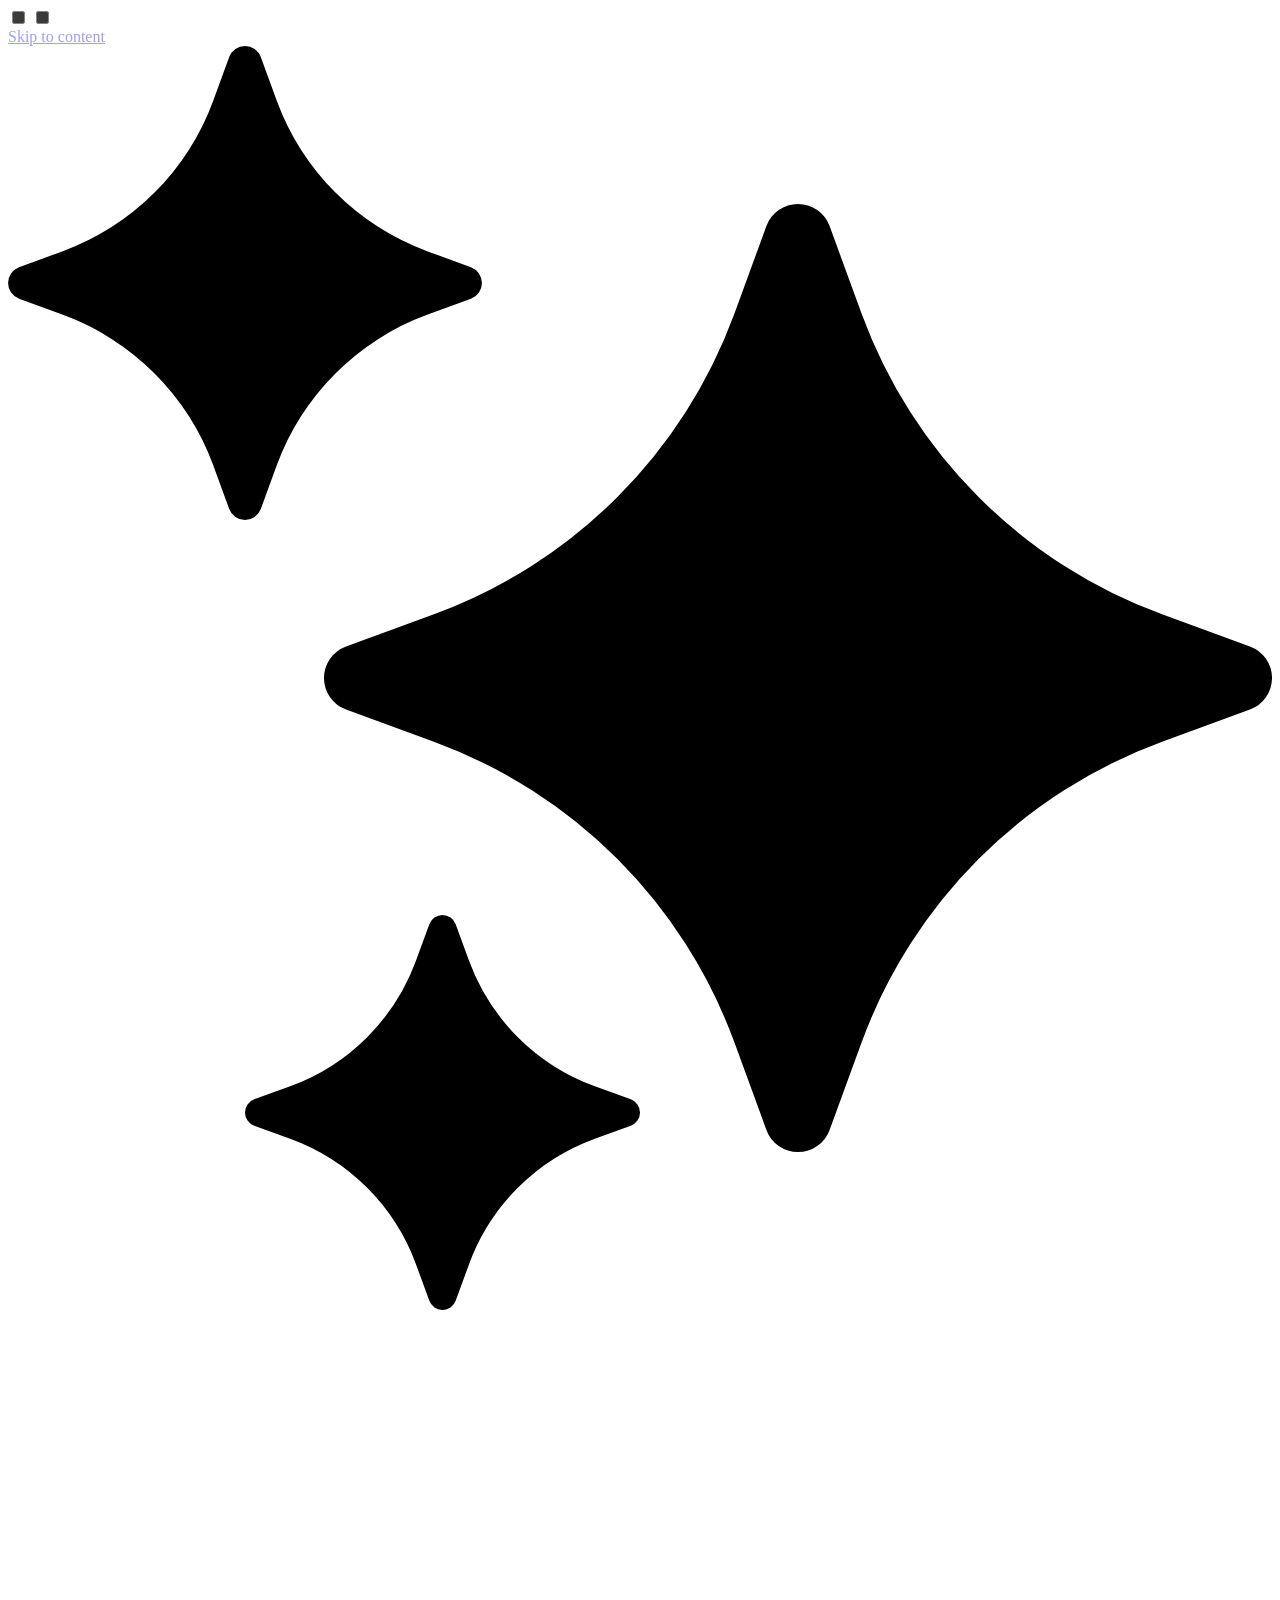
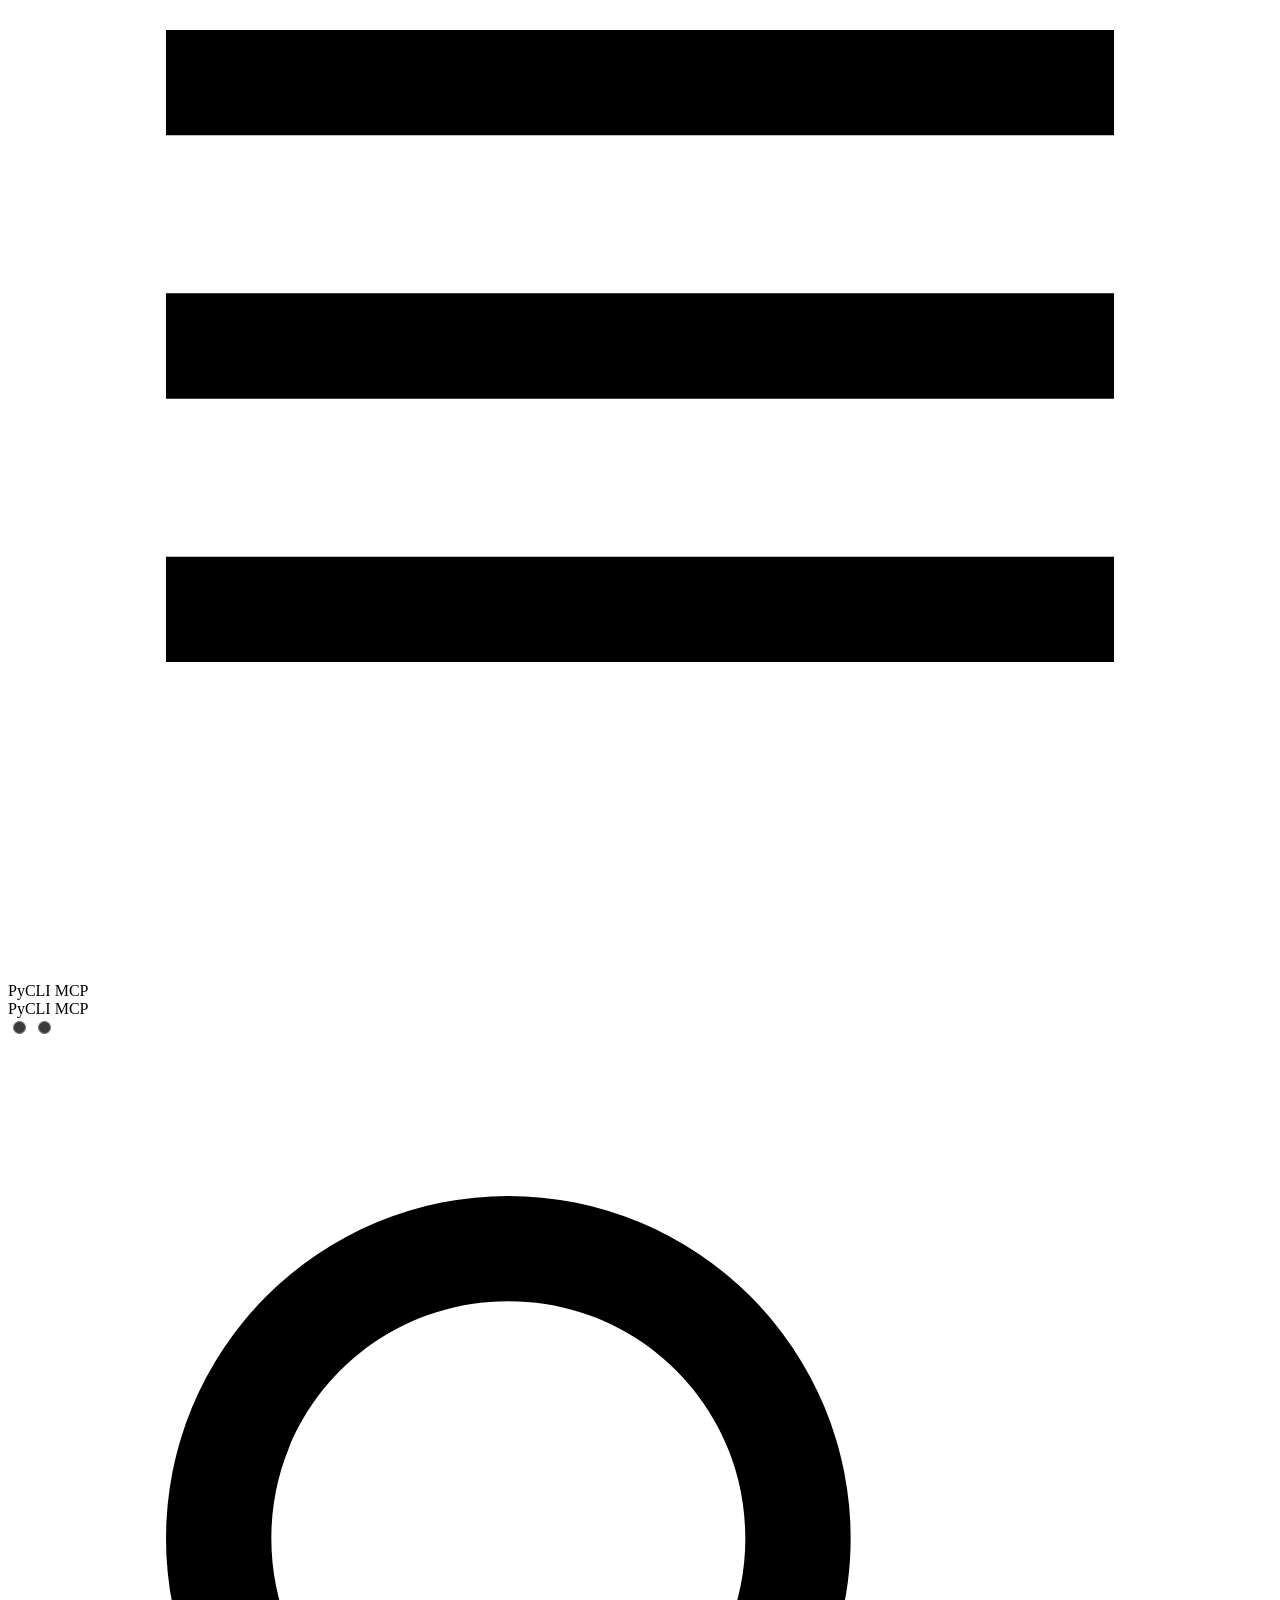
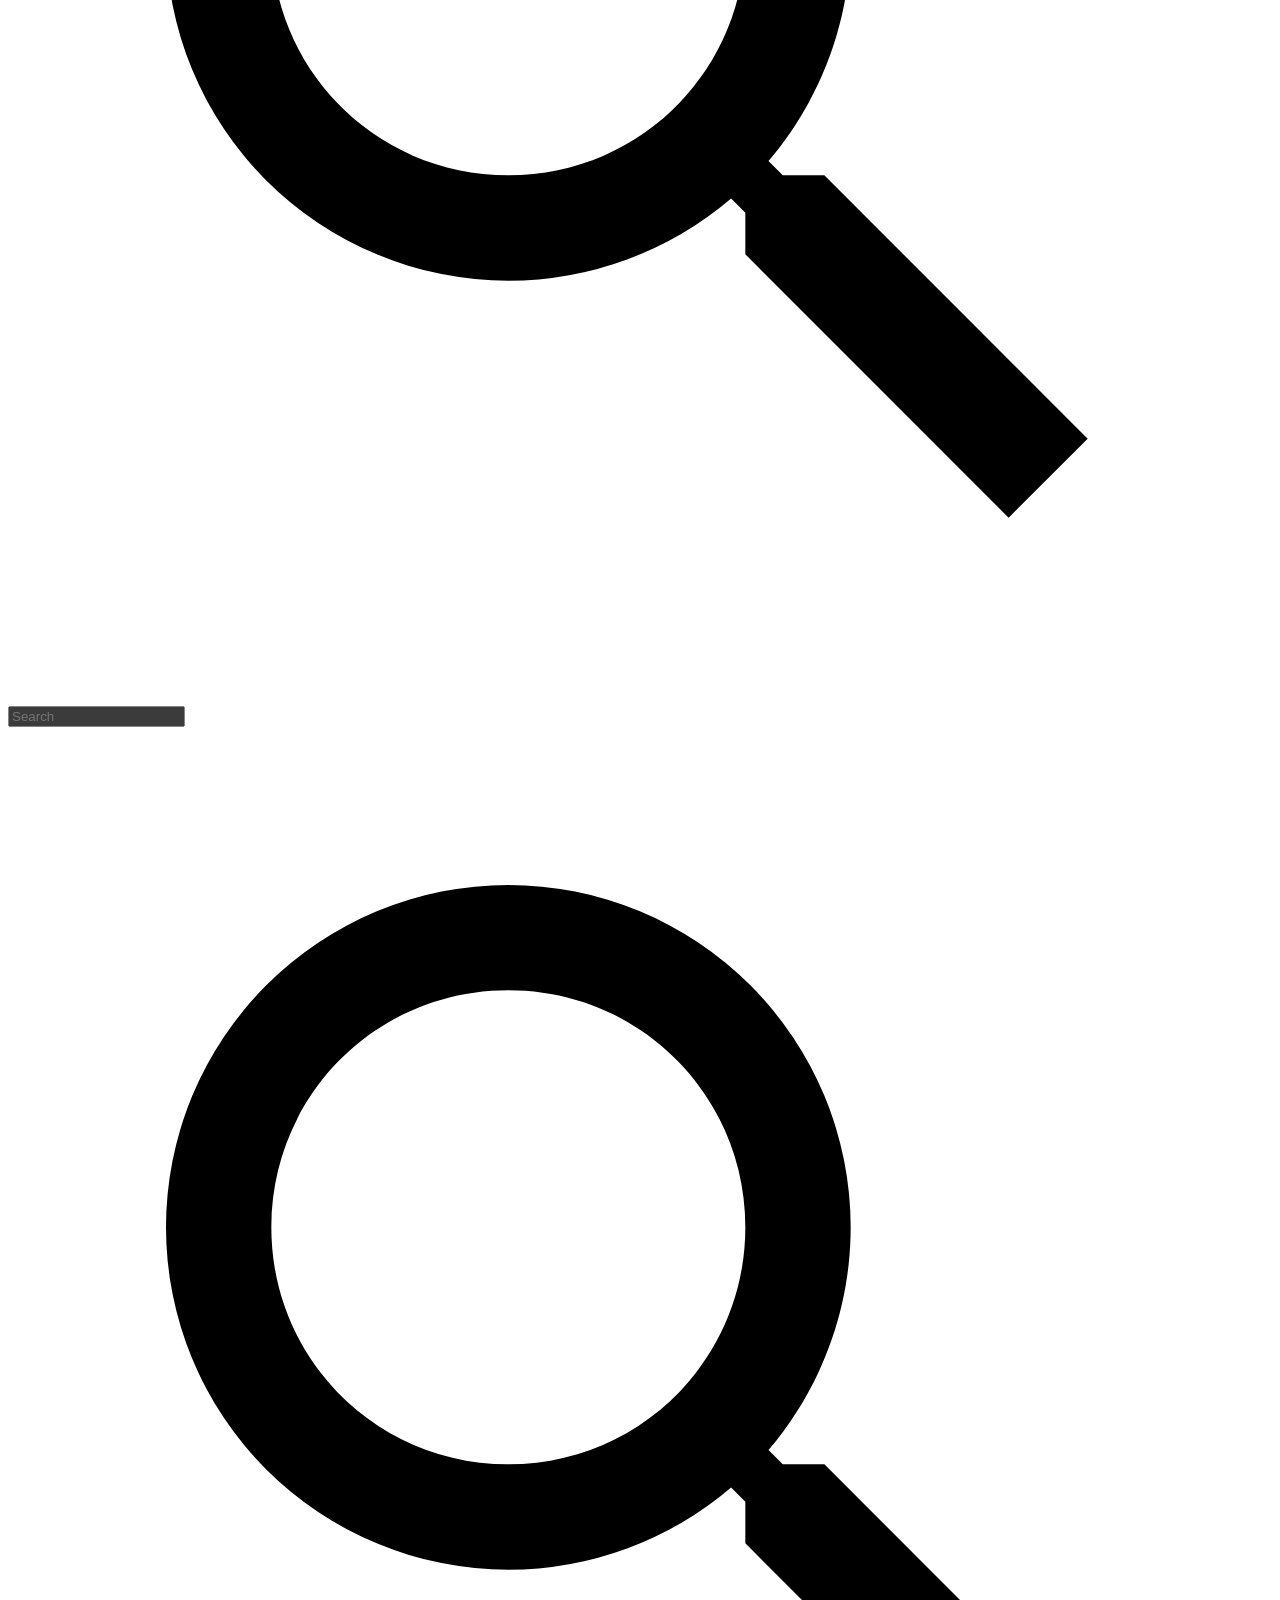
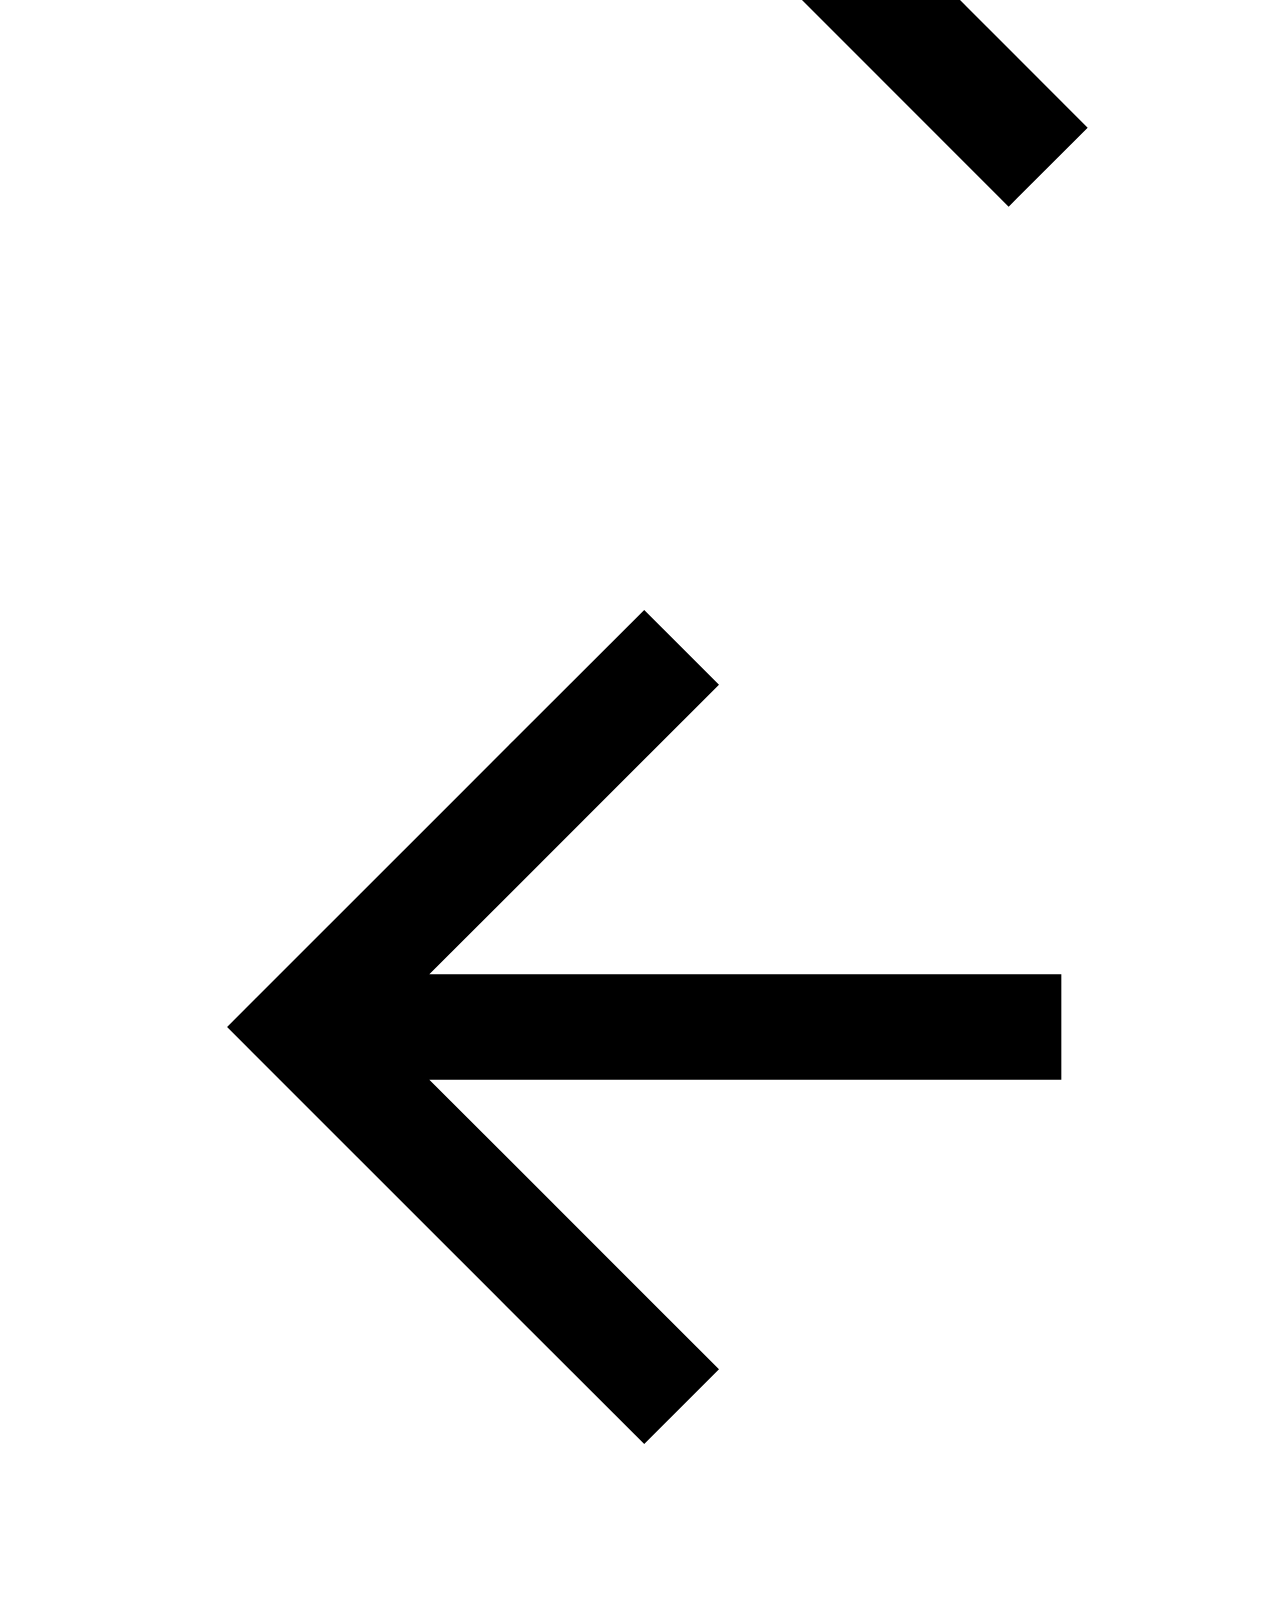
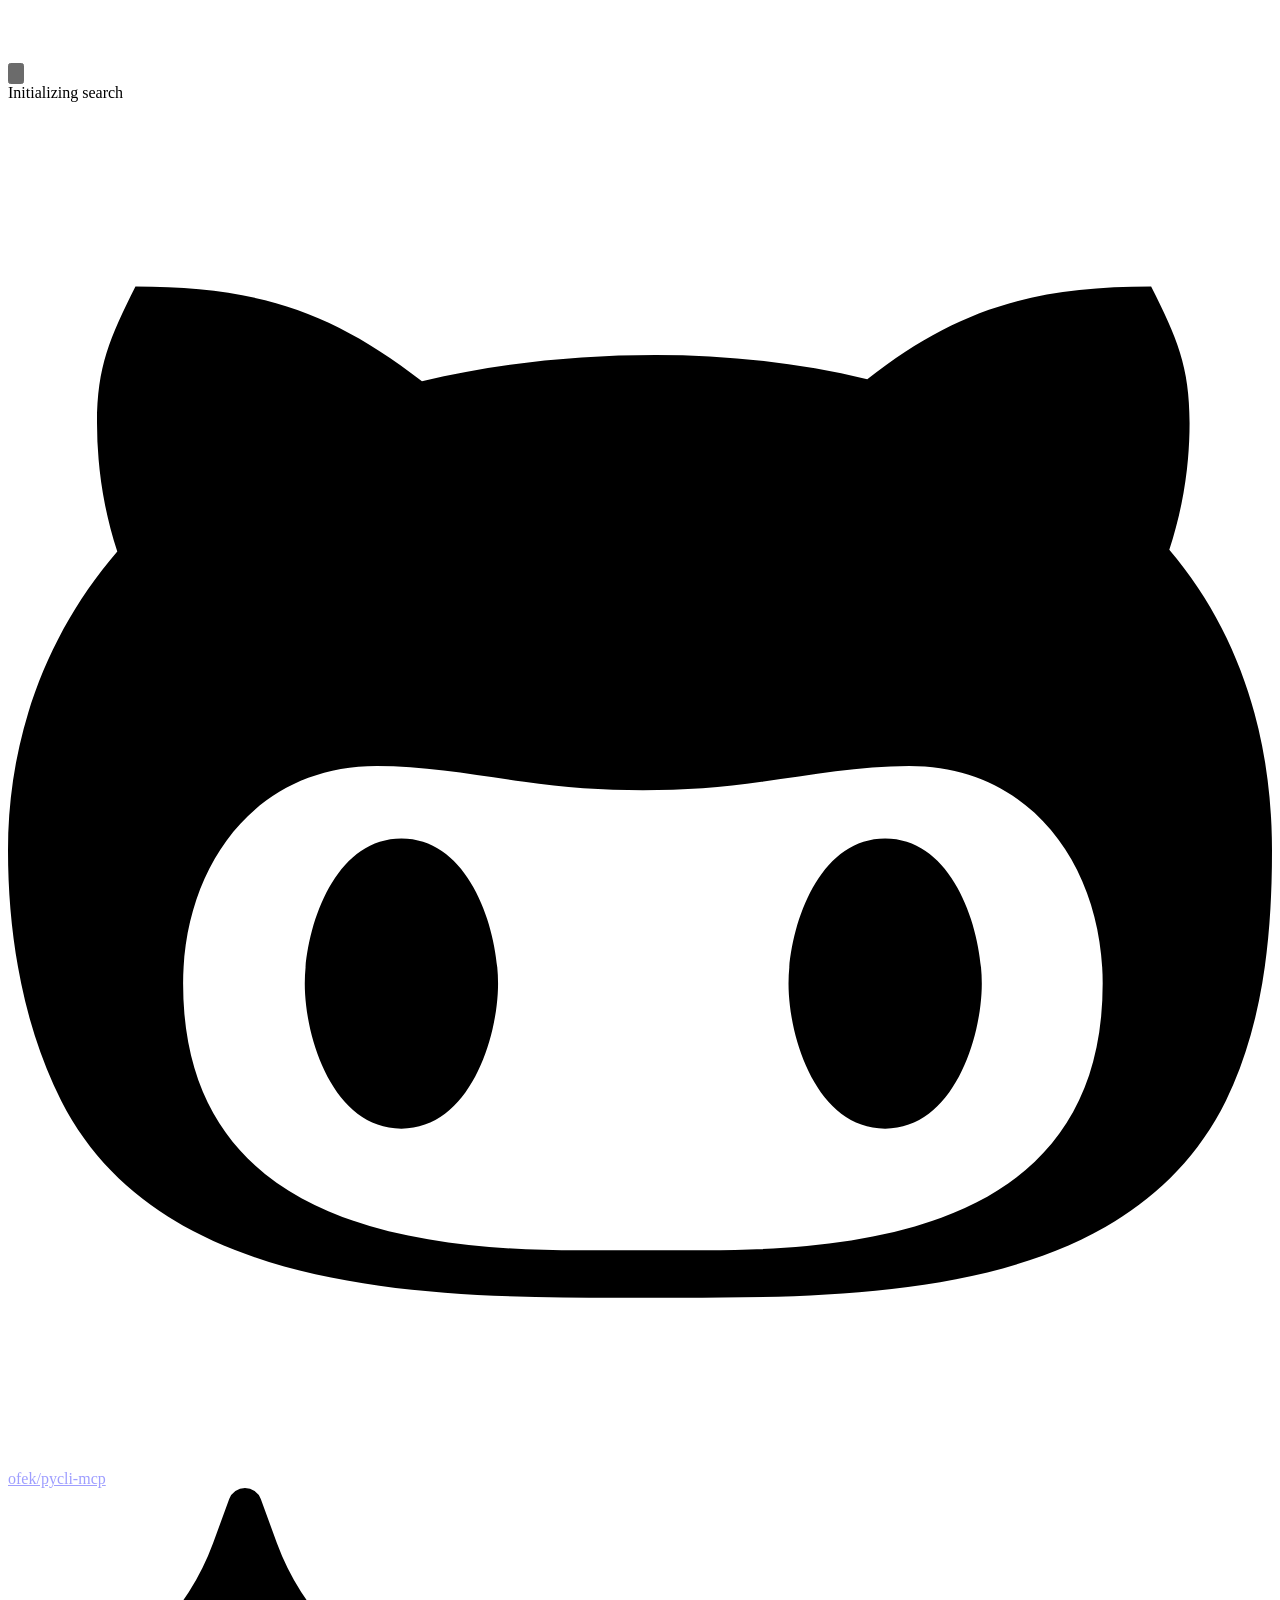
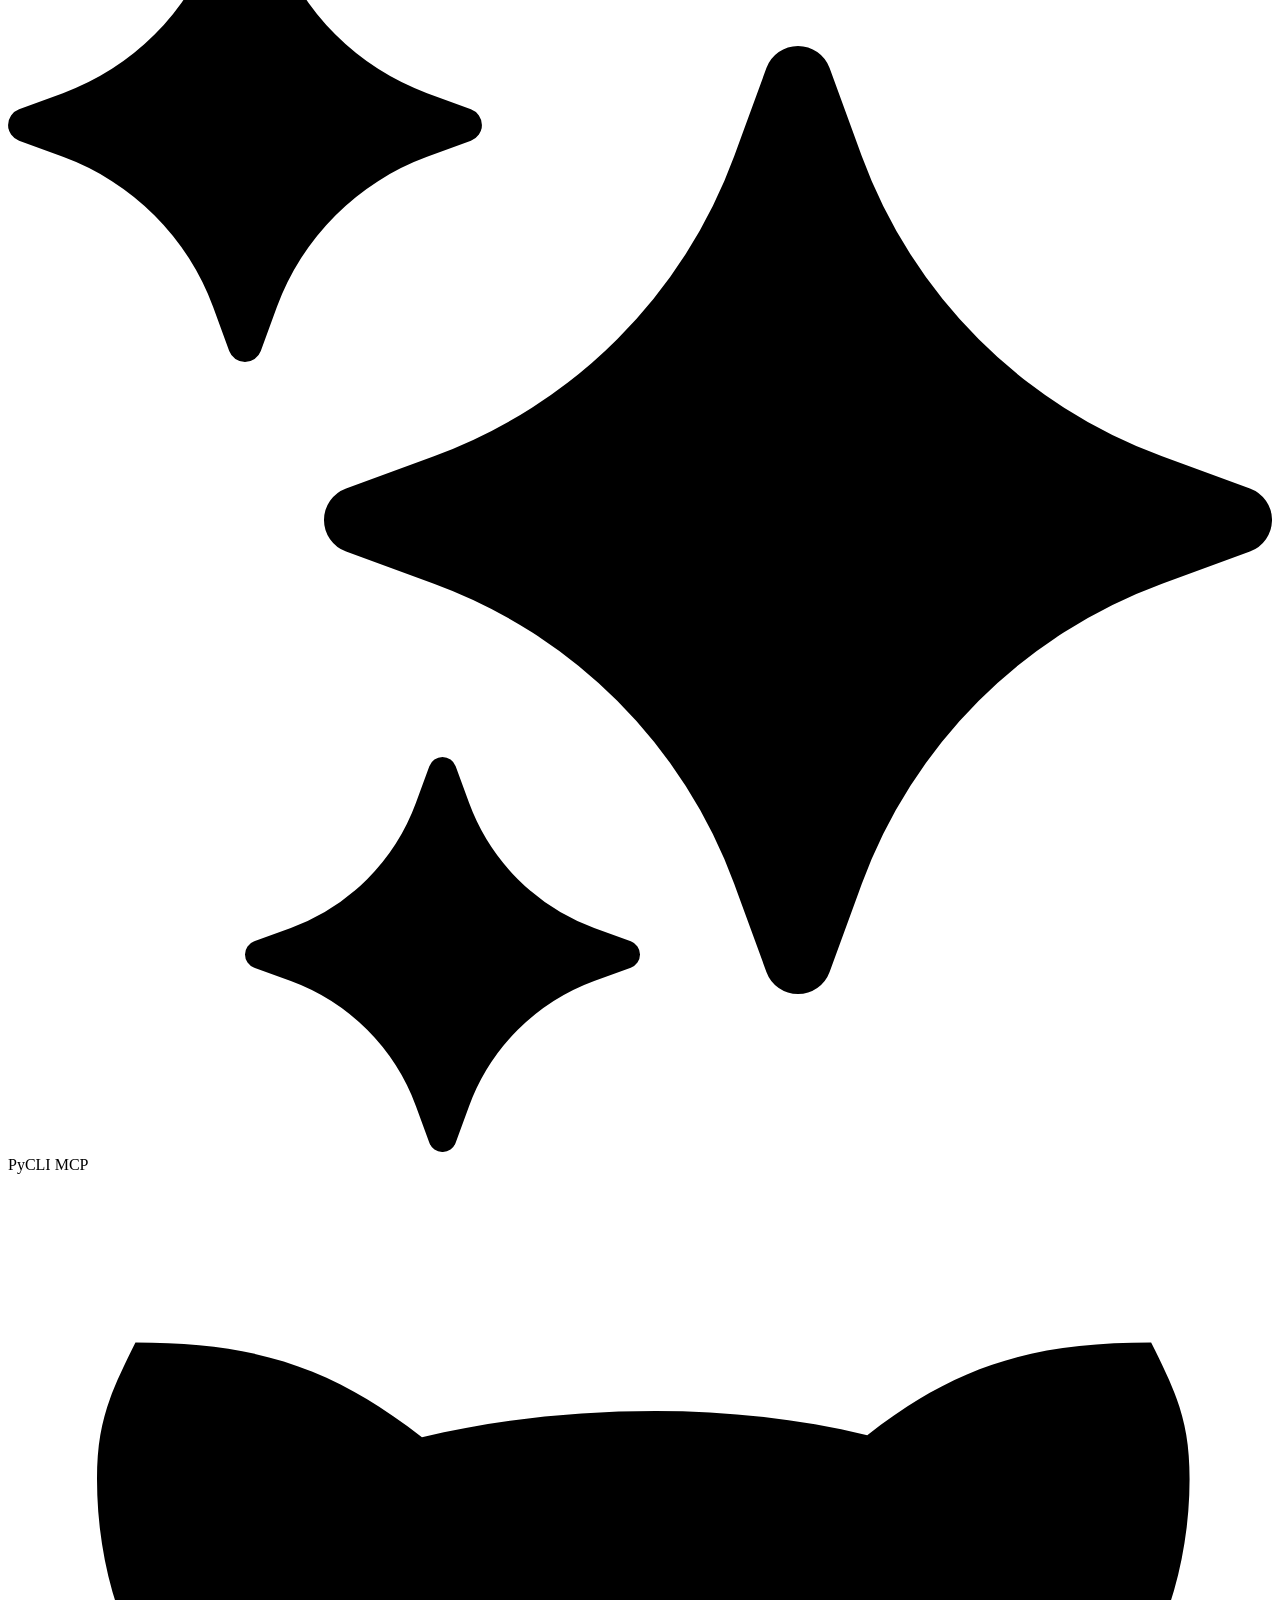
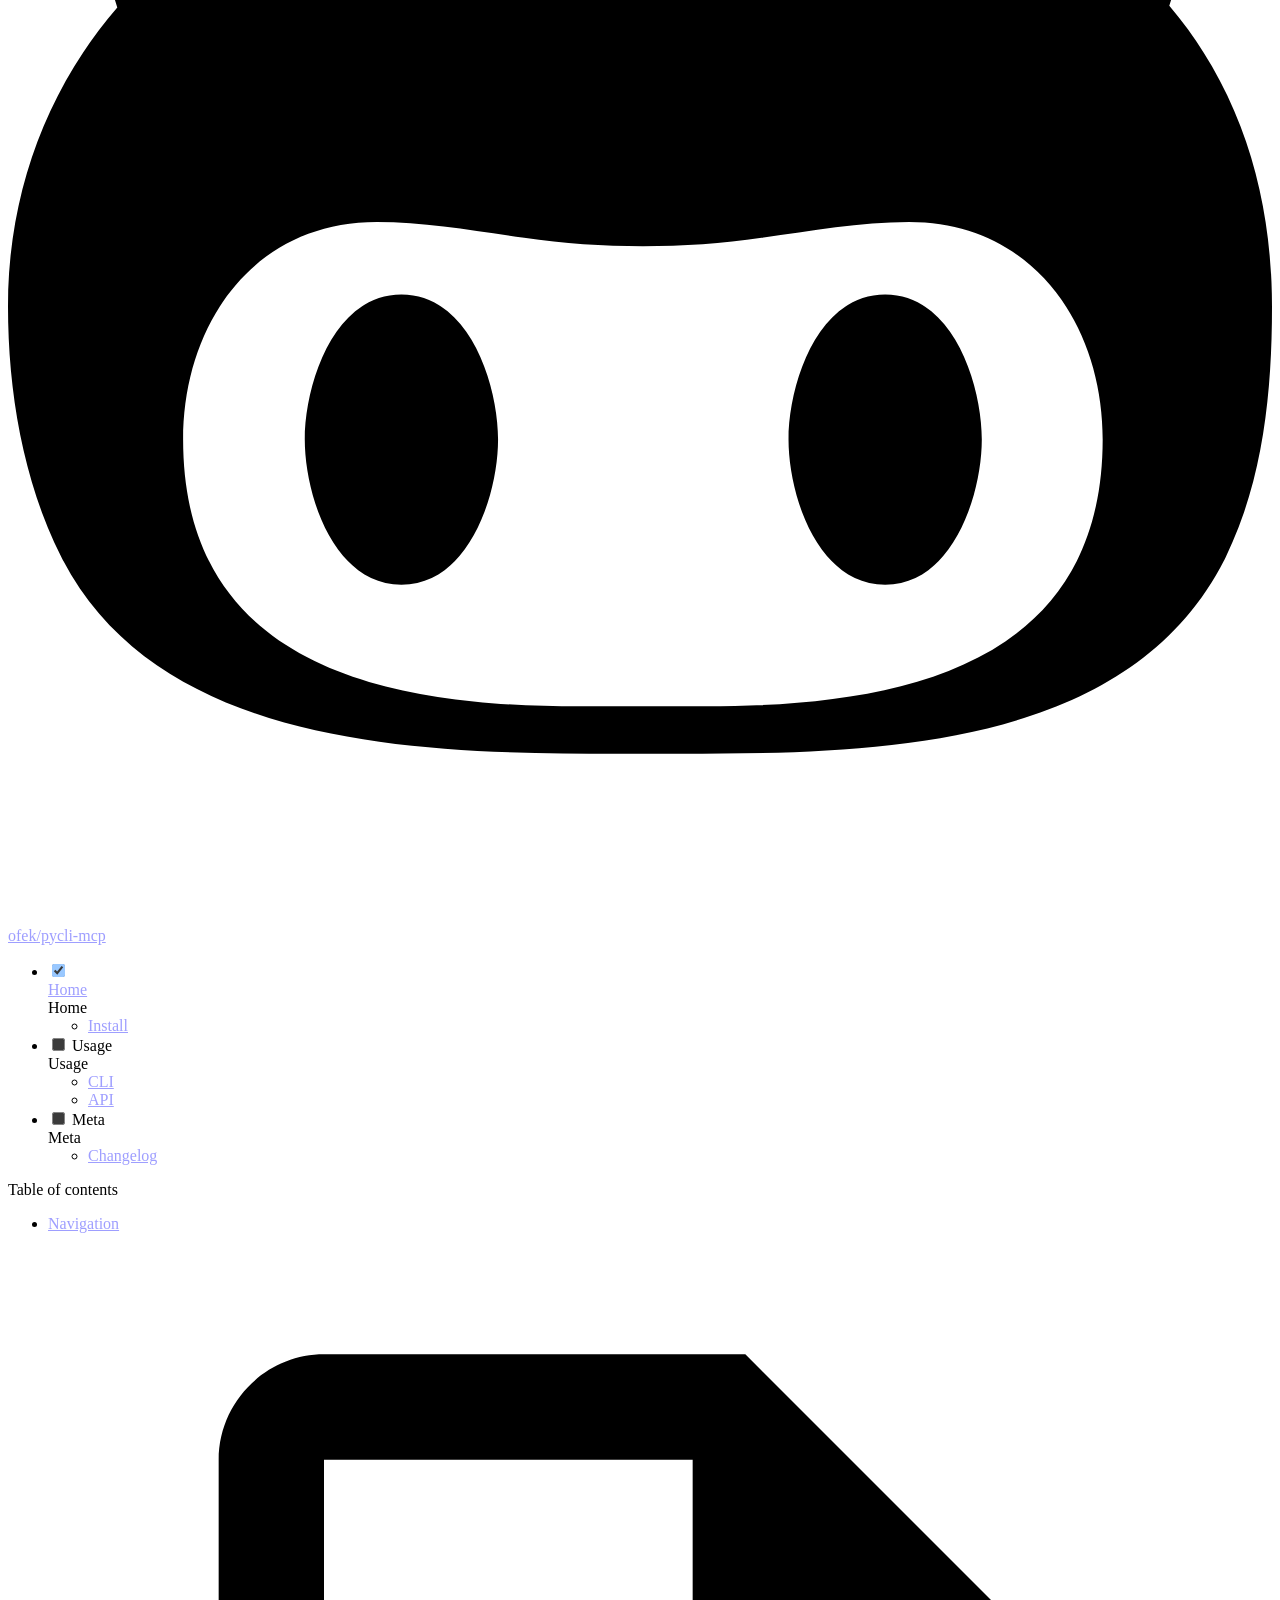
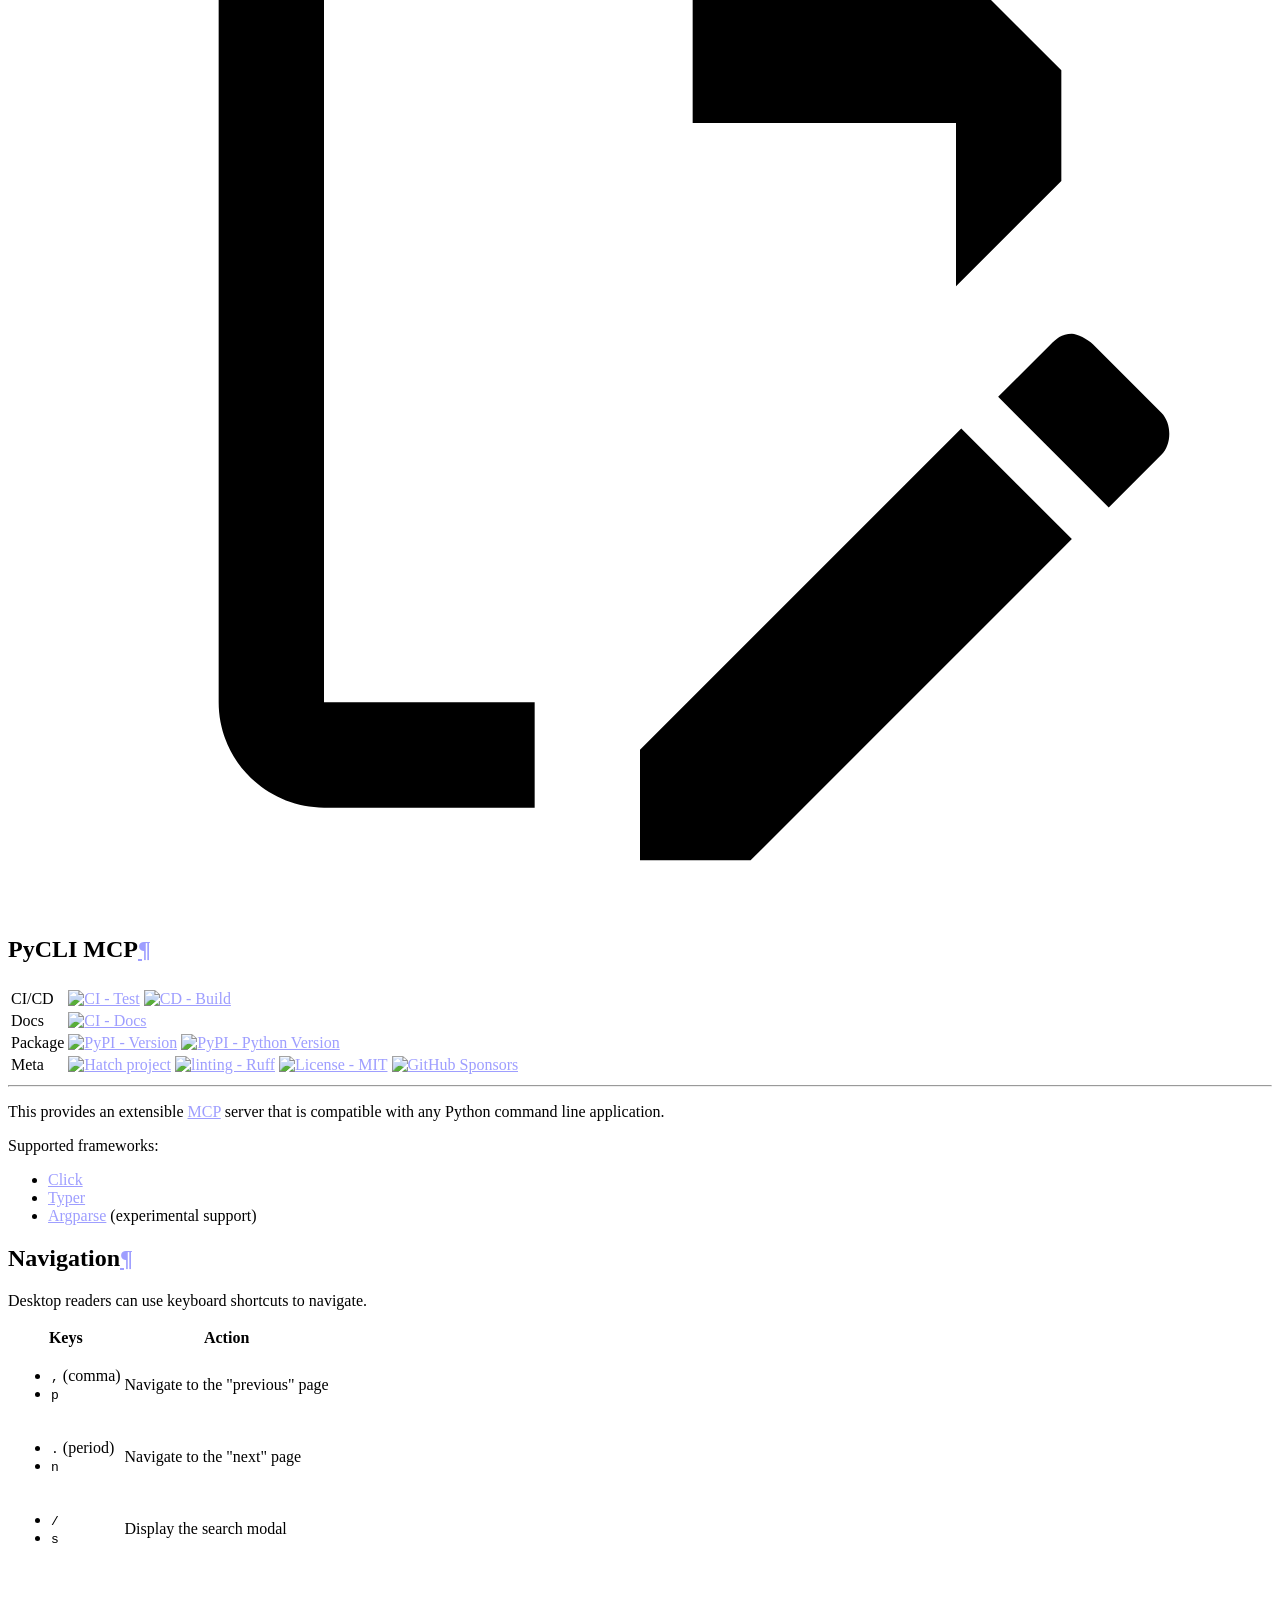
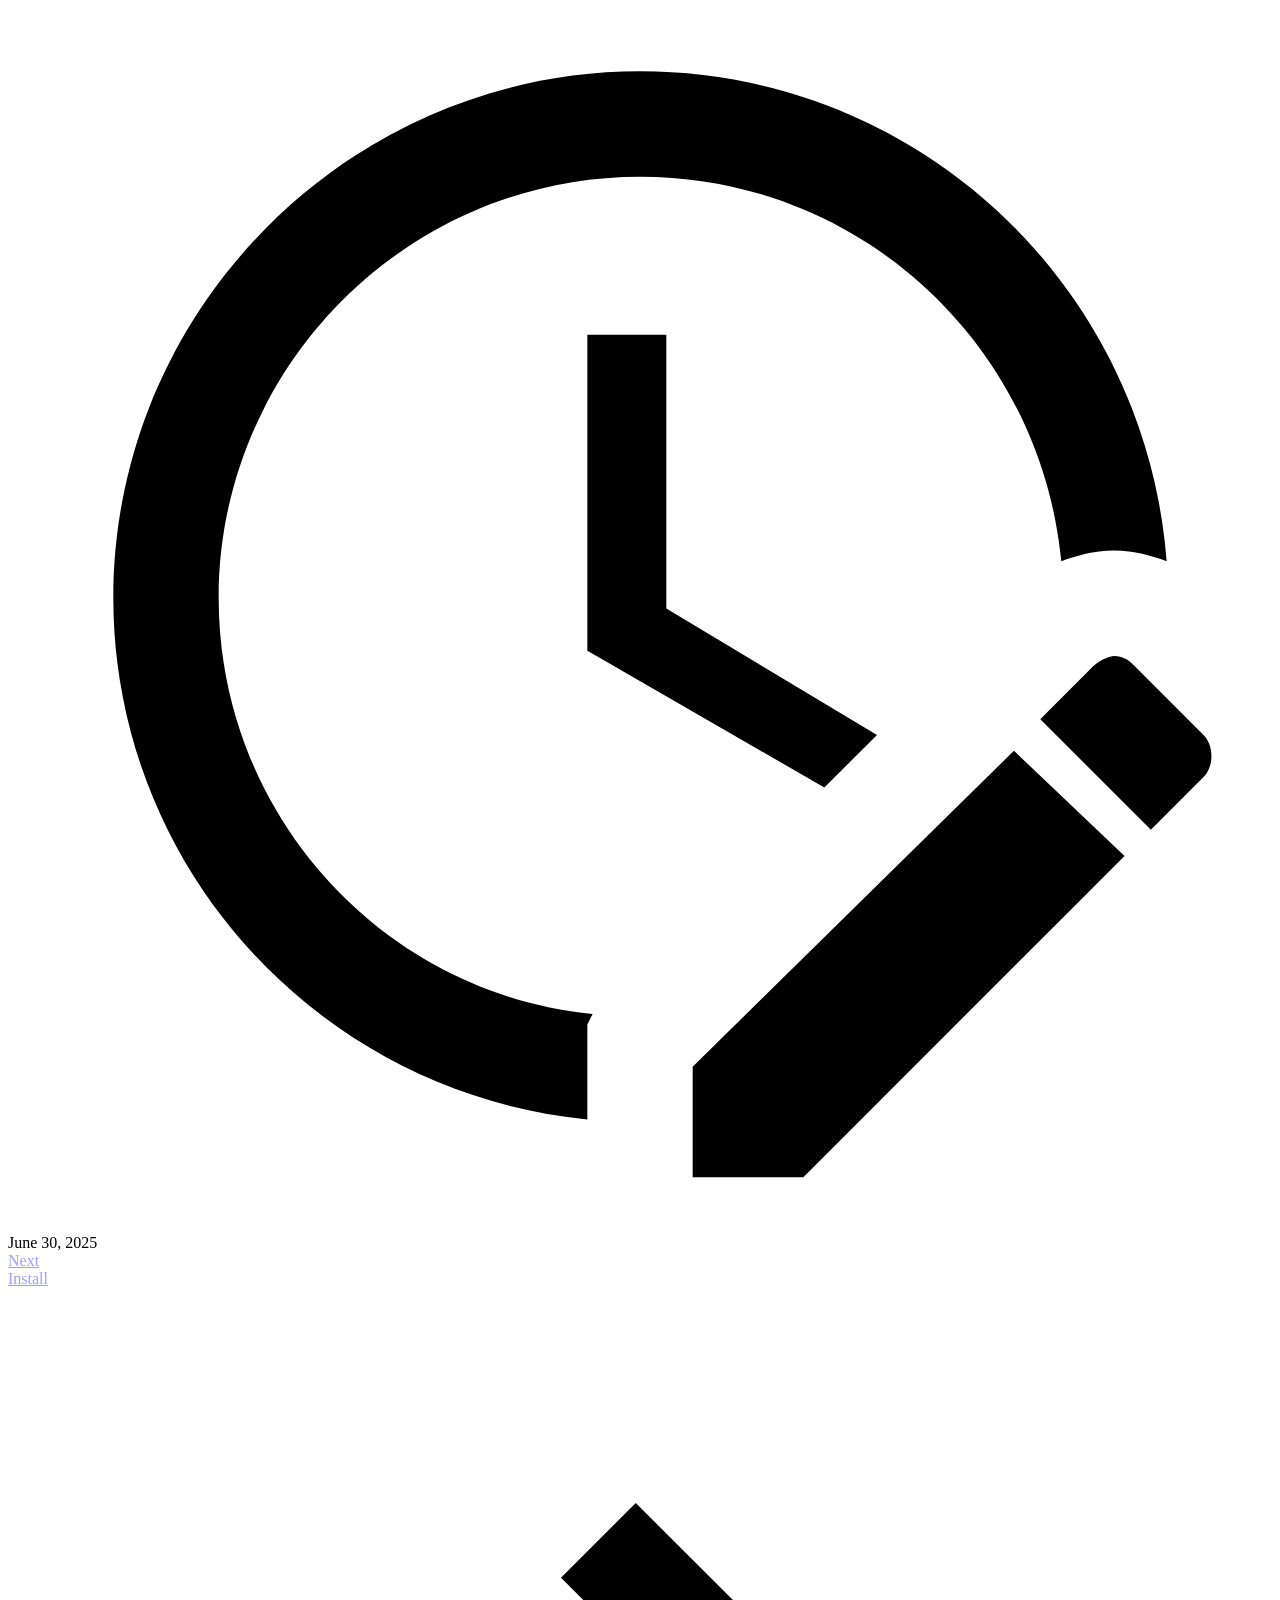
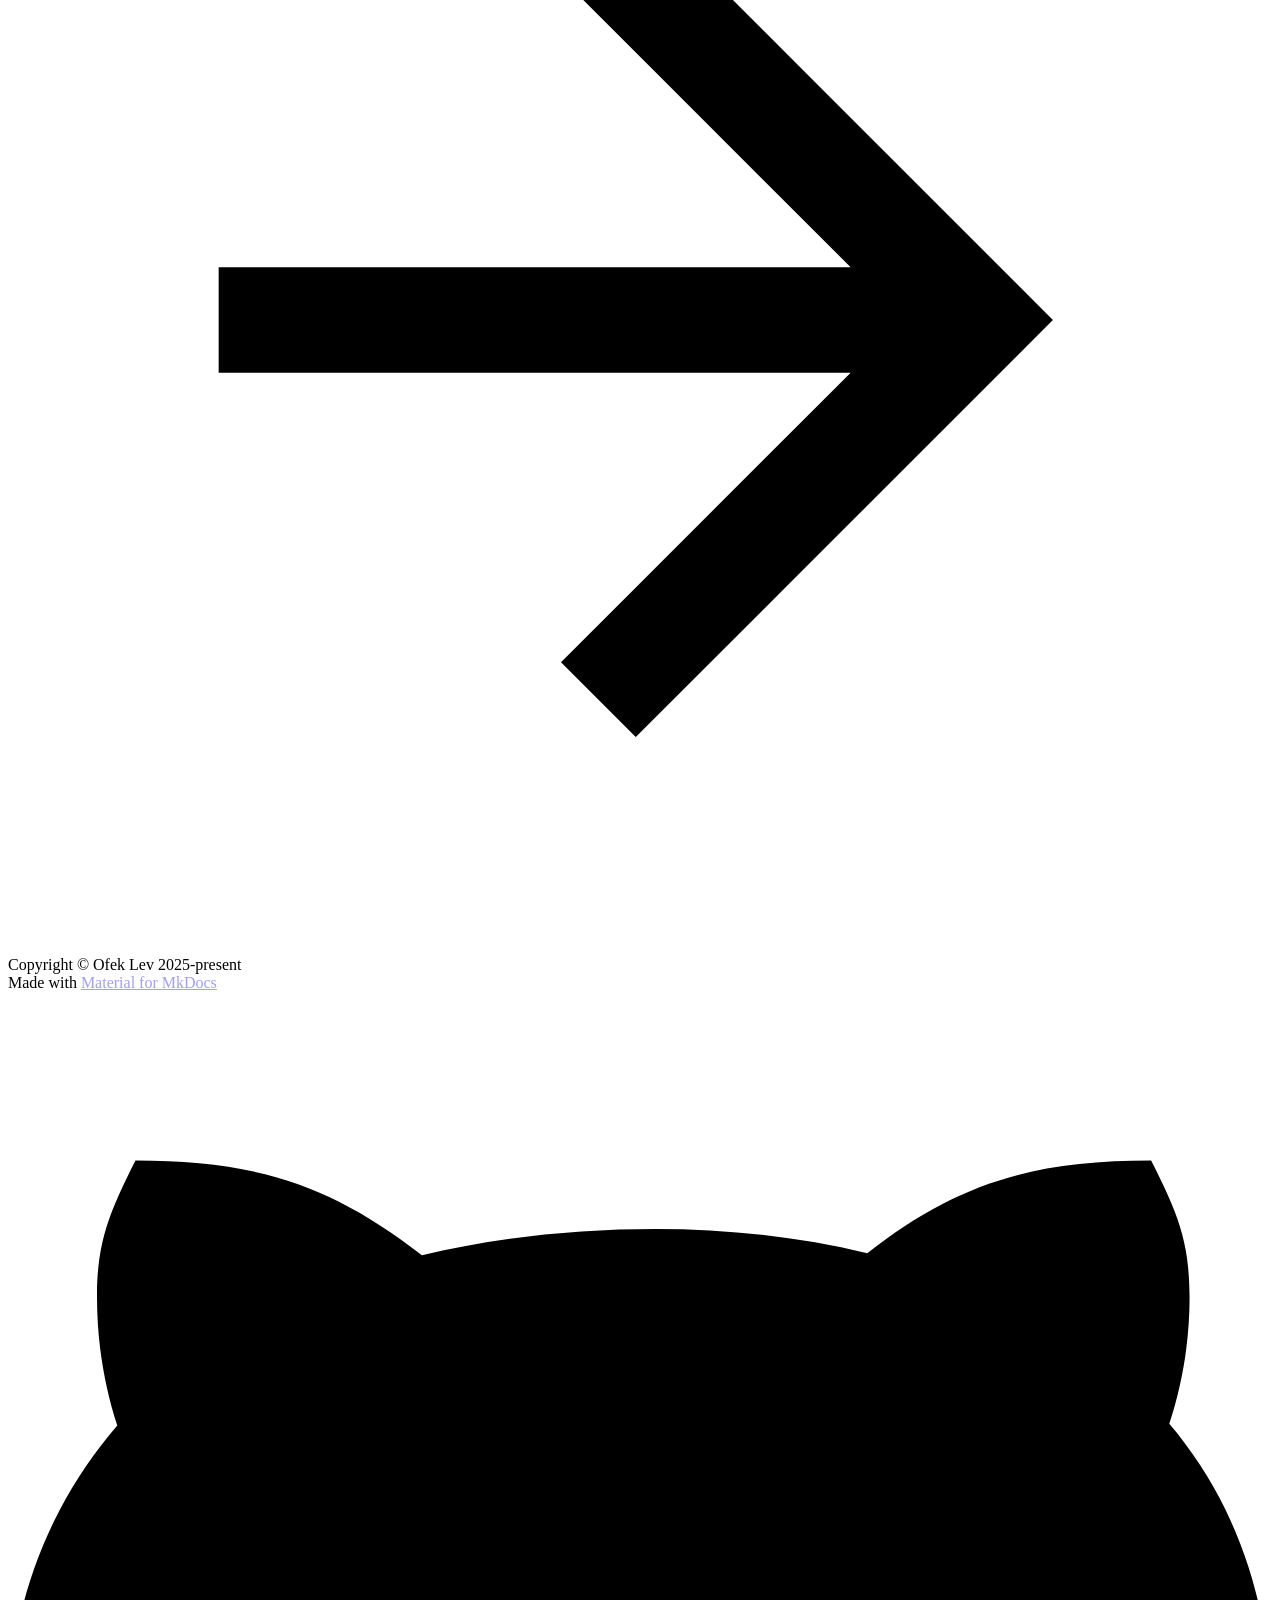
==== commit ecced4db: "Add support for Argparse (#13) c76ba3c4cc930c44a224ee39d6309c3141d129a4" ====
--- a/index.html
+++ b/index.html
@@ -7,6 +7,6 @@
     .gdesc-inner { font-size: 0.75rem; }
     body[data-md-color-scheme="slate"] .gdesc-inner { background: var(--md-default-bg-color);}
     body[data-md-color-scheme="slate"] .gslide-title { color: var(--md-default-fg-color);}
-    body[data-md-color-scheme="slate"] .gslide-desc { color: var(--md-default-fg-color);}</style><script src=assets/javascripts/glightbox.min.js></script></head> <body dir=ltr data-md-color-scheme=slate data-md-color-primary=white data-md-color-accent=indigo> <input class=md-toggle data-md-toggle=drawer type=checkbox id=__drawer autocomplete=off> <input class=md-toggle data-md-toggle=search type=checkbox id=__search autocomplete=off> <label class=md-overlay for=__drawer></label> <div data-md-component=skip> <a href=#pycli-mcp class=md-skip> Skip to content </a> </div> <div data-md-component=announce> </div> <header class="md-header md-header--shadow" data-md-component=header> <nav class="md-header__inner md-grid" aria-label=Header> <a href=. title="PyCLI MCP" class="md-header__button md-logo" aria-label="PyCLI MCP" data-md-component=logo> <svg xmlns=http://www.w3.org/2000/svg viewbox="0 0 24 24"><path d="M14.4 3.419a.639.639 0 0 1 1.2 0l.61 1.668a9.59 9.59 0 0 0 5.703 5.703l1.668.61a.639.639 0 0 1 0 1.2l-1.668.61a9.59 9.59 0 0 0-5.703 5.703l-.61 1.668a.639.639 0 0 1-1.2 0l-.61-1.668a9.59 9.59 0 0 0-5.703-5.703l-1.668-.61a.639.639 0 0 1 0-1.2l1.668-.61a9.59 9.59 0 0 0 5.703-5.703zM8 16.675a.266.266 0 0 1 .5 0l.254.694a4 4 0 0 0 2.376 2.377l.695.254a.266.266 0 0 1 0 .5l-.695.254a4 4 0 0 0-2.376 2.377l-.254.694a.266.266 0 0 1-.5 0l-.254-.694a4 4 0 0 0-2.376-2.377l-.695-.254a.266.266 0 0 1 0-.5l.695-.254a4 4 0 0 0 2.376-2.377zM4.2.21a.32.32 0 0 1 .6 0l.305.833a4.8 4.8 0 0 0 2.852 2.852l.833.305a.32.32 0 0 1 0 .6l-.833.305a4.8 4.8 0 0 0-2.852 2.852L4.8 8.79a.32.32 0 0 1-.6 0l-.305-.833a4.8 4.8 0 0 0-2.852-2.852L.21 4.8a.32.32 0 0 1 0-.6l.833-.305a4.8 4.8 0 0 0 2.852-2.852z"/></svg> </a> <label class="md-header__button md-icon" for=__drawer> <svg xmlns=http://www.w3.org/2000/svg viewbox="0 0 24 24"><path d="M3 6h18v2H3zm0 5h18v2H3zm0 5h18v2H3z"/></svg> </label> <div class=md-header__title data-md-component=header-title> <div class=md-header__ellipsis> <div class=md-header__topic> <span class=md-ellipsis> PyCLI MCP </span> </div> <div class=md-header__topic data-md-component=header-topic> <span class=md-ellipsis> PyCLI MCP </span> </div> </div> </div> <form class=md-header__option data-md-component=palette> <input class=md-option data-md-color-media="(prefers-color-scheme: dark)" data-md-color-scheme=slate data-md-color-primary=white data-md-color-accent=indigo aria-label="Switch to light mode" type=radio name=__palette id=__palette_0> <label class="md-header__button md-icon" title="Switch to light mode" for=__palette_1 hidden> <svg xmlns=http://www.w3.org/2000/svg viewbox="0 0 24 24"><path d="M12 2a7 7 0 0 0-7 7c0 2.38 1.19 4.47 3 5.74V17a1 1 0 0 0 1 1h6a1 1 0 0 0 1-1v-2.26c1.81-1.27 3-3.36 3-5.74a7 7 0 0 0-7-7M9 21a1 1 0 0 0 1 1h4a1 1 0 0 0 1-1v-1H9z"/></svg> </label> <input class=md-option data-md-color-media="(prefers-color-scheme: light)" data-md-color-scheme=default data-md-color-primary=black data-md-color-accent=indigo aria-label="Switch to dark mode" type=radio name=__palette id=__palette_1> <label class="md-header__button md-icon" title="Switch to dark mode" for=__palette_0 hidden> <svg xmlns=http://www.w3.org/2000/svg viewbox="0 0 24 24"><path d="M12 2a7 7 0 0 1 7 7c0 2.38-1.19 4.47-3 5.74V17a1 1 0 0 1-1 1H9a1 1 0 0 1-1-1v-2.26C6.19 13.47 5 11.38 5 9a7 7 0 0 1 7-7M9 21v-1h6v1a1 1 0 0 1-1 1h-4a1 1 0 0 1-1-1m3-17a5 5 0 0 0-5 5c0 2.05 1.23 3.81 3 4.58V16h4v-2.42c1.77-.77 3-2.53 3-4.58a5 5 0 0 0-5-5"/></svg> </label> </form> <script>var palette=__md_get("__palette");if(palette&&palette.color){if("(prefers-color-scheme)"===palette.color.media){var media=matchMedia("(prefers-color-scheme: light)"),input=document.querySelector(media.matches?"[data-md-color-media='(prefers-color-scheme: light)']":"[data-md-color-media='(prefers-color-scheme: dark)']");palette.color.media=input.getAttribute("data-md-color-media"),palette.color.scheme=input.getAttribute("data-md-color-scheme"),palette.color.primary=input.getAttribute("data-md-color-primary"),palette.color.accent=input.getAttribute("data-md-color-accent")}for(var[key,value]of Object.entries(palette.color))document.body.setAttribute("data-md-color-"+key,value)}</script> <label class="md-header__button md-icon" for=__search> <svg xmlns=http://www.w3.org/2000/svg viewbox="0 0 24 24"><path d="M9.5 3A6.5 6.5 0 0 1 16 9.5c0 1.61-.59 3.09-1.56 4.23l.27.27h.79l5 5-1.5 1.5-5-5v-.79l-.27-.27A6.52 6.52 0 0 1 9.5 16 6.5 6.5 0 0 1 3 9.5 6.5 6.5 0 0 1 9.5 3m0 2C7 5 5 7 5 9.5S7 14 9.5 14 14 12 14 9.5 12 5 9.5 5"/></svg> </label> <div class=md-search data-md-component=search role=dialog> <label class=md-search__overlay for=__search></label> <div class=md-search__inner role=search> <form class=md-search__form name=search> <input type=text class=md-search__input name=query aria-label=Search placeholder=Search autocapitalize=off autocorrect=off autocomplete=off spellcheck=false data-md-component=search-query required> <label class="md-search__icon md-icon" for=__search> <svg xmlns=http://www.w3.org/2000/svg viewbox="0 0 24 24"><path d="M9.5 3A6.5 6.5 0 0 1 16 9.5c0 1.61-.59 3.09-1.56 4.23l.27.27h.79l5 5-1.5 1.5-5-5v-.79l-.27-.27A6.52 6.52 0 0 1 9.5 16 6.5 6.5 0 0 1 3 9.5 6.5 6.5 0 0 1 9.5 3m0 2C7 5 5 7 5 9.5S7 14 9.5 14 14 12 14 9.5 12 5 9.5 5"/></svg> <svg xmlns=http://www.w3.org/2000/svg viewbox="0 0 24 24"><path d="M20 11v2H8l5.5 5.5-1.42 1.42L4.16 12l7.92-7.92L13.5 5.5 8 11z"/></svg> </label> <nav class=md-search__options aria-label=Search> <button type=reset class="md-search__icon md-icon" title=Clear aria-label=Clear tabindex=-1> <svg xmlns=http://www.w3.org/2000/svg viewbox="0 0 24 24"><path d="M19 6.41 17.59 5 12 10.59 6.41 5 5 6.41 10.59 12 5 17.59 6.41 19 12 13.41 17.59 19 19 17.59 13.41 12z"/></svg> </button> </nav> </form> <div class=md-search__output> <div class=md-search__scrollwrap tabindex=0 data-md-scrollfix> <div class=md-search-result data-md-component=search-result> <div class=md-search-result__meta> Initializing search </div> <ol class=md-search-result__list role=presentation></ol> </div> </div> </div> </div> </div> <div class=md-header__source> <a href=https://github.com/ofek/pycli-mcp title="Go to repository" class=md-source data-md-component=source> <div class="md-source__icon md-icon"> <svg xmlns=http://www.w3.org/2000/svg viewbox="0 0 480 512"><!-- Font Awesome Free 6.7.2 by @fontawesome - https://fontawesome.com License - https://fontawesome.com/license/free (Icons: CC BY 4.0, Fonts: SIL OFL 1.1, Code: MIT License) Copyright 2024 Fonticons, Inc.--><path d="M186.1 328.7c0 20.9-10.9 55.1-36.7 55.1s-36.7-34.2-36.7-55.1 10.9-55.1 36.7-55.1 36.7 34.2 36.7 55.1M480 278.2c0 31.9-3.2 65.7-17.5 95-37.9 76.6-142.1 74.8-216.7 74.8-75.8 0-186.2 2.7-225.6-74.8-14.6-29-20.2-63.1-20.2-95 0-41.9 13.9-81.5 41.5-113.6-5.2-15.8-7.7-32.4-7.7-48.8 0-21.5 4.9-32.3 14.6-51.8 45.3 0 74.3 9 108.8 36 29-6.9 58.8-10 88.7-10 27 0 54.2 2.9 80.4 9.2 34-26.7 63-35.2 107.8-35.2 9.8 19.5 14.6 30.3 14.6 51.8 0 16.4-2.6 32.7-7.7 48.2 27.5 32.4 39 72.3 39 114.2m-64.3 50.5c0-43.9-26.7-82.6-73.5-82.6-18.9 0-37 3.4-56 6-14.9 2.3-29.8 3.2-45.1 3.2-15.2 0-30.1-.9-45.1-3.2-18.7-2.6-37-6-56-6-46.8 0-73.5 38.7-73.5 82.6 0 87.8 80.4 101.3 150.4 101.3h48.2c70.3 0 150.6-13.4 150.6-101.3m-82.6-55.1c-25.8 0-36.7 34.2-36.7 55.1s10.9 55.1 36.7 55.1 36.7-34.2 36.7-55.1-10.9-55.1-36.7-55.1"/></svg> </div> <div class=md-source__repository> ofek/pycli-mcp </div> </a> </div> </nav> </header> <div class=md-container data-md-component=container> <main class=md-main data-md-component=main> <div class="md-main__inner md-grid"> <div class="md-sidebar md-sidebar--primary" data-md-component=sidebar data-md-type=navigation> <div class=md-sidebar__scrollwrap> <div class=md-sidebar__inner> <nav class="md-nav md-nav--primary" aria-label=Navigation data-md-level=0> <label class=md-nav__title for=__drawer> <a href=. title="PyCLI MCP" class="md-nav__button md-logo" aria-label="PyCLI MCP" data-md-component=logo> <svg xmlns=http://www.w3.org/2000/svg viewbox="0 0 24 24"><path d="M14.4 3.419a.639.639 0 0 1 1.2 0l.61 1.668a9.59 9.59 0 0 0 5.703 5.703l1.668.61a.639.639 0 0 1 0 1.2l-1.668.61a9.59 9.59 0 0 0-5.703 5.703l-.61 1.668a.639.639 0 0 1-1.2 0l-.61-1.668a9.59 9.59 0 0 0-5.703-5.703l-1.668-.61a.639.639 0 0 1 0-1.2l1.668-.61a9.59 9.59 0 0 0 5.703-5.703zM8 16.675a.266.266 0 0 1 .5 0l.254.694a4 4 0 0 0 2.376 2.377l.695.254a.266.266 0 0 1 0 .5l-.695.254a4 4 0 0 0-2.376 2.377l-.254.694a.266.266 0 0 1-.5 0l-.254-.694a4 4 0 0 0-2.376-2.377l-.695-.254a.266.266 0 0 1 0-.5l.695-.254a4 4 0 0 0 2.376-2.377zM4.2.21a.32.32 0 0 1 .6 0l.305.833a4.8 4.8 0 0 0 2.852 2.852l.833.305a.32.32 0 0 1 0 .6l-.833.305a4.8 4.8 0 0 0-2.852 2.852L4.8 8.79a.32.32 0 0 1-.6 0l-.305-.833a4.8 4.8 0 0 0-2.852-2.852L.21 4.8a.32.32 0 0 1 0-.6l.833-.305a4.8 4.8 0 0 0 2.852-2.852z"/></svg> </a> PyCLI MCP </label> <div class=md-nav__source> <a href=https://github.com/ofek/pycli-mcp title="Go to repository" class=md-source data-md-component=source> <div class="md-source__icon md-icon"> <svg xmlns=http://www.w3.org/2000/svg viewbox="0 0 480 512"><!-- Font Awesome Free 6.7.2 by @fontawesome - https://fontawesome.com License - https://fontawesome.com/license/free (Icons: CC BY 4.0, Fonts: SIL OFL 1.1, Code: MIT License) Copyright 2024 Fonticons, Inc.--><path d="M186.1 328.7c0 20.9-10.9 55.1-36.7 55.1s-36.7-34.2-36.7-55.1 10.9-55.1 36.7-55.1 36.7 34.2 36.7 55.1M480 278.2c0 31.9-3.2 65.7-17.5 95-37.9 76.6-142.1 74.8-216.7 74.8-75.8 0-186.2 2.7-225.6-74.8-14.6-29-20.2-63.1-20.2-95 0-41.9 13.9-81.5 41.5-113.6-5.2-15.8-7.7-32.4-7.7-48.8 0-21.5 4.9-32.3 14.6-51.8 45.3 0 74.3 9 108.8 36 29-6.9 58.8-10 88.7-10 27 0 54.2 2.9 80.4 9.2 34-26.7 63-35.2 107.8-35.2 9.8 19.5 14.6 30.3 14.6 51.8 0 16.4-2.6 32.7-7.7 48.2 27.5 32.4 39 72.3 39 114.2m-64.3 50.5c0-43.9-26.7-82.6-73.5-82.6-18.9 0-37 3.4-56 6-14.9 2.3-29.8 3.2-45.1 3.2-15.2 0-30.1-.9-45.1-3.2-18.7-2.6-37-6-56-6-46.8 0-73.5 38.7-73.5 82.6 0 87.8 80.4 101.3 150.4 101.3h48.2c70.3 0 150.6-13.4 150.6-101.3m-82.6-55.1c-25.8 0-36.7 34.2-36.7 55.1s10.9 55.1 36.7 55.1 36.7-34.2 36.7-55.1-10.9-55.1-36.7-55.1"/></svg> </div> <div class=md-source__repository> ofek/pycli-mcp </div> </a> </div> <ul class=md-nav__list data-md-scrollfix> <li class="md-nav__item md-nav__item--active md-nav__item--section md-nav__item--nested"> <input class="md-nav__toggle md-toggle " type=checkbox id=__nav_1 checked> <div class="md-nav__link md-nav__container"> <a href=. class="md-nav__link md-nav__link--active"> <span class=md-ellipsis> Home </span> </a> <label class="md-nav__link md-nav__link--active" for=__nav_1 id=__nav_1_label tabindex> <span class="md-nav__icon md-icon"></span> </label> </div> <nav class=md-nav data-md-level=1 aria-labelledby=__nav_1_label aria-expanded=true> <label class=md-nav__title for=__nav_1> <span class="md-nav__icon md-icon"></span> Home </label> <ul class=md-nav__list data-md-scrollfix> <li class=md-nav__item> <a href=install/ class=md-nav__link> <span class=md-ellipsis> Install </span> </a> </li> </ul> </nav> </li> <li class="md-nav__item md-nav__item--section md-nav__item--nested"> <input class="md-nav__toggle md-toggle md-toggle--indeterminate" type=checkbox id=__nav_2> <label class=md-nav__link for=__nav_2 id=__nav_2_label tabindex> <span class=md-ellipsis> Usage </span> <span class="md-nav__icon md-icon"></span> </label> <nav class=md-nav data-md-level=1 aria-labelledby=__nav_2_label aria-expanded=false> <label class=md-nav__title for=__nav_2> <span class="md-nav__icon md-icon"></span> Usage </label> <ul class=md-nav__list data-md-scrollfix> <li class=md-nav__item> <a href=cli/ class=md-nav__link> <span class=md-ellipsis> CLI </span> </a> </li> <li class=md-nav__item> <a href=api/ class=md-nav__link> <span class=md-ellipsis> API </span> </a> </li> </ul> </nav> </li> <li class="md-nav__item md-nav__item--section md-nav__item--nested"> <input class="md-nav__toggle md-toggle md-toggle--indeterminate" type=checkbox id=__nav_3> <label class=md-nav__link for=__nav_3 id=__nav_3_label tabindex> <span class=md-ellipsis> Meta </span> <span class="md-nav__icon md-icon"></span> </label> <nav class=md-nav data-md-level=1 aria-labelledby=__nav_3_label aria-expanded=false> <label class=md-nav__title for=__nav_3> <span class="md-nav__icon md-icon"></span> Meta </label> <ul class=md-nav__list data-md-scrollfix> <li class=md-nav__item> <a href=changelog/ class=md-nav__link> <span class=md-ellipsis> Changelog </span> </a> </li> </ul> </nav> </li> </ul> </nav> </div> </div> </div> <div class="md-sidebar md-sidebar--secondary" data-md-component=sidebar data-md-type=toc> <div class=md-sidebar__scrollwrap> <div class=md-sidebar__inner> <nav class="md-nav md-nav--secondary" aria-label="Table of contents"> <label class=md-nav__title for=__toc> <span class="md-nav__icon md-icon"></span> Table of contents </label> <ul class=md-nav__list data-md-component=toc data-md-scrollfix> <li class=md-nav__item> <a href=#navigation class=md-nav__link> <span class=md-ellipsis> Navigation </span> </a> </li> </ul> </nav> </div> </div> </div> <div class=md-content data-md-component=content> <article class="md-content__inner md-typeset"> <a href=https://github.com/ofek/pycli-mcp/blob/main/docs/index.md title="Edit this page" class="md-content__button md-icon"> <svg xmlns=http://www.w3.org/2000/svg viewbox="0 0 24 24"><path d="M10 20H6V4h7v5h5v3.1l2-2V8l-6-6H6c-1.1 0-2 .9-2 2v16c0 1.1.9 2 2 2h4zm10.2-7c.1 0 .3.1.4.2l1.3 1.3c.2.2.2.6 0 .8l-1 1-2.1-2.1 1-1c.1-.1.2-.2.4-.2m0 3.9L14.1 23H12v-2.1l6.1-6.1z"/></svg> </a> <h1 id=pycli-mcp>PyCLI MCP<a class=headerlink href=#pycli-mcp title="Permanent link">&para;</a></h1> <table> <thead> <tr> <th></th> <th></th> </tr> </thead> <tbody> <tr> <td>CI/CD</td> <td><a href=https://github.com/ofek/pycli-mcp/actions/workflows/test.yml><img alt="CI - Test" class=off-glb loading=lazy src=https://github.com/ofek/pycli-mcp/actions/workflows/test.yml/badge.svg></a> <a href=https://github.com/ofek/pycli-mcp/actions/workflows/build.yml><img alt="CD - Build" class=off-glb loading=lazy src=https://github.com/ofek/pycli-mcp/actions/workflows/build.yml/badge.svg></a></td> </tr> <tr> <td>Docs</td> <td><a href=https://github.com/ofek/pycli-mcp/actions/workflows/docs.yml><img alt="CI - Docs" class=off-glb loading=lazy src=https://github.com/ofek/pycli-mcp/actions/workflows/docs.yml/badge.svg></a></td> </tr> <tr> <td>Package</td> <td><a href=https://pypi.org/project/pycli-mcp/ ><img alt="PyPI - Version" class=off-glb loading=lazy src="https://img.shields.io/pypi/v/pycli-mcp.svg?logo=pypi&label=PyPI&logoColor=gold"></a> <a href=https://pypi.org/project/pycli-mcp/ ><img alt="PyPI - Python Version" class=off-glb loading=lazy src="https://img.shields.io/pypi/pyversions/pycli-mcp.svg?logo=python&label=Python&logoColor=gold"></a></td> </tr> <tr> <td>Meta</td> <td><a href=https://github.com/ofek/pycli-mcp><img alt="Hatch project" class=off-glb loading=lazy src=https://img.shields.io/badge/%F0%9F%A5%9A-Hatch-4051b5.svg></a> <a href=https://github.com/astral-sh/ruff><img alt="linting - Ruff" class=off-glb loading=lazy src="https://img.shields.io/endpoint?url=https://raw.githubusercontent.com/astral-sh/ruff/main/assets/badge/v2.json"></a> <a href=https://spdx.org/licenses/ ><img alt="License - MIT" class=off-glb loading=lazy src=https://img.shields.io/badge/license-MIT-9400d3.svg></a> <a href=https://github.com/sponsors/ofek><img alt="GitHub Sponsors" class=off-glb loading=lazy src="https://img.shields.io/github/sponsors/ofek?logo=GitHub%20Sponsors&style=social"></a></td> </tr> </tbody> </table> <hr> <p>This provides an extensible <a href=https://modelcontextprotocol.io>MCP</a> server that is compatible with any Python command line application.</p> <p>Supported frameworks:</p> <ul> <li><a href=https://github.com/pallets/click>Click</a></li> <li><a href=https://github.com/fastapi/typer>Typer</a></li> </ul> <h2 id=navigation>Navigation<a class=headerlink href=#navigation title="Permanent link">&para;</a></h2> <p>Desktop readers can use keyboard shortcuts to navigate.</p> <table> <thead> <tr> <th>Keys</th> <th>Action</th> </tr> </thead> <tbody> <tr> <td><ul><li><kbd>,</kbd> (comma)</li><li><kbd>p</kbd></li></ul></td> <td>Navigate to the "previous" page</td> </tr> <tr> <td><ul><li><kbd>.</kbd> (period)</li><li><kbd>n</kbd></li></ul></td> <td>Navigate to the "next" page</td> </tr> <tr> <td><ul><li><kbd>/</kbd></li><li><kbd>s</kbd></li></ul></td> <td>Display the search modal</td> </tr> </tbody> </table> <aside class=md-source-file> <span class=md-source-file__fact> <span class=md-icon title="Last update"> <svg xmlns=http://www.w3.org/2000/svg viewbox="0 0 24 24"><path d="M21 13.1c-.1 0-.3.1-.4.2l-1 1 2.1 2.1 1-1c.2-.2.2-.6 0-.8l-1.3-1.3c-.1-.1-.2-.2-.4-.2m-1.9 1.8-6.1 6V23h2.1l6.1-6.1zM12.5 7v5.2l4 2.4-1 1L11 13V7zM11 21.9c-5.1-.5-9-4.8-9-9.9C2 6.5 6.5 2 12 2c5.3 0 9.6 4.1 10 9.3-.3-.1-.6-.2-1-.2s-.7.1-1 .2C19.6 7.2 16.2 4 12 4c-4.4 0-8 3.6-8 8 0 4.1 3.1 7.5 7.1 7.9l-.1.2z"/></svg> </span> <span class="git-revision-date-localized-plugin git-revision-date-localized-plugin-date">June 29, 2025</span> </span> </aside> </article> </div> <script>var tabs=__md_get("__tabs");if(Array.isArray(tabs))e:for(var set of document.querySelectorAll(".tabbed-set")){var labels=set.querySelector(".tabbed-labels");for(var tab of tabs)for(var label of labels.getElementsByTagName("label"))if(label.innerText.trim()===tab){var input=document.getElementById(label.htmlFor);input.checked=!0;continue e}}</script> <script>var target=document.getElementById(location.hash.slice(1));target&&target.name&&(target.checked=target.name.startsWith("__tabbed_"))</script> </div> </main> <footer class=md-footer> <nav class="md-footer__inner md-grid" aria-label=Footer> <a href=install/ class="md-footer__link md-footer__link--next" aria-label="Next: Install"> <div class=md-footer__title> <span class=md-footer__direction> Next </span> <div class=md-ellipsis> Install </div> </div> <div class="md-footer__button md-icon"> <svg xmlns=http://www.w3.org/2000/svg viewbox="0 0 24 24"><path d="M4 11v2h12l-5.5 5.5 1.42 1.42L19.84 12l-7.92-7.92L10.5 5.5 16 11z"/></svg> </div> </a> </nav> <div class="md-footer-meta md-typeset"> <div class="md-footer-meta__inner md-grid"> <div class=md-copyright> <div class=md-copyright__highlight> Copyright &copy; Ofek Lev 2025-present </div> Made with <a href=https://squidfunk.github.io/mkdocs-material/ target=_blank rel=noopener> Material for MkDocs </a> </div> <div class=md-social> <a href=https://github.com/ofek target=_blank rel=noopener title=github.com class=md-social__link> <svg xmlns=http://www.w3.org/2000/svg viewbox="0 0 480 512"><!-- Font Awesome Free 6.7.2 by @fontawesome - https://fontawesome.com License - https://fontawesome.com/license/free (Icons: CC BY 4.0, Fonts: SIL OFL 1.1, Code: MIT License) Copyright 2024 Fonticons, Inc.--><path d="M186.1 328.7c0 20.9-10.9 55.1-36.7 55.1s-36.7-34.2-36.7-55.1 10.9-55.1 36.7-55.1 36.7 34.2 36.7 55.1M480 278.2c0 31.9-3.2 65.7-17.5 95-37.9 76.6-142.1 74.8-216.7 74.8-75.8 0-186.2 2.7-225.6-74.8-14.6-29-20.2-63.1-20.2-95 0-41.9 13.9-81.5 41.5-113.6-5.2-15.8-7.7-32.4-7.7-48.8 0-21.5 4.9-32.3 14.6-51.8 45.3 0 74.3 9 108.8 36 29-6.9 58.8-10 88.7-10 27 0 54.2 2.9 80.4 9.2 34-26.7 63-35.2 107.8-35.2 9.8 19.5 14.6 30.3 14.6 51.8 0 16.4-2.6 32.7-7.7 48.2 27.5 32.4 39 72.3 39 114.2m-64.3 50.5c0-43.9-26.7-82.6-73.5-82.6-18.9 0-37 3.4-56 6-14.9 2.3-29.8 3.2-45.1 3.2-15.2 0-30.1-.9-45.1-3.2-18.7-2.6-37-6-56-6-46.8 0-73.5 38.7-73.5 82.6 0 87.8 80.4 101.3 150.4 101.3h48.2c70.3 0 150.6-13.4 150.6-101.3m-82.6-55.1c-25.8 0-36.7 34.2-36.7 55.1s10.9 55.1 36.7 55.1 36.7-34.2 36.7-55.1-10.9-55.1-36.7-55.1"/></svg> </a> <a href=https://ofek.dev/words/ target=_blank rel=noopener title=ofek.dev class=md-social__link> <svg xmlns=http://www.w3.org/2000/svg viewbox="0 0 512 512"><!-- Font Awesome Free 6.7.2 by @fontawesome - https://fontawesome.com License - https://fontawesome.com/license/free (Icons: CC BY 4.0, Fonts: SIL OFL 1.1, Code: MIT License) Copyright 2024 Fonticons, Inc.--><path d="M192 32c0 17.7 14.3 32 32 32 123.7 0 224 100.3 224 224 0 17.7 14.3 32 32 32s32-14.3 32-32C512 128.9 383.1 0 224 0c-17.7 0-32 14.3-32 32m0 96c0 17.7 14.3 32 32 32 70.7 0 128 57.3 128 128 0 17.7 14.3 32 32 32s32-14.3 32-32c0-106-86-192-192-192-17.7 0-32 14.3-32 32m-96 16c0-26.5-21.5-48-48-48S0 117.5 0 144v224c0 79.5 64.5 144 144 144s144-64.5 144-144-64.5-144-144-144h-16v96h16c26.5 0 48 21.5 48 48s-21.5 48-48 48-48-21.5-48-48z"/></svg> </a> <a href=https://x.com/Ofekmeister target=_blank rel=noopener title=x.com class=md-social__link> <svg xmlns=http://www.w3.org/2000/svg viewbox="0 0 512 512"><!-- Font Awesome Free 6.7.2 by @fontawesome - https://fontawesome.com License - https://fontawesome.com/license/free (Icons: CC BY 4.0, Fonts: SIL OFL 1.1, Code: MIT License) Copyright 2024 Fonticons, Inc.--><path d="M389.2 48h70.6L305.6 224.2 487 464H345L233.7 318.6 106.5 464H35.8l164.9-188.5L26.8 48h145.6l100.5 132.9zm-24.8 373.8h39.1L151.1 88h-42z"/></svg> </a> <a href=https://www.linkedin.com/in/ofeklev/ target=_blank rel=noopener title=www.linkedin.com class=md-social__link> <svg xmlns=http://www.w3.org/2000/svg viewbox="0 0 448 512"><!-- Font Awesome Free 6.7.2 by @fontawesome - https://fontawesome.com License - https://fontawesome.com/license/free (Icons: CC BY 4.0, Fonts: SIL OFL 1.1, Code: MIT License) Copyright 2024 Fonticons, Inc.--><path d="M416 32H31.9C14.3 32 0 46.5 0 64.3v383.4C0 465.5 14.3 480 31.9 480H416c17.6 0 32-14.5 32-32.3V64.3c0-17.8-14.4-32.3-32-32.3M135.4 416H69V202.2h66.5V416zm-33.2-243c-21.3 0-38.5-17.3-38.5-38.5S80.9 96 102.2 96c21.2 0 38.5 17.3 38.5 38.5 0 21.3-17.2 38.5-38.5 38.5m282.1 243h-66.4V312c0-24.8-.5-56.7-34.5-56.7-34.6 0-39.9 27-39.9 54.9V416h-66.4V202.2h63.7v29.2h.9c8.9-16.8 30.6-34.5 62.9-34.5 67.2 0 79.7 44.3 79.7 101.9z"/></svg> </a> </div> </div> </div> </footer> </div> <div class=md-dialog data-md-component=dialog> <div class="md-dialog__inner md-typeset"></div> </div> <script id=__config type=application/json>{"base": ".", "features": ["content.action.edit", "content.code.copy", "content.tabs.link", "content.tooltips", "navigation.expand", "navigation.footer", "navigation.indexes", "navigation.instant", "navigation.sections"], "search": "assets/javascripts/workers/search.d50fe291.min.js", "tags": null, "translations": {"clipboard.copied": "Copied to clipboard", "clipboard.copy": "Copy to clipboard", "search.result.more.one": "1 more on this page", "search.result.more.other": "# more on this page", "search.result.none": "No matching documents", "search.result.one": "1 matching document", "search.result.other": "# matching documents", "search.result.placeholder": "Type to start searching", "search.result.term.missing": "Missing", "select.version": "Select version"}, "version": null}</script> <script src=assets/javascripts/bundle.13a4f30d.min.js></script> <script id=init-glightbox>const lightbox = GLightbox({"touchNavigation": true, "loop": false, "zoomable": true, "draggable": true, "openEffect": "zoom", "closeEffect": "zoom", "slideEffect": "slide"});
+    body[data-md-color-scheme="slate"] .gslide-desc { color: var(--md-default-fg-color);}</style><script src=assets/javascripts/glightbox.min.js></script></head> <body dir=ltr data-md-color-scheme=slate data-md-color-primary=white data-md-color-accent=indigo> <input class=md-toggle data-md-toggle=drawer type=checkbox id=__drawer autocomplete=off> <input class=md-toggle data-md-toggle=search type=checkbox id=__search autocomplete=off> <label class=md-overlay for=__drawer></label> <div data-md-component=skip> <a href=#pycli-mcp class=md-skip> Skip to content </a> </div> <div data-md-component=announce> </div> <header class="md-header md-header--shadow" data-md-component=header> <nav class="md-header__inner md-grid" aria-label=Header> <a href=. title="PyCLI MCP" class="md-header__button md-logo" aria-label="PyCLI MCP" data-md-component=logo> <svg xmlns=http://www.w3.org/2000/svg viewbox="0 0 24 24"><path d="M14.4 3.419a.639.639 0 0 1 1.2 0l.61 1.668a9.59 9.59 0 0 0 5.703 5.703l1.668.61a.639.639 0 0 1 0 1.2l-1.668.61a9.59 9.59 0 0 0-5.703 5.703l-.61 1.668a.639.639 0 0 1-1.2 0l-.61-1.668a9.59 9.59 0 0 0-5.703-5.703l-1.668-.61a.639.639 0 0 1 0-1.2l1.668-.61a9.59 9.59 0 0 0 5.703-5.703zM8 16.675a.266.266 0 0 1 .5 0l.254.694a4 4 0 0 0 2.376 2.377l.695.254a.266.266 0 0 1 0 .5l-.695.254a4 4 0 0 0-2.376 2.377l-.254.694a.266.266 0 0 1-.5 0l-.254-.694a4 4 0 0 0-2.376-2.377l-.695-.254a.266.266 0 0 1 0-.5l.695-.254a4 4 0 0 0 2.376-2.377zM4.2.21a.32.32 0 0 1 .6 0l.305.833a4.8 4.8 0 0 0 2.852 2.852l.833.305a.32.32 0 0 1 0 .6l-.833.305a4.8 4.8 0 0 0-2.852 2.852L4.8 8.79a.32.32 0 0 1-.6 0l-.305-.833a4.8 4.8 0 0 0-2.852-2.852L.21 4.8a.32.32 0 0 1 0-.6l.833-.305a4.8 4.8 0 0 0 2.852-2.852z"/></svg> </a> <label class="md-header__button md-icon" for=__drawer> <svg xmlns=http://www.w3.org/2000/svg viewbox="0 0 24 24"><path d="M3 6h18v2H3zm0 5h18v2H3zm0 5h18v2H3z"/></svg> </label> <div class=md-header__title data-md-component=header-title> <div class=md-header__ellipsis> <div class=md-header__topic> <span class=md-ellipsis> PyCLI MCP </span> </div> <div class=md-header__topic data-md-component=header-topic> <span class=md-ellipsis> PyCLI MCP </span> </div> </div> </div> <form class=md-header__option data-md-component=palette> <input class=md-option data-md-color-media="(prefers-color-scheme: dark)" data-md-color-scheme=slate data-md-color-primary=white data-md-color-accent=indigo aria-label="Switch to light mode" type=radio name=__palette id=__palette_0> <label class="md-header__button md-icon" title="Switch to light mode" for=__palette_1 hidden> <svg xmlns=http://www.w3.org/2000/svg viewbox="0 0 24 24"><path d="M12 2a7 7 0 0 0-7 7c0 2.38 1.19 4.47 3 5.74V17a1 1 0 0 0 1 1h6a1 1 0 0 0 1-1v-2.26c1.81-1.27 3-3.36 3-5.74a7 7 0 0 0-7-7M9 21a1 1 0 0 0 1 1h4a1 1 0 0 0 1-1v-1H9z"/></svg> </label> <input class=md-option data-md-color-media="(prefers-color-scheme: light)" data-md-color-scheme=default data-md-color-primary=black data-md-color-accent=indigo aria-label="Switch to dark mode" type=radio name=__palette id=__palette_1> <label class="md-header__button md-icon" title="Switch to dark mode" for=__palette_0 hidden> <svg xmlns=http://www.w3.org/2000/svg viewbox="0 0 24 24"><path d="M12 2a7 7 0 0 1 7 7c0 2.38-1.19 4.47-3 5.74V17a1 1 0 0 1-1 1H9a1 1 0 0 1-1-1v-2.26C6.19 13.47 5 11.38 5 9a7 7 0 0 1 7-7M9 21v-1h6v1a1 1 0 0 1-1 1h-4a1 1 0 0 1-1-1m3-17a5 5 0 0 0-5 5c0 2.05 1.23 3.81 3 4.58V16h4v-2.42c1.77-.77 3-2.53 3-4.58a5 5 0 0 0-5-5"/></svg> </label> </form> <script>var palette=__md_get("__palette");if(palette&&palette.color){if("(prefers-color-scheme)"===palette.color.media){var media=matchMedia("(prefers-color-scheme: light)"),input=document.querySelector(media.matches?"[data-md-color-media='(prefers-color-scheme: light)']":"[data-md-color-media='(prefers-color-scheme: dark)']");palette.color.media=input.getAttribute("data-md-color-media"),palette.color.scheme=input.getAttribute("data-md-color-scheme"),palette.color.primary=input.getAttribute("data-md-color-primary"),palette.color.accent=input.getAttribute("data-md-color-accent")}for(var[key,value]of Object.entries(palette.color))document.body.setAttribute("data-md-color-"+key,value)}</script> <label class="md-header__button md-icon" for=__search> <svg xmlns=http://www.w3.org/2000/svg viewbox="0 0 24 24"><path d="M9.5 3A6.5 6.5 0 0 1 16 9.5c0 1.61-.59 3.09-1.56 4.23l.27.27h.79l5 5-1.5 1.5-5-5v-.79l-.27-.27A6.52 6.52 0 0 1 9.5 16 6.5 6.5 0 0 1 3 9.5 6.5 6.5 0 0 1 9.5 3m0 2C7 5 5 7 5 9.5S7 14 9.5 14 14 12 14 9.5 12 5 9.5 5"/></svg> </label> <div class=md-search data-md-component=search role=dialog> <label class=md-search__overlay for=__search></label> <div class=md-search__inner role=search> <form class=md-search__form name=search> <input type=text class=md-search__input name=query aria-label=Search placeholder=Search autocapitalize=off autocorrect=off autocomplete=off spellcheck=false data-md-component=search-query required> <label class="md-search__icon md-icon" for=__search> <svg xmlns=http://www.w3.org/2000/svg viewbox="0 0 24 24"><path d="M9.5 3A6.5 6.5 0 0 1 16 9.5c0 1.61-.59 3.09-1.56 4.23l.27.27h.79l5 5-1.5 1.5-5-5v-.79l-.27-.27A6.52 6.52 0 0 1 9.5 16 6.5 6.5 0 0 1 3 9.5 6.5 6.5 0 0 1 9.5 3m0 2C7 5 5 7 5 9.5S7 14 9.5 14 14 12 14 9.5 12 5 9.5 5"/></svg> <svg xmlns=http://www.w3.org/2000/svg viewbox="0 0 24 24"><path d="M20 11v2H8l5.5 5.5-1.42 1.42L4.16 12l7.92-7.92L13.5 5.5 8 11z"/></svg> </label> <nav class=md-search__options aria-label=Search> <button type=reset class="md-search__icon md-icon" title=Clear aria-label=Clear tabindex=-1> <svg xmlns=http://www.w3.org/2000/svg viewbox="0 0 24 24"><path d="M19 6.41 17.59 5 12 10.59 6.41 5 5 6.41 10.59 12 5 17.59 6.41 19 12 13.41 17.59 19 19 17.59 13.41 12z"/></svg> </button> </nav> </form> <div class=md-search__output> <div class=md-search__scrollwrap tabindex=0 data-md-scrollfix> <div class=md-search-result data-md-component=search-result> <div class=md-search-result__meta> Initializing search </div> <ol class=md-search-result__list role=presentation></ol> </div> </div> </div> </div> </div> <div class=md-header__source> <a href=https://github.com/ofek/pycli-mcp title="Go to repository" class=md-source data-md-component=source> <div class="md-source__icon md-icon"> <svg xmlns=http://www.w3.org/2000/svg viewbox="0 0 480 512"><!-- Font Awesome Free 6.7.2 by @fontawesome - https://fontawesome.com License - https://fontawesome.com/license/free (Icons: CC BY 4.0, Fonts: SIL OFL 1.1, Code: MIT License) Copyright 2024 Fonticons, Inc.--><path d="M186.1 328.7c0 20.9-10.9 55.1-36.7 55.1s-36.7-34.2-36.7-55.1 10.9-55.1 36.7-55.1 36.7 34.2 36.7 55.1M480 278.2c0 31.9-3.2 65.7-17.5 95-37.9 76.6-142.1 74.8-216.7 74.8-75.8 0-186.2 2.7-225.6-74.8-14.6-29-20.2-63.1-20.2-95 0-41.9 13.9-81.5 41.5-113.6-5.2-15.8-7.7-32.4-7.7-48.8 0-21.5 4.9-32.3 14.6-51.8 45.3 0 74.3 9 108.8 36 29-6.9 58.8-10 88.7-10 27 0 54.2 2.9 80.4 9.2 34-26.7 63-35.2 107.8-35.2 9.8 19.5 14.6 30.3 14.6 51.8 0 16.4-2.6 32.7-7.7 48.2 27.5 32.4 39 72.3 39 114.2m-64.3 50.5c0-43.9-26.7-82.6-73.5-82.6-18.9 0-37 3.4-56 6-14.9 2.3-29.8 3.2-45.1 3.2-15.2 0-30.1-.9-45.1-3.2-18.7-2.6-37-6-56-6-46.8 0-73.5 38.7-73.5 82.6 0 87.8 80.4 101.3 150.4 101.3h48.2c70.3 0 150.6-13.4 150.6-101.3m-82.6-55.1c-25.8 0-36.7 34.2-36.7 55.1s10.9 55.1 36.7 55.1 36.7-34.2 36.7-55.1-10.9-55.1-36.7-55.1"/></svg> </div> <div class=md-source__repository> ofek/pycli-mcp </div> </a> </div> </nav> </header> <div class=md-container data-md-component=container> <main class=md-main data-md-component=main> <div class="md-main__inner md-grid"> <div class="md-sidebar md-sidebar--primary" data-md-component=sidebar data-md-type=navigation> <div class=md-sidebar__scrollwrap> <div class=md-sidebar__inner> <nav class="md-nav md-nav--primary" aria-label=Navigation data-md-level=0> <label class=md-nav__title for=__drawer> <a href=. title="PyCLI MCP" class="md-nav__button md-logo" aria-label="PyCLI MCP" data-md-component=logo> <svg xmlns=http://www.w3.org/2000/svg viewbox="0 0 24 24"><path d="M14.4 3.419a.639.639 0 0 1 1.2 0l.61 1.668a9.59 9.59 0 0 0 5.703 5.703l1.668.61a.639.639 0 0 1 0 1.2l-1.668.61a9.59 9.59 0 0 0-5.703 5.703l-.61 1.668a.639.639 0 0 1-1.2 0l-.61-1.668a9.59 9.59 0 0 0-5.703-5.703l-1.668-.61a.639.639 0 0 1 0-1.2l1.668-.61a9.59 9.59 0 0 0 5.703-5.703zM8 16.675a.266.266 0 0 1 .5 0l.254.694a4 4 0 0 0 2.376 2.377l.695.254a.266.266 0 0 1 0 .5l-.695.254a4 4 0 0 0-2.376 2.377l-.254.694a.266.266 0 0 1-.5 0l-.254-.694a4 4 0 0 0-2.376-2.377l-.695-.254a.266.266 0 0 1 0-.5l.695-.254a4 4 0 0 0 2.376-2.377zM4.2.21a.32.32 0 0 1 .6 0l.305.833a4.8 4.8 0 0 0 2.852 2.852l.833.305a.32.32 0 0 1 0 .6l-.833.305a4.8 4.8 0 0 0-2.852 2.852L4.8 8.79a.32.32 0 0 1-.6 0l-.305-.833a4.8 4.8 0 0 0-2.852-2.852L.21 4.8a.32.32 0 0 1 0-.6l.833-.305a4.8 4.8 0 0 0 2.852-2.852z"/></svg> </a> PyCLI MCP </label> <div class=md-nav__source> <a href=https://github.com/ofek/pycli-mcp title="Go to repository" class=md-source data-md-component=source> <div class="md-source__icon md-icon"> <svg xmlns=http://www.w3.org/2000/svg viewbox="0 0 480 512"><!-- Font Awesome Free 6.7.2 by @fontawesome - https://fontawesome.com License - https://fontawesome.com/license/free (Icons: CC BY 4.0, Fonts: SIL OFL 1.1, Code: MIT License) Copyright 2024 Fonticons, Inc.--><path d="M186.1 328.7c0 20.9-10.9 55.1-36.7 55.1s-36.7-34.2-36.7-55.1 10.9-55.1 36.7-55.1 36.7 34.2 36.7 55.1M480 278.2c0 31.9-3.2 65.7-17.5 95-37.9 76.6-142.1 74.8-216.7 74.8-75.8 0-186.2 2.7-225.6-74.8-14.6-29-20.2-63.1-20.2-95 0-41.9 13.9-81.5 41.5-113.6-5.2-15.8-7.7-32.4-7.7-48.8 0-21.5 4.9-32.3 14.6-51.8 45.3 0 74.3 9 108.8 36 29-6.9 58.8-10 88.7-10 27 0 54.2 2.9 80.4 9.2 34-26.7 63-35.2 107.8-35.2 9.8 19.5 14.6 30.3 14.6 51.8 0 16.4-2.6 32.7-7.7 48.2 27.5 32.4 39 72.3 39 114.2m-64.3 50.5c0-43.9-26.7-82.6-73.5-82.6-18.9 0-37 3.4-56 6-14.9 2.3-29.8 3.2-45.1 3.2-15.2 0-30.1-.9-45.1-3.2-18.7-2.6-37-6-56-6-46.8 0-73.5 38.7-73.5 82.6 0 87.8 80.4 101.3 150.4 101.3h48.2c70.3 0 150.6-13.4 150.6-101.3m-82.6-55.1c-25.8 0-36.7 34.2-36.7 55.1s10.9 55.1 36.7 55.1 36.7-34.2 36.7-55.1-10.9-55.1-36.7-55.1"/></svg> </div> <div class=md-source__repository> ofek/pycli-mcp </div> </a> </div> <ul class=md-nav__list data-md-scrollfix> <li class="md-nav__item md-nav__item--active md-nav__item--section md-nav__item--nested"> <input class="md-nav__toggle md-toggle " type=checkbox id=__nav_1 checked> <div class="md-nav__link md-nav__container"> <a href=. class="md-nav__link md-nav__link--active"> <span class=md-ellipsis> Home </span> </a> <label class="md-nav__link md-nav__link--active" for=__nav_1 id=__nav_1_label tabindex> <span class="md-nav__icon md-icon"></span> </label> </div> <nav class=md-nav data-md-level=1 aria-labelledby=__nav_1_label aria-expanded=true> <label class=md-nav__title for=__nav_1> <span class="md-nav__icon md-icon"></span> Home </label> <ul class=md-nav__list data-md-scrollfix> <li class=md-nav__item> <a href=install/ class=md-nav__link> <span class=md-ellipsis> Install </span> </a> </li> </ul> </nav> </li> <li class="md-nav__item md-nav__item--section md-nav__item--nested"> <input class="md-nav__toggle md-toggle md-toggle--indeterminate" type=checkbox id=__nav_2> <label class=md-nav__link for=__nav_2 id=__nav_2_label tabindex> <span class=md-ellipsis> Usage </span> <span class="md-nav__icon md-icon"></span> </label> <nav class=md-nav data-md-level=1 aria-labelledby=__nav_2_label aria-expanded=false> <label class=md-nav__title for=__nav_2> <span class="md-nav__icon md-icon"></span> Usage </label> <ul class=md-nav__list data-md-scrollfix> <li class=md-nav__item> <a href=cli/ class=md-nav__link> <span class=md-ellipsis> CLI </span> </a> </li> <li class=md-nav__item> <a href=api/ class=md-nav__link> <span class=md-ellipsis> API </span> </a> </li> </ul> </nav> </li> <li class="md-nav__item md-nav__item--section md-nav__item--nested"> <input class="md-nav__toggle md-toggle md-toggle--indeterminate" type=checkbox id=__nav_3> <label class=md-nav__link for=__nav_3 id=__nav_3_label tabindex> <span class=md-ellipsis> Meta </span> <span class="md-nav__icon md-icon"></span> </label> <nav class=md-nav data-md-level=1 aria-labelledby=__nav_3_label aria-expanded=false> <label class=md-nav__title for=__nav_3> <span class="md-nav__icon md-icon"></span> Meta </label> <ul class=md-nav__list data-md-scrollfix> <li class=md-nav__item> <a href=changelog/ class=md-nav__link> <span class=md-ellipsis> Changelog </span> </a> </li> </ul> </nav> </li> </ul> </nav> </div> </div> </div> <div class="md-sidebar md-sidebar--secondary" data-md-component=sidebar data-md-type=toc> <div class=md-sidebar__scrollwrap> <div class=md-sidebar__inner> <nav class="md-nav md-nav--secondary" aria-label="Table of contents"> <label class=md-nav__title for=__toc> <span class="md-nav__icon md-icon"></span> Table of contents </label> <ul class=md-nav__list data-md-component=toc data-md-scrollfix> <li class=md-nav__item> <a href=#navigation class=md-nav__link> <span class=md-ellipsis> Navigation </span> </a> </li> </ul> </nav> </div> </div> </div> <div class=md-content data-md-component=content> <article class="md-content__inner md-typeset"> <a href=https://github.com/ofek/pycli-mcp/blob/main/docs/index.md title="Edit this page" class="md-content__button md-icon"> <svg xmlns=http://www.w3.org/2000/svg viewbox="0 0 24 24"><path d="M10 20H6V4h7v5h5v3.1l2-2V8l-6-6H6c-1.1 0-2 .9-2 2v16c0 1.1.9 2 2 2h4zm10.2-7c.1 0 .3.1.4.2l1.3 1.3c.2.2.2.6 0 .8l-1 1-2.1-2.1 1-1c.1-.1.2-.2.4-.2m0 3.9L14.1 23H12v-2.1l6.1-6.1z"/></svg> </a> <h1 id=pycli-mcp>PyCLI MCP<a class=headerlink href=#pycli-mcp title="Permanent link">&para;</a></h1> <table> <thead> <tr> <th></th> <th></th> </tr> </thead> <tbody> <tr> <td>CI/CD</td> <td><a href=https://github.com/ofek/pycli-mcp/actions/workflows/test.yml><img alt="CI - Test" class=off-glb loading=lazy src=https://github.com/ofek/pycli-mcp/actions/workflows/test.yml/badge.svg></a> <a href=https://github.com/ofek/pycli-mcp/actions/workflows/build.yml><img alt="CD - Build" class=off-glb loading=lazy src=https://github.com/ofek/pycli-mcp/actions/workflows/build.yml/badge.svg></a></td> </tr> <tr> <td>Docs</td> <td><a href=https://github.com/ofek/pycli-mcp/actions/workflows/docs.yml><img alt="CI - Docs" class=off-glb loading=lazy src=https://github.com/ofek/pycli-mcp/actions/workflows/docs.yml/badge.svg></a></td> </tr> <tr> <td>Package</td> <td><a href=https://pypi.org/project/pycli-mcp/ ><img alt="PyPI - Version" class=off-glb loading=lazy src="https://img.shields.io/pypi/v/pycli-mcp.svg?logo=pypi&label=PyPI&logoColor=gold"></a> <a href=https://pypi.org/project/pycli-mcp/ ><img alt="PyPI - Python Version" class=off-glb loading=lazy src="https://img.shields.io/pypi/pyversions/pycli-mcp.svg?logo=python&label=Python&logoColor=gold"></a></td> </tr> <tr> <td>Meta</td> <td><a href=https://github.com/ofek/pycli-mcp><img alt="Hatch project" class=off-glb loading=lazy src=https://img.shields.io/badge/%F0%9F%A5%9A-Hatch-4051b5.svg></a> <a href=https://github.com/astral-sh/ruff><img alt="linting - Ruff" class=off-glb loading=lazy src="https://img.shields.io/endpoint?url=https://raw.githubusercontent.com/astral-sh/ruff/main/assets/badge/v2.json"></a> <a href=https://spdx.org/licenses/ ><img alt="License - MIT" class=off-glb loading=lazy src=https://img.shields.io/badge/license-MIT-9400d3.svg></a> <a href=https://github.com/sponsors/ofek><img alt="GitHub Sponsors" class=off-glb loading=lazy src="https://img.shields.io/github/sponsors/ofek?logo=GitHub%20Sponsors&style=social"></a></td> </tr> </tbody> </table> <hr> <p>This provides an extensible <a href=https://modelcontextprotocol.io>MCP</a> server that is compatible with any Python command line application.</p> <p>Supported frameworks:</p> <ul> <li><a href=https://github.com/pallets/click>Click</a></li> <li><a href=https://github.com/fastapi/typer>Typer</a></li> <li><a href=https://docs.python.org/3/library/argparse.html>Argparse</a> (experimental support)</li> </ul> <h2 id=navigation>Navigation<a class=headerlink href=#navigation title="Permanent link">&para;</a></h2> <p>Desktop readers can use keyboard shortcuts to navigate.</p> <table> <thead> <tr> <th>Keys</th> <th>Action</th> </tr> </thead> <tbody> <tr> <td><ul><li><kbd>,</kbd> (comma)</li><li><kbd>p</kbd></li></ul></td> <td>Navigate to the "previous" page</td> </tr> <tr> <td><ul><li><kbd>.</kbd> (period)</li><li><kbd>n</kbd></li></ul></td> <td>Navigate to the "next" page</td> </tr> <tr> <td><ul><li><kbd>/</kbd></li><li><kbd>s</kbd></li></ul></td> <td>Display the search modal</td> </tr> </tbody> </table> <aside class=md-source-file> <span class=md-source-file__fact> <span class=md-icon title="Last update"> <svg xmlns=http://www.w3.org/2000/svg viewbox="0 0 24 24"><path d="M21 13.1c-.1 0-.3.1-.4.2l-1 1 2.1 2.1 1-1c.2-.2.2-.6 0-.8l-1.3-1.3c-.1-.1-.2-.2-.4-.2m-1.9 1.8-6.1 6V23h2.1l6.1-6.1zM12.5 7v5.2l4 2.4-1 1L11 13V7zM11 21.9c-5.1-.5-9-4.8-9-9.9C2 6.5 6.5 2 12 2c5.3 0 9.6 4.1 10 9.3-.3-.1-.6-.2-1-.2s-.7.1-1 .2C19.6 7.2 16.2 4 12 4c-4.4 0-8 3.6-8 8 0 4.1 3.1 7.5 7.1 7.9l-.1.2z"/></svg> </span> <span class="git-revision-date-localized-plugin git-revision-date-localized-plugin-date">June 30, 2025</span> </span> </aside> </article> </div> <script>var tabs=__md_get("__tabs");if(Array.isArray(tabs))e:for(var set of document.querySelectorAll(".tabbed-set")){var labels=set.querySelector(".tabbed-labels");for(var tab of tabs)for(var label of labels.getElementsByTagName("label"))if(label.innerText.trim()===tab){var input=document.getElementById(label.htmlFor);input.checked=!0;continue e}}</script> <script>var target=document.getElementById(location.hash.slice(1));target&&target.name&&(target.checked=target.name.startsWith("__tabbed_"))</script> </div> </main> <footer class=md-footer> <nav class="md-footer__inner md-grid" aria-label=Footer> <a href=install/ class="md-footer__link md-footer__link--next" aria-label="Next: Install"> <div class=md-footer__title> <span class=md-footer__direction> Next </span> <div class=md-ellipsis> Install </div> </div> <div class="md-footer__button md-icon"> <svg xmlns=http://www.w3.org/2000/svg viewbox="0 0 24 24"><path d="M4 11v2h12l-5.5 5.5 1.42 1.42L19.84 12l-7.92-7.92L10.5 5.5 16 11z"/></svg> </div> </a> </nav> <div class="md-footer-meta md-typeset"> <div class="md-footer-meta__inner md-grid"> <div class=md-copyright> <div class=md-copyright__highlight> Copyright &copy; Ofek Lev 2025-present </div> Made with <a href=https://squidfunk.github.io/mkdocs-material/ target=_blank rel=noopener> Material for MkDocs </a> </div> <div class=md-social> <a href=https://github.com/ofek target=_blank rel=noopener title=github.com class=md-social__link> <svg xmlns=http://www.w3.org/2000/svg viewbox="0 0 480 512"><!-- Font Awesome Free 6.7.2 by @fontawesome - https://fontawesome.com License - https://fontawesome.com/license/free (Icons: CC BY 4.0, Fonts: SIL OFL 1.1, Code: MIT License) Copyright 2024 Fonticons, Inc.--><path d="M186.1 328.7c0 20.9-10.9 55.1-36.7 55.1s-36.7-34.2-36.7-55.1 10.9-55.1 36.7-55.1 36.7 34.2 36.7 55.1M480 278.2c0 31.9-3.2 65.7-17.5 95-37.9 76.6-142.1 74.8-216.7 74.8-75.8 0-186.2 2.7-225.6-74.8-14.6-29-20.2-63.1-20.2-95 0-41.9 13.9-81.5 41.5-113.6-5.2-15.8-7.7-32.4-7.7-48.8 0-21.5 4.9-32.3 14.6-51.8 45.3 0 74.3 9 108.8 36 29-6.9 58.8-10 88.7-10 27 0 54.2 2.9 80.4 9.2 34-26.7 63-35.2 107.8-35.2 9.8 19.5 14.6 30.3 14.6 51.8 0 16.4-2.6 32.7-7.7 48.2 27.5 32.4 39 72.3 39 114.2m-64.3 50.5c0-43.9-26.7-82.6-73.5-82.6-18.9 0-37 3.4-56 6-14.9 2.3-29.8 3.2-45.1 3.2-15.2 0-30.1-.9-45.1-3.2-18.7-2.6-37-6-56-6-46.8 0-73.5 38.7-73.5 82.6 0 87.8 80.4 101.3 150.4 101.3h48.2c70.3 0 150.6-13.4 150.6-101.3m-82.6-55.1c-25.8 0-36.7 34.2-36.7 55.1s10.9 55.1 36.7 55.1 36.7-34.2 36.7-55.1-10.9-55.1-36.7-55.1"/></svg> </a> <a href=https://ofek.dev/words/ target=_blank rel=noopener title=ofek.dev class=md-social__link> <svg xmlns=http://www.w3.org/2000/svg viewbox="0 0 512 512"><!-- Font Awesome Free 6.7.2 by @fontawesome - https://fontawesome.com License - https://fontawesome.com/license/free (Icons: CC BY 4.0, Fonts: SIL OFL 1.1, Code: MIT License) Copyright 2024 Fonticons, Inc.--><path d="M192 32c0 17.7 14.3 32 32 32 123.7 0 224 100.3 224 224 0 17.7 14.3 32 32 32s32-14.3 32-32C512 128.9 383.1 0 224 0c-17.7 0-32 14.3-32 32m0 96c0 17.7 14.3 32 32 32 70.7 0 128 57.3 128 128 0 17.7 14.3 32 32 32s32-14.3 32-32c0-106-86-192-192-192-17.7 0-32 14.3-32 32m-96 16c0-26.5-21.5-48-48-48S0 117.5 0 144v224c0 79.5 64.5 144 144 144s144-64.5 144-144-64.5-144-144-144h-16v96h16c26.5 0 48 21.5 48 48s-21.5 48-48 48-48-21.5-48-48z"/></svg> </a> <a href=https://x.com/Ofekmeister target=_blank rel=noopener title=x.com class=md-social__link> <svg xmlns=http://www.w3.org/2000/svg viewbox="0 0 512 512"><!-- Font Awesome Free 6.7.2 by @fontawesome - https://fontawesome.com License - https://fontawesome.com/license/free (Icons: CC BY 4.0, Fonts: SIL OFL 1.1, Code: MIT License) Copyright 2024 Fonticons, Inc.--><path d="M389.2 48h70.6L305.6 224.2 487 464H345L233.7 318.6 106.5 464H35.8l164.9-188.5L26.8 48h145.6l100.5 132.9zm-24.8 373.8h39.1L151.1 88h-42z"/></svg> </a> <a href=https://www.linkedin.com/in/ofeklev/ target=_blank rel=noopener title=www.linkedin.com class=md-social__link> <svg xmlns=http://www.w3.org/2000/svg viewbox="0 0 448 512"><!-- Font Awesome Free 6.7.2 by @fontawesome - https://fontawesome.com License - https://fontawesome.com/license/free (Icons: CC BY 4.0, Fonts: SIL OFL 1.1, Code: MIT License) Copyright 2024 Fonticons, Inc.--><path d="M416 32H31.9C14.3 32 0 46.5 0 64.3v383.4C0 465.5 14.3 480 31.9 480H416c17.6 0 32-14.5 32-32.3V64.3c0-17.8-14.4-32.3-32-32.3M135.4 416H69V202.2h66.5V416zm-33.2-243c-21.3 0-38.5-17.3-38.5-38.5S80.9 96 102.2 96c21.2 0 38.5 17.3 38.5 38.5 0 21.3-17.2 38.5-38.5 38.5m282.1 243h-66.4V312c0-24.8-.5-56.7-34.5-56.7-34.6 0-39.9 27-39.9 54.9V416h-66.4V202.2h63.7v29.2h.9c8.9-16.8 30.6-34.5 62.9-34.5 67.2 0 79.7 44.3 79.7 101.9z"/></svg> </a> </div> </div> </div> </footer> </div> <div class=md-dialog data-md-component=dialog> <div class="md-dialog__inner md-typeset"></div> </div> <script id=__config type=application/json>{"base": ".", "features": ["content.action.edit", "content.code.copy", "content.tabs.link", "content.tooltips", "navigation.expand", "navigation.footer", "navigation.indexes", "navigation.instant", "navigation.sections"], "search": "assets/javascripts/workers/search.d50fe291.min.js", "tags": null, "translations": {"clipboard.copied": "Copied to clipboard", "clipboard.copy": "Copy to clipboard", "search.result.more.one": "1 more on this page", "search.result.more.other": "# more on this page", "search.result.none": "No matching documents", "search.result.one": "1 matching document", "search.result.other": "# matching documents", "search.result.placeholder": "Type to start searching", "search.result.term.missing": "Missing", "select.version": "Select version"}, "version": null}</script> <script src=assets/javascripts/bundle.13a4f30d.min.js></script> <script id=init-glightbox>const lightbox = GLightbox({"touchNavigation": true, "loop": false, "zoomable": true, "draggable": true, "openEffect": "zoom", "closeEffect": "zoom", "slideEffect": "slide"});
 document$.subscribe(() => { lightbox.reload() });
 </script></body> </html>
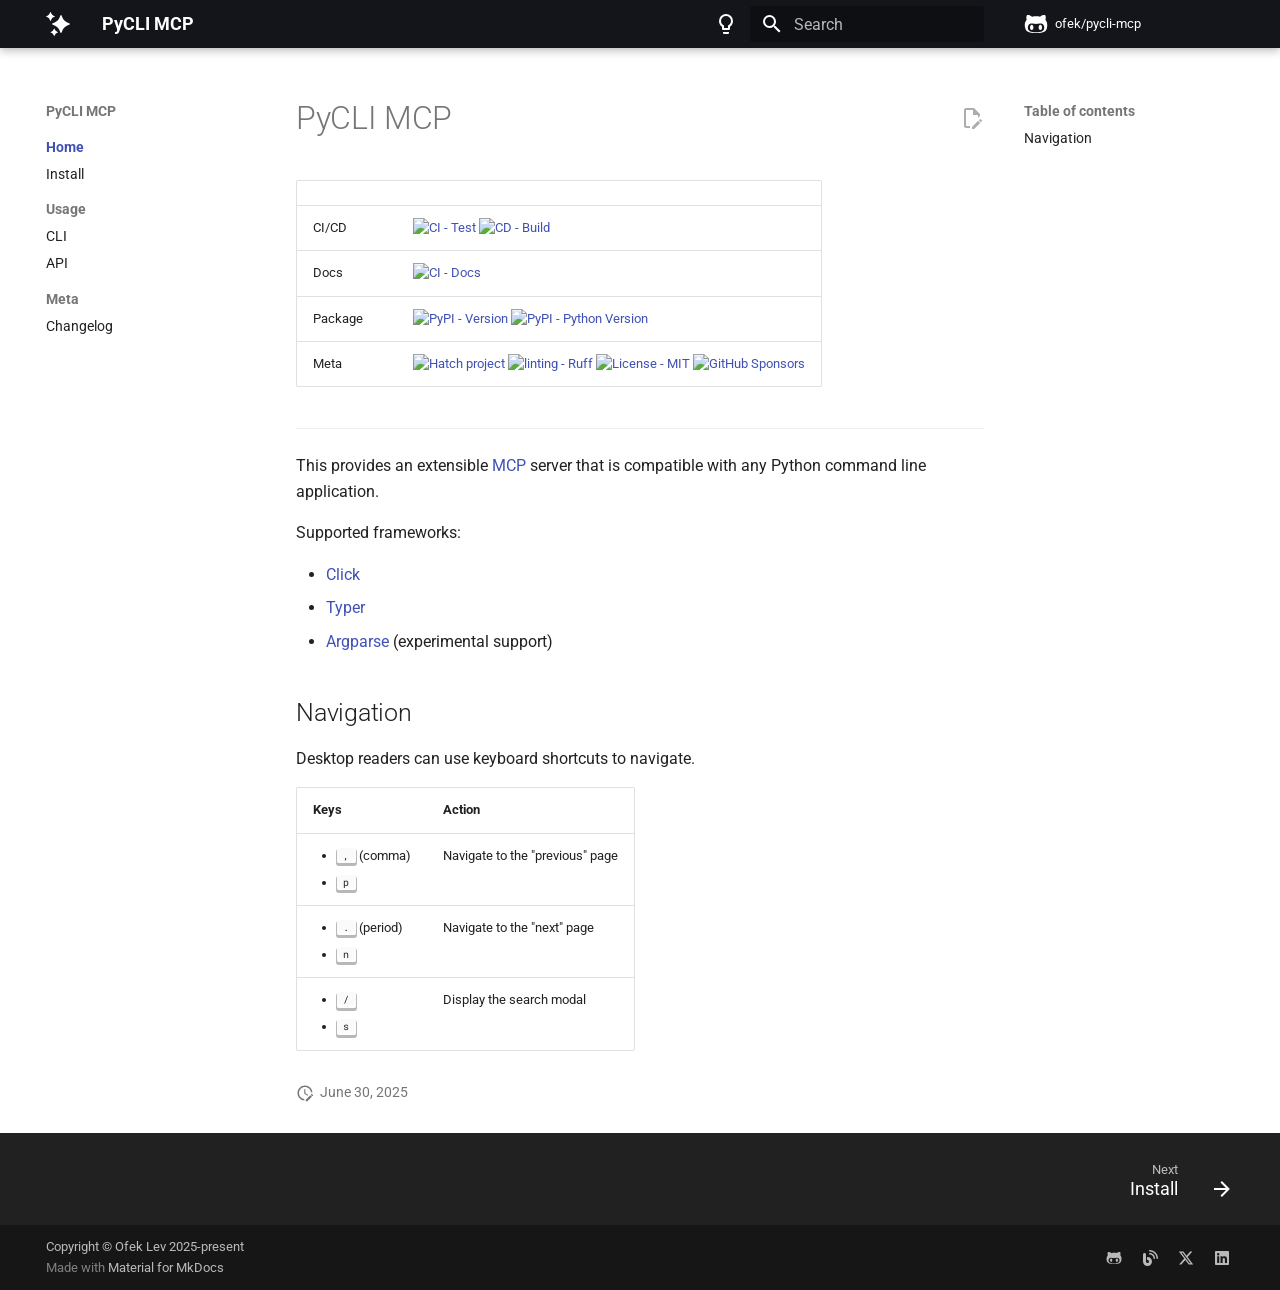
==== commit 22ae6187: "Fix support for the latest versions of Typer (#22) dc4b4dc7c7bb25171a04d6c2178316e6cdae6401" ====
--- a/index.html
+++ b/index.html
@@ -1,4 +1,4 @@
-<!doctype html><html lang=en class=no-js> <head><meta charset=utf-8><meta name=viewport content="width=device-width,initial-scale=1"><meta name=description content="MCP server for any Python command line application"><meta name=author content="Ofek Lev"><link href=https://ofek.dev/pycli-mcp/ rel=canonical><link href=install/ rel=next><link rel=icon href=assets/images/favicon.ico><meta name=generator content="mkdocs-1.6.1, mkdocs-material-9.6.14"><title>PyCLI MCP - PyCLI MCP</title><link rel=stylesheet href=assets/stylesheets/main.342714a4.min.css><link rel=stylesheet href=assets/stylesheets/palette.06af60db.min.css><link rel=preconnect href=https://fonts.gstatic.com crossorigin><link rel=stylesheet href="https://fonts.googleapis.com/css?family=Roboto:300,300i,400,400i,700,700i%7CRoboto+Mono:400,400i,700,700i&display=fallback"><style>:root{--md-text-font:"Roboto";--md-code-font:"Roboto Mono"}</style><link rel=stylesheet href=assets/_mkdocstrings.css><link rel=stylesheet href=assets/css/custom.css><link rel=stylesheet href=https://cdn.jsdelivr.net/npm/firacode@6.2.0/distr/fira_code.css><script>__md_scope=new URL(".",location),__md_hash=e=>[...e].reduce(((e,_)=>(e<<5)-e+_.charCodeAt(0)),0),__md_get=(e,_=localStorage,t=__md_scope)=>JSON.parse(_.getItem(t.pathname+"."+e)),__md_set=(e,_,t=localStorage,a=__md_scope)=>{try{t.setItem(a.pathname+"."+e,JSON.stringify(_))}catch(e){}}</script><link href=assets/stylesheets/glightbox.min.css rel=stylesheet><style>
+<!doctype html><html lang=en class=no-js> <head><meta charset=utf-8><meta name=viewport content="width=device-width,initial-scale=1"><meta name=description content="MCP server for any Python command line application"><meta name=author content="Ofek Lev"><link href=https://ofek.dev/pycli-mcp/ rel=canonical><link href=install/ rel=next><link rel=icon href=assets/images/favicon.ico><meta name=generator content="mkdocs-1.6.1, mkdocs-material-9.6.23"><title>PyCLI MCP - PyCLI MCP</title><link rel=stylesheet href=assets/stylesheets/main.84d31ad4.min.css><link rel=stylesheet href=assets/stylesheets/palette.06af60db.min.css><link rel=preconnect href=https://fonts.gstatic.com crossorigin><link rel=stylesheet href="https://fonts.googleapis.com/css?family=Roboto:300,300i,400,400i,700,700i%7CRoboto+Mono:400,400i,700,700i&display=fallback"><style>:root{--md-text-font:"Roboto";--md-code-font:"Roboto Mono"}</style><link rel=stylesheet href=assets/_mkdocstrings.css><link rel=stylesheet href=assets/css/custom.css><link rel=stylesheet href=https://cdn.jsdelivr.net/npm/firacode@6.2.0/distr/fira_code.css><script>__md_scope=new URL(".",location),__md_hash=e=>[...e].reduce(((e,_)=>(e<<5)-e+_.charCodeAt(0)),0),__md_get=(e,_=localStorage,t=__md_scope)=>JSON.parse(_.getItem(t.pathname+"."+e)),__md_set=(e,_,t=localStorage,a=__md_scope)=>{try{t.setItem(a.pathname+"."+e,JSON.stringify(_))}catch(e){}}</script><link href=assets/stylesheets/glightbox.min.css rel=stylesheet><style>
     html.glightbox-open { overflow: initial; height: 100%; }
     .gslide-title { margin-top: 0px; user-select: text; }
     .gslide-desc { color: #666; user-select: text; }
@@ -7,6 +7,6 @@
     .gdesc-inner { font-size: 0.75rem; }
     body[data-md-color-scheme="slate"] .gdesc-inner { background: var(--md-default-bg-color);}
     body[data-md-color-scheme="slate"] .gslide-title { color: var(--md-default-fg-color);}
-    body[data-md-color-scheme="slate"] .gslide-desc { color: var(--md-default-fg-color);}</style><script src=assets/javascripts/glightbox.min.js></script></head> <body dir=ltr data-md-color-scheme=slate data-md-color-primary=white data-md-color-accent=indigo> <input class=md-toggle data-md-toggle=drawer type=checkbox id=__drawer autocomplete=off> <input class=md-toggle data-md-toggle=search type=checkbox id=__search autocomplete=off> <label class=md-overlay for=__drawer></label> <div data-md-component=skip> <a href=#pycli-mcp class=md-skip> Skip to content </a> </div> <div data-md-component=announce> </div> <header class="md-header md-header--shadow" data-md-component=header> <nav class="md-header__inner md-grid" aria-label=Header> <a href=. title="PyCLI MCP" class="md-header__button md-logo" aria-label="PyCLI MCP" data-md-component=logo> <svg xmlns=http://www.w3.org/2000/svg viewbox="0 0 24 24"><path d="M14.4 3.419a.639.639 0 0 1 1.2 0l.61 1.668a9.59 9.59 0 0 0 5.703 5.703l1.668.61a.639.639 0 0 1 0 1.2l-1.668.61a9.59 9.59 0 0 0-5.703 5.703l-.61 1.668a.639.639 0 0 1-1.2 0l-.61-1.668a9.59 9.59 0 0 0-5.703-5.703l-1.668-.61a.639.639 0 0 1 0-1.2l1.668-.61a9.59 9.59 0 0 0 5.703-5.703zM8 16.675a.266.266 0 0 1 .5 0l.254.694a4 4 0 0 0 2.376 2.377l.695.254a.266.266 0 0 1 0 .5l-.695.254a4 4 0 0 0-2.376 2.377l-.254.694a.266.266 0 0 1-.5 0l-.254-.694a4 4 0 0 0-2.376-2.377l-.695-.254a.266.266 0 0 1 0-.5l.695-.254a4 4 0 0 0 2.376-2.377zM4.2.21a.32.32 0 0 1 .6 0l.305.833a4.8 4.8 0 0 0 2.852 2.852l.833.305a.32.32 0 0 1 0 .6l-.833.305a4.8 4.8 0 0 0-2.852 2.852L4.8 8.79a.32.32 0 0 1-.6 0l-.305-.833a4.8 4.8 0 0 0-2.852-2.852L.21 4.8a.32.32 0 0 1 0-.6l.833-.305a4.8 4.8 0 0 0 2.852-2.852z"/></svg> </a> <label class="md-header__button md-icon" for=__drawer> <svg xmlns=http://www.w3.org/2000/svg viewbox="0 0 24 24"><path d="M3 6h18v2H3zm0 5h18v2H3zm0 5h18v2H3z"/></svg> </label> <div class=md-header__title data-md-component=header-title> <div class=md-header__ellipsis> <div class=md-header__topic> <span class=md-ellipsis> PyCLI MCP </span> </div> <div class=md-header__topic data-md-component=header-topic> <span class=md-ellipsis> PyCLI MCP </span> </div> </div> </div> <form class=md-header__option data-md-component=palette> <input class=md-option data-md-color-media="(prefers-color-scheme: dark)" data-md-color-scheme=slate data-md-color-primary=white data-md-color-accent=indigo aria-label="Switch to light mode" type=radio name=__palette id=__palette_0> <label class="md-header__button md-icon" title="Switch to light mode" for=__palette_1 hidden> <svg xmlns=http://www.w3.org/2000/svg viewbox="0 0 24 24"><path d="M12 2a7 7 0 0 0-7 7c0 2.38 1.19 4.47 3 5.74V17a1 1 0 0 0 1 1h6a1 1 0 0 0 1-1v-2.26c1.81-1.27 3-3.36 3-5.74a7 7 0 0 0-7-7M9 21a1 1 0 0 0 1 1h4a1 1 0 0 0 1-1v-1H9z"/></svg> </label> <input class=md-option data-md-color-media="(prefers-color-scheme: light)" data-md-color-scheme=default data-md-color-primary=black data-md-color-accent=indigo aria-label="Switch to dark mode" type=radio name=__palette id=__palette_1> <label class="md-header__button md-icon" title="Switch to dark mode" for=__palette_0 hidden> <svg xmlns=http://www.w3.org/2000/svg viewbox="0 0 24 24"><path d="M12 2a7 7 0 0 1 7 7c0 2.38-1.19 4.47-3 5.74V17a1 1 0 0 1-1 1H9a1 1 0 0 1-1-1v-2.26C6.19 13.47 5 11.38 5 9a7 7 0 0 1 7-7M9 21v-1h6v1a1 1 0 0 1-1 1h-4a1 1 0 0 1-1-1m3-17a5 5 0 0 0-5 5c0 2.05 1.23 3.81 3 4.58V16h4v-2.42c1.77-.77 3-2.53 3-4.58a5 5 0 0 0-5-5"/></svg> </label> </form> <script>var palette=__md_get("__palette");if(palette&&palette.color){if("(prefers-color-scheme)"===palette.color.media){var media=matchMedia("(prefers-color-scheme: light)"),input=document.querySelector(media.matches?"[data-md-color-media='(prefers-color-scheme: light)']":"[data-md-color-media='(prefers-color-scheme: dark)']");palette.color.media=input.getAttribute("data-md-color-media"),palette.color.scheme=input.getAttribute("data-md-color-scheme"),palette.color.primary=input.getAttribute("data-md-color-primary"),palette.color.accent=input.getAttribute("data-md-color-accent")}for(var[key,value]of Object.entries(palette.color))document.body.setAttribute("data-md-color-"+key,value)}</script> <label class="md-header__button md-icon" for=__search> <svg xmlns=http://www.w3.org/2000/svg viewbox="0 0 24 24"><path d="M9.5 3A6.5 6.5 0 0 1 16 9.5c0 1.61-.59 3.09-1.56 4.23l.27.27h.79l5 5-1.5 1.5-5-5v-.79l-.27-.27A6.52 6.52 0 0 1 9.5 16 6.5 6.5 0 0 1 3 9.5 6.5 6.5 0 0 1 9.5 3m0 2C7 5 5 7 5 9.5S7 14 9.5 14 14 12 14 9.5 12 5 9.5 5"/></svg> </label> <div class=md-search data-md-component=search role=dialog> <label class=md-search__overlay for=__search></label> <div class=md-search__inner role=search> <form class=md-search__form name=search> <input type=text class=md-search__input name=query aria-label=Search placeholder=Search autocapitalize=off autocorrect=off autocomplete=off spellcheck=false data-md-component=search-query required> <label class="md-search__icon md-icon" for=__search> <svg xmlns=http://www.w3.org/2000/svg viewbox="0 0 24 24"><path d="M9.5 3A6.5 6.5 0 0 1 16 9.5c0 1.61-.59 3.09-1.56 4.23l.27.27h.79l5 5-1.5 1.5-5-5v-.79l-.27-.27A6.52 6.52 0 0 1 9.5 16 6.5 6.5 0 0 1 3 9.5 6.5 6.5 0 0 1 9.5 3m0 2C7 5 5 7 5 9.5S7 14 9.5 14 14 12 14 9.5 12 5 9.5 5"/></svg> <svg xmlns=http://www.w3.org/2000/svg viewbox="0 0 24 24"><path d="M20 11v2H8l5.5 5.5-1.42 1.42L4.16 12l7.92-7.92L13.5 5.5 8 11z"/></svg> </label> <nav class=md-search__options aria-label=Search> <button type=reset class="md-search__icon md-icon" title=Clear aria-label=Clear tabindex=-1> <svg xmlns=http://www.w3.org/2000/svg viewbox="0 0 24 24"><path d="M19 6.41 17.59 5 12 10.59 6.41 5 5 6.41 10.59 12 5 17.59 6.41 19 12 13.41 17.59 19 19 17.59 13.41 12z"/></svg> </button> </nav> </form> <div class=md-search__output> <div class=md-search__scrollwrap tabindex=0 data-md-scrollfix> <div class=md-search-result data-md-component=search-result> <div class=md-search-result__meta> Initializing search </div> <ol class=md-search-result__list role=presentation></ol> </div> </div> </div> </div> </div> <div class=md-header__source> <a href=https://github.com/ofek/pycli-mcp title="Go to repository" class=md-source data-md-component=source> <div class="md-source__icon md-icon"> <svg xmlns=http://www.w3.org/2000/svg viewbox="0 0 480 512"><!-- Font Awesome Free 6.7.2 by @fontawesome - https://fontawesome.com License - https://fontawesome.com/license/free (Icons: CC BY 4.0, Fonts: SIL OFL 1.1, Code: MIT License) Copyright 2024 Fonticons, Inc.--><path d="M186.1 328.7c0 20.9-10.9 55.1-36.7 55.1s-36.7-34.2-36.7-55.1 10.9-55.1 36.7-55.1 36.7 34.2 36.7 55.1M480 278.2c0 31.9-3.2 65.7-17.5 95-37.9 76.6-142.1 74.8-216.7 74.8-75.8 0-186.2 2.7-225.6-74.8-14.6-29-20.2-63.1-20.2-95 0-41.9 13.9-81.5 41.5-113.6-5.2-15.8-7.7-32.4-7.7-48.8 0-21.5 4.9-32.3 14.6-51.8 45.3 0 74.3 9 108.8 36 29-6.9 58.8-10 88.7-10 27 0 54.2 2.9 80.4 9.2 34-26.7 63-35.2 107.8-35.2 9.8 19.5 14.6 30.3 14.6 51.8 0 16.4-2.6 32.7-7.7 48.2 27.5 32.4 39 72.3 39 114.2m-64.3 50.5c0-43.9-26.7-82.6-73.5-82.6-18.9 0-37 3.4-56 6-14.9 2.3-29.8 3.2-45.1 3.2-15.2 0-30.1-.9-45.1-3.2-18.7-2.6-37-6-56-6-46.8 0-73.5 38.7-73.5 82.6 0 87.8 80.4 101.3 150.4 101.3h48.2c70.3 0 150.6-13.4 150.6-101.3m-82.6-55.1c-25.8 0-36.7 34.2-36.7 55.1s10.9 55.1 36.7 55.1 36.7-34.2 36.7-55.1-10.9-55.1-36.7-55.1"/></svg> </div> <div class=md-source__repository> ofek/pycli-mcp </div> </a> </div> </nav> </header> <div class=md-container data-md-component=container> <main class=md-main data-md-component=main> <div class="md-main__inner md-grid"> <div class="md-sidebar md-sidebar--primary" data-md-component=sidebar data-md-type=navigation> <div class=md-sidebar__scrollwrap> <div class=md-sidebar__inner> <nav class="md-nav md-nav--primary" aria-label=Navigation data-md-level=0> <label class=md-nav__title for=__drawer> <a href=. title="PyCLI MCP" class="md-nav__button md-logo" aria-label="PyCLI MCP" data-md-component=logo> <svg xmlns=http://www.w3.org/2000/svg viewbox="0 0 24 24"><path d="M14.4 3.419a.639.639 0 0 1 1.2 0l.61 1.668a9.59 9.59 0 0 0 5.703 5.703l1.668.61a.639.639 0 0 1 0 1.2l-1.668.61a9.59 9.59 0 0 0-5.703 5.703l-.61 1.668a.639.639 0 0 1-1.2 0l-.61-1.668a9.59 9.59 0 0 0-5.703-5.703l-1.668-.61a.639.639 0 0 1 0-1.2l1.668-.61a9.59 9.59 0 0 0 5.703-5.703zM8 16.675a.266.266 0 0 1 .5 0l.254.694a4 4 0 0 0 2.376 2.377l.695.254a.266.266 0 0 1 0 .5l-.695.254a4 4 0 0 0-2.376 2.377l-.254.694a.266.266 0 0 1-.5 0l-.254-.694a4 4 0 0 0-2.376-2.377l-.695-.254a.266.266 0 0 1 0-.5l.695-.254a4 4 0 0 0 2.376-2.377zM4.2.21a.32.32 0 0 1 .6 0l.305.833a4.8 4.8 0 0 0 2.852 2.852l.833.305a.32.32 0 0 1 0 .6l-.833.305a4.8 4.8 0 0 0-2.852 2.852L4.8 8.79a.32.32 0 0 1-.6 0l-.305-.833a4.8 4.8 0 0 0-2.852-2.852L.21 4.8a.32.32 0 0 1 0-.6l.833-.305a4.8 4.8 0 0 0 2.852-2.852z"/></svg> </a> PyCLI MCP </label> <div class=md-nav__source> <a href=https://github.com/ofek/pycli-mcp title="Go to repository" class=md-source data-md-component=source> <div class="md-source__icon md-icon"> <svg xmlns=http://www.w3.org/2000/svg viewbox="0 0 480 512"><!-- Font Awesome Free 6.7.2 by @fontawesome - https://fontawesome.com License - https://fontawesome.com/license/free (Icons: CC BY 4.0, Fonts: SIL OFL 1.1, Code: MIT License) Copyright 2024 Fonticons, Inc.--><path d="M186.1 328.7c0 20.9-10.9 55.1-36.7 55.1s-36.7-34.2-36.7-55.1 10.9-55.1 36.7-55.1 36.7 34.2 36.7 55.1M480 278.2c0 31.9-3.2 65.7-17.5 95-37.9 76.6-142.1 74.8-216.7 74.8-75.8 0-186.2 2.7-225.6-74.8-14.6-29-20.2-63.1-20.2-95 0-41.9 13.9-81.5 41.5-113.6-5.2-15.8-7.7-32.4-7.7-48.8 0-21.5 4.9-32.3 14.6-51.8 45.3 0 74.3 9 108.8 36 29-6.9 58.8-10 88.7-10 27 0 54.2 2.9 80.4 9.2 34-26.7 63-35.2 107.8-35.2 9.8 19.5 14.6 30.3 14.6 51.8 0 16.4-2.6 32.7-7.7 48.2 27.5 32.4 39 72.3 39 114.2m-64.3 50.5c0-43.9-26.7-82.6-73.5-82.6-18.9 0-37 3.4-56 6-14.9 2.3-29.8 3.2-45.1 3.2-15.2 0-30.1-.9-45.1-3.2-18.7-2.6-37-6-56-6-46.8 0-73.5 38.7-73.5 82.6 0 87.8 80.4 101.3 150.4 101.3h48.2c70.3 0 150.6-13.4 150.6-101.3m-82.6-55.1c-25.8 0-36.7 34.2-36.7 55.1s10.9 55.1 36.7 55.1 36.7-34.2 36.7-55.1-10.9-55.1-36.7-55.1"/></svg> </div> <div class=md-source__repository> ofek/pycli-mcp </div> </a> </div> <ul class=md-nav__list data-md-scrollfix> <li class="md-nav__item md-nav__item--active md-nav__item--section md-nav__item--nested"> <input class="md-nav__toggle md-toggle " type=checkbox id=__nav_1 checked> <div class="md-nav__link md-nav__container"> <a href=. class="md-nav__link md-nav__link--active"> <span class=md-ellipsis> Home </span> </a> <label class="md-nav__link md-nav__link--active" for=__nav_1 id=__nav_1_label tabindex> <span class="md-nav__icon md-icon"></span> </label> </div> <nav class=md-nav data-md-level=1 aria-labelledby=__nav_1_label aria-expanded=true> <label class=md-nav__title for=__nav_1> <span class="md-nav__icon md-icon"></span> Home </label> <ul class=md-nav__list data-md-scrollfix> <li class=md-nav__item> <a href=install/ class=md-nav__link> <span class=md-ellipsis> Install </span> </a> </li> </ul> </nav> </li> <li class="md-nav__item md-nav__item--section md-nav__item--nested"> <input class="md-nav__toggle md-toggle md-toggle--indeterminate" type=checkbox id=__nav_2> <label class=md-nav__link for=__nav_2 id=__nav_2_label tabindex> <span class=md-ellipsis> Usage </span> <span class="md-nav__icon md-icon"></span> </label> <nav class=md-nav data-md-level=1 aria-labelledby=__nav_2_label aria-expanded=false> <label class=md-nav__title for=__nav_2> <span class="md-nav__icon md-icon"></span> Usage </label> <ul class=md-nav__list data-md-scrollfix> <li class=md-nav__item> <a href=cli/ class=md-nav__link> <span class=md-ellipsis> CLI </span> </a> </li> <li class=md-nav__item> <a href=api/ class=md-nav__link> <span class=md-ellipsis> API </span> </a> </li> </ul> </nav> </li> <li class="md-nav__item md-nav__item--section md-nav__item--nested"> <input class="md-nav__toggle md-toggle md-toggle--indeterminate" type=checkbox id=__nav_3> <label class=md-nav__link for=__nav_3 id=__nav_3_label tabindex> <span class=md-ellipsis> Meta </span> <span class="md-nav__icon md-icon"></span> </label> <nav class=md-nav data-md-level=1 aria-labelledby=__nav_3_label aria-expanded=false> <label class=md-nav__title for=__nav_3> <span class="md-nav__icon md-icon"></span> Meta </label> <ul class=md-nav__list data-md-scrollfix> <li class=md-nav__item> <a href=changelog/ class=md-nav__link> <span class=md-ellipsis> Changelog </span> </a> </li> </ul> </nav> </li> </ul> </nav> </div> </div> </div> <div class="md-sidebar md-sidebar--secondary" data-md-component=sidebar data-md-type=toc> <div class=md-sidebar__scrollwrap> <div class=md-sidebar__inner> <nav class="md-nav md-nav--secondary" aria-label="Table of contents"> <label class=md-nav__title for=__toc> <span class="md-nav__icon md-icon"></span> Table of contents </label> <ul class=md-nav__list data-md-component=toc data-md-scrollfix> <li class=md-nav__item> <a href=#navigation class=md-nav__link> <span class=md-ellipsis> Navigation </span> </a> </li> </ul> </nav> </div> </div> </div> <div class=md-content data-md-component=content> <article class="md-content__inner md-typeset"> <a href=https://github.com/ofek/pycli-mcp/blob/main/docs/index.md title="Edit this page" class="md-content__button md-icon"> <svg xmlns=http://www.w3.org/2000/svg viewbox="0 0 24 24"><path d="M10 20H6V4h7v5h5v3.1l2-2V8l-6-6H6c-1.1 0-2 .9-2 2v16c0 1.1.9 2 2 2h4zm10.2-7c.1 0 .3.1.4.2l1.3 1.3c.2.2.2.6 0 .8l-1 1-2.1-2.1 1-1c.1-.1.2-.2.4-.2m0 3.9L14.1 23H12v-2.1l6.1-6.1z"/></svg> </a> <h1 id=pycli-mcp>PyCLI MCP<a class=headerlink href=#pycli-mcp title="Permanent link">&para;</a></h1> <table> <thead> <tr> <th></th> <th></th> </tr> </thead> <tbody> <tr> <td>CI/CD</td> <td><a href=https://github.com/ofek/pycli-mcp/actions/workflows/test.yml><img alt="CI - Test" class=off-glb loading=lazy src=https://github.com/ofek/pycli-mcp/actions/workflows/test.yml/badge.svg></a> <a href=https://github.com/ofek/pycli-mcp/actions/workflows/build.yml><img alt="CD - Build" class=off-glb loading=lazy src=https://github.com/ofek/pycli-mcp/actions/workflows/build.yml/badge.svg></a></td> </tr> <tr> <td>Docs</td> <td><a href=https://github.com/ofek/pycli-mcp/actions/workflows/docs.yml><img alt="CI - Docs" class=off-glb loading=lazy src=https://github.com/ofek/pycli-mcp/actions/workflows/docs.yml/badge.svg></a></td> </tr> <tr> <td>Package</td> <td><a href=https://pypi.org/project/pycli-mcp/ ><img alt="PyPI - Version" class=off-glb loading=lazy src="https://img.shields.io/pypi/v/pycli-mcp.svg?logo=pypi&label=PyPI&logoColor=gold"></a> <a href=https://pypi.org/project/pycli-mcp/ ><img alt="PyPI - Python Version" class=off-glb loading=lazy src="https://img.shields.io/pypi/pyversions/pycli-mcp.svg?logo=python&label=Python&logoColor=gold"></a></td> </tr> <tr> <td>Meta</td> <td><a href=https://github.com/ofek/pycli-mcp><img alt="Hatch project" class=off-glb loading=lazy src=https://img.shields.io/badge/%F0%9F%A5%9A-Hatch-4051b5.svg></a> <a href=https://github.com/astral-sh/ruff><img alt="linting - Ruff" class=off-glb loading=lazy src="https://img.shields.io/endpoint?url=https://raw.githubusercontent.com/astral-sh/ruff/main/assets/badge/v2.json"></a> <a href=https://spdx.org/licenses/ ><img alt="License - MIT" class=off-glb loading=lazy src=https://img.shields.io/badge/license-MIT-9400d3.svg></a> <a href=https://github.com/sponsors/ofek><img alt="GitHub Sponsors" class=off-glb loading=lazy src="https://img.shields.io/github/sponsors/ofek?logo=GitHub%20Sponsors&style=social"></a></td> </tr> </tbody> </table> <hr> <p>This provides an extensible <a href=https://modelcontextprotocol.io>MCP</a> server that is compatible with any Python command line application.</p> <p>Supported frameworks:</p> <ul> <li><a href=https://github.com/pallets/click>Click</a></li> <li><a href=https://github.com/fastapi/typer>Typer</a></li> <li><a href=https://docs.python.org/3/library/argparse.html>Argparse</a> (experimental support)</li> </ul> <h2 id=navigation>Navigation<a class=headerlink href=#navigation title="Permanent link">&para;</a></h2> <p>Desktop readers can use keyboard shortcuts to navigate.</p> <table> <thead> <tr> <th>Keys</th> <th>Action</th> </tr> </thead> <tbody> <tr> <td><ul><li><kbd>,</kbd> (comma)</li><li><kbd>p</kbd></li></ul></td> <td>Navigate to the "previous" page</td> </tr> <tr> <td><ul><li><kbd>.</kbd> (period)</li><li><kbd>n</kbd></li></ul></td> <td>Navigate to the "next" page</td> </tr> <tr> <td><ul><li><kbd>/</kbd></li><li><kbd>s</kbd></li></ul></td> <td>Display the search modal</td> </tr> </tbody> </table> <aside class=md-source-file> <span class=md-source-file__fact> <span class=md-icon title="Last update"> <svg xmlns=http://www.w3.org/2000/svg viewbox="0 0 24 24"><path d="M21 13.1c-.1 0-.3.1-.4.2l-1 1 2.1 2.1 1-1c.2-.2.2-.6 0-.8l-1.3-1.3c-.1-.1-.2-.2-.4-.2m-1.9 1.8-6.1 6V23h2.1l6.1-6.1zM12.5 7v5.2l4 2.4-1 1L11 13V7zM11 21.9c-5.1-.5-9-4.8-9-9.9C2 6.5 6.5 2 12 2c5.3 0 9.6 4.1 10 9.3-.3-.1-.6-.2-1-.2s-.7.1-1 .2C19.6 7.2 16.2 4 12 4c-4.4 0-8 3.6-8 8 0 4.1 3.1 7.5 7.1 7.9l-.1.2z"/></svg> </span> <span class="git-revision-date-localized-plugin git-revision-date-localized-plugin-date">June 30, 2025</span> </span> </aside> </article> </div> <script>var tabs=__md_get("__tabs");if(Array.isArray(tabs))e:for(var set of document.querySelectorAll(".tabbed-set")){var labels=set.querySelector(".tabbed-labels");for(var tab of tabs)for(var label of labels.getElementsByTagName("label"))if(label.innerText.trim()===tab){var input=document.getElementById(label.htmlFor);input.checked=!0;continue e}}</script> <script>var target=document.getElementById(location.hash.slice(1));target&&target.name&&(target.checked=target.name.startsWith("__tabbed_"))</script> </div> </main> <footer class=md-footer> <nav class="md-footer__inner md-grid" aria-label=Footer> <a href=install/ class="md-footer__link md-footer__link--next" aria-label="Next: Install"> <div class=md-footer__title> <span class=md-footer__direction> Next </span> <div class=md-ellipsis> Install </div> </div> <div class="md-footer__button md-icon"> <svg xmlns=http://www.w3.org/2000/svg viewbox="0 0 24 24"><path d="M4 11v2h12l-5.5 5.5 1.42 1.42L19.84 12l-7.92-7.92L10.5 5.5 16 11z"/></svg> </div> </a> </nav> <div class="md-footer-meta md-typeset"> <div class="md-footer-meta__inner md-grid"> <div class=md-copyright> <div class=md-copyright__highlight> Copyright &copy; Ofek Lev 2025-present </div> Made with <a href=https://squidfunk.github.io/mkdocs-material/ target=_blank rel=noopener> Material for MkDocs </a> </div> <div class=md-social> <a href=https://github.com/ofek target=_blank rel=noopener title=github.com class=md-social__link> <svg xmlns=http://www.w3.org/2000/svg viewbox="0 0 480 512"><!-- Font Awesome Free 6.7.2 by @fontawesome - https://fontawesome.com License - https://fontawesome.com/license/free (Icons: CC BY 4.0, Fonts: SIL OFL 1.1, Code: MIT License) Copyright 2024 Fonticons, Inc.--><path d="M186.1 328.7c0 20.9-10.9 55.1-36.7 55.1s-36.7-34.2-36.7-55.1 10.9-55.1 36.7-55.1 36.7 34.2 36.7 55.1M480 278.2c0 31.9-3.2 65.7-17.5 95-37.9 76.6-142.1 74.8-216.7 74.8-75.8 0-186.2 2.7-225.6-74.8-14.6-29-20.2-63.1-20.2-95 0-41.9 13.9-81.5 41.5-113.6-5.2-15.8-7.7-32.4-7.7-48.8 0-21.5 4.9-32.3 14.6-51.8 45.3 0 74.3 9 108.8 36 29-6.9 58.8-10 88.7-10 27 0 54.2 2.9 80.4 9.2 34-26.7 63-35.2 107.8-35.2 9.8 19.5 14.6 30.3 14.6 51.8 0 16.4-2.6 32.7-7.7 48.2 27.5 32.4 39 72.3 39 114.2m-64.3 50.5c0-43.9-26.7-82.6-73.5-82.6-18.9 0-37 3.4-56 6-14.9 2.3-29.8 3.2-45.1 3.2-15.2 0-30.1-.9-45.1-3.2-18.7-2.6-37-6-56-6-46.8 0-73.5 38.7-73.5 82.6 0 87.8 80.4 101.3 150.4 101.3h48.2c70.3 0 150.6-13.4 150.6-101.3m-82.6-55.1c-25.8 0-36.7 34.2-36.7 55.1s10.9 55.1 36.7 55.1 36.7-34.2 36.7-55.1-10.9-55.1-36.7-55.1"/></svg> </a> <a href=https://ofek.dev/words/ target=_blank rel=noopener title=ofek.dev class=md-social__link> <svg xmlns=http://www.w3.org/2000/svg viewbox="0 0 512 512"><!-- Font Awesome Free 6.7.2 by @fontawesome - https://fontawesome.com License - https://fontawesome.com/license/free (Icons: CC BY 4.0, Fonts: SIL OFL 1.1, Code: MIT License) Copyright 2024 Fonticons, Inc.--><path d="M192 32c0 17.7 14.3 32 32 32 123.7 0 224 100.3 224 224 0 17.7 14.3 32 32 32s32-14.3 32-32C512 128.9 383.1 0 224 0c-17.7 0-32 14.3-32 32m0 96c0 17.7 14.3 32 32 32 70.7 0 128 57.3 128 128 0 17.7 14.3 32 32 32s32-14.3 32-32c0-106-86-192-192-192-17.7 0-32 14.3-32 32m-96 16c0-26.5-21.5-48-48-48S0 117.5 0 144v224c0 79.5 64.5 144 144 144s144-64.5 144-144-64.5-144-144-144h-16v96h16c26.5 0 48 21.5 48 48s-21.5 48-48 48-48-21.5-48-48z"/></svg> </a> <a href=https://x.com/Ofekmeister target=_blank rel=noopener title=x.com class=md-social__link> <svg xmlns=http://www.w3.org/2000/svg viewbox="0 0 512 512"><!-- Font Awesome Free 6.7.2 by @fontawesome - https://fontawesome.com License - https://fontawesome.com/license/free (Icons: CC BY 4.0, Fonts: SIL OFL 1.1, Code: MIT License) Copyright 2024 Fonticons, Inc.--><path d="M389.2 48h70.6L305.6 224.2 487 464H345L233.7 318.6 106.5 464H35.8l164.9-188.5L26.8 48h145.6l100.5 132.9zm-24.8 373.8h39.1L151.1 88h-42z"/></svg> </a> <a href=https://www.linkedin.com/in/ofeklev/ target=_blank rel=noopener title=www.linkedin.com class=md-social__link> <svg xmlns=http://www.w3.org/2000/svg viewbox="0 0 448 512"><!-- Font Awesome Free 6.7.2 by @fontawesome - https://fontawesome.com License - https://fontawesome.com/license/free (Icons: CC BY 4.0, Fonts: SIL OFL 1.1, Code: MIT License) Copyright 2024 Fonticons, Inc.--><path d="M416 32H31.9C14.3 32 0 46.5 0 64.3v383.4C0 465.5 14.3 480 31.9 480H416c17.6 0 32-14.5 32-32.3V64.3c0-17.8-14.4-32.3-32-32.3M135.4 416H69V202.2h66.5V416zm-33.2-243c-21.3 0-38.5-17.3-38.5-38.5S80.9 96 102.2 96c21.2 0 38.5 17.3 38.5 38.5 0 21.3-17.2 38.5-38.5 38.5m282.1 243h-66.4V312c0-24.8-.5-56.7-34.5-56.7-34.6 0-39.9 27-39.9 54.9V416h-66.4V202.2h63.7v29.2h.9c8.9-16.8 30.6-34.5 62.9-34.5 67.2 0 79.7 44.3 79.7 101.9z"/></svg> </a> </div> </div> </div> </footer> </div> <div class=md-dialog data-md-component=dialog> <div class="md-dialog__inner md-typeset"></div> </div> <script id=__config type=application/json>{"base": ".", "features": ["content.action.edit", "content.code.copy", "content.tabs.link", "content.tooltips", "navigation.expand", "navigation.footer", "navigation.indexes", "navigation.instant", "navigation.sections"], "search": "assets/javascripts/workers/search.d50fe291.min.js", "tags": null, "translations": {"clipboard.copied": "Copied to clipboard", "clipboard.copy": "Copy to clipboard", "search.result.more.one": "1 more on this page", "search.result.more.other": "# more on this page", "search.result.none": "No matching documents", "search.result.one": "1 matching document", "search.result.other": "# matching documents", "search.result.placeholder": "Type to start searching", "search.result.term.missing": "Missing", "select.version": "Select version"}, "version": null}</script> <script src=assets/javascripts/bundle.13a4f30d.min.js></script> <script id=init-glightbox>const lightbox = GLightbox({"touchNavigation": true, "loop": false, "zoomable": true, "draggable": true, "openEffect": "zoom", "closeEffect": "zoom", "slideEffect": "slide"});
+    body[data-md-color-scheme="slate"] .gslide-desc { color: var(--md-default-fg-color);}</style><script src=assets/javascripts/glightbox.min.js></script></head> <body dir=ltr data-md-color-scheme=slate data-md-color-primary=white data-md-color-accent=indigo> <input class=md-toggle data-md-toggle=drawer type=checkbox id=__drawer autocomplete=off> <input class=md-toggle data-md-toggle=search type=checkbox id=__search autocomplete=off> <label class=md-overlay for=__drawer></label> <div data-md-component=skip> <a href=#pycli-mcp class=md-skip> Skip to content </a> </div> <div data-md-component=announce> </div> <header class="md-header md-header--shadow" data-md-component=header> <nav class="md-header__inner md-grid" aria-label=Header> <a href=. title="PyCLI MCP" class="md-header__button md-logo" aria-label="PyCLI MCP" data-md-component=logo> <svg xmlns=http://www.w3.org/2000/svg viewbox="0 0 24 24"><path d="M14.4 3.419a.639.639 0 0 1 1.2 0l.61 1.668a9.59 9.59 0 0 0 5.703 5.703l1.668.61a.639.639 0 0 1 0 1.2l-1.668.61a9.59 9.59 0 0 0-5.703 5.703l-.61 1.668a.639.639 0 0 1-1.2 0l-.61-1.668a9.59 9.59 0 0 0-5.703-5.703l-1.668-.61a.639.639 0 0 1 0-1.2l1.668-.61a9.59 9.59 0 0 0 5.703-5.703zM8 16.675a.266.266 0 0 1 .5 0l.254.694a4 4 0 0 0 2.376 2.377l.695.254a.266.266 0 0 1 0 .5l-.695.254a4 4 0 0 0-2.376 2.377l-.254.694a.266.266 0 0 1-.5 0l-.254-.694a4 4 0 0 0-2.376-2.377l-.695-.254a.266.266 0 0 1 0-.5l.695-.254a4 4 0 0 0 2.376-2.377zM4.2.21a.32.32 0 0 1 .6 0l.305.833a4.8 4.8 0 0 0 2.852 2.852l.833.305a.32.32 0 0 1 0 .6l-.833.305a4.8 4.8 0 0 0-2.852 2.852L4.8 8.79a.32.32 0 0 1-.6 0l-.305-.833a4.8 4.8 0 0 0-2.852-2.852L.21 4.8a.32.32 0 0 1 0-.6l.833-.305a4.8 4.8 0 0 0 2.852-2.852z"/></svg> </a> <label class="md-header__button md-icon" for=__drawer> <svg xmlns=http://www.w3.org/2000/svg viewbox="0 0 24 24"><path d="M3 6h18v2H3zm0 5h18v2H3zm0 5h18v2H3z"/></svg> </label> <div class=md-header__title data-md-component=header-title> <div class=md-header__ellipsis> <div class=md-header__topic> <span class=md-ellipsis> PyCLI MCP </span> </div> <div class=md-header__topic data-md-component=header-topic> <span class=md-ellipsis> PyCLI MCP </span> </div> </div> </div> <form class=md-header__option data-md-component=palette> <input class=md-option data-md-color-media="(prefers-color-scheme: dark)" data-md-color-scheme=slate data-md-color-primary=white data-md-color-accent=indigo aria-label="Switch to light mode" type=radio name=__palette id=__palette_0> <label class="md-header__button md-icon" title="Switch to light mode" for=__palette_1 hidden> <svg xmlns=http://www.w3.org/2000/svg viewbox="0 0 24 24"><path d="M12 2a7 7 0 0 0-7 7c0 2.38 1.19 4.47 3 5.74V17a1 1 0 0 0 1 1h6a1 1 0 0 0 1-1v-2.26c1.81-1.27 3-3.36 3-5.74a7 7 0 0 0-7-7M9 21a1 1 0 0 0 1 1h4a1 1 0 0 0 1-1v-1H9z"/></svg> </label> <input class=md-option data-md-color-media="(prefers-color-scheme: light)" data-md-color-scheme=default data-md-color-primary=black data-md-color-accent=indigo aria-label="Switch to dark mode" type=radio name=__palette id=__palette_1> <label class="md-header__button md-icon" title="Switch to dark mode" for=__palette_0 hidden> <svg xmlns=http://www.w3.org/2000/svg viewbox="0 0 24 24"><path d="M12 2a7 7 0 0 1 7 7c0 2.38-1.19 4.47-3 5.74V17a1 1 0 0 1-1 1H9a1 1 0 0 1-1-1v-2.26C6.19 13.47 5 11.38 5 9a7 7 0 0 1 7-7M9 21v-1h6v1a1 1 0 0 1-1 1h-4a1 1 0 0 1-1-1m3-17a5 5 0 0 0-5 5c0 2.05 1.23 3.81 3 4.58V16h4v-2.42c1.77-.77 3-2.53 3-4.58a5 5 0 0 0-5-5"/></svg> </label> </form> <script>var palette=__md_get("__palette");if(palette&&palette.color){if("(prefers-color-scheme)"===palette.color.media){var media=matchMedia("(prefers-color-scheme: light)"),input=document.querySelector(media.matches?"[data-md-color-media='(prefers-color-scheme: light)']":"[data-md-color-media='(prefers-color-scheme: dark)']");palette.color.media=input.getAttribute("data-md-color-media"),palette.color.scheme=input.getAttribute("data-md-color-scheme"),palette.color.primary=input.getAttribute("data-md-color-primary"),palette.color.accent=input.getAttribute("data-md-color-accent")}for(var[key,value]of Object.entries(palette.color))document.body.setAttribute("data-md-color-"+key,value)}</script> <label class="md-header__button md-icon" for=__search> <svg xmlns=http://www.w3.org/2000/svg viewbox="0 0 24 24"><path d="M9.5 3A6.5 6.5 0 0 1 16 9.5c0 1.61-.59 3.09-1.56 4.23l.27.27h.79l5 5-1.5 1.5-5-5v-.79l-.27-.27A6.52 6.52 0 0 1 9.5 16 6.5 6.5 0 0 1 3 9.5 6.5 6.5 0 0 1 9.5 3m0 2C7 5 5 7 5 9.5S7 14 9.5 14 14 12 14 9.5 12 5 9.5 5"/></svg> </label> <div class=md-search data-md-component=search role=dialog> <label class=md-search__overlay for=__search></label> <div class=md-search__inner role=search> <form class=md-search__form name=search> <input type=text class=md-search__input name=query aria-label=Search placeholder=Search autocapitalize=off autocorrect=off autocomplete=off spellcheck=false data-md-component=search-query required> <label class="md-search__icon md-icon" for=__search> <svg xmlns=http://www.w3.org/2000/svg viewbox="0 0 24 24"><path d="M9.5 3A6.5 6.5 0 0 1 16 9.5c0 1.61-.59 3.09-1.56 4.23l.27.27h.79l5 5-1.5 1.5-5-5v-.79l-.27-.27A6.52 6.52 0 0 1 9.5 16 6.5 6.5 0 0 1 3 9.5 6.5 6.5 0 0 1 9.5 3m0 2C7 5 5 7 5 9.5S7 14 9.5 14 14 12 14 9.5 12 5 9.5 5"/></svg> <svg xmlns=http://www.w3.org/2000/svg viewbox="0 0 24 24"><path d="M20 11v2H8l5.5 5.5-1.42 1.42L4.16 12l7.92-7.92L13.5 5.5 8 11z"/></svg> </label> <nav class=md-search__options aria-label=Search> <button type=reset class="md-search__icon md-icon" title=Clear aria-label=Clear tabindex=-1> <svg xmlns=http://www.w3.org/2000/svg viewbox="0 0 24 24"><path d="M19 6.41 17.59 5 12 10.59 6.41 5 5 6.41 10.59 12 5 17.59 6.41 19 12 13.41 17.59 19 19 17.59 13.41 12z"/></svg> </button> </nav> </form> <div class=md-search__output> <div class=md-search__scrollwrap tabindex=0 data-md-scrollfix> <div class=md-search-result data-md-component=search-result> <div class=md-search-result__meta> Initializing search </div> <ol class=md-search-result__list role=presentation></ol> </div> </div> </div> </div> </div> <div class=md-header__source> <a href=https://github.com/ofek/pycli-mcp title="Go to repository" class=md-source data-md-component=source> <div class="md-source__icon md-icon"> <svg xmlns=http://www.w3.org/2000/svg viewbox="0 0 512 512"><!-- Font Awesome Free 7.1.0 by @fontawesome - https://fontawesome.com License - https://fontawesome.com/license/free (Icons: CC BY 4.0, Fonts: SIL OFL 1.1, Code: MIT License) Copyright 2025 Fonticons, Inc.--><path d="M202.1 328.7c0 20.9-10.9 55.1-36.7 55.1s-36.7-34.2-36.7-55.1 10.9-55.1 36.7-55.1 36.7 34.2 36.7 55.1M496 278.2c0 31.9-3.2 65.7-17.5 95-37.9 76.6-142.1 74.8-216.7 74.8-75.8 0-186.2 2.7-225.6-74.8-14.6-29-20.2-63.1-20.2-95 0-41.9 13.9-81.5 41.5-113.6-5.2-15.8-7.7-32.4-7.7-48.8 0-21.5 4.9-32.3 14.6-51.8 45.3 0 74.3 9 108.8 36 29-6.9 58.8-10 88.7-10 27 0 54.2 2.9 80.4 9.2 34-26.7 63-35.2 107.8-35.2 9.8 19.5 14.6 30.3 14.6 51.8 0 16.4-2.6 32.7-7.7 48.2 27.5 32.4 39 72.3 39 114.2m-64.3 50.5c0-43.9-26.7-82.6-73.5-82.6-18.9 0-37 3.4-56 6-14.9 2.3-29.8 3.2-45.1 3.2-15.2 0-30.1-.9-45.1-3.2-18.7-2.6-37-6-56-6-46.8 0-73.5 38.7-73.5 82.6 0 87.8 80.4 101.3 150.4 101.3h48.2c70.3 0 150.6-13.4 150.6-101.3m-82.6-55.1c-25.8 0-36.7 34.2-36.7 55.1s10.9 55.1 36.7 55.1 36.7-34.2 36.7-55.1-10.9-55.1-36.7-55.1"/></svg> </div> <div class=md-source__repository> ofek/pycli-mcp </div> </a> </div> </nav> </header> <div class=md-container data-md-component=container> <main class=md-main data-md-component=main> <div class="md-main__inner md-grid"> <div class="md-sidebar md-sidebar--primary" data-md-component=sidebar data-md-type=navigation> <div class=md-sidebar__scrollwrap> <div class=md-sidebar__inner> <nav class="md-nav md-nav--primary" aria-label=Navigation data-md-level=0> <label class=md-nav__title for=__drawer> <a href=. title="PyCLI MCP" class="md-nav__button md-logo" aria-label="PyCLI MCP" data-md-component=logo> <svg xmlns=http://www.w3.org/2000/svg viewbox="0 0 24 24"><path d="M14.4 3.419a.639.639 0 0 1 1.2 0l.61 1.668a9.59 9.59 0 0 0 5.703 5.703l1.668.61a.639.639 0 0 1 0 1.2l-1.668.61a9.59 9.59 0 0 0-5.703 5.703l-.61 1.668a.639.639 0 0 1-1.2 0l-.61-1.668a9.59 9.59 0 0 0-5.703-5.703l-1.668-.61a.639.639 0 0 1 0-1.2l1.668-.61a9.59 9.59 0 0 0 5.703-5.703zM8 16.675a.266.266 0 0 1 .5 0l.254.694a4 4 0 0 0 2.376 2.377l.695.254a.266.266 0 0 1 0 .5l-.695.254a4 4 0 0 0-2.376 2.377l-.254.694a.266.266 0 0 1-.5 0l-.254-.694a4 4 0 0 0-2.376-2.377l-.695-.254a.266.266 0 0 1 0-.5l.695-.254a4 4 0 0 0 2.376-2.377zM4.2.21a.32.32 0 0 1 .6 0l.305.833a4.8 4.8 0 0 0 2.852 2.852l.833.305a.32.32 0 0 1 0 .6l-.833.305a4.8 4.8 0 0 0-2.852 2.852L4.8 8.79a.32.32 0 0 1-.6 0l-.305-.833a4.8 4.8 0 0 0-2.852-2.852L.21 4.8a.32.32 0 0 1 0-.6l.833-.305a4.8 4.8 0 0 0 2.852-2.852z"/></svg> </a> PyCLI MCP </label> <div class=md-nav__source> <a href=https://github.com/ofek/pycli-mcp title="Go to repository" class=md-source data-md-component=source> <div class="md-source__icon md-icon"> <svg xmlns=http://www.w3.org/2000/svg viewbox="0 0 512 512"><!-- Font Awesome Free 7.1.0 by @fontawesome - https://fontawesome.com License - https://fontawesome.com/license/free (Icons: CC BY 4.0, Fonts: SIL OFL 1.1, Code: MIT License) Copyright 2025 Fonticons, Inc.--><path d="M202.1 328.7c0 20.9-10.9 55.1-36.7 55.1s-36.7-34.2-36.7-55.1 10.9-55.1 36.7-55.1 36.7 34.2 36.7 55.1M496 278.2c0 31.9-3.2 65.7-17.5 95-37.9 76.6-142.1 74.8-216.7 74.8-75.8 0-186.2 2.7-225.6-74.8-14.6-29-20.2-63.1-20.2-95 0-41.9 13.9-81.5 41.5-113.6-5.2-15.8-7.7-32.4-7.7-48.8 0-21.5 4.9-32.3 14.6-51.8 45.3 0 74.3 9 108.8 36 29-6.9 58.8-10 88.7-10 27 0 54.2 2.9 80.4 9.2 34-26.7 63-35.2 107.8-35.2 9.8 19.5 14.6 30.3 14.6 51.8 0 16.4-2.6 32.7-7.7 48.2 27.5 32.4 39 72.3 39 114.2m-64.3 50.5c0-43.9-26.7-82.6-73.5-82.6-18.9 0-37 3.4-56 6-14.9 2.3-29.8 3.2-45.1 3.2-15.2 0-30.1-.9-45.1-3.2-18.7-2.6-37-6-56-6-46.8 0-73.5 38.7-73.5 82.6 0 87.8 80.4 101.3 150.4 101.3h48.2c70.3 0 150.6-13.4 150.6-101.3m-82.6-55.1c-25.8 0-36.7 34.2-36.7 55.1s10.9 55.1 36.7 55.1 36.7-34.2 36.7-55.1-10.9-55.1-36.7-55.1"/></svg> </div> <div class=md-source__repository> ofek/pycli-mcp </div> </a> </div> <ul class=md-nav__list data-md-scrollfix> <li class="md-nav__item md-nav__item--active md-nav__item--section md-nav__item--nested"> <input class="md-nav__toggle md-toggle " type=checkbox id=__nav_1 checked> <div class="md-nav__link md-nav__container"> <a href=. class="md-nav__link md-nav__link--active"> <span class=md-ellipsis> Home </span> </a> <label class="md-nav__link md-nav__link--active" for=__nav_1 id=__nav_1_label tabindex> <span class="md-nav__icon md-icon"></span> </label> </div> <nav class=md-nav data-md-level=1 aria-labelledby=__nav_1_label aria-expanded=true> <label class=md-nav__title for=__nav_1> <span class="md-nav__icon md-icon"></span> Home </label> <ul class=md-nav__list data-md-scrollfix> <li class=md-nav__item> <a href=install/ class=md-nav__link> <span class=md-ellipsis> Install </span> </a> </li> </ul> </nav> </li> <li class="md-nav__item md-nav__item--section md-nav__item--nested"> <input class="md-nav__toggle md-toggle md-toggle--indeterminate" type=checkbox id=__nav_2> <label class=md-nav__link for=__nav_2 id=__nav_2_label tabindex> <span class=md-ellipsis> Usage </span> <span class="md-nav__icon md-icon"></span> </label> <nav class=md-nav data-md-level=1 aria-labelledby=__nav_2_label aria-expanded=false> <label class=md-nav__title for=__nav_2> <span class="md-nav__icon md-icon"></span> Usage </label> <ul class=md-nav__list data-md-scrollfix> <li class=md-nav__item> <a href=cli/ class=md-nav__link> <span class=md-ellipsis> CLI </span> </a> </li> <li class=md-nav__item> <a href=api/ class=md-nav__link> <span class=md-ellipsis> API </span> </a> </li> </ul> </nav> </li> <li class="md-nav__item md-nav__item--section md-nav__item--nested"> <input class="md-nav__toggle md-toggle md-toggle--indeterminate" type=checkbox id=__nav_3> <label class=md-nav__link for=__nav_3 id=__nav_3_label tabindex> <span class=md-ellipsis> Meta </span> <span class="md-nav__icon md-icon"></span> </label> <nav class=md-nav data-md-level=1 aria-labelledby=__nav_3_label aria-expanded=false> <label class=md-nav__title for=__nav_3> <span class="md-nav__icon md-icon"></span> Meta </label> <ul class=md-nav__list data-md-scrollfix> <li class=md-nav__item> <a href=changelog/ class=md-nav__link> <span class=md-ellipsis> Changelog </span> </a> </li> </ul> </nav> </li> </ul> </nav> </div> </div> </div> <div class="md-sidebar md-sidebar--secondary" data-md-component=sidebar data-md-type=toc> <div class=md-sidebar__scrollwrap> <div class=md-sidebar__inner> <nav class="md-nav md-nav--secondary" aria-label="Table of contents"> <label class=md-nav__title for=__toc> <span class="md-nav__icon md-icon"></span> Table of contents </label> <ul class=md-nav__list data-md-component=toc data-md-scrollfix> <li class=md-nav__item> <a href=#navigation class=md-nav__link> <span class=md-ellipsis> Navigation </span> </a> </li> </ul> </nav> </div> </div> </div> <div class=md-content data-md-component=content> <article class="md-content__inner md-typeset"> <a href=https://github.com/ofek/pycli-mcp/blob/main/docs/index.md title="Edit this page" class="md-content__button md-icon" rel=edit> <svg xmlns=http://www.w3.org/2000/svg viewbox="0 0 24 24"><path d="M10 20H6V4h7v5h5v3.1l2-2V8l-6-6H6c-1.1 0-2 .9-2 2v16c0 1.1.9 2 2 2h4zm10.2-7c.1 0 .3.1.4.2l1.3 1.3c.2.2.2.6 0 .8l-1 1-2.1-2.1 1-1c.1-.1.2-.2.4-.2m0 3.9L14.1 23H12v-2.1l6.1-6.1z"/></svg> </a> <h1 id=pycli-mcp>PyCLI MCP<a class=headerlink href=#pycli-mcp title="Permanent link">&para;</a></h1> <table> <thead> <tr> <th></th> <th></th> </tr> </thead> <tbody> <tr> <td>CI/CD</td> <td><a href=https://github.com/ofek/pycli-mcp/actions/workflows/test.yml><img alt="CI - Test" class=off-glb loading=lazy src=https://github.com/ofek/pycli-mcp/actions/workflows/test.yml/badge.svg></a> <a href=https://github.com/ofek/pycli-mcp/actions/workflows/build.yml><img alt="CD - Build" class=off-glb loading=lazy src=https://github.com/ofek/pycli-mcp/actions/workflows/build.yml/badge.svg></a></td> </tr> <tr> <td>Docs</td> <td><a href=https://github.com/ofek/pycli-mcp/actions/workflows/docs.yml><img alt="CI - Docs" class=off-glb loading=lazy src=https://github.com/ofek/pycli-mcp/actions/workflows/docs.yml/badge.svg></a></td> </tr> <tr> <td>Package</td> <td><a href=https://pypi.org/project/pycli-mcp/ ><img alt="PyPI - Version" class=off-glb loading=lazy src="https://img.shields.io/pypi/v/pycli-mcp.svg?logo=pypi&label=PyPI&logoColor=gold"></a> <a href=https://pypi.org/project/pycli-mcp/ ><img alt="PyPI - Python Version" class=off-glb loading=lazy src="https://img.shields.io/pypi/pyversions/pycli-mcp.svg?logo=python&label=Python&logoColor=gold"></a></td> </tr> <tr> <td>Meta</td> <td><a href=https://github.com/ofek/pycli-mcp><img alt="Hatch project" class=off-glb loading=lazy src=https://img.shields.io/badge/%F0%9F%A5%9A-Hatch-4051b5.svg></a> <a href=https://github.com/astral-sh/ruff><img alt="linting - Ruff" class=off-glb loading=lazy src="https://img.shields.io/endpoint?url=https://raw.githubusercontent.com/astral-sh/ruff/main/assets/badge/v2.json"></a> <a href=https://spdx.org/licenses/ ><img alt="License - MIT" class=off-glb loading=lazy src=https://img.shields.io/badge/license-MIT-9400d3.svg></a> <a href=https://github.com/sponsors/ofek><img alt="GitHub Sponsors" class=off-glb loading=lazy src="https://img.shields.io/github/sponsors/ofek?logo=GitHub%20Sponsors&style=social"></a></td> </tr> </tbody> </table> <hr> <p>This provides an extensible <a href=https://modelcontextprotocol.io>MCP</a> server that is compatible with any Python command line application.</p> <p>Supported frameworks:</p> <ul> <li><a href=https://github.com/pallets/click>Click</a></li> <li><a href=https://github.com/fastapi/typer>Typer</a></li> <li><a href=https://docs.python.org/3/library/argparse.html>Argparse</a> (experimental support)</li> </ul> <h2 id=navigation>Navigation<a class=headerlink href=#navigation title="Permanent link">&para;</a></h2> <p>Desktop readers can use keyboard shortcuts to navigate.</p> <table> <thead> <tr> <th>Keys</th> <th>Action</th> </tr> </thead> <tbody> <tr> <td><ul><li><kbd>,</kbd> (comma)</li><li><kbd>p</kbd></li></ul></td> <td>Navigate to the "previous" page</td> </tr> <tr> <td><ul><li><kbd>.</kbd> (period)</li><li><kbd>n</kbd></li></ul></td> <td>Navigate to the "next" page</td> </tr> <tr> <td><ul><li><kbd>/</kbd></li><li><kbd>s</kbd></li></ul></td> <td>Display the search modal</td> </tr> </tbody> </table> <aside class=md-source-file> <span class=md-source-file__fact> <span class=md-icon title="Last update"> <svg xmlns=http://www.w3.org/2000/svg viewbox="0 0 24 24"><path d="M21 13.1c-.1 0-.3.1-.4.2l-1 1 2.1 2.1 1-1c.2-.2.2-.6 0-.8l-1.3-1.3c-.1-.1-.2-.2-.4-.2m-1.9 1.8-6.1 6V23h2.1l6.1-6.1zM12.5 7v5.2l4 2.4-1 1L11 13V7zM11 21.9c-5.1-.5-9-4.8-9-9.9C2 6.5 6.5 2 12 2c5.3 0 9.6 4.1 10 9.3-.3-.1-.6-.2-1-.2s-.7.1-1 .2C19.6 7.2 16.2 4 12 4c-4.4 0-8 3.6-8 8 0 4.1 3.1 7.5 7.1 7.9l-.1.2z"/></svg> </span> <span class="git-revision-date-localized-plugin git-revision-date-localized-plugin-date">June 30, 2025</span> </span> </aside> </article> </div> <script>var tabs=__md_get("__tabs");if(Array.isArray(tabs))e:for(var set of document.querySelectorAll(".tabbed-set")){var labels=set.querySelector(".tabbed-labels");for(var tab of tabs)for(var label of labels.getElementsByTagName("label"))if(label.innerText.trim()===tab){var input=document.getElementById(label.htmlFor);input.checked=!0;continue e}}</script> <script>var target=document.getElementById(location.hash.slice(1));target&&target.name&&(target.checked=target.name.startsWith("__tabbed_"))</script> </div> </main> <footer class=md-footer> <nav class="md-footer__inner md-grid" aria-label=Footer> <a href=install/ class="md-footer__link md-footer__link--next" aria-label="Next: Install"> <div class=md-footer__title> <span class=md-footer__direction> Next </span> <div class=md-ellipsis> Install </div> </div> <div class="md-footer__button md-icon"> <svg xmlns=http://www.w3.org/2000/svg viewbox="0 0 24 24"><path d="M4 11v2h12l-5.5 5.5 1.42 1.42L19.84 12l-7.92-7.92L10.5 5.5 16 11z"/></svg> </div> </a> </nav> <div class="md-footer-meta md-typeset"> <div class="md-footer-meta__inner md-grid"> <div class=md-copyright> <div class=md-copyright__highlight> Copyright &copy; Ofek Lev 2025-present </div> Made with <a href=https://squidfunk.github.io/mkdocs-material/ target=_blank rel=noopener> Material for MkDocs </a> </div> <div class=md-social> <a href=https://github.com/ofek target=_blank rel=noopener title=github.com class=md-social__link> <svg xmlns=http://www.w3.org/2000/svg viewbox="0 0 512 512"><!-- Font Awesome Free 7.1.0 by @fontawesome - https://fontawesome.com License - https://fontawesome.com/license/free (Icons: CC BY 4.0, Fonts: SIL OFL 1.1, Code: MIT License) Copyright 2025 Fonticons, Inc.--><path d="M202.1 328.7c0 20.9-10.9 55.1-36.7 55.1s-36.7-34.2-36.7-55.1 10.9-55.1 36.7-55.1 36.7 34.2 36.7 55.1M496 278.2c0 31.9-3.2 65.7-17.5 95-37.9 76.6-142.1 74.8-216.7 74.8-75.8 0-186.2 2.7-225.6-74.8-14.6-29-20.2-63.1-20.2-95 0-41.9 13.9-81.5 41.5-113.6-5.2-15.8-7.7-32.4-7.7-48.8 0-21.5 4.9-32.3 14.6-51.8 45.3 0 74.3 9 108.8 36 29-6.9 58.8-10 88.7-10 27 0 54.2 2.9 80.4 9.2 34-26.7 63-35.2 107.8-35.2 9.8 19.5 14.6 30.3 14.6 51.8 0 16.4-2.6 32.7-7.7 48.2 27.5 32.4 39 72.3 39 114.2m-64.3 50.5c0-43.9-26.7-82.6-73.5-82.6-18.9 0-37 3.4-56 6-14.9 2.3-29.8 3.2-45.1 3.2-15.2 0-30.1-.9-45.1-3.2-18.7-2.6-37-6-56-6-46.8 0-73.5 38.7-73.5 82.6 0 87.8 80.4 101.3 150.4 101.3h48.2c70.3 0 150.6-13.4 150.6-101.3m-82.6-55.1c-25.8 0-36.7 34.2-36.7 55.1s10.9 55.1 36.7 55.1 36.7-34.2 36.7-55.1-10.9-55.1-36.7-55.1"/></svg> </a> <a href=https://ofek.dev/words/ target=_blank rel=noopener title=ofek.dev class=md-social__link> <svg xmlns=http://www.w3.org/2000/svg viewbox="0 0 512 512"><!-- Font Awesome Free 7.1.0 by @fontawesome - https://fontawesome.com License - https://fontawesome.com/license/free (Icons: CC BY 4.0, Fonts: SIL OFL 1.1, Code: MIT License) Copyright 2025 Fonticons, Inc.--><path d="M224 24c0-13.3 10.7-24 24-24 145.8 0 264 118.2 264 264 0 13.3-10.7 24-24 24s-24-10.7-24-24c0-119.3-96.7-216-216-216-13.3 0-24-10.7-24-24M80 96c26.5 0 48 21.5 48 48v224c0 26.5 21.5 48 48 48s48-21.5 48-48-21.5-48-48-48c-8.8 0-16-7.2-16-16v-64c0-8.8 7.2-16 16-16 79.5 0 144 64.5 144 144s-64.5 144-144 144S32 447.5 32 368V144c0-26.5 21.5-48 48-48m168 0c92.8 0 168 75.2 168 168 0 13.3-10.7 24-24 24s-24-10.7-24-24c0-66.3-53.7-120-120-120-13.3 0-24-10.7-24-24s10.7-24 24-24"/></svg> </a> <a href=https://x.com/Ofekmeister target=_blank rel=noopener title=x.com class=md-social__link> <svg xmlns=http://www.w3.org/2000/svg viewbox="0 0 448 512"><!-- Font Awesome Free 7.1.0 by @fontawesome - https://fontawesome.com License - https://fontawesome.com/license/free (Icons: CC BY 4.0, Fonts: SIL OFL 1.1, Code: MIT License) Copyright 2025 Fonticons, Inc.--><path d="M357.2 48h70.6L273.6 224.2 455 464H313L201.7 318.6 74.5 464H3.8l164.9-188.5L-5.2 48h145.6l100.5 132.9zm-24.8 373.8h39.1L119.1 88h-42z"/></svg> </a> <a href=https://www.linkedin.com/in/ofeklev/ target=_blank rel=noopener title=www.linkedin.com class=md-social__link> <svg xmlns=http://www.w3.org/2000/svg viewbox="0 0 448 512"><!-- Font Awesome Free 7.1.0 by @fontawesome - https://fontawesome.com License - https://fontawesome.com/license/free (Icons: CC BY 4.0, Fonts: SIL OFL 1.1, Code: MIT License) Copyright 2025 Fonticons, Inc.--><path d="M416 32H31.9C14.3 32 0 46.5 0 64.3v383.4C0 465.5 14.3 480 31.9 480H416c17.6 0 32-14.5 32-32.3V64.3c0-17.8-14.4-32.3-32-32.3M135.4 416H69V202.2h66.5V416zM102.2 96a38.5 38.5 0 1 1 0 77 38.5 38.5 0 1 1 0-77m282.1 320h-66.4V312c0-24.8-.5-56.7-34.5-56.7-34.6 0-39.9 27-39.9 54.9V416h-66.4V202.2h63.7v29.2h.9c8.9-16.8 30.6-34.5 62.9-34.5 67.2 0 79.7 44.3 79.7 101.9z"/></svg> </a> </div> </div> </div> </footer> </div> <div class=md-dialog data-md-component=dialog> <div class="md-dialog__inner md-typeset"></div> </div> <script id=__config type=application/json>{"base": ".", "features": ["content.action.edit", "content.code.copy", "content.tabs.link", "content.tooltips", "navigation.expand", "navigation.footer", "navigation.indexes", "navigation.instant", "navigation.sections"], "search": "assets/javascripts/workers/search.973d3a69.min.js", "tags": null, "translations": {"clipboard.copied": "Copied to clipboard", "clipboard.copy": "Copy to clipboard", "search.result.more.one": "1 more on this page", "search.result.more.other": "# more on this page", "search.result.none": "No matching documents", "search.result.one": "1 matching document", "search.result.other": "# matching documents", "search.result.placeholder": "Type to start searching", "search.result.term.missing": "Missing", "select.version": "Select version"}, "version": null}</script> <script src=assets/javascripts/bundle.f55a23d4.min.js></script> <script id=init-glightbox>const lightbox = GLightbox({"touchNavigation": true, "loop": false, "zoomable": true, "draggable": true, "openEffect": "zoom", "closeEffect": "zoom", "slideEffect": "slide"});
 document$.subscribe(() => { lightbox.reload() });
 </script></body> </html>
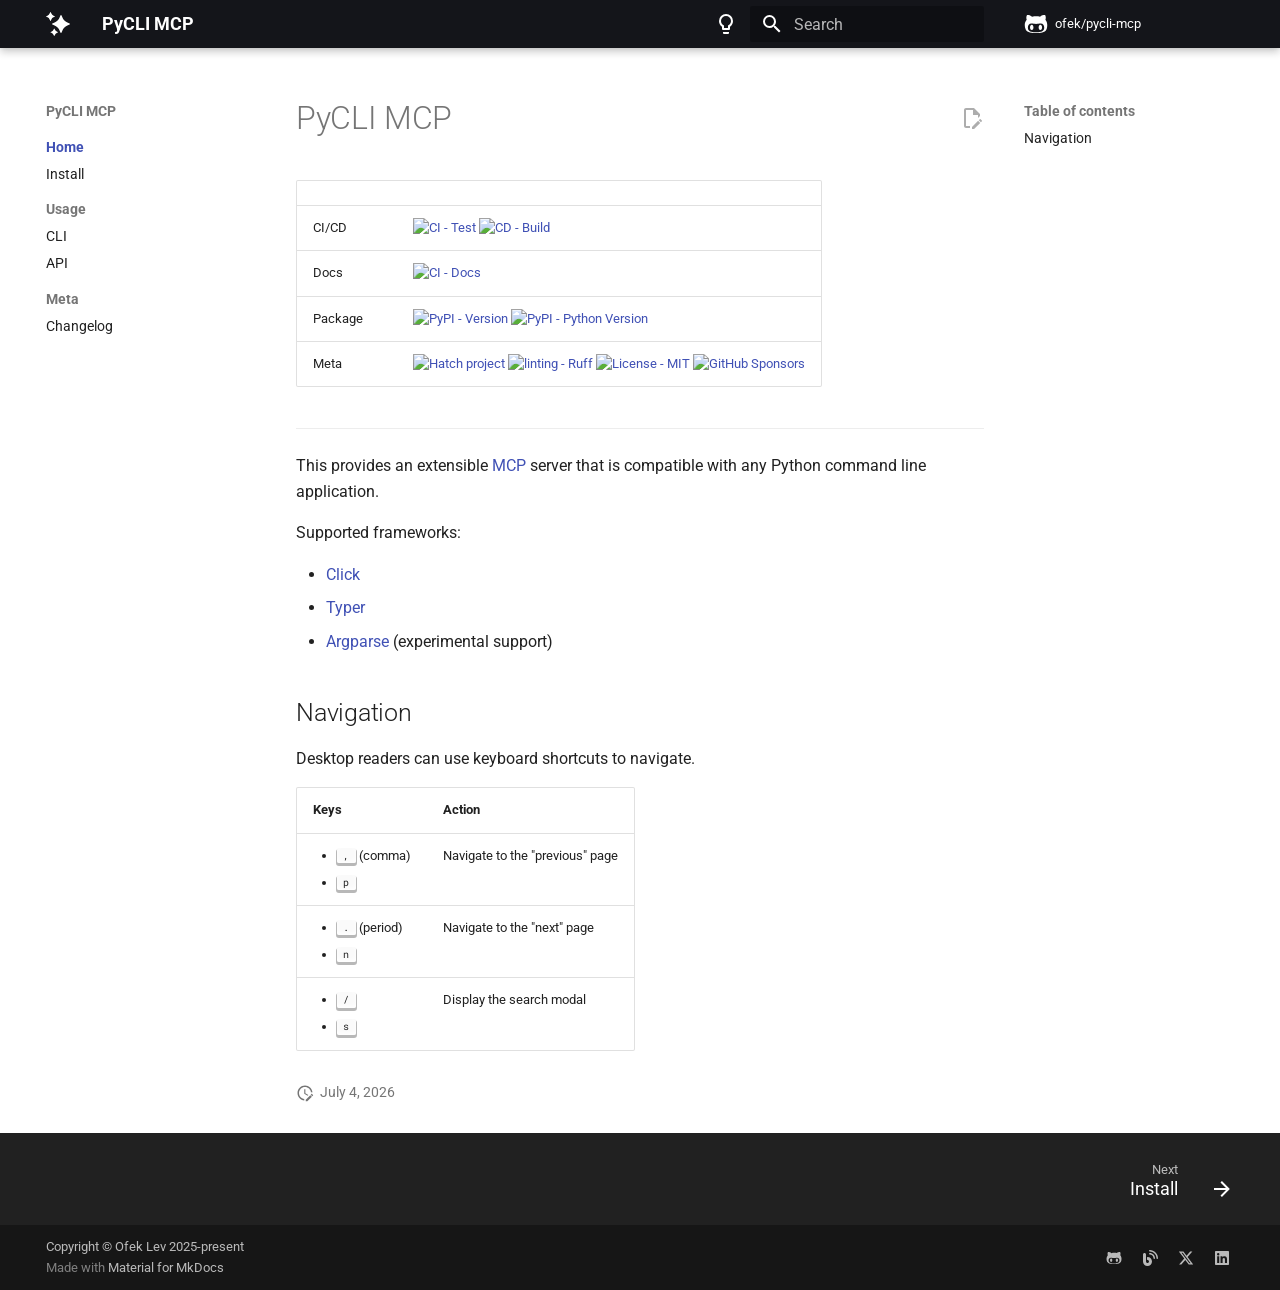
==== commit 15832ab7: "Update Hatch badge 3e7e6e8b81591db1224d7da738683e5dc7754688" ====
--- a/index.html
+++ b/index.html
@@ -7,6 +7,6 @@
     .gdesc-inner { font-size: 0.75rem; }
     body[data-md-color-scheme="slate"] .gdesc-inner { background: var(--md-default-bg-color);}
     body[data-md-color-scheme="slate"] .gslide-title { color: var(--md-default-fg-color);}
-    body[data-md-color-scheme="slate"] .gslide-desc { color: var(--md-default-fg-color);}</style><script src=assets/javascripts/glightbox.min.js></script></head> <body dir=ltr data-md-color-scheme=slate data-md-color-primary=white data-md-color-accent=indigo> <input class=md-toggle data-md-toggle=drawer type=checkbox id=__drawer autocomplete=off> <input class=md-toggle data-md-toggle=search type=checkbox id=__search autocomplete=off> <label class=md-overlay for=__drawer></label> <div data-md-component=skip> <a href=#pycli-mcp class=md-skip> Skip to content </a> </div> <div data-md-component=announce> </div> <header class="md-header md-header--shadow" data-md-component=header> <nav class="md-header__inner md-grid" aria-label=Header> <a href=. title="PyCLI MCP" class="md-header__button md-logo" aria-label="PyCLI MCP" data-md-component=logo> <svg xmlns=http://www.w3.org/2000/svg viewbox="0 0 24 24"><path d="M14.4 3.419a.639.639 0 0 1 1.2 0l.61 1.668a9.59 9.59 0 0 0 5.703 5.703l1.668.61a.639.639 0 0 1 0 1.2l-1.668.61a9.59 9.59 0 0 0-5.703 5.703l-.61 1.668a.639.639 0 0 1-1.2 0l-.61-1.668a9.59 9.59 0 0 0-5.703-5.703l-1.668-.61a.639.639 0 0 1 0-1.2l1.668-.61a9.59 9.59 0 0 0 5.703-5.703zM8 16.675a.266.266 0 0 1 .5 0l.254.694a4 4 0 0 0 2.376 2.377l.695.254a.266.266 0 0 1 0 .5l-.695.254a4 4 0 0 0-2.376 2.377l-.254.694a.266.266 0 0 1-.5 0l-.254-.694a4 4 0 0 0-2.376-2.377l-.695-.254a.266.266 0 0 1 0-.5l.695-.254a4 4 0 0 0 2.376-2.377zM4.2.21a.32.32 0 0 1 .6 0l.305.833a4.8 4.8 0 0 0 2.852 2.852l.833.305a.32.32 0 0 1 0 .6l-.833.305a4.8 4.8 0 0 0-2.852 2.852L4.8 8.79a.32.32 0 0 1-.6 0l-.305-.833a4.8 4.8 0 0 0-2.852-2.852L.21 4.8a.32.32 0 0 1 0-.6l.833-.305a4.8 4.8 0 0 0 2.852-2.852z"/></svg> </a> <label class="md-header__button md-icon" for=__drawer> <svg xmlns=http://www.w3.org/2000/svg viewbox="0 0 24 24"><path d="M3 6h18v2H3zm0 5h18v2H3zm0 5h18v2H3z"/></svg> </label> <div class=md-header__title data-md-component=header-title> <div class=md-header__ellipsis> <div class=md-header__topic> <span class=md-ellipsis> PyCLI MCP </span> </div> <div class=md-header__topic data-md-component=header-topic> <span class=md-ellipsis> PyCLI MCP </span> </div> </div> </div> <form class=md-header__option data-md-component=palette> <input class=md-option data-md-color-media="(prefers-color-scheme: dark)" data-md-color-scheme=slate data-md-color-primary=white data-md-color-accent=indigo aria-label="Switch to light mode" type=radio name=__palette id=__palette_0> <label class="md-header__button md-icon" title="Switch to light mode" for=__palette_1 hidden> <svg xmlns=http://www.w3.org/2000/svg viewbox="0 0 24 24"><path d="M12 2a7 7 0 0 0-7 7c0 2.38 1.19 4.47 3 5.74V17a1 1 0 0 0 1 1h6a1 1 0 0 0 1-1v-2.26c1.81-1.27 3-3.36 3-5.74a7 7 0 0 0-7-7M9 21a1 1 0 0 0 1 1h4a1 1 0 0 0 1-1v-1H9z"/></svg> </label> <input class=md-option data-md-color-media="(prefers-color-scheme: light)" data-md-color-scheme=default data-md-color-primary=black data-md-color-accent=indigo aria-label="Switch to dark mode" type=radio name=__palette id=__palette_1> <label class="md-header__button md-icon" title="Switch to dark mode" for=__palette_0 hidden> <svg xmlns=http://www.w3.org/2000/svg viewbox="0 0 24 24"><path d="M12 2a7 7 0 0 1 7 7c0 2.38-1.19 4.47-3 5.74V17a1 1 0 0 1-1 1H9a1 1 0 0 1-1-1v-2.26C6.19 13.47 5 11.38 5 9a7 7 0 0 1 7-7M9 21v-1h6v1a1 1 0 0 1-1 1h-4a1 1 0 0 1-1-1m3-17a5 5 0 0 0-5 5c0 2.05 1.23 3.81 3 4.58V16h4v-2.42c1.77-.77 3-2.53 3-4.58a5 5 0 0 0-5-5"/></svg> </label> </form> <script>var palette=__md_get("__palette");if(palette&&palette.color){if("(prefers-color-scheme)"===palette.color.media){var media=matchMedia("(prefers-color-scheme: light)"),input=document.querySelector(media.matches?"[data-md-color-media='(prefers-color-scheme: light)']":"[data-md-color-media='(prefers-color-scheme: dark)']");palette.color.media=input.getAttribute("data-md-color-media"),palette.color.scheme=input.getAttribute("data-md-color-scheme"),palette.color.primary=input.getAttribute("data-md-color-primary"),palette.color.accent=input.getAttribute("data-md-color-accent")}for(var[key,value]of Object.entries(palette.color))document.body.setAttribute("data-md-color-"+key,value)}</script> <label class="md-header__button md-icon" for=__search> <svg xmlns=http://www.w3.org/2000/svg viewbox="0 0 24 24"><path d="M9.5 3A6.5 6.5 0 0 1 16 9.5c0 1.61-.59 3.09-1.56 4.23l.27.27h.79l5 5-1.5 1.5-5-5v-.79l-.27-.27A6.52 6.52 0 0 1 9.5 16 6.5 6.5 0 0 1 3 9.5 6.5 6.5 0 0 1 9.5 3m0 2C7 5 5 7 5 9.5S7 14 9.5 14 14 12 14 9.5 12 5 9.5 5"/></svg> </label> <div class=md-search data-md-component=search role=dialog> <label class=md-search__overlay for=__search></label> <div class=md-search__inner role=search> <form class=md-search__form name=search> <input type=text class=md-search__input name=query aria-label=Search placeholder=Search autocapitalize=off autocorrect=off autocomplete=off spellcheck=false data-md-component=search-query required> <label class="md-search__icon md-icon" for=__search> <svg xmlns=http://www.w3.org/2000/svg viewbox="0 0 24 24"><path d="M9.5 3A6.5 6.5 0 0 1 16 9.5c0 1.61-.59 3.09-1.56 4.23l.27.27h.79l5 5-1.5 1.5-5-5v-.79l-.27-.27A6.52 6.52 0 0 1 9.5 16 6.5 6.5 0 0 1 3 9.5 6.5 6.5 0 0 1 9.5 3m0 2C7 5 5 7 5 9.5S7 14 9.5 14 14 12 14 9.5 12 5 9.5 5"/></svg> <svg xmlns=http://www.w3.org/2000/svg viewbox="0 0 24 24"><path d="M20 11v2H8l5.5 5.5-1.42 1.42L4.16 12l7.92-7.92L13.5 5.5 8 11z"/></svg> </label> <nav class=md-search__options aria-label=Search> <button type=reset class="md-search__icon md-icon" title=Clear aria-label=Clear tabindex=-1> <svg xmlns=http://www.w3.org/2000/svg viewbox="0 0 24 24"><path d="M19 6.41 17.59 5 12 10.59 6.41 5 5 6.41 10.59 12 5 17.59 6.41 19 12 13.41 17.59 19 19 17.59 13.41 12z"/></svg> </button> </nav> </form> <div class=md-search__output> <div class=md-search__scrollwrap tabindex=0 data-md-scrollfix> <div class=md-search-result data-md-component=search-result> <div class=md-search-result__meta> Initializing search </div> <ol class=md-search-result__list role=presentation></ol> </div> </div> </div> </div> </div> <div class=md-header__source> <a href=https://github.com/ofek/pycli-mcp title="Go to repository" class=md-source data-md-component=source> <div class="md-source__icon md-icon"> <svg xmlns=http://www.w3.org/2000/svg viewbox="0 0 512 512"><!-- Font Awesome Free 7.1.0 by @fontawesome - https://fontawesome.com License - https://fontawesome.com/license/free (Icons: CC BY 4.0, Fonts: SIL OFL 1.1, Code: MIT License) Copyright 2025 Fonticons, Inc.--><path d="M202.1 328.7c0 20.9-10.9 55.1-36.7 55.1s-36.7-34.2-36.7-55.1 10.9-55.1 36.7-55.1 36.7 34.2 36.7 55.1M496 278.2c0 31.9-3.2 65.7-17.5 95-37.9 76.6-142.1 74.8-216.7 74.8-75.8 0-186.2 2.7-225.6-74.8-14.6-29-20.2-63.1-20.2-95 0-41.9 13.9-81.5 41.5-113.6-5.2-15.8-7.7-32.4-7.7-48.8 0-21.5 4.9-32.3 14.6-51.8 45.3 0 74.3 9 108.8 36 29-6.9 58.8-10 88.7-10 27 0 54.2 2.9 80.4 9.2 34-26.7 63-35.2 107.8-35.2 9.8 19.5 14.6 30.3 14.6 51.8 0 16.4-2.6 32.7-7.7 48.2 27.5 32.4 39 72.3 39 114.2m-64.3 50.5c0-43.9-26.7-82.6-73.5-82.6-18.9 0-37 3.4-56 6-14.9 2.3-29.8 3.2-45.1 3.2-15.2 0-30.1-.9-45.1-3.2-18.7-2.6-37-6-56-6-46.8 0-73.5 38.7-73.5 82.6 0 87.8 80.4 101.3 150.4 101.3h48.2c70.3 0 150.6-13.4 150.6-101.3m-82.6-55.1c-25.8 0-36.7 34.2-36.7 55.1s10.9 55.1 36.7 55.1 36.7-34.2 36.7-55.1-10.9-55.1-36.7-55.1"/></svg> </div> <div class=md-source__repository> ofek/pycli-mcp </div> </a> </div> </nav> </header> <div class=md-container data-md-component=container> <main class=md-main data-md-component=main> <div class="md-main__inner md-grid"> <div class="md-sidebar md-sidebar--primary" data-md-component=sidebar data-md-type=navigation> <div class=md-sidebar__scrollwrap> <div class=md-sidebar__inner> <nav class="md-nav md-nav--primary" aria-label=Navigation data-md-level=0> <label class=md-nav__title for=__drawer> <a href=. title="PyCLI MCP" class="md-nav__button md-logo" aria-label="PyCLI MCP" data-md-component=logo> <svg xmlns=http://www.w3.org/2000/svg viewbox="0 0 24 24"><path d="M14.4 3.419a.639.639 0 0 1 1.2 0l.61 1.668a9.59 9.59 0 0 0 5.703 5.703l1.668.61a.639.639 0 0 1 0 1.2l-1.668.61a9.59 9.59 0 0 0-5.703 5.703l-.61 1.668a.639.639 0 0 1-1.2 0l-.61-1.668a9.59 9.59 0 0 0-5.703-5.703l-1.668-.61a.639.639 0 0 1 0-1.2l1.668-.61a9.59 9.59 0 0 0 5.703-5.703zM8 16.675a.266.266 0 0 1 .5 0l.254.694a4 4 0 0 0 2.376 2.377l.695.254a.266.266 0 0 1 0 .5l-.695.254a4 4 0 0 0-2.376 2.377l-.254.694a.266.266 0 0 1-.5 0l-.254-.694a4 4 0 0 0-2.376-2.377l-.695-.254a.266.266 0 0 1 0-.5l.695-.254a4 4 0 0 0 2.376-2.377zM4.2.21a.32.32 0 0 1 .6 0l.305.833a4.8 4.8 0 0 0 2.852 2.852l.833.305a.32.32 0 0 1 0 .6l-.833.305a4.8 4.8 0 0 0-2.852 2.852L4.8 8.79a.32.32 0 0 1-.6 0l-.305-.833a4.8 4.8 0 0 0-2.852-2.852L.21 4.8a.32.32 0 0 1 0-.6l.833-.305a4.8 4.8 0 0 0 2.852-2.852z"/></svg> </a> PyCLI MCP </label> <div class=md-nav__source> <a href=https://github.com/ofek/pycli-mcp title="Go to repository" class=md-source data-md-component=source> <div class="md-source__icon md-icon"> <svg xmlns=http://www.w3.org/2000/svg viewbox="0 0 512 512"><!-- Font Awesome Free 7.1.0 by @fontawesome - https://fontawesome.com License - https://fontawesome.com/license/free (Icons: CC BY 4.0, Fonts: SIL OFL 1.1, Code: MIT License) Copyright 2025 Fonticons, Inc.--><path d="M202.1 328.7c0 20.9-10.9 55.1-36.7 55.1s-36.7-34.2-36.7-55.1 10.9-55.1 36.7-55.1 36.7 34.2 36.7 55.1M496 278.2c0 31.9-3.2 65.7-17.5 95-37.9 76.6-142.1 74.8-216.7 74.8-75.8 0-186.2 2.7-225.6-74.8-14.6-29-20.2-63.1-20.2-95 0-41.9 13.9-81.5 41.5-113.6-5.2-15.8-7.7-32.4-7.7-48.8 0-21.5 4.9-32.3 14.6-51.8 45.3 0 74.3 9 108.8 36 29-6.9 58.8-10 88.7-10 27 0 54.2 2.9 80.4 9.2 34-26.7 63-35.2 107.8-35.2 9.8 19.5 14.6 30.3 14.6 51.8 0 16.4-2.6 32.7-7.7 48.2 27.5 32.4 39 72.3 39 114.2m-64.3 50.5c0-43.9-26.7-82.6-73.5-82.6-18.9 0-37 3.4-56 6-14.9 2.3-29.8 3.2-45.1 3.2-15.2 0-30.1-.9-45.1-3.2-18.7-2.6-37-6-56-6-46.8 0-73.5 38.7-73.5 82.6 0 87.8 80.4 101.3 150.4 101.3h48.2c70.3 0 150.6-13.4 150.6-101.3m-82.6-55.1c-25.8 0-36.7 34.2-36.7 55.1s10.9 55.1 36.7 55.1 36.7-34.2 36.7-55.1-10.9-55.1-36.7-55.1"/></svg> </div> <div class=md-source__repository> ofek/pycli-mcp </div> </a> </div> <ul class=md-nav__list data-md-scrollfix> <li class="md-nav__item md-nav__item--active md-nav__item--section md-nav__item--nested"> <input class="md-nav__toggle md-toggle " type=checkbox id=__nav_1 checked> <div class="md-nav__link md-nav__container"> <a href=. class="md-nav__link md-nav__link--active"> <span class=md-ellipsis> Home </span> </a> <label class="md-nav__link md-nav__link--active" for=__nav_1 id=__nav_1_label tabindex> <span class="md-nav__icon md-icon"></span> </label> </div> <nav class=md-nav data-md-level=1 aria-labelledby=__nav_1_label aria-expanded=true> <label class=md-nav__title for=__nav_1> <span class="md-nav__icon md-icon"></span> Home </label> <ul class=md-nav__list data-md-scrollfix> <li class=md-nav__item> <a href=install/ class=md-nav__link> <span class=md-ellipsis> Install </span> </a> </li> </ul> </nav> </li> <li class="md-nav__item md-nav__item--section md-nav__item--nested"> <input class="md-nav__toggle md-toggle md-toggle--indeterminate" type=checkbox id=__nav_2> <label class=md-nav__link for=__nav_2 id=__nav_2_label tabindex> <span class=md-ellipsis> Usage </span> <span class="md-nav__icon md-icon"></span> </label> <nav class=md-nav data-md-level=1 aria-labelledby=__nav_2_label aria-expanded=false> <label class=md-nav__title for=__nav_2> <span class="md-nav__icon md-icon"></span> Usage </label> <ul class=md-nav__list data-md-scrollfix> <li class=md-nav__item> <a href=cli/ class=md-nav__link> <span class=md-ellipsis> CLI </span> </a> </li> <li class=md-nav__item> <a href=api/ class=md-nav__link> <span class=md-ellipsis> API </span> </a> </li> </ul> </nav> </li> <li class="md-nav__item md-nav__item--section md-nav__item--nested"> <input class="md-nav__toggle md-toggle md-toggle--indeterminate" type=checkbox id=__nav_3> <label class=md-nav__link for=__nav_3 id=__nav_3_label tabindex> <span class=md-ellipsis> Meta </span> <span class="md-nav__icon md-icon"></span> </label> <nav class=md-nav data-md-level=1 aria-labelledby=__nav_3_label aria-expanded=false> <label class=md-nav__title for=__nav_3> <span class="md-nav__icon md-icon"></span> Meta </label> <ul class=md-nav__list data-md-scrollfix> <li class=md-nav__item> <a href=changelog/ class=md-nav__link> <span class=md-ellipsis> Changelog </span> </a> </li> </ul> </nav> </li> </ul> </nav> </div> </div> </div> <div class="md-sidebar md-sidebar--secondary" data-md-component=sidebar data-md-type=toc> <div class=md-sidebar__scrollwrap> <div class=md-sidebar__inner> <nav class="md-nav md-nav--secondary" aria-label="Table of contents"> <label class=md-nav__title for=__toc> <span class="md-nav__icon md-icon"></span> Table of contents </label> <ul class=md-nav__list data-md-component=toc data-md-scrollfix> <li class=md-nav__item> <a href=#navigation class=md-nav__link> <span class=md-ellipsis> Navigation </span> </a> </li> </ul> </nav> </div> </div> </div> <div class=md-content data-md-component=content> <article class="md-content__inner md-typeset"> <a href=https://github.com/ofek/pycli-mcp/blob/main/docs/index.md title="Edit this page" class="md-content__button md-icon" rel=edit> <svg xmlns=http://www.w3.org/2000/svg viewbox="0 0 24 24"><path d="M10 20H6V4h7v5h5v3.1l2-2V8l-6-6H6c-1.1 0-2 .9-2 2v16c0 1.1.9 2 2 2h4zm10.2-7c.1 0 .3.1.4.2l1.3 1.3c.2.2.2.6 0 .8l-1 1-2.1-2.1 1-1c.1-.1.2-.2.4-.2m0 3.9L14.1 23H12v-2.1l6.1-6.1z"/></svg> </a> <h1 id=pycli-mcp>PyCLI MCP<a class=headerlink href=#pycli-mcp title="Permanent link">&para;</a></h1> <table> <thead> <tr> <th></th> <th></th> </tr> </thead> <tbody> <tr> <td>CI/CD</td> <td><a href=https://github.com/ofek/pycli-mcp/actions/workflows/test.yml><img alt="CI - Test" class=off-glb loading=lazy src=https://github.com/ofek/pycli-mcp/actions/workflows/test.yml/badge.svg></a> <a href=https://github.com/ofek/pycli-mcp/actions/workflows/build.yml><img alt="CD - Build" class=off-glb loading=lazy src=https://github.com/ofek/pycli-mcp/actions/workflows/build.yml/badge.svg></a></td> </tr> <tr> <td>Docs</td> <td><a href=https://github.com/ofek/pycli-mcp/actions/workflows/docs.yml><img alt="CI - Docs" class=off-glb loading=lazy src=https://github.com/ofek/pycli-mcp/actions/workflows/docs.yml/badge.svg></a></td> </tr> <tr> <td>Package</td> <td><a href=https://pypi.org/project/pycli-mcp/ ><img alt="PyPI - Version" class=off-glb loading=lazy src="https://img.shields.io/pypi/v/pycli-mcp.svg?logo=pypi&label=PyPI&logoColor=gold"></a> <a href=https://pypi.org/project/pycli-mcp/ ><img alt="PyPI - Python Version" class=off-glb loading=lazy src="https://img.shields.io/pypi/pyversions/pycli-mcp.svg?logo=python&label=Python&logoColor=gold"></a></td> </tr> <tr> <td>Meta</td> <td><a href=https://github.com/ofek/pycli-mcp><img alt="Hatch project" class=off-glb loading=lazy src=https://img.shields.io/badge/%F0%9F%A5%9A-Hatch-4051b5.svg></a> <a href=https://github.com/astral-sh/ruff><img alt="linting - Ruff" class=off-glb loading=lazy src="https://img.shields.io/endpoint?url=https://raw.githubusercontent.com/astral-sh/ruff/main/assets/badge/v2.json"></a> <a href=https://spdx.org/licenses/ ><img alt="License - MIT" class=off-glb loading=lazy src=https://img.shields.io/badge/license-MIT-9400d3.svg></a> <a href=https://github.com/sponsors/ofek><img alt="GitHub Sponsors" class=off-glb loading=lazy src="https://img.shields.io/github/sponsors/ofek?logo=GitHub%20Sponsors&style=social"></a></td> </tr> </tbody> </table> <hr> <p>This provides an extensible <a href=https://modelcontextprotocol.io>MCP</a> server that is compatible with any Python command line application.</p> <p>Supported frameworks:</p> <ul> <li><a href=https://github.com/pallets/click>Click</a></li> <li><a href=https://github.com/fastapi/typer>Typer</a></li> <li><a href=https://docs.python.org/3/library/argparse.html>Argparse</a> (experimental support)</li> </ul> <h2 id=navigation>Navigation<a class=headerlink href=#navigation title="Permanent link">&para;</a></h2> <p>Desktop readers can use keyboard shortcuts to navigate.</p> <table> <thead> <tr> <th>Keys</th> <th>Action</th> </tr> </thead> <tbody> <tr> <td><ul><li><kbd>,</kbd> (comma)</li><li><kbd>p</kbd></li></ul></td> <td>Navigate to the "previous" page</td> </tr> <tr> <td><ul><li><kbd>.</kbd> (period)</li><li><kbd>n</kbd></li></ul></td> <td>Navigate to the "next" page</td> </tr> <tr> <td><ul><li><kbd>/</kbd></li><li><kbd>s</kbd></li></ul></td> <td>Display the search modal</td> </tr> </tbody> </table> <aside class=md-source-file> <span class=md-source-file__fact> <span class=md-icon title="Last update"> <svg xmlns=http://www.w3.org/2000/svg viewbox="0 0 24 24"><path d="M21 13.1c-.1 0-.3.1-.4.2l-1 1 2.1 2.1 1-1c.2-.2.2-.6 0-.8l-1.3-1.3c-.1-.1-.2-.2-.4-.2m-1.9 1.8-6.1 6V23h2.1l6.1-6.1zM12.5 7v5.2l4 2.4-1 1L11 13V7zM11 21.9c-5.1-.5-9-4.8-9-9.9C2 6.5 6.5 2 12 2c5.3 0 9.6 4.1 10 9.3-.3-.1-.6-.2-1-.2s-.7.1-1 .2C19.6 7.2 16.2 4 12 4c-4.4 0-8 3.6-8 8 0 4.1 3.1 7.5 7.1 7.9l-.1.2z"/></svg> </span> <span class="git-revision-date-localized-plugin git-revision-date-localized-plugin-date">June 30, 2025</span> </span> </aside> </article> </div> <script>var tabs=__md_get("__tabs");if(Array.isArray(tabs))e:for(var set of document.querySelectorAll(".tabbed-set")){var labels=set.querySelector(".tabbed-labels");for(var tab of tabs)for(var label of labels.getElementsByTagName("label"))if(label.innerText.trim()===tab){var input=document.getElementById(label.htmlFor);input.checked=!0;continue e}}</script> <script>var target=document.getElementById(location.hash.slice(1));target&&target.name&&(target.checked=target.name.startsWith("__tabbed_"))</script> </div> </main> <footer class=md-footer> <nav class="md-footer__inner md-grid" aria-label=Footer> <a href=install/ class="md-footer__link md-footer__link--next" aria-label="Next: Install"> <div class=md-footer__title> <span class=md-footer__direction> Next </span> <div class=md-ellipsis> Install </div> </div> <div class="md-footer__button md-icon"> <svg xmlns=http://www.w3.org/2000/svg viewbox="0 0 24 24"><path d="M4 11v2h12l-5.5 5.5 1.42 1.42L19.84 12l-7.92-7.92L10.5 5.5 16 11z"/></svg> </div> </a> </nav> <div class="md-footer-meta md-typeset"> <div class="md-footer-meta__inner md-grid"> <div class=md-copyright> <div class=md-copyright__highlight> Copyright &copy; Ofek Lev 2025-present </div> Made with <a href=https://squidfunk.github.io/mkdocs-material/ target=_blank rel=noopener> Material for MkDocs </a> </div> <div class=md-social> <a href=https://github.com/ofek target=_blank rel=noopener title=github.com class=md-social__link> <svg xmlns=http://www.w3.org/2000/svg viewbox="0 0 512 512"><!-- Font Awesome Free 7.1.0 by @fontawesome - https://fontawesome.com License - https://fontawesome.com/license/free (Icons: CC BY 4.0, Fonts: SIL OFL 1.1, Code: MIT License) Copyright 2025 Fonticons, Inc.--><path d="M202.1 328.7c0 20.9-10.9 55.1-36.7 55.1s-36.7-34.2-36.7-55.1 10.9-55.1 36.7-55.1 36.7 34.2 36.7 55.1M496 278.2c0 31.9-3.2 65.7-17.5 95-37.9 76.6-142.1 74.8-216.7 74.8-75.8 0-186.2 2.7-225.6-74.8-14.6-29-20.2-63.1-20.2-95 0-41.9 13.9-81.5 41.5-113.6-5.2-15.8-7.7-32.4-7.7-48.8 0-21.5 4.9-32.3 14.6-51.8 45.3 0 74.3 9 108.8 36 29-6.9 58.8-10 88.7-10 27 0 54.2 2.9 80.4 9.2 34-26.7 63-35.2 107.8-35.2 9.8 19.5 14.6 30.3 14.6 51.8 0 16.4-2.6 32.7-7.7 48.2 27.5 32.4 39 72.3 39 114.2m-64.3 50.5c0-43.9-26.7-82.6-73.5-82.6-18.9 0-37 3.4-56 6-14.9 2.3-29.8 3.2-45.1 3.2-15.2 0-30.1-.9-45.1-3.2-18.7-2.6-37-6-56-6-46.8 0-73.5 38.7-73.5 82.6 0 87.8 80.4 101.3 150.4 101.3h48.2c70.3 0 150.6-13.4 150.6-101.3m-82.6-55.1c-25.8 0-36.7 34.2-36.7 55.1s10.9 55.1 36.7 55.1 36.7-34.2 36.7-55.1-10.9-55.1-36.7-55.1"/></svg> </a> <a href=https://ofek.dev/words/ target=_blank rel=noopener title=ofek.dev class=md-social__link> <svg xmlns=http://www.w3.org/2000/svg viewbox="0 0 512 512"><!-- Font Awesome Free 7.1.0 by @fontawesome - https://fontawesome.com License - https://fontawesome.com/license/free (Icons: CC BY 4.0, Fonts: SIL OFL 1.1, Code: MIT License) Copyright 2025 Fonticons, Inc.--><path d="M224 24c0-13.3 10.7-24 24-24 145.8 0 264 118.2 264 264 0 13.3-10.7 24-24 24s-24-10.7-24-24c0-119.3-96.7-216-216-216-13.3 0-24-10.7-24-24M80 96c26.5 0 48 21.5 48 48v224c0 26.5 21.5 48 48 48s48-21.5 48-48-21.5-48-48-48c-8.8 0-16-7.2-16-16v-64c0-8.8 7.2-16 16-16 79.5 0 144 64.5 144 144s-64.5 144-144 144S32 447.5 32 368V144c0-26.5 21.5-48 48-48m168 0c92.8 0 168 75.2 168 168 0 13.3-10.7 24-24 24s-24-10.7-24-24c0-66.3-53.7-120-120-120-13.3 0-24-10.7-24-24s10.7-24 24-24"/></svg> </a> <a href=https://x.com/Ofekmeister target=_blank rel=noopener title=x.com class=md-social__link> <svg xmlns=http://www.w3.org/2000/svg viewbox="0 0 448 512"><!-- Font Awesome Free 7.1.0 by @fontawesome - https://fontawesome.com License - https://fontawesome.com/license/free (Icons: CC BY 4.0, Fonts: SIL OFL 1.1, Code: MIT License) Copyright 2025 Fonticons, Inc.--><path d="M357.2 48h70.6L273.6 224.2 455 464H313L201.7 318.6 74.5 464H3.8l164.9-188.5L-5.2 48h145.6l100.5 132.9zm-24.8 373.8h39.1L119.1 88h-42z"/></svg> </a> <a href=https://www.linkedin.com/in/ofeklev/ target=_blank rel=noopener title=www.linkedin.com class=md-social__link> <svg xmlns=http://www.w3.org/2000/svg viewbox="0 0 448 512"><!-- Font Awesome Free 7.1.0 by @fontawesome - https://fontawesome.com License - https://fontawesome.com/license/free (Icons: CC BY 4.0, Fonts: SIL OFL 1.1, Code: MIT License) Copyright 2025 Fonticons, Inc.--><path d="M416 32H31.9C14.3 32 0 46.5 0 64.3v383.4C0 465.5 14.3 480 31.9 480H416c17.6 0 32-14.5 32-32.3V64.3c0-17.8-14.4-32.3-32-32.3M135.4 416H69V202.2h66.5V416zM102.2 96a38.5 38.5 0 1 1 0 77 38.5 38.5 0 1 1 0-77m282.1 320h-66.4V312c0-24.8-.5-56.7-34.5-56.7-34.6 0-39.9 27-39.9 54.9V416h-66.4V202.2h63.7v29.2h.9c8.9-16.8 30.6-34.5 62.9-34.5 67.2 0 79.7 44.3 79.7 101.9z"/></svg> </a> </div> </div> </div> </footer> </div> <div class=md-dialog data-md-component=dialog> <div class="md-dialog__inner md-typeset"></div> </div> <script id=__config type=application/json>{"base": ".", "features": ["content.action.edit", "content.code.copy", "content.tabs.link", "content.tooltips", "navigation.expand", "navigation.footer", "navigation.indexes", "navigation.instant", "navigation.sections"], "search": "assets/javascripts/workers/search.973d3a69.min.js", "tags": null, "translations": {"clipboard.copied": "Copied to clipboard", "clipboard.copy": "Copy to clipboard", "search.result.more.one": "1 more on this page", "search.result.more.other": "# more on this page", "search.result.none": "No matching documents", "search.result.one": "1 matching document", "search.result.other": "# matching documents", "search.result.placeholder": "Type to start searching", "search.result.term.missing": "Missing", "select.version": "Select version"}, "version": null}</script> <script src=assets/javascripts/bundle.f55a23d4.min.js></script> <script id=init-glightbox>const lightbox = GLightbox({"touchNavigation": true, "loop": false, "zoomable": true, "draggable": true, "openEffect": "zoom", "closeEffect": "zoom", "slideEffect": "slide"});
+    body[data-md-color-scheme="slate"] .gslide-desc { color: var(--md-default-fg-color);}</style><script src=assets/javascripts/glightbox.min.js></script></head> <body dir=ltr data-md-color-scheme=slate data-md-color-primary=white data-md-color-accent=indigo> <input class=md-toggle data-md-toggle=drawer type=checkbox id=__drawer autocomplete=off> <input class=md-toggle data-md-toggle=search type=checkbox id=__search autocomplete=off> <label class=md-overlay for=__drawer></label> <div data-md-component=skip> <a href=#pycli-mcp class=md-skip> Skip to content </a> </div> <div data-md-component=announce> </div> <header class="md-header md-header--shadow" data-md-component=header> <nav class="md-header__inner md-grid" aria-label=Header> <a href=. title="PyCLI MCP" class="md-header__button md-logo" aria-label="PyCLI MCP" data-md-component=logo> <svg xmlns=http://www.w3.org/2000/svg viewbox="0 0 24 24"><path d="M14.4 3.419a.639.639 0 0 1 1.2 0l.61 1.668a9.59 9.59 0 0 0 5.703 5.703l1.668.61a.639.639 0 0 1 0 1.2l-1.668.61a9.59 9.59 0 0 0-5.703 5.703l-.61 1.668a.639.639 0 0 1-1.2 0l-.61-1.668a9.59 9.59 0 0 0-5.703-5.703l-1.668-.61a.639.639 0 0 1 0-1.2l1.668-.61a9.59 9.59 0 0 0 5.703-5.703zM8 16.675a.266.266 0 0 1 .5 0l.254.694a4 4 0 0 0 2.376 2.377l.695.254a.266.266 0 0 1 0 .5l-.695.254a4 4 0 0 0-2.376 2.377l-.254.694a.266.266 0 0 1-.5 0l-.254-.694a4 4 0 0 0-2.376-2.377l-.695-.254a.266.266 0 0 1 0-.5l.695-.254a4 4 0 0 0 2.376-2.377zM4.2.21a.32.32 0 0 1 .6 0l.305.833a4.8 4.8 0 0 0 2.852 2.852l.833.305a.32.32 0 0 1 0 .6l-.833.305a4.8 4.8 0 0 0-2.852 2.852L4.8 8.79a.32.32 0 0 1-.6 0l-.305-.833a4.8 4.8 0 0 0-2.852-2.852L.21 4.8a.32.32 0 0 1 0-.6l.833-.305a4.8 4.8 0 0 0 2.852-2.852z"/></svg> </a> <label class="md-header__button md-icon" for=__drawer> <svg xmlns=http://www.w3.org/2000/svg viewbox="0 0 24 24"><path d="M3 6h18v2H3zm0 5h18v2H3zm0 5h18v2H3z"/></svg> </label> <div class=md-header__title data-md-component=header-title> <div class=md-header__ellipsis> <div class=md-header__topic> <span class=md-ellipsis> PyCLI MCP </span> </div> <div class=md-header__topic data-md-component=header-topic> <span class=md-ellipsis> PyCLI MCP </span> </div> </div> </div> <form class=md-header__option data-md-component=palette> <input class=md-option data-md-color-media="(prefers-color-scheme: dark)" data-md-color-scheme=slate data-md-color-primary=white data-md-color-accent=indigo aria-label="Switch to light mode" type=radio name=__palette id=__palette_0> <label class="md-header__button md-icon" title="Switch to light mode" for=__palette_1 hidden> <svg xmlns=http://www.w3.org/2000/svg viewbox="0 0 24 24"><path d="M12 2a7 7 0 0 0-7 7c0 2.38 1.19 4.47 3 5.74V17a1 1 0 0 0 1 1h6a1 1 0 0 0 1-1v-2.26c1.81-1.27 3-3.36 3-5.74a7 7 0 0 0-7-7M9 21a1 1 0 0 0 1 1h4a1 1 0 0 0 1-1v-1H9z"/></svg> </label> <input class=md-option data-md-color-media="(prefers-color-scheme: light)" data-md-color-scheme=default data-md-color-primary=black data-md-color-accent=indigo aria-label="Switch to dark mode" type=radio name=__palette id=__palette_1> <label class="md-header__button md-icon" title="Switch to dark mode" for=__palette_0 hidden> <svg xmlns=http://www.w3.org/2000/svg viewbox="0 0 24 24"><path d="M12 2a7 7 0 0 1 7 7c0 2.38-1.19 4.47-3 5.74V17a1 1 0 0 1-1 1H9a1 1 0 0 1-1-1v-2.26C6.19 13.47 5 11.38 5 9a7 7 0 0 1 7-7M9 21v-1h6v1a1 1 0 0 1-1 1h-4a1 1 0 0 1-1-1m3-17a5 5 0 0 0-5 5c0 2.05 1.23 3.81 3 4.58V16h4v-2.42c1.77-.77 3-2.53 3-4.58a5 5 0 0 0-5-5"/></svg> </label> </form> <script>var palette=__md_get("__palette");if(palette&&palette.color){if("(prefers-color-scheme)"===palette.color.media){var media=matchMedia("(prefers-color-scheme: light)"),input=document.querySelector(media.matches?"[data-md-color-media='(prefers-color-scheme: light)']":"[data-md-color-media='(prefers-color-scheme: dark)']");palette.color.media=input.getAttribute("data-md-color-media"),palette.color.scheme=input.getAttribute("data-md-color-scheme"),palette.color.primary=input.getAttribute("data-md-color-primary"),palette.color.accent=input.getAttribute("data-md-color-accent")}for(var[key,value]of Object.entries(palette.color))document.body.setAttribute("data-md-color-"+key,value)}</script> <label class="md-header__button md-icon" for=__search> <svg xmlns=http://www.w3.org/2000/svg viewbox="0 0 24 24"><path d="M9.5 3A6.5 6.5 0 0 1 16 9.5c0 1.61-.59 3.09-1.56 4.23l.27.27h.79l5 5-1.5 1.5-5-5v-.79l-.27-.27A6.52 6.52 0 0 1 9.5 16 6.5 6.5 0 0 1 3 9.5 6.5 6.5 0 0 1 9.5 3m0 2C7 5 5 7 5 9.5S7 14 9.5 14 14 12 14 9.5 12 5 9.5 5"/></svg> </label> <div class=md-search data-md-component=search role=dialog> <label class=md-search__overlay for=__search></label> <div class=md-search__inner role=search> <form class=md-search__form name=search> <input type=text class=md-search__input name=query aria-label=Search placeholder=Search autocapitalize=off autocorrect=off autocomplete=off spellcheck=false data-md-component=search-query required> <label class="md-search__icon md-icon" for=__search> <svg xmlns=http://www.w3.org/2000/svg viewbox="0 0 24 24"><path d="M9.5 3A6.5 6.5 0 0 1 16 9.5c0 1.61-.59 3.09-1.56 4.23l.27.27h.79l5 5-1.5 1.5-5-5v-.79l-.27-.27A6.52 6.52 0 0 1 9.5 16 6.5 6.5 0 0 1 3 9.5 6.5 6.5 0 0 1 9.5 3m0 2C7 5 5 7 5 9.5S7 14 9.5 14 14 12 14 9.5 12 5 9.5 5"/></svg> <svg xmlns=http://www.w3.org/2000/svg viewbox="0 0 24 24"><path d="M20 11v2H8l5.5 5.5-1.42 1.42L4.16 12l7.92-7.92L13.5 5.5 8 11z"/></svg> </label> <nav class=md-search__options aria-label=Search> <button type=reset class="md-search__icon md-icon" title=Clear aria-label=Clear tabindex=-1> <svg xmlns=http://www.w3.org/2000/svg viewbox="0 0 24 24"><path d="M19 6.41 17.59 5 12 10.59 6.41 5 5 6.41 10.59 12 5 17.59 6.41 19 12 13.41 17.59 19 19 17.59 13.41 12z"/></svg> </button> </nav> </form> <div class=md-search__output> <div class=md-search__scrollwrap tabindex=0 data-md-scrollfix> <div class=md-search-result data-md-component=search-result> <div class=md-search-result__meta> Initializing search </div> <ol class=md-search-result__list role=presentation></ol> </div> </div> </div> </div> </div> <div class=md-header__source> <a href=https://github.com/ofek/pycli-mcp title="Go to repository" class=md-source data-md-component=source> <div class="md-source__icon md-icon"> <svg xmlns=http://www.w3.org/2000/svg viewbox="0 0 512 512"><!-- Font Awesome Free 7.1.0 by @fontawesome - https://fontawesome.com License - https://fontawesome.com/license/free (Icons: CC BY 4.0, Fonts: SIL OFL 1.1, Code: MIT License) Copyright 2025 Fonticons, Inc.--><path d="M202.1 328.7c0 20.9-10.9 55.1-36.7 55.1s-36.7-34.2-36.7-55.1 10.9-55.1 36.7-55.1 36.7 34.2 36.7 55.1M496 278.2c0 31.9-3.2 65.7-17.5 95-37.9 76.6-142.1 74.8-216.7 74.8-75.8 0-186.2 2.7-225.6-74.8-14.6-29-20.2-63.1-20.2-95 0-41.9 13.9-81.5 41.5-113.6-5.2-15.8-7.7-32.4-7.7-48.8 0-21.5 4.9-32.3 14.6-51.8 45.3 0 74.3 9 108.8 36 29-6.9 58.8-10 88.7-10 27 0 54.2 2.9 80.4 9.2 34-26.7 63-35.2 107.8-35.2 9.8 19.5 14.6 30.3 14.6 51.8 0 16.4-2.6 32.7-7.7 48.2 27.5 32.4 39 72.3 39 114.2m-64.3 50.5c0-43.9-26.7-82.6-73.5-82.6-18.9 0-37 3.4-56 6-14.9 2.3-29.8 3.2-45.1 3.2-15.2 0-30.1-.9-45.1-3.2-18.7-2.6-37-6-56-6-46.8 0-73.5 38.7-73.5 82.6 0 87.8 80.4 101.3 150.4 101.3h48.2c70.3 0 150.6-13.4 150.6-101.3m-82.6-55.1c-25.8 0-36.7 34.2-36.7 55.1s10.9 55.1 36.7 55.1 36.7-34.2 36.7-55.1-10.9-55.1-36.7-55.1"/></svg> </div> <div class=md-source__repository> ofek/pycli-mcp </div> </a> </div> </nav> </header> <div class=md-container data-md-component=container> <main class=md-main data-md-component=main> <div class="md-main__inner md-grid"> <div class="md-sidebar md-sidebar--primary" data-md-component=sidebar data-md-type=navigation> <div class=md-sidebar__scrollwrap> <div class=md-sidebar__inner> <nav class="md-nav md-nav--primary" aria-label=Navigation data-md-level=0> <label class=md-nav__title for=__drawer> <a href=. title="PyCLI MCP" class="md-nav__button md-logo" aria-label="PyCLI MCP" data-md-component=logo> <svg xmlns=http://www.w3.org/2000/svg viewbox="0 0 24 24"><path d="M14.4 3.419a.639.639 0 0 1 1.2 0l.61 1.668a9.59 9.59 0 0 0 5.703 5.703l1.668.61a.639.639 0 0 1 0 1.2l-1.668.61a9.59 9.59 0 0 0-5.703 5.703l-.61 1.668a.639.639 0 0 1-1.2 0l-.61-1.668a9.59 9.59 0 0 0-5.703-5.703l-1.668-.61a.639.639 0 0 1 0-1.2l1.668-.61a9.59 9.59 0 0 0 5.703-5.703zM8 16.675a.266.266 0 0 1 .5 0l.254.694a4 4 0 0 0 2.376 2.377l.695.254a.266.266 0 0 1 0 .5l-.695.254a4 4 0 0 0-2.376 2.377l-.254.694a.266.266 0 0 1-.5 0l-.254-.694a4 4 0 0 0-2.376-2.377l-.695-.254a.266.266 0 0 1 0-.5l.695-.254a4 4 0 0 0 2.376-2.377zM4.2.21a.32.32 0 0 1 .6 0l.305.833a4.8 4.8 0 0 0 2.852 2.852l.833.305a.32.32 0 0 1 0 .6l-.833.305a4.8 4.8 0 0 0-2.852 2.852L4.8 8.79a.32.32 0 0 1-.6 0l-.305-.833a4.8 4.8 0 0 0-2.852-2.852L.21 4.8a.32.32 0 0 1 0-.6l.833-.305a4.8 4.8 0 0 0 2.852-2.852z"/></svg> </a> PyCLI MCP </label> <div class=md-nav__source> <a href=https://github.com/ofek/pycli-mcp title="Go to repository" class=md-source data-md-component=source> <div class="md-source__icon md-icon"> <svg xmlns=http://www.w3.org/2000/svg viewbox="0 0 512 512"><!-- Font Awesome Free 7.1.0 by @fontawesome - https://fontawesome.com License - https://fontawesome.com/license/free (Icons: CC BY 4.0, Fonts: SIL OFL 1.1, Code: MIT License) Copyright 2025 Fonticons, Inc.--><path d="M202.1 328.7c0 20.9-10.9 55.1-36.7 55.1s-36.7-34.2-36.7-55.1 10.9-55.1 36.7-55.1 36.7 34.2 36.7 55.1M496 278.2c0 31.9-3.2 65.7-17.5 95-37.9 76.6-142.1 74.8-216.7 74.8-75.8 0-186.2 2.7-225.6-74.8-14.6-29-20.2-63.1-20.2-95 0-41.9 13.9-81.5 41.5-113.6-5.2-15.8-7.7-32.4-7.7-48.8 0-21.5 4.9-32.3 14.6-51.8 45.3 0 74.3 9 108.8 36 29-6.9 58.8-10 88.7-10 27 0 54.2 2.9 80.4 9.2 34-26.7 63-35.2 107.8-35.2 9.8 19.5 14.6 30.3 14.6 51.8 0 16.4-2.6 32.7-7.7 48.2 27.5 32.4 39 72.3 39 114.2m-64.3 50.5c0-43.9-26.7-82.6-73.5-82.6-18.9 0-37 3.4-56 6-14.9 2.3-29.8 3.2-45.1 3.2-15.2 0-30.1-.9-45.1-3.2-18.7-2.6-37-6-56-6-46.8 0-73.5 38.7-73.5 82.6 0 87.8 80.4 101.3 150.4 101.3h48.2c70.3 0 150.6-13.4 150.6-101.3m-82.6-55.1c-25.8 0-36.7 34.2-36.7 55.1s10.9 55.1 36.7 55.1 36.7-34.2 36.7-55.1-10.9-55.1-36.7-55.1"/></svg> </div> <div class=md-source__repository> ofek/pycli-mcp </div> </a> </div> <ul class=md-nav__list data-md-scrollfix> <li class="md-nav__item md-nav__item--active md-nav__item--section md-nav__item--nested"> <input class="md-nav__toggle md-toggle " type=checkbox id=__nav_1 checked> <div class="md-nav__link md-nav__container"> <a href=. class="md-nav__link md-nav__link--active"> <span class=md-ellipsis> Home </span> </a> <label class="md-nav__link md-nav__link--active" for=__nav_1 id=__nav_1_label tabindex> <span class="md-nav__icon md-icon"></span> </label> </div> <nav class=md-nav data-md-level=1 aria-labelledby=__nav_1_label aria-expanded=true> <label class=md-nav__title for=__nav_1> <span class="md-nav__icon md-icon"></span> Home </label> <ul class=md-nav__list data-md-scrollfix> <li class=md-nav__item> <a href=install/ class=md-nav__link> <span class=md-ellipsis> Install </span> </a> </li> </ul> </nav> </li> <li class="md-nav__item md-nav__item--section md-nav__item--nested"> <input class="md-nav__toggle md-toggle md-toggle--indeterminate" type=checkbox id=__nav_2> <label class=md-nav__link for=__nav_2 id=__nav_2_label tabindex> <span class=md-ellipsis> Usage </span> <span class="md-nav__icon md-icon"></span> </label> <nav class=md-nav data-md-level=1 aria-labelledby=__nav_2_label aria-expanded=false> <label class=md-nav__title for=__nav_2> <span class="md-nav__icon md-icon"></span> Usage </label> <ul class=md-nav__list data-md-scrollfix> <li class=md-nav__item> <a href=cli/ class=md-nav__link> <span class=md-ellipsis> CLI </span> </a> </li> <li class=md-nav__item> <a href=api/ class=md-nav__link> <span class=md-ellipsis> API </span> </a> </li> </ul> </nav> </li> <li class="md-nav__item md-nav__item--section md-nav__item--nested"> <input class="md-nav__toggle md-toggle md-toggle--indeterminate" type=checkbox id=__nav_3> <label class=md-nav__link for=__nav_3 id=__nav_3_label tabindex> <span class=md-ellipsis> Meta </span> <span class="md-nav__icon md-icon"></span> </label> <nav class=md-nav data-md-level=1 aria-labelledby=__nav_3_label aria-expanded=false> <label class=md-nav__title for=__nav_3> <span class="md-nav__icon md-icon"></span> Meta </label> <ul class=md-nav__list data-md-scrollfix> <li class=md-nav__item> <a href=changelog/ class=md-nav__link> <span class=md-ellipsis> Changelog </span> </a> </li> </ul> </nav> </li> </ul> </nav> </div> </div> </div> <div class="md-sidebar md-sidebar--secondary" data-md-component=sidebar data-md-type=toc> <div class=md-sidebar__scrollwrap> <div class=md-sidebar__inner> <nav class="md-nav md-nav--secondary" aria-label="Table of contents"> <label class=md-nav__title for=__toc> <span class="md-nav__icon md-icon"></span> Table of contents </label> <ul class=md-nav__list data-md-component=toc data-md-scrollfix> <li class=md-nav__item> <a href=#navigation class=md-nav__link> <span class=md-ellipsis> Navigation </span> </a> </li> </ul> </nav> </div> </div> </div> <div class=md-content data-md-component=content> <article class="md-content__inner md-typeset"> <a href=https://github.com/ofek/pycli-mcp/blob/main/docs/index.md title="Edit this page" class="md-content__button md-icon" rel=edit> <svg xmlns=http://www.w3.org/2000/svg viewbox="0 0 24 24"><path d="M10 20H6V4h7v5h5v3.1l2-2V8l-6-6H6c-1.1 0-2 .9-2 2v16c0 1.1.9 2 2 2h4zm10.2-7c.1 0 .3.1.4.2l1.3 1.3c.2.2.2.6 0 .8l-1 1-2.1-2.1 1-1c.1-.1.2-.2.4-.2m0 3.9L14.1 23H12v-2.1l6.1-6.1z"/></svg> </a> <h1 id=pycli-mcp>PyCLI MCP<a class=headerlink href=#pycli-mcp title="Permanent link">&para;</a></h1> <table> <thead> <tr> <th></th> <th></th> </tr> </thead> <tbody> <tr> <td>CI/CD</td> <td><a href=https://github.com/ofek/pycli-mcp/actions/workflows/test.yml><img alt="CI - Test" class=off-glb loading=lazy src=https://github.com/ofek/pycli-mcp/actions/workflows/test.yml/badge.svg></a> <a href=https://github.com/ofek/pycli-mcp/actions/workflows/build.yml><img alt="CD - Build" class=off-glb loading=lazy src=https://github.com/ofek/pycli-mcp/actions/workflows/build.yml/badge.svg></a></td> </tr> <tr> <td>Docs</td> <td><a href=https://github.com/ofek/pycli-mcp/actions/workflows/docs.yml><img alt="CI - Docs" class=off-glb loading=lazy src=https://github.com/ofek/pycli-mcp/actions/workflows/docs.yml/badge.svg></a></td> </tr> <tr> <td>Package</td> <td><a href=https://pypi.org/project/pycli-mcp/ ><img alt="PyPI - Version" class=off-glb loading=lazy src="https://img.shields.io/pypi/v/pycli-mcp.svg?logo=pypi&label=PyPI&logoColor=gold"></a> <a href=https://pypi.org/project/pycli-mcp/ ><img alt="PyPI - Python Version" class=off-glb loading=lazy src="https://img.shields.io/pypi/pyversions/pycli-mcp.svg?logo=python&label=Python&logoColor=gold"></a></td> </tr> <tr> <td>Meta</td> <td><a href=https://github.com/pypa/hatch><img alt="Hatch project" class=off-glb loading=lazy src="https://img.shields.io/endpoint?url=https://raw.githubusercontent.com/pypa/hatch/master/docs/assets/badge/v0.json"></a> <a href=https://github.com/astral-sh/ruff><img alt="linting - Ruff" class=off-glb loading=lazy src="https://img.shields.io/endpoint?url=https://raw.githubusercontent.com/astral-sh/ruff/main/assets/badge/v2.json"></a> <a href=https://spdx.org/licenses/ ><img alt="License - MIT" class=off-glb loading=lazy src=https://img.shields.io/badge/license-MIT-9400d3.svg></a> <a href=https://github.com/sponsors/ofek><img alt="GitHub Sponsors" class=off-glb loading=lazy src="https://img.shields.io/github/sponsors/ofek?logo=GitHub%20Sponsors&style=social"></a></td> </tr> </tbody> </table> <hr> <p>This provides an extensible <a href=https://modelcontextprotocol.io>MCP</a> server that is compatible with any Python command line application.</p> <p>Supported frameworks:</p> <ul> <li><a href=https://github.com/pallets/click>Click</a></li> <li><a href=https://github.com/fastapi/typer>Typer</a></li> <li><a href=https://docs.python.org/3/library/argparse.html>Argparse</a> (experimental support)</li> </ul> <h2 id=navigation>Navigation<a class=headerlink href=#navigation title="Permanent link">&para;</a></h2> <p>Desktop readers can use keyboard shortcuts to navigate.</p> <table> <thead> <tr> <th>Keys</th> <th>Action</th> </tr> </thead> <tbody> <tr> <td><ul><li><kbd>,</kbd> (comma)</li><li><kbd>p</kbd></li></ul></td> <td>Navigate to the "previous" page</td> </tr> <tr> <td><ul><li><kbd>.</kbd> (period)</li><li><kbd>n</kbd></li></ul></td> <td>Navigate to the "next" page</td> </tr> <tr> <td><ul><li><kbd>/</kbd></li><li><kbd>s</kbd></li></ul></td> <td>Display the search modal</td> </tr> </tbody> </table> <aside class=md-source-file> <span class=md-source-file__fact> <span class=md-icon title="Last update"> <svg xmlns=http://www.w3.org/2000/svg viewbox="0 0 24 24"><path d="M21 13.1c-.1 0-.3.1-.4.2l-1 1 2.1 2.1 1-1c.2-.2.2-.6 0-.8l-1.3-1.3c-.1-.1-.2-.2-.4-.2m-1.9 1.8-6.1 6V23h2.1l6.1-6.1zM12.5 7v5.2l4 2.4-1 1L11 13V7zM11 21.9c-5.1-.5-9-4.8-9-9.9C2 6.5 6.5 2 12 2c5.3 0 9.6 4.1 10 9.3-.3-.1-.6-.2-1-.2s-.7.1-1 .2C19.6 7.2 16.2 4 12 4c-4.4 0-8 3.6-8 8 0 4.1 3.1 7.5 7.1 7.9l-.1.2z"/></svg> </span> <span class="git-revision-date-localized-plugin git-revision-date-localized-plugin-date">July 4, 2026</span> </span> </aside> </article> </div> <script>var tabs=__md_get("__tabs");if(Array.isArray(tabs))e:for(var set of document.querySelectorAll(".tabbed-set")){var labels=set.querySelector(".tabbed-labels");for(var tab of tabs)for(var label of labels.getElementsByTagName("label"))if(label.innerText.trim()===tab){var input=document.getElementById(label.htmlFor);input.checked=!0;continue e}}</script> <script>var target=document.getElementById(location.hash.slice(1));target&&target.name&&(target.checked=target.name.startsWith("__tabbed_"))</script> </div> </main> <footer class=md-footer> <nav class="md-footer__inner md-grid" aria-label=Footer> <a href=install/ class="md-footer__link md-footer__link--next" aria-label="Next: Install"> <div class=md-footer__title> <span class=md-footer__direction> Next </span> <div class=md-ellipsis> Install </div> </div> <div class="md-footer__button md-icon"> <svg xmlns=http://www.w3.org/2000/svg viewbox="0 0 24 24"><path d="M4 11v2h12l-5.5 5.5 1.42 1.42L19.84 12l-7.92-7.92L10.5 5.5 16 11z"/></svg> </div> </a> </nav> <div class="md-footer-meta md-typeset"> <div class="md-footer-meta__inner md-grid"> <div class=md-copyright> <div class=md-copyright__highlight> Copyright &copy; Ofek Lev 2025-present </div> Made with <a href=https://squidfunk.github.io/mkdocs-material/ target=_blank rel=noopener> Material for MkDocs </a> </div> <div class=md-social> <a href=https://github.com/ofek target=_blank rel=noopener title=github.com class=md-social__link> <svg xmlns=http://www.w3.org/2000/svg viewbox="0 0 512 512"><!-- Font Awesome Free 7.1.0 by @fontawesome - https://fontawesome.com License - https://fontawesome.com/license/free (Icons: CC BY 4.0, Fonts: SIL OFL 1.1, Code: MIT License) Copyright 2025 Fonticons, Inc.--><path d="M202.1 328.7c0 20.9-10.9 55.1-36.7 55.1s-36.7-34.2-36.7-55.1 10.9-55.1 36.7-55.1 36.7 34.2 36.7 55.1M496 278.2c0 31.9-3.2 65.7-17.5 95-37.9 76.6-142.1 74.8-216.7 74.8-75.8 0-186.2 2.7-225.6-74.8-14.6-29-20.2-63.1-20.2-95 0-41.9 13.9-81.5 41.5-113.6-5.2-15.8-7.7-32.4-7.7-48.8 0-21.5 4.9-32.3 14.6-51.8 45.3 0 74.3 9 108.8 36 29-6.9 58.8-10 88.7-10 27 0 54.2 2.9 80.4 9.2 34-26.7 63-35.2 107.8-35.2 9.8 19.5 14.6 30.3 14.6 51.8 0 16.4-2.6 32.7-7.7 48.2 27.5 32.4 39 72.3 39 114.2m-64.3 50.5c0-43.9-26.7-82.6-73.5-82.6-18.9 0-37 3.4-56 6-14.9 2.3-29.8 3.2-45.1 3.2-15.2 0-30.1-.9-45.1-3.2-18.7-2.6-37-6-56-6-46.8 0-73.5 38.7-73.5 82.6 0 87.8 80.4 101.3 150.4 101.3h48.2c70.3 0 150.6-13.4 150.6-101.3m-82.6-55.1c-25.8 0-36.7 34.2-36.7 55.1s10.9 55.1 36.7 55.1 36.7-34.2 36.7-55.1-10.9-55.1-36.7-55.1"/></svg> </a> <a href=https://ofek.dev/words/ target=_blank rel=noopener title=ofek.dev class=md-social__link> <svg xmlns=http://www.w3.org/2000/svg viewbox="0 0 512 512"><!-- Font Awesome Free 7.1.0 by @fontawesome - https://fontawesome.com License - https://fontawesome.com/license/free (Icons: CC BY 4.0, Fonts: SIL OFL 1.1, Code: MIT License) Copyright 2025 Fonticons, Inc.--><path d="M224 24c0-13.3 10.7-24 24-24 145.8 0 264 118.2 264 264 0 13.3-10.7 24-24 24s-24-10.7-24-24c0-119.3-96.7-216-216-216-13.3 0-24-10.7-24-24M80 96c26.5 0 48 21.5 48 48v224c0 26.5 21.5 48 48 48s48-21.5 48-48-21.5-48-48-48c-8.8 0-16-7.2-16-16v-64c0-8.8 7.2-16 16-16 79.5 0 144 64.5 144 144s-64.5 144-144 144S32 447.5 32 368V144c0-26.5 21.5-48 48-48m168 0c92.8 0 168 75.2 168 168 0 13.3-10.7 24-24 24s-24-10.7-24-24c0-66.3-53.7-120-120-120-13.3 0-24-10.7-24-24s10.7-24 24-24"/></svg> </a> <a href=https://x.com/Ofekmeister target=_blank rel=noopener title=x.com class=md-social__link> <svg xmlns=http://www.w3.org/2000/svg viewbox="0 0 448 512"><!-- Font Awesome Free 7.1.0 by @fontawesome - https://fontawesome.com License - https://fontawesome.com/license/free (Icons: CC BY 4.0, Fonts: SIL OFL 1.1, Code: MIT License) Copyright 2025 Fonticons, Inc.--><path d="M357.2 48h70.6L273.6 224.2 455 464H313L201.7 318.6 74.5 464H3.8l164.9-188.5L-5.2 48h145.6l100.5 132.9zm-24.8 373.8h39.1L119.1 88h-42z"/></svg> </a> <a href=https://www.linkedin.com/in/ofeklev/ target=_blank rel=noopener title=www.linkedin.com class=md-social__link> <svg xmlns=http://www.w3.org/2000/svg viewbox="0 0 448 512"><!-- Font Awesome Free 7.1.0 by @fontawesome - https://fontawesome.com License - https://fontawesome.com/license/free (Icons: CC BY 4.0, Fonts: SIL OFL 1.1, Code: MIT License) Copyright 2025 Fonticons, Inc.--><path d="M416 32H31.9C14.3 32 0 46.5 0 64.3v383.4C0 465.5 14.3 480 31.9 480H416c17.6 0 32-14.5 32-32.3V64.3c0-17.8-14.4-32.3-32-32.3M135.4 416H69V202.2h66.5V416zM102.2 96a38.5 38.5 0 1 1 0 77 38.5 38.5 0 1 1 0-77m282.1 320h-66.4V312c0-24.8-.5-56.7-34.5-56.7-34.6 0-39.9 27-39.9 54.9V416h-66.4V202.2h63.7v29.2h.9c8.9-16.8 30.6-34.5 62.9-34.5 67.2 0 79.7 44.3 79.7 101.9z"/></svg> </a> </div> </div> </div> </footer> </div> <div class=md-dialog data-md-component=dialog> <div class="md-dialog__inner md-typeset"></div> </div> <script id=__config type=application/json>{"base": ".", "features": ["content.action.edit", "content.code.copy", "content.tabs.link", "content.tooltips", "navigation.expand", "navigation.footer", "navigation.indexes", "navigation.instant", "navigation.sections"], "search": "assets/javascripts/workers/search.973d3a69.min.js", "tags": null, "translations": {"clipboard.copied": "Copied to clipboard", "clipboard.copy": "Copy to clipboard", "search.result.more.one": "1 more on this page", "search.result.more.other": "# more on this page", "search.result.none": "No matching documents", "search.result.one": "1 matching document", "search.result.other": "# matching documents", "search.result.placeholder": "Type to start searching", "search.result.term.missing": "Missing", "select.version": "Select version"}, "version": null}</script> <script src=assets/javascripts/bundle.f55a23d4.min.js></script> <script id=init-glightbox>const lightbox = GLightbox({"touchNavigation": true, "loop": false, "zoomable": true, "draggable": true, "openEffect": "zoom", "closeEffect": "zoom", "slideEffect": "slide"});
 document$.subscribe(() => { lightbox.reload() });
 </script></body> </html>
